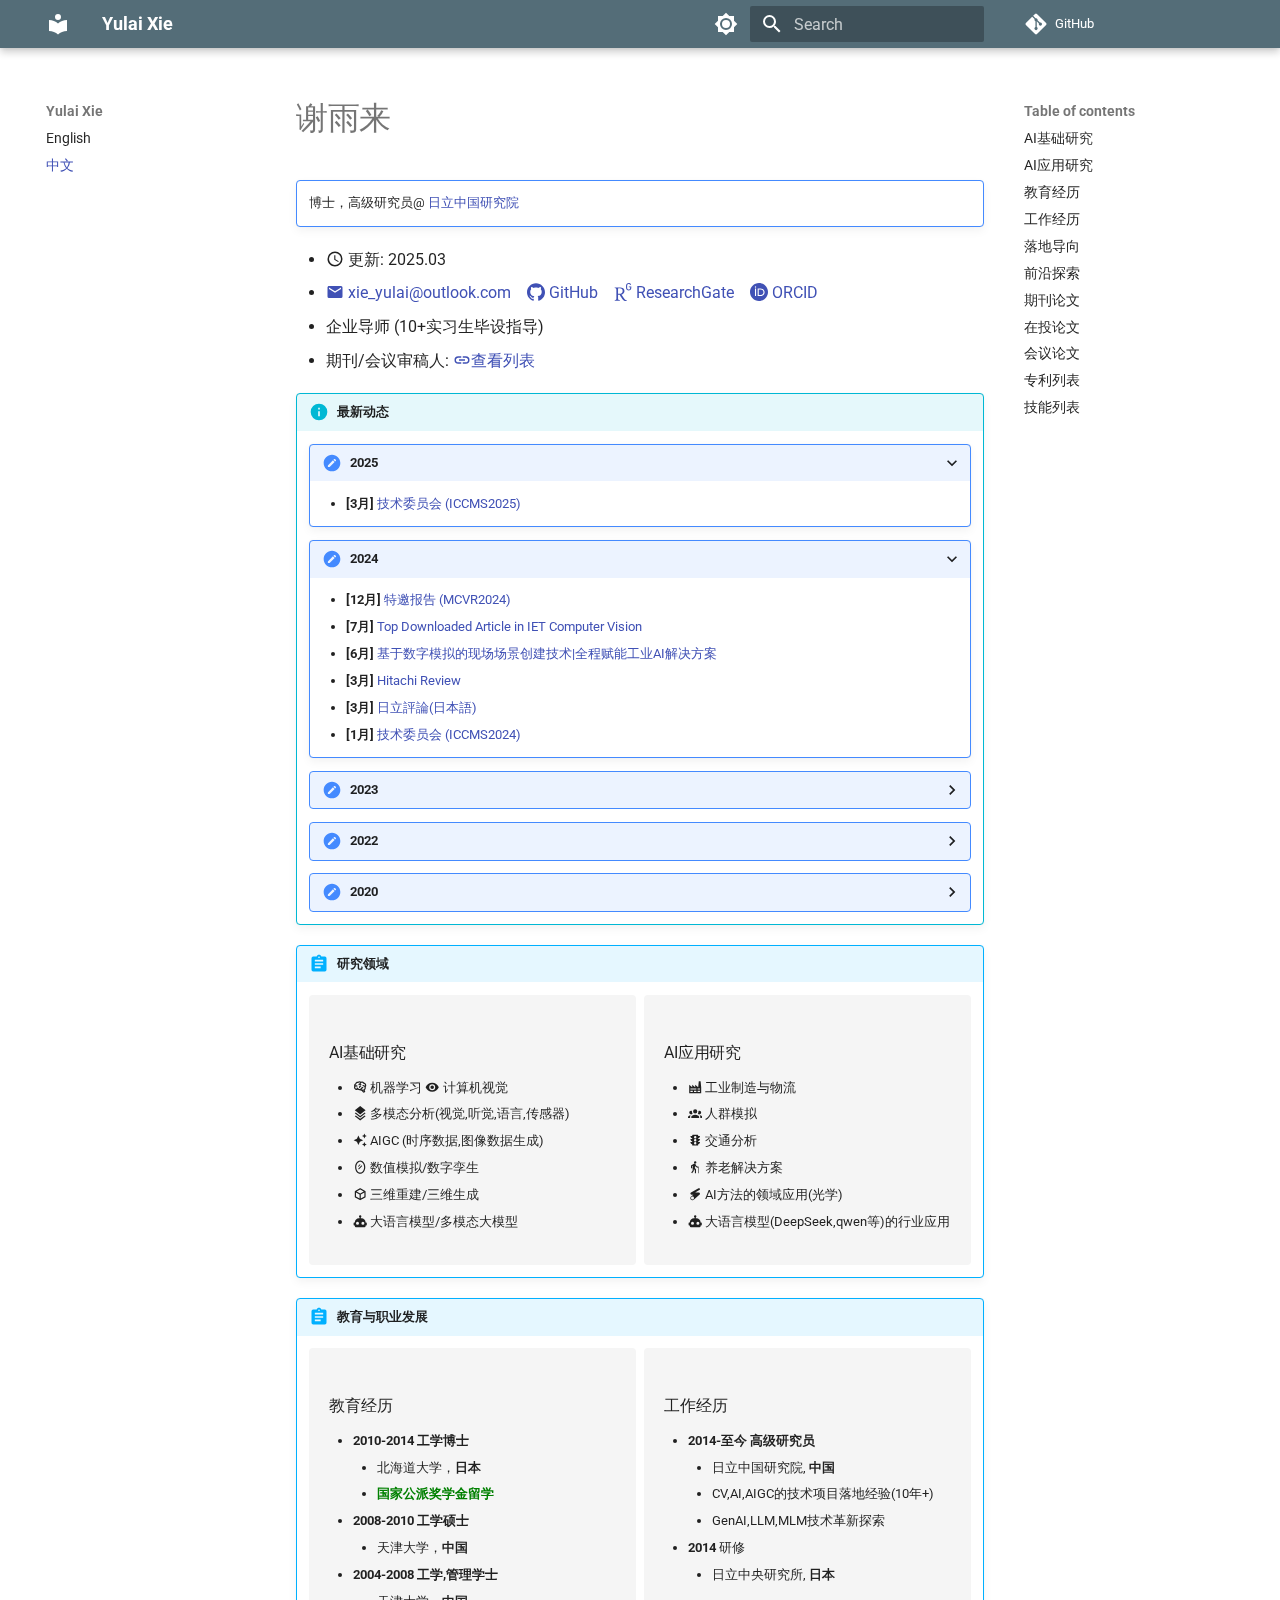
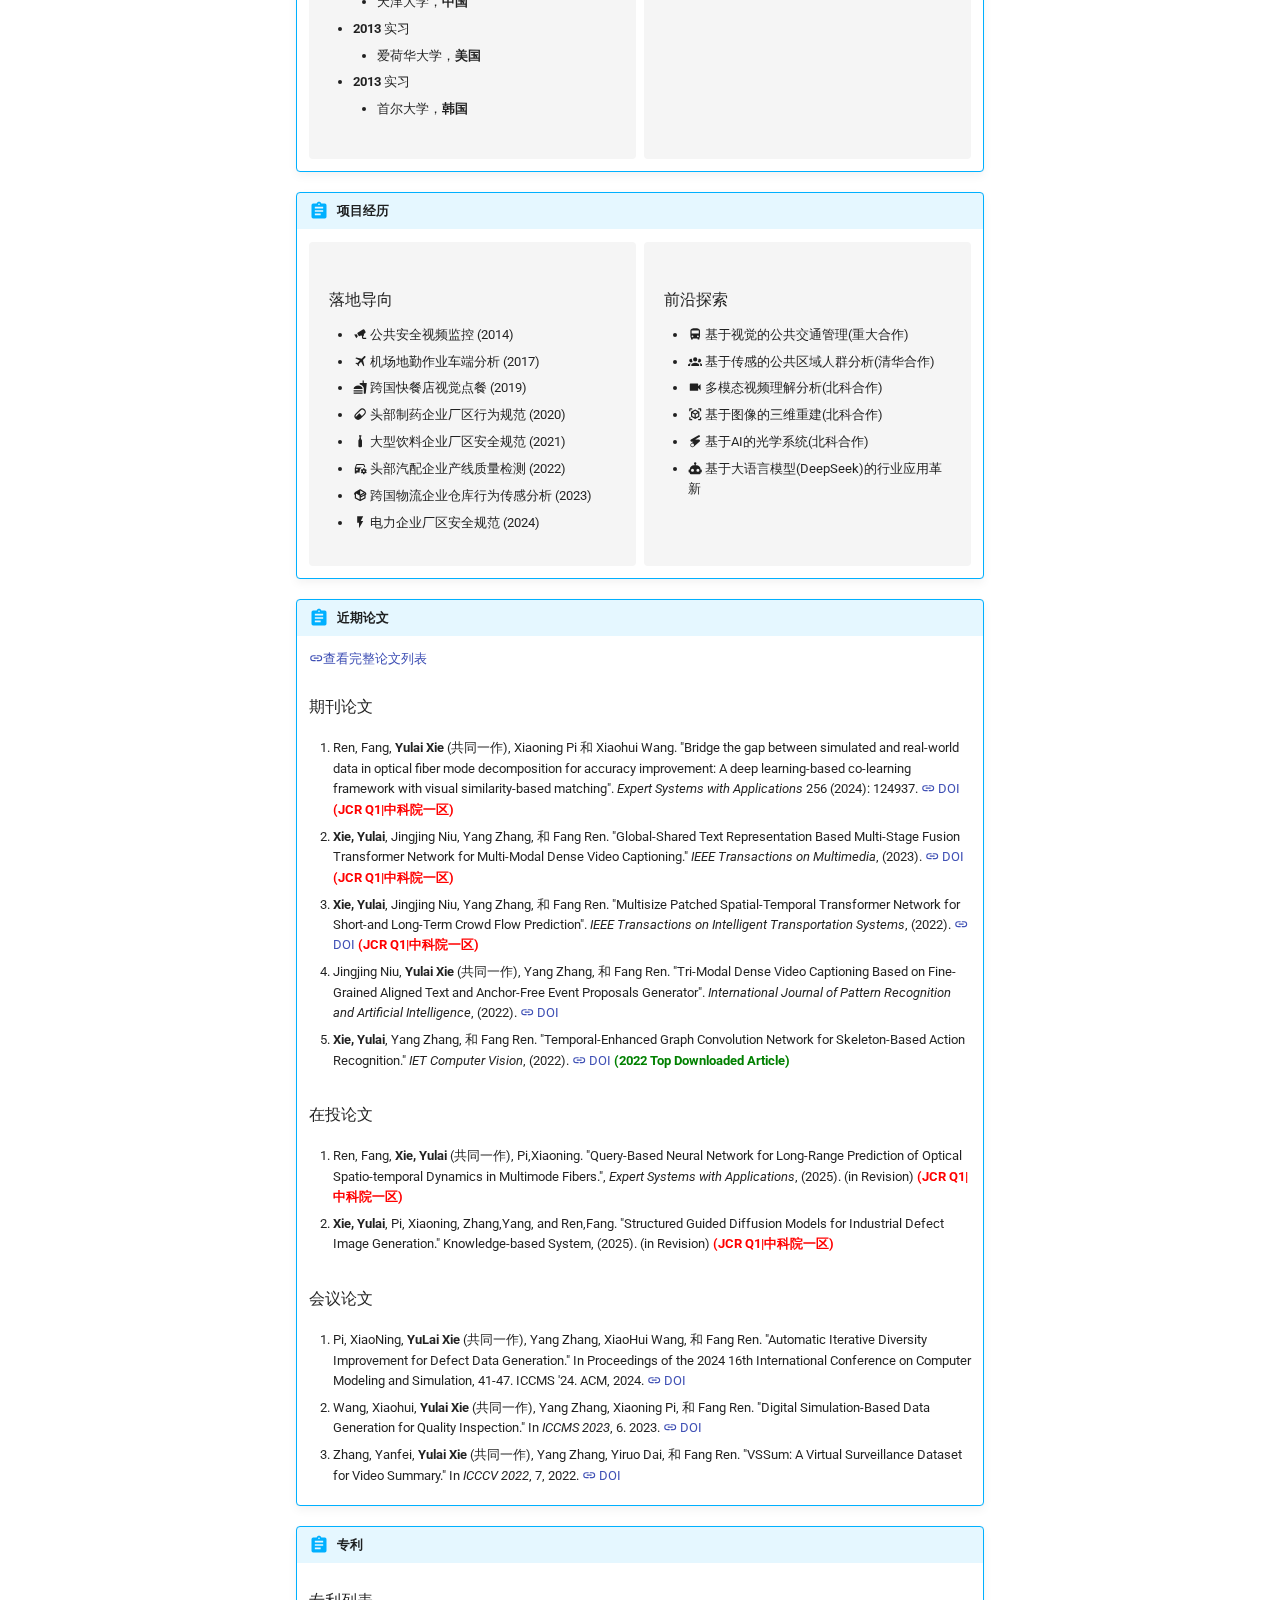
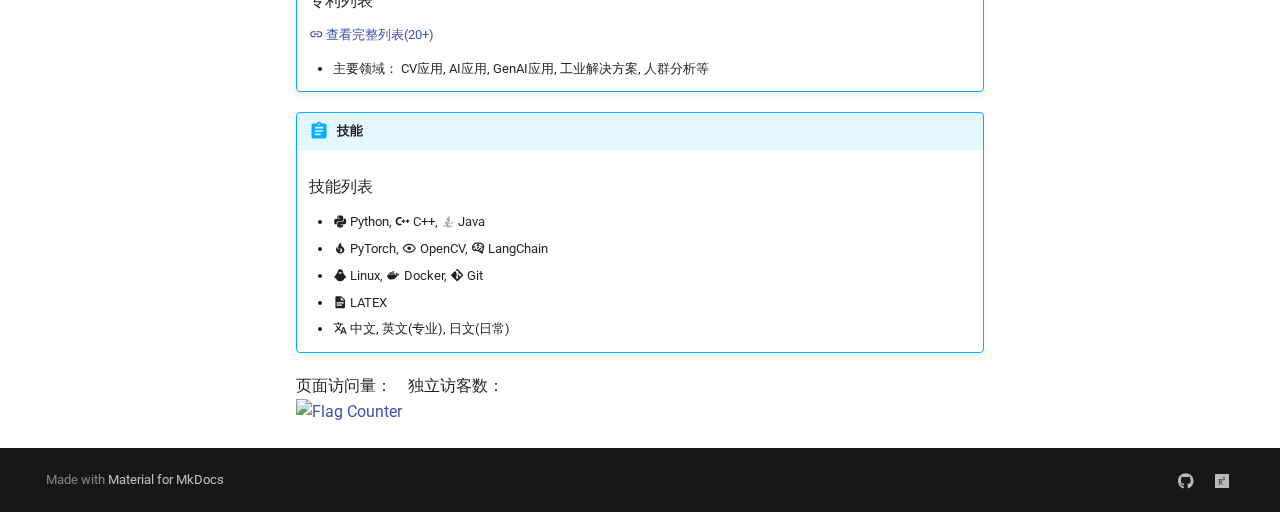
==== chinese/index.html @ e3be7464 "update" ====
<!doctype html>
<html lang="en" class="no-js">
  <head>
    
      <meta charset="utf-8">
      <meta name="viewport" content="width=device-width,initial-scale=1">
      
      
      
      
        <link rel="prev" href="..">
      
      
      
      <link rel="icon" href="../assets/images/favicon.png">
      <meta name="generator" content="mkdocs-1.6.1, mkdocs-material-9.6.7">
    
    
      
        <title>中文 - Yulai Xie</title>
      
    
    
      <link rel="stylesheet" href="../assets/stylesheets/main.8608ea7d.min.css">
      
        
        <link rel="stylesheet" href="../assets/stylesheets/palette.06af60db.min.css">
      
      


    
    
      
    
    
      
        
        
        <link rel="preconnect" href="https://fonts.gstatic.com" crossorigin>
        <link rel="stylesheet" href="https://fonts.googleapis.com/css?family=Roboto:300,300i,400,400i,700,700i%7CRoboto+Mono:400,400i,700,700i&display=fallback">
        <style>:root{--md-text-font:"Roboto";--md-code-font:"Roboto Mono"}</style>
      
    
    
      <link rel="stylesheet" href="../stylesheets/extra.css">
    
    <script>__md_scope=new URL("..",location),__md_hash=e=>[...e].reduce(((e,_)=>(e<<5)-e+_.charCodeAt(0)),0),__md_get=(e,_=localStorage,t=__md_scope)=>JSON.parse(_.getItem(t.pathname+"."+e)),__md_set=(e,_,t=localStorage,a=__md_scope)=>{try{t.setItem(a.pathname+"."+e,JSON.stringify(_))}catch(e){}}</script>
    
      
  


    
    
    
  </head>
  
  
    
    
      
    
    
    
    
    <body dir="ltr" data-md-color-scheme="slate" data-md-color-primary="blue-grey" data-md-color-accent="indigo">
  
    
    <input class="md-toggle" data-md-toggle="drawer" type="checkbox" id="__drawer" autocomplete="off">
    <input class="md-toggle" data-md-toggle="search" type="checkbox" id="__search" autocomplete="off">
    <label class="md-overlay" for="__drawer"></label>
    <div data-md-component="skip">
      
        
        <a href="#_1" class="md-skip">
          Skip to content
        </a>
      
    </div>
    <div data-md-component="announce">
      
    </div>
    
    
      

  

<header class="md-header md-header--shadow" data-md-component="header">
  <nav class="md-header__inner md-grid" aria-label="Header">
    <a href=".." title="Yulai Xie" class="md-header__button md-logo" aria-label="Yulai Xie" data-md-component="logo">
      
  
  <svg xmlns="http://www.w3.org/2000/svg" viewBox="0 0 24 24"><path d="M12 8a3 3 0 0 0 3-3 3 3 0 0 0-3-3 3 3 0 0 0-3 3 3 3 0 0 0 3 3m0 3.54C9.64 9.35 6.5 8 3 8v11c3.5 0 6.64 1.35 9 3.54 2.36-2.19 5.5-3.54 9-3.54V8c-3.5 0-6.64 1.35-9 3.54"/></svg>

    </a>
    <label class="md-header__button md-icon" for="__drawer">
      
      <svg xmlns="http://www.w3.org/2000/svg" viewBox="0 0 24 24"><path d="M3 6h18v2H3zm0 5h18v2H3zm0 5h18v2H3z"/></svg>
    </label>
    <div class="md-header__title" data-md-component="header-title">
      <div class="md-header__ellipsis">
        <div class="md-header__topic">
          <span class="md-ellipsis">
            Yulai Xie
          </span>
        </div>
        <div class="md-header__topic" data-md-component="header-topic">
          <span class="md-ellipsis">
            
              中文
            
          </span>
        </div>
      </div>
    </div>
    
      
        <form class="md-header__option" data-md-component="palette">
  
    
    
    
    <input class="md-option" data-md-color-media="(prefers-color-scheme: dark)" data-md-color-scheme="slate" data-md-color-primary="blue-grey" data-md-color-accent="indigo"  aria-label="Switch to light mode"  type="radio" name="__palette" id="__palette_0">
    
      <label class="md-header__button md-icon" title="Switch to light mode" for="__palette_1" hidden>
        <svg xmlns="http://www.w3.org/2000/svg" viewBox="0 0 24 24"><path d="M12 18c-.89 0-1.74-.2-2.5-.55C11.56 16.5 13 14.42 13 12s-1.44-4.5-3.5-5.45C10.26 6.2 11.11 6 12 6a6 6 0 0 1 6 6 6 6 0 0 1-6 6m8-9.31V4h-4.69L12 .69 8.69 4H4v4.69L.69 12 4 15.31V20h4.69L12 23.31 15.31 20H20v-4.69L23.31 12z"/></svg>
      </label>
    
  
    
    
    
    <input class="md-option" data-md-color-media="(prefers-color-scheme: light)" data-md-color-scheme="default" data-md-color-primary="blue-grey" data-md-color-accent="indigo"  aria-label="Switch to dark mode"  type="radio" name="__palette" id="__palette_1">
    
      <label class="md-header__button md-icon" title="Switch to dark mode" for="__palette_0" hidden>
        <svg xmlns="http://www.w3.org/2000/svg" viewBox="0 0 24 24"><path d="M12 8a4 4 0 0 0-4 4 4 4 0 0 0 4 4 4 4 0 0 0 4-4 4 4 0 0 0-4-4m0 10a6 6 0 0 1-6-6 6 6 0 0 1 6-6 6 6 0 0 1 6 6 6 6 0 0 1-6 6m8-9.31V4h-4.69L12 .69 8.69 4H4v4.69L.69 12 4 15.31V20h4.69L12 23.31 15.31 20H20v-4.69L23.31 12z"/></svg>
      </label>
    
  
</form>
      
    
    
      <script>var palette=__md_get("__palette");if(palette&&palette.color){if("(prefers-color-scheme)"===palette.color.media){var media=matchMedia("(prefers-color-scheme: light)"),input=document.querySelector(media.matches?"[data-md-color-media='(prefers-color-scheme: light)']":"[data-md-color-media='(prefers-color-scheme: dark)']");palette.color.media=input.getAttribute("data-md-color-media"),palette.color.scheme=input.getAttribute("data-md-color-scheme"),palette.color.primary=input.getAttribute("data-md-color-primary"),palette.color.accent=input.getAttribute("data-md-color-accent")}for(var[key,value]of Object.entries(palette.color))document.body.setAttribute("data-md-color-"+key,value)}</script>
    
    
    
      <label class="md-header__button md-icon" for="__search">
        
        <svg xmlns="http://www.w3.org/2000/svg" viewBox="0 0 24 24"><path d="M9.5 3A6.5 6.5 0 0 1 16 9.5c0 1.61-.59 3.09-1.56 4.23l.27.27h.79l5 5-1.5 1.5-5-5v-.79l-.27-.27A6.52 6.52 0 0 1 9.5 16 6.5 6.5 0 0 1 3 9.5 6.5 6.5 0 0 1 9.5 3m0 2C7 5 5 7 5 9.5S7 14 9.5 14 14 12 14 9.5 12 5 9.5 5"/></svg>
      </label>
      <div class="md-search" data-md-component="search" role="dialog">
  <label class="md-search__overlay" for="__search"></label>
  <div class="md-search__inner" role="search">
    <form class="md-search__form" name="search">
      <input type="text" class="md-search__input" name="query" aria-label="Search" placeholder="Search" autocapitalize="off" autocorrect="off" autocomplete="off" spellcheck="false" data-md-component="search-query" required>
      <label class="md-search__icon md-icon" for="__search">
        
        <svg xmlns="http://www.w3.org/2000/svg" viewBox="0 0 24 24"><path d="M9.5 3A6.5 6.5 0 0 1 16 9.5c0 1.61-.59 3.09-1.56 4.23l.27.27h.79l5 5-1.5 1.5-5-5v-.79l-.27-.27A6.52 6.52 0 0 1 9.5 16 6.5 6.5 0 0 1 3 9.5 6.5 6.5 0 0 1 9.5 3m0 2C7 5 5 7 5 9.5S7 14 9.5 14 14 12 14 9.5 12 5 9.5 5"/></svg>
        
        <svg xmlns="http://www.w3.org/2000/svg" viewBox="0 0 24 24"><path d="M20 11v2H8l5.5 5.5-1.42 1.42L4.16 12l7.92-7.92L13.5 5.5 8 11z"/></svg>
      </label>
      <nav class="md-search__options" aria-label="Search">
        
        <button type="reset" class="md-search__icon md-icon" title="Clear" aria-label="Clear" tabindex="-1">
          
          <svg xmlns="http://www.w3.org/2000/svg" viewBox="0 0 24 24"><path d="M19 6.41 17.59 5 12 10.59 6.41 5 5 6.41 10.59 12 5 17.59 6.41 19 12 13.41 17.59 19 19 17.59 13.41 12z"/></svg>
        </button>
      </nav>
      
        <div class="md-search__suggest" data-md-component="search-suggest"></div>
      
    </form>
    <div class="md-search__output">
      <div class="md-search__scrollwrap" tabindex="0" data-md-scrollfix>
        <div class="md-search-result" data-md-component="search-result">
          <div class="md-search-result__meta">
            Initializing search
          </div>
          <ol class="md-search-result__list" role="presentation"></ol>
        </div>
      </div>
    </div>
  </div>
</div>
    
    
      <div class="md-header__source">
        <a href="https://github.com/xieyulai" title="Go to repository" class="md-source" data-md-component="source">
  <div class="md-source__icon md-icon">
    
    <svg xmlns="http://www.w3.org/2000/svg" viewBox="0 0 448 512"><!--! Font Awesome Free 6.7.2 by @fontawesome - https://fontawesome.com License - https://fontawesome.com/license/free (Icons: CC BY 4.0, Fonts: SIL OFL 1.1, Code: MIT License) Copyright 2024 Fonticons, Inc.--><path d="M439.55 236.05 244 40.45a28.87 28.87 0 0 0-40.81 0l-40.66 40.63 51.52 51.52c27.06-9.14 52.68 16.77 43.39 43.68l49.66 49.66c34.23-11.8 61.18 31 35.47 56.69-26.49 26.49-70.21-2.87-56-37.34L240.22 199v121.85c25.3 12.54 22.26 41.85 9.08 55a34.34 34.34 0 0 1-48.55 0c-17.57-17.6-11.07-46.91 11.25-56v-123c-20.8-8.51-24.6-30.74-18.64-45L142.57 101 8.45 235.14a28.86 28.86 0 0 0 0 40.81l195.61 195.6a28.86 28.86 0 0 0 40.8 0l194.69-194.69a28.86 28.86 0 0 0 0-40.81"/></svg>
  </div>
  <div class="md-source__repository">
    GitHub
  </div>
</a>
      </div>
    
  </nav>
  
</header>
    
    <div class="md-container" data-md-component="container">
      
      
        
          
        
      
      <main class="md-main" data-md-component="main">
        <div class="md-main__inner md-grid">
          
            
              
              <div class="md-sidebar md-sidebar--primary" data-md-component="sidebar" data-md-type="navigation" >
                <div class="md-sidebar__scrollwrap">
                  <div class="md-sidebar__inner">
                    



<nav class="md-nav md-nav--primary" aria-label="Navigation" data-md-level="0">
  <label class="md-nav__title" for="__drawer">
    <a href=".." title="Yulai Xie" class="md-nav__button md-logo" aria-label="Yulai Xie" data-md-component="logo">
      
  
  <svg xmlns="http://www.w3.org/2000/svg" viewBox="0 0 24 24"><path d="M12 8a3 3 0 0 0 3-3 3 3 0 0 0-3-3 3 3 0 0 0-3 3 3 3 0 0 0 3 3m0 3.54C9.64 9.35 6.5 8 3 8v11c3.5 0 6.64 1.35 9 3.54 2.36-2.19 5.5-3.54 9-3.54V8c-3.5 0-6.64 1.35-9 3.54"/></svg>

    </a>
    Yulai Xie
  </label>
  
    <div class="md-nav__source">
      <a href="https://github.com/xieyulai" title="Go to repository" class="md-source" data-md-component="source">
  <div class="md-source__icon md-icon">
    
    <svg xmlns="http://www.w3.org/2000/svg" viewBox="0 0 448 512"><!--! Font Awesome Free 6.7.2 by @fontawesome - https://fontawesome.com License - https://fontawesome.com/license/free (Icons: CC BY 4.0, Fonts: SIL OFL 1.1, Code: MIT License) Copyright 2024 Fonticons, Inc.--><path d="M439.55 236.05 244 40.45a28.87 28.87 0 0 0-40.81 0l-40.66 40.63 51.52 51.52c27.06-9.14 52.68 16.77 43.39 43.68l49.66 49.66c34.23-11.8 61.18 31 35.47 56.69-26.49 26.49-70.21-2.87-56-37.34L240.22 199v121.85c25.3 12.54 22.26 41.85 9.08 55a34.34 34.34 0 0 1-48.55 0c-17.57-17.6-11.07-46.91 11.25-56v-123c-20.8-8.51-24.6-30.74-18.64-45L142.57 101 8.45 235.14a28.86 28.86 0 0 0 0 40.81l195.61 195.6a28.86 28.86 0 0 0 40.8 0l194.69-194.69a28.86 28.86 0 0 0 0-40.81"/></svg>
  </div>
  <div class="md-source__repository">
    GitHub
  </div>
</a>
    </div>
  
  <ul class="md-nav__list" data-md-scrollfix>
    
      
      
  
  
  
  
    <li class="md-nav__item">
      <a href=".." class="md-nav__link">
        
  
  <span class="md-ellipsis">
    English
    
  </span>
  

      </a>
    </li>
  

    
      
      
  
  
    
  
  
  
    <li class="md-nav__item md-nav__item--active">
      
      <input class="md-nav__toggle md-toggle" type="checkbox" id="__toc">
      
      
        
      
      
        <label class="md-nav__link md-nav__link--active" for="__toc">
          
  
  <span class="md-ellipsis">
    中文
    
  </span>
  

          <span class="md-nav__icon md-icon"></span>
        </label>
      
      <a href="./" class="md-nav__link md-nav__link--active">
        
  
  <span class="md-ellipsis">
    中文
    
  </span>
  

      </a>
      
        

<nav class="md-nav md-nav--secondary" aria-label="Table of contents">
  
  
  
    
  
  
    <label class="md-nav__title" for="__toc">
      <span class="md-nav__icon md-icon"></span>
      Table of contents
    </label>
    <ul class="md-nav__list" data-md-component="toc" data-md-scrollfix>
      
        <li class="md-nav__item">
  <a href="#ai" class="md-nav__link">
    <span class="md-ellipsis">
      AI基础研究
    </span>
  </a>
  
</li>
      
        <li class="md-nav__item">
  <a href="#ai_1" class="md-nav__link">
    <span class="md-ellipsis">
      AI应用研究
    </span>
  </a>
  
</li>
      
        <li class="md-nav__item">
  <a href="#_2" class="md-nav__link">
    <span class="md-ellipsis">
      教育经历
    </span>
  </a>
  
</li>
      
        <li class="md-nav__item">
  <a href="#_3" class="md-nav__link">
    <span class="md-ellipsis">
      工作经历
    </span>
  </a>
  
</li>
      
        <li class="md-nav__item">
  <a href="#_4" class="md-nav__link">
    <span class="md-ellipsis">
      落地导向
    </span>
  </a>
  
</li>
      
        <li class="md-nav__item">
  <a href="#_5" class="md-nav__link">
    <span class="md-ellipsis">
      前沿探索
    </span>
  </a>
  
</li>
      
        <li class="md-nav__item">
  <a href="#_6" class="md-nav__link">
    <span class="md-ellipsis">
      期刊论文
    </span>
  </a>
  
</li>
      
        <li class="md-nav__item">
  <a href="#_7" class="md-nav__link">
    <span class="md-ellipsis">
      在投论文
    </span>
  </a>
  
</li>
      
        <li class="md-nav__item">
  <a href="#_8" class="md-nav__link">
    <span class="md-ellipsis">
      会议论文
    </span>
  </a>
  
</li>
      
        <li class="md-nav__item">
  <a href="#_9" class="md-nav__link">
    <span class="md-ellipsis">
      专利列表
    </span>
  </a>
  
</li>
      
        <li class="md-nav__item">
  <a href="#_10" class="md-nav__link">
    <span class="md-ellipsis">
      技能列表
    </span>
  </a>
  
</li>
      
    </ul>
  
</nav>
      
    </li>
  

    
  </ul>
</nav>
                  </div>
                </div>
              </div>
            
            
              
              <div class="md-sidebar md-sidebar--secondary" data-md-component="sidebar" data-md-type="toc" >
                <div class="md-sidebar__scrollwrap">
                  <div class="md-sidebar__inner">
                    

<nav class="md-nav md-nav--secondary" aria-label="Table of contents">
  
  
  
    
  
  
    <label class="md-nav__title" for="__toc">
      <span class="md-nav__icon md-icon"></span>
      Table of contents
    </label>
    <ul class="md-nav__list" data-md-component="toc" data-md-scrollfix>
      
        <li class="md-nav__item">
  <a href="#ai" class="md-nav__link">
    <span class="md-ellipsis">
      AI基础研究
    </span>
  </a>
  
</li>
      
        <li class="md-nav__item">
  <a href="#ai_1" class="md-nav__link">
    <span class="md-ellipsis">
      AI应用研究
    </span>
  </a>
  
</li>
      
        <li class="md-nav__item">
  <a href="#_2" class="md-nav__link">
    <span class="md-ellipsis">
      教育经历
    </span>
  </a>
  
</li>
      
        <li class="md-nav__item">
  <a href="#_3" class="md-nav__link">
    <span class="md-ellipsis">
      工作经历
    </span>
  </a>
  
</li>
      
        <li class="md-nav__item">
  <a href="#_4" class="md-nav__link">
    <span class="md-ellipsis">
      落地导向
    </span>
  </a>
  
</li>
      
        <li class="md-nav__item">
  <a href="#_5" class="md-nav__link">
    <span class="md-ellipsis">
      前沿探索
    </span>
  </a>
  
</li>
      
        <li class="md-nav__item">
  <a href="#_6" class="md-nav__link">
    <span class="md-ellipsis">
      期刊论文
    </span>
  </a>
  
</li>
      
        <li class="md-nav__item">
  <a href="#_7" class="md-nav__link">
    <span class="md-ellipsis">
      在投论文
    </span>
  </a>
  
</li>
      
        <li class="md-nav__item">
  <a href="#_8" class="md-nav__link">
    <span class="md-ellipsis">
      会议论文
    </span>
  </a>
  
</li>
      
        <li class="md-nav__item">
  <a href="#_9" class="md-nav__link">
    <span class="md-ellipsis">
      专利列表
    </span>
  </a>
  
</li>
      
        <li class="md-nav__item">
  <a href="#_10" class="md-nav__link">
    <span class="md-ellipsis">
      技能列表
    </span>
  </a>
  
</li>
      
    </ul>
  
</nav>
                  </div>
                </div>
              </div>
            
          
          
            <div class="md-content" data-md-component="content">
              <article class="md-content__inner md-typeset">
                
                  


  
  


<h1 id="_1">谢雨来</h1>
<div class="admonition note">
<p>博士，高级研究员@ <a href="https://www.hitachi.com.cn/hcrd/about/china/index.html">日立中国研究院</a></p>
</div>
<ul>
<li><span class="twemoji"><svg xmlns="http://www.w3.org/2000/svg" viewBox="0 0 24 24"><path d="M12 20a8 8 0 0 0 8-8 8 8 0 0 0-8-8 8 8 0 0 0-8 8 8 8 0 0 0 8 8m0-18a10 10 0 0 1 10 10 10 10 0 0 1-10 10C6.47 22 2 17.5 2 12A10 10 0 0 1 12 2m.5 5v5.25l4.5 2.67-.75 1.23L11 13V7z"/></svg></span> 更新: 2025.03</li>
<li><a href="mailto:xie_yulai@outlook.com"><span class="twemoji"><svg xmlns="http://www.w3.org/2000/svg" viewBox="0 0 24 24"><path d="m20 8-8 5-8-5V6l8 5 8-5m0-2H4c-1.11 0-2 .89-2 2v12a2 2 0 0 0 2 2h16a2 2 0 0 0 2-2V6a2 2 0 0 0-2-2"/></svg></span> xie_yulai@outlook.com</a> &nbsp;&nbsp; <a href="https://github.com/xieyulai"><span class="twemoji"><svg xmlns="http://www.w3.org/2000/svg" viewBox="0 0 24 24"><path d="M12 .297c-6.63 0-12 5.373-12 12 0 5.303 3.438 9.8 8.205 11.385.6.113.82-.258.82-.577 0-.285-.01-1.04-.015-2.04-3.338.724-4.042-1.61-4.042-1.61C4.422 18.07 3.633 17.7 3.633 17.7c-1.087-.744.084-.729.084-.729 1.205.084 1.838 1.236 1.838 1.236 1.07 1.835 2.809 1.305 3.495.998.108-.776.417-1.305.76-1.605-2.665-.3-5.466-1.332-5.466-5.93 0-1.31.465-2.38 1.235-3.22-.135-.303-.54-1.523.105-3.176 0 0 1.005-.322 3.3 1.23.96-.267 1.98-.399 3-.405 1.02.006 2.04.138 3 .405 2.28-1.552 3.285-1.23 3.285-1.23.645 1.653.24 2.873.12 3.176.765.84 1.23 1.91 1.23 3.22 0 4.61-2.805 5.625-5.475 5.92.42.36.81 1.096.81 2.22 0 1.606-.015 2.896-.015 3.286 0 .315.21.69.825.57C20.565 22.092 24 17.592 24 12.297c0-6.627-5.373-12-12-12"/></svg></span> GitHub</a> &nbsp;&nbsp; <a href="https://www.researchgate.net/profile/Yulai-Xie-2"><span class="twemoji"><svg xmlns="http://www.w3.org/2000/svg" viewBox="0 0 24 24"><path d="M19.586 0q-1.226.001-2.073.565-.846.565-1.213 1.68a3 3 0 0 0-.112.437 8 8 0 0 0-.078.53 9 9 0 0 0-.05.727q-.014.423-.013 1.016a31.121 31.123 0 0 0 .014 1.017 9 9 0 0 0 .05.727 8 8 0 0 0 .077.53h-.005a3 3 0 0 0 .113.438q.368 1.114 1.214 1.68.847.564 2.075.564c.8 0 1.536-.213 2.105-.603.57-.39.94-.916 1.175-1.65.076-.235.135-.558.177-.93a11 11 0 0 0 .043-1.207v-.82q0-.142-.14-.142h-3.064q-.14 0-.14.141v.956q0 .14.14.14h1.666q.084.001.084.086c0 .36 0 .62-.036.865-.038.244-.1.447-.147.606-.108.385-.348.664-.638.876s-.738.35-1.227.35c-.545 0-.901-.15-1.21-.353-.306-.203-.517-.454-.67-.915a3.1 3.1 0 0 1-.147-.762 17.366 17.367 0 0 1-.034-.656q-.015-.39-.014-.939a26.401 26.403 0 0 1 .014-.938 16 16 0 0 1 .035-.656 3.2 3.2 0 0 1 .148-.76 1.9 1.9 0 0 1 .742-1.01c.344-.244.593-.352 1.137-.352.508 0 .815.096 1.144.303.33.207.528.492.764.925q.069.141.198.07l1.044-.43q.113-.072.042-.199a3.6 3.6 0 0 0-.466-.742 3 3 0 0 0-.679-.607 3.3 3.3 0 0 0-.903-.41A4 4 0 0 0 19.586 0M8.217 5.836c-1.69 0-3.036.086-4.297.086-1.146 0-2.291 0-3.007-.029v.831l1.088.2c.744.144 1.174.488 1.174 2.264v11.288c0 1.777-.43 2.12-1.174 2.263l-1.088.2v.832c.773-.029 2.12-.086 3.465-.086 1.29 0 2.951.057 3.667.086v-.831l-1.49-.2c-.773-.115-1.174-.487-1.174-2.264v-4.784c.688.057 1.29.057 2.206.057 1.748 3.123 3.41 5.472 4.355 6.56.86 1.032 2.177 1.691 3.839 1.691.487 0 1.003-.086 1.318-.23v-.744c-1.031 0-2.063-.716-2.808-1.518-1.26-1.376-2.95-3.582-4.355-6.074 2.32-.545 4.04-2.722 4.04-4.9 0-3.208-2.492-4.698-5.758-4.698zm-.515 1.29c2.406 0 3.839 1.26 3.839 3.552 0 2.263-1.547 3.782-4.097 3.782-.974 0-1.404-.03-2.063-.086v-7.19c.66-.059 1.547-.059 2.32-.059z"/></svg></span> ResearchGate</a> &nbsp;&nbsp; <a href="https://orcid.org/0000-0003-0764-6579"><span class="twemoji"><svg xmlns="http://www.w3.org/2000/svg" viewBox="0 0 24 24"><path d="M12 0C5.372 0 0 5.372 0 12s5.372 12 12 12 12-5.372 12-12S18.628 0 12 0M7.369 4.378c.525 0 .947.431.947.947s-.422.947-.947.947a.95.95 0 0 1-.947-.947c0-.525.422-.947.947-.947m-.722 3.038h1.444v10.041H6.647zm3.562 0h3.9c3.712 0 5.344 2.653 5.344 5.025 0 2.578-2.016 5.025-5.325 5.025h-3.919zm1.444 1.303v7.444h2.297c3.272 0 4.022-2.484 4.022-3.722 0-2.016-1.284-3.722-4.097-3.722z"/></svg></span> ORCID</a></li>
<li>企业导师 (10+实习生毕设指导)</li>
<li>期刊/会议审稿人: <a href="../reviewer/"><span class="twemoji"><svg xmlns="http://www.w3.org/2000/svg" viewBox="0 0 24 24"><path d="M3.9 12c0-1.71 1.39-3.1 3.1-3.1h4V7H7a5 5 0 0 0-5 5 5 5 0 0 0 5 5h4v-1.9H7c-1.71 0-3.1-1.39-3.1-3.1M8 13h8v-2H8zm9-6h-4v1.9h4c1.71 0 3.1 1.39 3.1 3.1s-1.39 3.1-3.1 3.1h-4V17h4a5 5 0 0 0 5-5 5 5 0 0 0-5-5"/></svg></span>查看列表</a></li>
</ul>
<div class="admonition info">
<p class="admonition-title">最新动态</p>
<details open="open">
<summary>2025</summary>
<ul>
<li><strong>[3月]</strong> <a href="https://www.iccms.org/committee.html">技术委员会 (ICCMS2025)</a></li>
</ul>
</details>
<details open="open">
<summary>2024</summary>
<ul>
<li><strong>[12月]</strong> <a href="https://www.mcvr.org/is.html">特邀报告 (MCVR2024)</a></li>
<li><strong>[7月]</strong> <a href="https://ietresearch.onlinelibrary.wiley.com/doi/full/10.1049/cvi2.12086">Top Downloaded Article in IET Computer Vision</a></li>
<li><strong>[6月]</strong> <a href="https://mp.weixin.qq.com/s?__biz=MzkxNzc1MzE0Mw==&amp;mid=2247490778&amp;idx=1&amp;sn=7ef570e479e0ff5e2353559f3e629fb8&amp;source=41#wechat_redirect">基于数字模拟的现场场景创建技术|全程赋能工业AI解决方案</a></li>
<li><strong>[3月]</strong> <a href="https://www.hitachihyoron.com/rev/papers/2024/02/03/index.html">Hitachi Review</a></li>
<li><strong>[3月]</strong> <a href="https://www.hitachihyoron.com/jp/papers/2024/03/03/index.html">日立評論(日本語)</a></li>
<li><strong>[1月]</strong> <a href="https://www.iccms.org/committee.html">技术委员会 (ICCMS2024)</a></li>
</ul>
</details>
<details>
<summary>2023</summary>
<ul>
<li><strong>[11月]</strong> <a href="https://mp.weixin.qq.com/s/AxxS6kgeQ714kMasYHgIWw">科技赋能产业创新、共筑健康美好未来</a></li>
<li><strong>[7月]</strong> <a href="https://mp.weixin.qq.com/s/fRVCyU3sFxLiyp3jr2jukQ">AI守护生命 智慧与安全同行</a></li>
<li><strong>[1月]</strong> <a href="https://www.iccms.org/2023.html">会议主席 (ICCSM2023)</a></li>
</ul>
</details>
<details>
<summary>2022</summary>
<ul>
<li><strong>[8月]</strong> <a href="https://www.hitachi.com.cn/hcrd/news/topics/2022/0822.html">日立中国研究院受邀演讲</a></li>
<li><strong>[7月]</strong> <a href="https://icccv.org/2022.html">特邀报告 (ICCCV2022)</a></li>
</ul>
</details>
<details>
<summary>2020</summary>
<ul>
<li><strong>[6月]</strong> <a href="https://www.hitachi.com.cn/hcrd/sc/aiblog/018/index.html">日立AI博客：自动客流估计</a></li>
</ul>
</details>
</div>
<div class="admonition abstract">
<p class="admonition-title">研究领域</p>
<p><div class="grid" markdown>
<div class="column" markdown></p>
<h3 id="ai">AI基础研究</h3>
<ul>
<li><span class="twemoji"><svg xmlns="http://www.w3.org/2000/svg" viewBox="0 0 24 24"><path d="M21.33 12.91c.09 1.55-.62 3.04-1.89 3.95l.77 1.49c.23.45.26.98.06 1.45-.19.47-.58.84-1.06 1l-.79.25a1.687 1.687 0 0 1-1.86-.55L14.44 18c-.89-.15-1.73-.53-2.44-1.1-.5.15-1 .23-1.5.23-.88 0-1.76-.27-2.5-.79-.53.16-1.07.23-1.62.22-.79.01-1.57-.15-2.3-.45a4.1 4.1 0 0 1-2.43-3.61c-.08-.72.04-1.45.35-2.11-.29-.75-.32-1.57-.07-2.33C2.3 7.11 3 6.32 3.87 5.82c.58-1.69 2.21-2.82 4-2.7 1.6-1.5 4.05-1.66 5.83-.37.42-.11.86-.17 1.3-.17 1.36-.03 2.65.57 3.5 1.64 2.04.53 3.5 2.35 3.58 4.47.05 1.11-.25 2.2-.86 3.13.07.36.11.72.11 1.09m-5-1.41c.57.07 1.02.5 1.02 1.07a1 1 0 0 1-1 1h-.63c-.32.9-.88 1.69-1.62 2.29.25.09.51.14.77.21 5.13-.07 4.53-3.2 4.53-3.25a2.59 2.59 0 0 0-2.69-2.49 1 1 0 0 1-1-1 1 1 0 0 1 1-1c1.23.03 2.41.49 3.33 1.3.05-.29.08-.59.08-.89-.06-1.24-.62-2.32-2.87-2.53-1.25-2.96-4.4-1.32-4.4-.4-.03.23.21.72.25.75a1 1 0 0 1 1 1c0 .55-.45 1-1 1-.53-.02-1.03-.22-1.43-.56-.48.31-1.03.5-1.6.56-.57.05-1.04-.35-1.07-.9a.97.97 0 0 1 .88-1.1c.16-.02.94-.14.94-.77 0-.66.25-1.29.68-1.79-.92-.25-1.91.08-2.91 1.29C6.75 5 6 5.25 5.45 7.2 4.5 7.67 4 8 3.78 9c1.08-.22 2.19-.13 3.22.25.5.19.78.75.59 1.29-.19.52-.77.78-1.29.59-.73-.32-1.55-.34-2.3-.06-.32.27-.32.83-.32 1.27 0 .74.37 1.43 1 1.83.53.27 1.12.41 1.71.4q-.225-.39-.39-.81a1.038 1.038 0 0 1 1.96-.68c.4 1.14 1.42 1.92 2.62 2.05 1.37-.07 2.59-.88 3.19-2.13.23-1.38 1.34-1.5 2.56-1.5m2 7.47-.62-1.3-.71.16 1 1.25zm-4.65-8.61a1 1 0 0 0-.91-1.03c-.71-.04-1.4.2-1.93.67-.57.58-.87 1.38-.84 2.19a1 1 0 0 0 1 1c.57 0 1-.45 1-1 0-.27.07-.54.23-.76.12-.1.27-.15.43-.15.55.03 1.02-.38 1.02-.92"/></svg></span> 机器学习  <span class="twemoji"><svg xmlns="http://www.w3.org/2000/svg" viewBox="0 0 24 24"><path d="M12 9a3 3 0 0 0-3 3 3 3 0 0 0 3 3 3 3 0 0 0 3-3 3 3 0 0 0-3-3m0 8a5 5 0 0 1-5-5 5 5 0 0 1 5-5 5 5 0 0 1 5 5 5 5 0 0 1-5 5m0-12.5C7 4.5 2.73 7.61 1 12c1.73 4.39 6 7.5 11 7.5s9.27-3.11 11-7.5c-1.73-4.39-6-7.5-11-7.5"/></svg></span> 计算机视觉</li>
<li><span class="twemoji"><svg xmlns="http://www.w3.org/2000/svg" viewBox="0 0 24 24"><path d="M12 0 3 7l1.63 1.27L12 14l7.36-5.73L21 7zm7.37 10.73L12 16.47l-7.38-5.73L3 12l9 7 9-7zm0 5L12 21.47l-7.38-5.73L3 17l9 7 9-7z"/></svg></span> 多模态分析(视觉,听觉,语言,传感器)</li>
<li><span class="twemoji"><svg xmlns="http://www.w3.org/2000/svg" viewBox="0 0 24 24"><path d="m19 1-1.26 2.75L15 5l2.74 1.26L19 9l1.25-2.74L23 5l-2.75-1.25M9 4 6.5 9.5 1 12l5.5 2.5L9 20l2.5-5.5L17 12l-5.5-2.5M19 15l-1.26 2.74L15 19l2.74 1.25L19 23l1.25-2.75L23 19l-2.75-1.26"/></svg></span> AIGC (时序数据,图像数据生成)</li>
<li><span class="twemoji"><svg xmlns="http://www.w3.org/2000/svg" viewBox="0 0 24 24"><path d="M12 1c4.69 0 8.5 4.93 8.5 11 0 6.08-3.81 11-8.5 11s-8.5-4.92-8.5-11C3.5 5.93 7.31 1 12 1m0 2c-3.59 0-6.5 4.03-6.5 9s2.91 9 6.5 9 6.5-4.03 6.5-9-2.91-9-6.5-9m-3.71 7.28 3.24-3.25 1.06 1.06-3.24 3.25zm.41 4.33 5.66-5.66L15.42 10l-5.66 5.67z"/></svg></span> 数值模拟/数字孪生 </li>
<li><span class="twemoji"><svg xmlns="http://www.w3.org/2000/svg" viewBox="0 0 24 24"><path d="M21 16.5c0 .38-.21.71-.53.88l-7.9 4.44c-.16.12-.36.18-.57.18s-.41-.06-.57-.18l-7.9-4.44A.99.99 0 0 1 3 16.5v-9c0-.38.21-.71.53-.88l7.9-4.44c.16-.12.36-.18.57-.18s.41.06.57.18l7.9 4.44c.32.17.53.5.53.88zM12 4.15 6.04 7.5 12 10.85l5.96-3.35zM5 15.91l6 3.38v-6.71L5 9.21zm14 0v-6.7l-6 3.37v6.71z"/></svg></span> 三维重建/三维生成</li>
<li><span class="twemoji"><svg xmlns="http://www.w3.org/2000/svg" viewBox="0 0 24 24"><path d="M12 2a2 2 0 0 1 2 2c0 .74-.4 1.39-1 1.73V7h1a7 7 0 0 1 7 7h1a1 1 0 0 1 1 1v3a1 1 0 0 1-1 1h-1v1a2 2 0 0 1-2 2H5a2 2 0 0 1-2-2v-1H2a1 1 0 0 1-1-1v-3a1 1 0 0 1 1-1h1a7 7 0 0 1 7-7h1V5.73c-.6-.34-1-.99-1-1.73a2 2 0 0 1 2-2M7.5 13A2.5 2.5 0 0 0 5 15.5 2.5 2.5 0 0 0 7.5 18a2.5 2.5 0 0 0 2.5-2.5A2.5 2.5 0 0 0 7.5 13m9 0a2.5 2.5 0 0 0-2.5 2.5 2.5 2.5 0 0 0 2.5 2.5 2.5 2.5 0 0 0 2.5-2.5 2.5 2.5 0 0 0-2.5-2.5"/></svg></span> 大语言模型/多模态大模型
</div>
<div class="column" markdown></li>
</ul>
<h3 id="ai_1">AI应用研究</h3>
<ul>
<li><span class="twemoji"><svg xmlns="http://www.w3.org/2000/svg" viewBox="0 0 24 24"><path d="M4 18v2h4v-2zm0-4v2h10v-2zm6 4v2h4v-2zm6-4v2h4v-2zm0 4v2h4v-2zM2 22V8l5 4V8l5 4V8l5 4 1-10h3l1 10v10z"/></svg></span> 工业制造与物流</li>
<li><span class="twemoji"><svg xmlns="http://www.w3.org/2000/svg" viewBox="0 0 24 24"><path d="M12 5.5A3.5 3.5 0 0 1 15.5 9a3.5 3.5 0 0 1-3.5 3.5A3.5 3.5 0 0 1 8.5 9 3.5 3.5 0 0 1 12 5.5M5 8c.56 0 1.08.15 1.53.42-.15 1.43.27 2.85 1.13 3.96C7.16 13.34 6.16 14 5 14a3 3 0 0 1-3-3 3 3 0 0 1 3-3m14 0a3 3 0 0 1 3 3 3 3 0 0 1-3 3c-1.16 0-2.16-.66-2.66-1.62a5.54 5.54 0 0 0 1.13-3.96c.45-.27.97-.42 1.53-.42M5.5 18.25c0-2.07 2.91-3.75 6.5-3.75s6.5 1.68 6.5 3.75V20h-13zM0 20v-1.5c0-1.39 1.89-2.56 4.45-2.9-.59.68-.95 1.62-.95 2.65V20zm24 0h-3.5v-1.75c0-1.03-.36-1.97-.95-2.65 2.56.34 4.45 1.51 4.45 2.9z"/></svg></span> 人群模拟</li>
<li><span class="twemoji"><svg xmlns="http://www.w3.org/2000/svg" viewBox="0 0 24 24"><path d="M12 9a2 2 0 0 1-2-2 2 2 0 0 1 2-2c1.11 0 2 .89 2 2a2 2 0 0 1-2 2m0 5a2 2 0 0 1-2-2 2 2 0 0 1 2-2c1.11 0 2 .89 2 2a2 2 0 0 1-2 2m0 5a2 2 0 0 1-2-2 2 2 0 0 1 2-2c1.11 0 2 .89 2 2a2 2 0 0 1-2 2m8-9h-3V8.86c1.72-.45 3-2 3-3.86h-3V4a1 1 0 0 0-1-1H8a1 1 0 0 0-1 1v1H4c0 1.86 1.28 3.41 3 3.86V10H4c0 1.86 1.28 3.41 3 3.86V15H4c0 1.86 1.28 3.41 3 3.86V20a1 1 0 0 0 1 1h8a1 1 0 0 0 1-1v-1.14c1.72-.45 3-2 3-3.86h-3v-1.14c1.72-.45 3-2 3-3.86"/></svg></span> 交通分析</li>
<li><span class="twemoji"><svg xmlns="http://www.w3.org/2000/svg" viewBox="0 0 24 24"><path d="M18 12.24V22h-.94v-9.76c0-.15-.06-.24-.13-.35a.42.42 0 0 0-.31-.13.46.46 0 0 0-.35.13c-.09.11-.13.21-.13.35v.92h-.91v-.66c-.7-.17-1.33-.46-1.88-.87s-1.01-.89-1.39-1.44l-.35 1.2c-.11.42-.11.85-.11 1.29v.65l1.85 2.61V22H11.5v-4.66L9.82 15l-.17 3.25L6.86 22l-1.48-1.13 2.39-3.23v-4.96c0-.53.05-1.05.14-1.57l.34-1.57-1.39.78v3.31H5v-4.4l5-2.83c.29-.14.59-.22.91-.22s.63.09.92.26c.32.18.56.44.74.79l.74 1.57c.29.58.73 1.07 1.33 1.46.59.39 1.25.59 1.98.59.38 0 .7.15.98.39.28.26.4.59.4 1M12 2a2 2 0 0 1 2 2c0 1.11-.89 2-2 2a2 2 0 1 1 0-4"/></svg></span> 养老解决方案</li>
<li><span class="twemoji"><svg xmlns="http://www.w3.org/2000/svg" viewBox="0 0 24 24"><path d="m9 13-4 3c-1 .88-1.14 2.12-1 3 .13 1 .91 2.22 2 2.68 1.57.67 3.09.22 4.04-.76L19 13c1.86-1.38 1-4-1-4h-6l7.46-4.39c.44-.32.62-.79.6-1.24C20 2.67 19.46 2 18.6 2h-.06c-.35 0-.68.11-.98.29L5 9c-.81.46-1.06 1.24-1 2 .05 1.03.74 2 2 2m-1 5.5a2.5 2.5 0 0 1 5 0 2.5 2.5 0 0 1-5 0"/></svg></span> AI方法的领域应用(光学)</li>
<li><span class="twemoji"><svg xmlns="http://www.w3.org/2000/svg" viewBox="0 0 24 24"><path d="M12 2a2 2 0 0 1 2 2c0 .74-.4 1.39-1 1.73V7h1a7 7 0 0 1 7 7h1a1 1 0 0 1 1 1v3a1 1 0 0 1-1 1h-1v1a2 2 0 0 1-2 2H5a2 2 0 0 1-2-2v-1H2a1 1 0 0 1-1-1v-3a1 1 0 0 1 1-1h1a7 7 0 0 1 7-7h1V5.73c-.6-.34-1-.99-1-1.73a2 2 0 0 1 2-2M7.5 13A2.5 2.5 0 0 0 5 15.5 2.5 2.5 0 0 0 7.5 18a2.5 2.5 0 0 0 2.5-2.5A2.5 2.5 0 0 0 7.5 13m9 0a2.5 2.5 0 0 0-2.5 2.5 2.5 2.5 0 0 0 2.5 2.5 2.5 2.5 0 0 0 2.5-2.5 2.5 2.5 0 0 0-2.5-2.5"/></svg></span> 大语言模型(DeepSeek,qwen等)的行业应用
</div>
</div></li>
</ul>
</div>
<div class="admonition abstract">
<p class="admonition-title">教育与职业发展</p>
<p><div class="grid" markdown>
<div class="column" markdown></p>
<h3 id="_2">教育经历</h3>
<ul>
<li><strong>2010-2014</strong> <strong>工学博士</strong><ul>
<li>北海道大学，<strong>日本</strong></li>
<li><span style="color:green; font-weight:bold;"> 国家公派奖学金留学</span></li>
</ul>
</li>
<li><strong>2008-2010</strong> <strong>工学硕士</strong><ul>
<li>天津大学，<strong>中国</strong></li>
</ul>
</li>
<li><strong>2004-2008</strong> <strong>工学,管理学士</strong><ul>
<li>天津大学，<strong>中国</strong></li>
</ul>
</li>
<li><strong>2013</strong> 实习<ul>
<li>爱荷华大学，<strong>美国</strong></li>
</ul>
</li>
<li><strong>2013</strong> 实习<ul>
<li>首尔大学，<strong>韩国</strong>
</div>
<div class="column" markdown></li>
</ul>
</li>
</ul>
<h3 id="_3">工作经历</h3>
<ul>
<li><strong>2014-至今</strong> <strong>高级研究员</strong><ul>
<li>日立中国研究院, <strong>中国</strong></li>
<li>CV,AI,AIGC的技术项目落地经验(10年+)</li>
<li>GenAI,LLM,MLM技术革新探索</li>
</ul>
</li>
<li><strong>2014</strong> 研修<ul>
<li>日立中央研究所, <strong>日本</strong>
</div>
</div></li>
</ul>
</li>
</ul>
</div>
<div class="admonition abstract">
<p class="admonition-title">项目经历</p>
<p><div class="grid" markdown>
<div class="column" markdown></p>
<h3 id="_4">落地导向</h3>
<ul>
<li><span class="twemoji"><svg xmlns="http://www.w3.org/2000/svg" viewBox="0 0 24 24"><path d="m6.03 12.03 2 3.47-2.53 3.18L2 12.62zM17 18v-2.71c.88-.39 1.5-1.26 1.5-2.29 0-.57-.2-1.1-.53-1.5l1.97-1.15c1.01-.59 1.36-1.88.77-2.89l-1.38-2.4a2.125 2.125 0 0 0-2.89-.78L8.31 9c-.95.53-1.28 1.75-.73 2.71l1.5 2.6c.55.95 1.78 1.28 2.73.73l1.88-1.08c.25.59.72 1.07 1.31 1.33V18c0 1.1.9 2 2 2h5v-2z"/></svg></span> 公共安全视频监控 (2014)</li>
<li><span class="twemoji"><svg xmlns="http://www.w3.org/2000/svg" viewBox="0 0 24 24"><path d="M20.56 3.91c.59.59.59 1.54 0 2.12l-3.89 3.89 2.12 9.19-1.41 1.42-3.88-7.43L9.6 17l.36 2.47-1.07 1.06-1.76-3.18-3.19-1.77L5 14.5l2.5.37L11.37 11 3.94 7.09l1.42-1.41 9.19 2.12 3.89-3.89c.56-.58 1.56-.58 2.12 0"/></svg></span> 机场地勤作业车端分析 (2017)</li>
<li><span class="twemoji"><svg xmlns="http://www.w3.org/2000/svg" viewBox="0 0 24 24"><path d="M18.06 23h1.66c.84 0 1.53-.65 1.63-1.47L23 5.05h-5V1h-1.97v4.05h-4.97l.3 2.34c1.71.47 3.31 1.32 4.27 2.26 1.44 1.42 2.43 2.89 2.43 5.29zM1 22v-1h15.03v1c0 .54-.45 1-1.03 1H2c-.55 0-1-.46-1-1m15.03-7C16.03 7 1 7 1 15zM1 17h15v2H1z"/></svg></span> 跨国快餐店视觉点餐 (2019)</li>
<li><span class="twemoji"><svg xmlns="http://www.w3.org/2000/svg" viewBox="0 0 24 24"><path d="m4.22 11.29 7.07-7.07a6.01 6.01 0 0 1 8.49 0c2.34 2.34 2.34 6.14 0 8.49l-7.07 7.07c-2.35 2.34-6.15 2.34-8.49 0a6.01 6.01 0 0 1 0-8.49m1.42 1.42a3.98 3.98 0 0 0-1.04 3.86l5.99-5.98 4.24 4.24 3.53-3.54a3.98 3.98 0 0 0 0-5.65 3.98 3.98 0 0 0-5.65 0z"/></svg></span> 头部制药企业厂区行为规范 (2020)</li>
<li><span class="twemoji"><svg xmlns="http://www.w3.org/2000/svg" viewBox="0 0 24 24"><path d="M15 11v9a2 2 0 0 1-2 2h-2a2 2 0 0 1-2-2v-9a2 2 0 0 1 .6-1.42C11.1 7.89 11 4 11 4h-1V2h4v2h-1s-.1 3.89 1.4 5.58A2 2 0 0 1 15 11"/></svg></span> 大型饮料企业厂区安全规范 (2021)</li>
<li><span class="twemoji"><svg xmlns="http://www.w3.org/2000/svg" viewBox="0 0 24 24"><path d="M6.5 5c-.66 0-1.22.42-1.42 1L3 12v8a1 1 0 0 0 1 1h1a1 1 0 0 0 1-1v-1h5.3a7 7 0 0 1-.3-2 7 7 0 0 1 3.41-6H5l1.5-4.5h11l1.18 3.53a7 7 0 0 1 1.79.43L18.92 6c-.2-.58-.76-1-1.42-1zM17 12a.26.26 0 0 0-.26.21l-.19 1.32c-.3.13-.59.29-.85.47l-1.24-.5c-.11 0-.24 0-.31.13l-1 1.73c-.06.11-.04.24.06.32l1.06.82a4.2 4.2 0 0 0 0 1l-1.06.82a.26.26 0 0 0-.06.32l1 1.73c.06.13.19.13.31.13l1.24-.5c.26.18.54.35.85.47l.19 1.32c.02.12.12.21.26.21h2c.11 0 .22-.09.24-.21l.19-1.32c.3-.13.57-.29.84-.47l1.23.5c.13 0 .26 0 .33-.13l1-1.73a.26.26 0 0 0-.06-.32l-1.07-.82c.02-.17.04-.33.04-.5s-.01-.33-.04-.5l1.06-.82a.26.26 0 0 0 .06-.32l-1-1.73c-.06-.13-.19-.13-.32-.13l-1.23.5c-.27-.18-.54-.35-.85-.47l-.19-1.32A.236.236 0 0 0 19 12zM6.5 13A1.5 1.5 0 0 1 8 14.5 1.5 1.5 0 0 1 6.5 16 1.5 1.5 0 0 1 5 14.5 1.5 1.5 0 0 1 6.5 13M18 15.5c.83 0 1.5.67 1.5 1.5s-.67 1.5-1.5 1.5c-.84 0-1.5-.67-1.5-1.5s.67-1.5 1.5-1.5"/></svg></span> 头部汽配企业产线质量检测 (2022)</li>
<li><span class="twemoji"><svg xmlns="http://www.w3.org/2000/svg" viewBox="0 0 24 24"><path d="M2 10.96a.985.985 0 0 1-.37-1.37L3.13 7c.11-.2.28-.34.47-.42l7.83-4.4c.16-.12.36-.18.57-.18s.41.06.57.18l7.9 4.44c.19.1.35.26.44.46l1.45 2.52c.28.48.11 1.09-.36 1.36l-1 .58v4.96c0 .38-.21.71-.53.88l-7.9 4.44c-.16.12-.36.18-.57.18s-.41-.06-.57-.18l-7.9-4.44A.99.99 0 0 1 3 16.5v-5.54c-.3.17-.68.18-1 0m10-6.81v6.7l5.96-3.35zM5 15.91l6 3.38v-6.71L5 9.21zm14 0v-3.22l-5 2.9c-.33.18-.7.17-1 .01v3.69zm-5.15-2.55 6.28-3.63-.58-1.01-6.28 3.63z"/></svg></span> 跨国物流企业仓库行为传感分析 (2023)</li>
<li><span class="twemoji"><svg xmlns="http://www.w3.org/2000/svg" viewBox="0 0 24 24"><path d="M7 2v11h3v9l7-12h-4l4-8z"/></svg></span> 电力企业厂区安全规范 (2024)
</div>
<div class="column" markdown></li>
</ul>
<h3 id="_5">前沿探索</h3>
<ul>
<li><span class="twemoji"><svg xmlns="http://www.w3.org/2000/svg" viewBox="0 0 24 24"><path d="M18 11H6V6h12m-1.5 11a1.5 1.5 0 0 1-1.5-1.5 1.5 1.5 0 0 1 1.5-1.5 1.5 1.5 0 0 1 1.5 1.5 1.5 1.5 0 0 1-1.5 1.5m-9 0A1.5 1.5 0 0 1 6 15.5 1.5 1.5 0 0 1 7.5 14 1.5 1.5 0 0 1 9 15.5 1.5 1.5 0 0 1 7.5 17M4 16c0 .88.39 1.67 1 2.22V20a1 1 0 0 0 1 1h1a1 1 0 0 0 1-1v-1h8v1a1 1 0 0 0 1 1h1a1 1 0 0 0 1-1v-1.78c.61-.55 1-1.34 1-2.22V6c0-3.5-3.58-4-8-4s-8 .5-8 4z"/></svg></span> 基于视觉的公共交通管理(重大合作)</li>
<li><span class="twemoji"><svg xmlns="http://www.w3.org/2000/svg" viewBox="0 0 24 24"><path d="M12 5.5A3.5 3.5 0 0 1 15.5 9a3.5 3.5 0 0 1-3.5 3.5A3.5 3.5 0 0 1 8.5 9 3.5 3.5 0 0 1 12 5.5M5 8c.56 0 1.08.15 1.53.42-.15 1.43.27 2.85 1.13 3.96C7.16 13.34 6.16 14 5 14a3 3 0 0 1-3-3 3 3 0 0 1 3-3m14 0a3 3 0 0 1 3 3 3 3 0 0 1-3 3c-1.16 0-2.16-.66-2.66-1.62a5.54 5.54 0 0 0 1.13-3.96c.45-.27.97-.42 1.53-.42M5.5 18.25c0-2.07 2.91-3.75 6.5-3.75s6.5 1.68 6.5 3.75V20h-13zM0 20v-1.5c0-1.39 1.89-2.56 4.45-2.9-.59.68-.95 1.62-.95 2.65V20zm24 0h-3.5v-1.75c0-1.03-.36-1.97-.95-2.65 2.56.34 4.45 1.51 4.45 2.9z"/></svg></span> 基于传感的公共区域人群分析(清华合作)</li>
<li><span class="twemoji"><svg xmlns="http://www.w3.org/2000/svg" viewBox="0 0 24 24"><path d="M17 10.5V7a1 1 0 0 0-1-1H4a1 1 0 0 0-1 1v10a1 1 0 0 0 1 1h12a1 1 0 0 0 1-1v-3.5l4 4v-11z"/></svg></span> 多模态视频理解分析(北科合作)</li>
<li><span class="twemoji"><svg xmlns="http://www.w3.org/2000/svg" viewBox="0 0 24 24"><path d="M17 22v-2h3v-3h2v3.5c0 .39-.16.74-.46 1.04s-.65.46-1.04.46zM7 22H3.5c-.39 0-.74-.16-1.04-.46S2 20.89 2 20.5V17h2v3h3zM17 2h3.5c.39 0 .74.16 1.04.46s.46.65.46 1.04V7h-2V4h-3zM7 2v2H4v3H2V3.5c0-.39.16-.74.46-1.04S3.11 2 3.5 2zm6 15.25 4-2.3v-4.59l-4 2.3zm-1-6.33 4-2.29-4-2.35-4 2.35zm-5 4.03 4 2.3v-4.59l-4-2.3zm11.23-7.36c.5.32.77.75.77 1.32v6.32c0 .57-.27 1-.77 1.32l-5.48 3.18q-.75.48-1.5 0l-5.48-3.18c-.5-.32-.77-.75-.77-1.32V8.91c0-.57.27-1 .77-1.32l5.48-3.18c.25-.13.5-.19.75-.19s.5.06.75.19z"/></svg></span> 基于图像的三维重建(北科合作)</li>
<li><span class="twemoji"><svg xmlns="http://www.w3.org/2000/svg" viewBox="0 0 24 24"><path d="m9 13-4 3c-1 .88-1.14 2.12-1 3 .13 1 .91 2.22 2 2.68 1.57.67 3.09.22 4.04-.76L19 13c1.86-1.38 1-4-1-4h-6l7.46-4.39c.44-.32.62-.79.6-1.24C20 2.67 19.46 2 18.6 2h-.06c-.35 0-.68.11-.98.29L5 9c-.81.46-1.06 1.24-1 2 .05 1.03.74 2 2 2m-1 5.5a2.5 2.5 0 0 1 5 0 2.5 2.5 0 0 1-5 0"/></svg></span> 基于AI的光学系统(北科合作)</li>
<li><span class="twemoji"><svg xmlns="http://www.w3.org/2000/svg" viewBox="0 0 24 24"><path d="M12 2a2 2 0 0 1 2 2c0 .74-.4 1.39-1 1.73V7h1a7 7 0 0 1 7 7h1a1 1 0 0 1 1 1v3a1 1 0 0 1-1 1h-1v1a2 2 0 0 1-2 2H5a2 2 0 0 1-2-2v-1H2a1 1 0 0 1-1-1v-3a1 1 0 0 1 1-1h1a7 7 0 0 1 7-7h1V5.73c-.6-.34-1-.99-1-1.73a2 2 0 0 1 2-2M7.5 13A2.5 2.5 0 0 0 5 15.5 2.5 2.5 0 0 0 7.5 18a2.5 2.5 0 0 0 2.5-2.5A2.5 2.5 0 0 0 7.5 13m9 0a2.5 2.5 0 0 0-2.5 2.5 2.5 2.5 0 0 0 2.5 2.5 2.5 2.5 0 0 0 2.5-2.5 2.5 2.5 0 0 0-2.5-2.5"/></svg></span> 基于大语言模型(DeepSeek)的行业应用革新
</div>
</div></li>
</ul>
</div>
<div class="admonition abstract">
<p class="admonition-title">近期论文</p>
<p><a href="../publications/"><span class="twemoji"><svg xmlns="http://www.w3.org/2000/svg" viewBox="0 0 24 24"><path d="M3.9 12c0-1.71 1.39-3.1 3.1-3.1h4V7H7a5 5 0 0 0-5 5 5 5 0 0 0 5 5h4v-1.9H7c-1.71 0-3.1-1.39-3.1-3.1M8 13h8v-2H8zm9-6h-4v1.9h4c1.71 0 3.1 1.39 3.1 3.1s-1.39 3.1-3.1 3.1h-4V17h4a5 5 0 0 0 5-5 5 5 0 0 0-5-5"/></svg></span>查看完整论文列表</a></p>
<h3 id="_6">期刊论文</h3>
<ol>
<li>
<p>Ren, Fang, <strong>Yulai Xie</strong> (共同一作), Xiaoning Pi 和 Xiaohui Wang. "Bridge the gap between simulated and real-world data in optical fiber mode decomposition for accuracy improvement: A deep learning-based co-learning framework with visual similarity-based matching". <em>Expert Systems with Applications</em> 256 (2024): 124937. <a href="https://doi.org/10.1016/j.eswa.2024.124937"><span class="twemoji"><svg xmlns="http://www.w3.org/2000/svg" viewBox="0 0 24 24"><path d="M3.9 12c0-1.71 1.39-3.1 3.1-3.1h4V7H7a5 5 0 0 0-5 5 5 5 0 0 0 5 5h4v-1.9H7c-1.71 0-3.1-1.39-3.1-3.1M8 13h8v-2H8zm9-6h-4v1.9h4c1.71 0 3.1 1.39 3.1 3.1s-1.39 3.1-3.1 3.1h-4V17h4a5 5 0 0 0 5-5 5 5 0 0 0-5-5"/></svg></span> DOI</a> <span style="color:red; font-weight:bold;"> (JCR Q1|中科院一区)</span></p>
</li>
<li>
<p><strong>Xie, Yulai</strong>, Jingjing Niu, Yang Zhang, 和 Fang Ren. "Global-Shared Text Representation Based Multi-Stage Fusion Transformer Network for Multi-Modal Dense Video Captioning." <em>IEEE Transactions on Multimedia</em>, (2023). <a href="https://doi.org/10.1109/TMM.2023.3307972"><span class="twemoji"><svg xmlns="http://www.w3.org/2000/svg" viewBox="0 0 24 24"><path d="M3.9 12c0-1.71 1.39-3.1 3.1-3.1h4V7H7a5 5 0 0 0-5 5 5 5 0 0 0 5 5h4v-1.9H7c-1.71 0-3.1-1.39-3.1-3.1M8 13h8v-2H8zm9-6h-4v1.9h4c1.71 0 3.1 1.39 3.1 3.1s-1.39 3.1-3.1 3.1h-4V17h4a5 5 0 0 0 5-5 5 5 0 0 0-5-5"/></svg></span> DOI</a><span style="color:red; font-weight:bold;"> (JCR Q1|中科院一区)</span></p>
</li>
<li>
<p><strong>Xie, Yulai</strong>, Jingjing Niu, Yang Zhang, 和 Fang Ren. "Multisize Patched Spatial-Temporal Transformer Network for Short-and Long-Term Crowd Flow Prediction". <em>IEEE Transactions on Intelligent Transportation Systems</em>, (2022). <a href="http://dx.doi.org/10.1109/TITS.2022.3186707"><span class="twemoji"><svg xmlns="http://www.w3.org/2000/svg" viewBox="0 0 24 24"><path d="M3.9 12c0-1.71 1.39-3.1 3.1-3.1h4V7H7a5 5 0 0 0-5 5 5 5 0 0 0 5 5h4v-1.9H7c-1.71 0-3.1-1.39-3.1-3.1M8 13h8v-2H8zm9-6h-4v1.9h4c1.71 0 3.1 1.39 3.1 3.1s-1.39 3.1-3.1 3.1h-4V17h4a5 5 0 0 0 5-5 5 5 0 0 0-5-5"/></svg></span> DOI</a><span style="color:red; font-weight:bold;"> (JCR Q1|中科院一区)</span></p>
</li>
<li>
<p>Jingjing Niu, <strong>Yulai Xie</strong> (共同一作), Yang Zhang, 和 Fang Ren. "Tri-Modal Dense Video Captioning Based on Fine-Grained Aligned Text and Anchor-Free Event Proposals Generator". <em>International Journal of Pattern Recognition and Artificial Intelligence</em>, (2022). <a href="https://doi.org/10.1142/S021800142255014X"><span class="twemoji"><svg xmlns="http://www.w3.org/2000/svg" viewBox="0 0 24 24"><path d="M3.9 12c0-1.71 1.39-3.1 3.1-3.1h4V7H7a5 5 0 0 0-5 5 5 5 0 0 0 5 5h4v-1.9H7c-1.71 0-3.1-1.39-3.1-3.1M8 13h8v-2H8zm9-6h-4v1.9h4c1.71 0 3.1 1.39 3.1 3.1s-1.39 3.1-3.1 3.1h-4V17h4a5 5 0 0 0 5-5 5 5 0 0 0-5-5"/></svg></span> DOI</a></p>
</li>
<li>
<p><strong>Xie, Yulai</strong>, Yang Zhang, 和 Fang Ren. "Temporal-Enhanced Graph Convolution Network for Skeleton-Based Action Recognition." <em>IET Computer Vision</em>, (2022). <a href="https://doi.org/10.1049/cvi2.12086"><span class="twemoji"><svg xmlns="http://www.w3.org/2000/svg" viewBox="0 0 24 24"><path d="M3.9 12c0-1.71 1.39-3.1 3.1-3.1h4V7H7a5 5 0 0 0-5 5 5 5 0 0 0 5 5h4v-1.9H7c-1.71 0-3.1-1.39-3.1-3.1M8 13h8v-2H8zm9-6h-4v1.9h4c1.71 0 3.1 1.39 3.1 3.1s-1.39 3.1-3.1 3.1h-4V17h4a5 5 0 0 0 5-5 5 5 0 0 0-5-5"/></svg></span> DOI</a> <span style="color:green; font-weight:bold;"> (2022 Top Downloaded Article)</span></p>
</li>
</ol>
<h3 id="_7">在投论文</h3>
<ol>
<li>
<p>Ren, Fang, <strong>Xie, Yulai</strong> (共同一作), Pi,Xiaoning. "Query-Based Neural Network for Long-Range Prediction of Optical Spatio-temporal Dynamics in Multimode Fibers.", <em>Expert Systems with Applications</em>, (2025). (in Revision)<span style="color:red; font-weight:bold;"> (JCR Q1|中科院一区)</span></p>
</li>
<li>
<p><strong>Xie, Yulai</strong>, Pi, Xiaoning, Zhang,Yang, and Ren,Fang. "Structured Guided Diffusion Models for Industrial Defect Image Generation." Knowledge-based System, (2025). (in Revision)<span style="color:red; font-weight:bold;"> (JCR Q1|中科院一区)</span></p>
</li>
</ol>
<h3 id="_8">会议论文</h3>
<ol>
<li>
<p>Pi, XiaoNing, <strong>YuLai Xie</strong> (共同一作), Yang Zhang, XiaoHui Wang, 和 Fang Ren. "Automatic Iterative Diversity Improvement for Defect Data Generation." In Proceedings of the 2024 16th International Conference on Computer Modeling and Simulation, 41-47. ICCMS '24. ACM, 2024. <a href="https://doi.org/10.1145/3686812.3686819"><span class="twemoji"><svg xmlns="http://www.w3.org/2000/svg" viewBox="0 0 24 24"><path d="M3.9 12c0-1.71 1.39-3.1 3.1-3.1h4V7H7a5 5 0 0 0-5 5 5 5 0 0 0 5 5h4v-1.9H7c-1.71 0-3.1-1.39-3.1-3.1M8 13h8v-2H8zm9-6h-4v1.9h4c1.71 0 3.1 1.39 3.1 3.1s-1.39 3.1-3.1 3.1h-4V17h4a5 5 0 0 0 5-5 5 5 0 0 0-5-5"/></svg></span> DOI</a></p>
</li>
<li>
<p>Wang, Xiaohui, <strong>Yulai Xie</strong> (共同一作), Yang Zhang, Xiaoning Pi, 和 Fang Ren. "Digital Simulation-Based Data Generation for Quality Inspection." In <em>ICCMS 2023</em>, 6. 2023. <a href="https://doi.org/10.1145/3608251.3608291"><span class="twemoji"><svg xmlns="http://www.w3.org/2000/svg" viewBox="0 0 24 24"><path d="M3.9 12c0-1.71 1.39-3.1 3.1-3.1h4V7H7a5 5 0 0 0-5 5 5 5 0 0 0 5 5h4v-1.9H7c-1.71 0-3.1-1.39-3.1-3.1M8 13h8v-2H8zm9-6h-4v1.9h4c1.71 0 3.1 1.39 3.1 3.1s-1.39 3.1-3.1 3.1h-4V17h4a5 5 0 0 0 5-5 5 5 0 0 0-5-5"/></svg></span> DOI</a></p>
</li>
<li>
<p>Zhang, Yanfei, <strong>Yulai Xie</strong> (共同一作), Yang Zhang, Yiruo Dai, 和 Fang Ren. "VSSum: A Virtual Surveillance Dataset for Video Summary." In <em>ICCCV 2022</em>, 7, 2022. <a href="https://doi.org/10.1145/3561613.3561631"><span class="twemoji"><svg xmlns="http://www.w3.org/2000/svg" viewBox="0 0 24 24"><path d="M3.9 12c0-1.71 1.39-3.1 3.1-3.1h4V7H7a5 5 0 0 0-5 5 5 5 0 0 0 5 5h4v-1.9H7c-1.71 0-3.1-1.39-3.1-3.1M8 13h8v-2H8zm9-6h-4v1.9h4c1.71 0 3.1 1.39 3.1 3.1s-1.39 3.1-3.1 3.1h-4V17h4a5 5 0 0 0 5-5 5 5 0 0 0-5-5"/></svg></span> DOI</a></p>
</li>
</ol>
</div>
<div class="admonition abstract">
<p class="admonition-title">专利</p>
<h3 id="_9">专利列表</h3>
<p><a href="https://www.patentguru.com/cn/inventor/%E8%B0%A2%E9%9B%A8%E6%9D%A5?q=asn=(%E6%97%A5%E7%AB%8B)&amp;inventor=%22%E8%B0%A2%E9%9B%A8%E6%9D%A5%22"><span class="twemoji"><svg xmlns="http://www.w3.org/2000/svg" viewBox="0 0 24 24"><path d="M3.9 12c0-1.71 1.39-3.1 3.1-3.1h4V7H7a5 5 0 0 0-5 5 5 5 0 0 0 5 5h4v-1.9H7c-1.71 0-3.1-1.39-3.1-3.1M8 13h8v-2H8zm9-6h-4v1.9h4c1.71 0 3.1 1.39 3.1 3.1s-1.39 3.1-3.1 3.1h-4V17h4a5 5 0 0 0 5-5 5 5 0 0 0-5-5"/></svg></span> 查看完整列表(20+)</a></p>
<ul>
<li>主要领域： CV应用, AI应用, GenAI应用, 工业解决方案, 人群分析等</li>
</ul>
</div>
<div class="admonition abstract">
<p class="admonition-title">技能</p>
<h3 id="_10">技能列表</h3>
<ul>
<li><span class="twemoji"><svg xmlns="http://www.w3.org/2000/svg" viewBox="0 0 24 24"><path d="M19.14 7.5A2.86 2.86 0 0 1 22 10.36v3.78A2.86 2.86 0 0 1 19.14 17H12c0 .39.32.96.71.96H17v1.68a2.86 2.86 0 0 1-2.86 2.86H9.86A2.86 2.86 0 0 1 7 19.64v-3.75a2.85 2.85 0 0 1 2.86-2.85h5.25a2.85 2.85 0 0 0 2.85-2.86V7.5zm-4.28 11.79c-.4 0-.72.3-.72.89s.32.71.72.71a.71.71 0 0 0 .71-.71c0-.59-.32-.89-.71-.89m-10-1.79A2.86 2.86 0 0 1 2 14.64v-3.78A2.86 2.86 0 0 1 4.86 8H12c0-.39-.32-.96-.71-.96H7V5.36A2.86 2.86 0 0 1 9.86 2.5h4.28A2.86 2.86 0 0 1 17 5.36v3.75a2.85 2.85 0 0 1-2.86 2.85H8.89a2.85 2.85 0 0 0-2.85 2.86v2.68zM9.14 5.71c.4 0 .72-.3.72-.89s-.32-.71-.72-.71c-.39 0-.71.12-.71.71s.32.89.71.89"/></svg></span> Python, <span class="twemoji"><svg xmlns="http://www.w3.org/2000/svg" viewBox="0 0 24 24"><path d="m10.5 15.97.41 2.44c-.26.14-.68.27-1.24.39-.57.13-1.24.2-2.01.2-2.21-.04-3.87-.7-4.98-1.96Q1 15.135 1 12.21c.05-2.31.72-4.08 2-5.32C4.32 5.64 5.96 5 7.94 5c.75 0 1.4.07 1.94.19s.94.25 1.2.4l-.58 2.49-1.06-.34c-.4-.1-.86-.15-1.39-.15-1.16-.01-2.12.36-2.87 1.1-.76.73-1.15 1.85-1.18 3.34 0 1.36.37 2.42 1.08 3.2.71.77 1.71 1.17 2.99 1.18l1.33-.12c.43-.08.79-.19 1.1-.32M11 11h2V9h2v2h2v2h-2v2h-2v-2h-2zm7 0h2V9h2v2h2v2h-2v2h-2v-2h-2z"/></svg></span> C++, <span class="twemoji"><svg xmlns="http://www.w3.org/2000/svg" viewBox="0 0 24 24"><path d="M16.5 6.08s-6.84 1.71-3.56 5.48c.97 1.11-.25 2.11-.25 2.11s2.45-1.25 1.31-2.85c-1.06-1.47-1.86-2.2 2.5-4.74m-4.47 1.2C16.08 4.08 14 2 14 2c.84 3.3-2.96 4.3-4.33 6.36-.94 1.4.46 2.91 2.33 4.64-.71-1.7-3.22-3.16.03-5.72M9.37 17.47c-3.08.86 1.88 2.63 5.79.96-.38-.15-.75-.33-1.1-.54-1.36.31-2.76.37-4.14.18-1.31-.16-.55-.6-.55-.6m5.32-1.68c-1.75.38-3.56.47-5.34.26-1.31-.13-.45-.77-.45-.77-3.4 1.13 1.88 2.4 6.6 1.02-.29-.11-.57-.3-.81-.51m3.42 3.3s.57.47-.61.83c-2.28.68-9.43.89-11.41.03-.71-.31.63-.74 1.05-.83.23-.06.46-.08.69-.08-.79-.54-5.13 1.1-2.19 1.56 7.97 1.3 14.54-.6 12.47-1.51m-2.74-4.86c.29-.19.6-.35.92-.49 0 0-1.51.26-3.02.4-1.6.16-3.21.18-4.81.06-2.35-.31 1.29-1.2 1.29-1.2-1.1 0-2.18.26-3.16.75-2.05 1 5.1 1.45 8.78.48m.9 2.42c-.02.04-.04.07-.08.1 5.01-1.31 3.17-4.64.77-3.81-.13.06-.24.14-.31.25.14-.05.28-.09.43-.12 1.2-.24 2.92 1.63-.81 3.58m.13 4.61c-3.01.52-6.09.56-9.12.14 0 0 .46.38 2.81.53 3.6.23 9.13-.13 9.26-1.83.03.01-.23.65-2.95 1.16"/></svg></span> Java</li>
<li><span class="twemoji"><svg xmlns="http://www.w3.org/2000/svg" viewBox="0 0 24 24"><path d="M17.66 11.2c-.23-.3-.51-.56-.77-.82-.67-.6-1.43-1.03-2.07-1.66C13.33 7.26 13 4.85 13.95 3c-.95.23-1.78.75-2.49 1.32-2.59 2.08-3.61 5.75-2.39 8.9.04.1.08.2.08.33 0 .22-.15.42-.35.5-.23.1-.47.04-.66-.12a.6.6 0 0 1-.14-.17c-1.13-1.43-1.31-3.48-.55-5.12C5.78 10 4.87 12.3 5 14.47c.06.5.12 1 .29 1.5.14.6.41 1.2.71 1.73 1.08 1.73 2.95 2.97 4.96 3.22 2.14.27 4.43-.12 6.07-1.6 1.83-1.66 2.47-4.32 1.53-6.6l-.13-.26c-.21-.46-.77-1.26-.77-1.26m-3.16 6.3c-.28.24-.74.5-1.1.6-1.12.4-2.24-.16-2.9-.82 1.19-.28 1.9-1.16 2.11-2.05.17-.8-.15-1.46-.28-2.23-.12-.74-.1-1.37.17-2.06.19.38.39.76.63 1.06.77 1 1.98 1.44 2.24 2.8.04.14.06.28.06.43.03.82-.33 1.72-.93 2.27"/></svg></span> PyTorch, <span class="twemoji"><svg xmlns="http://www.w3.org/2000/svg" viewBox="0 0 24 24"><path d="M12 9a3 3 0 0 1 3 3 3 3 0 0 1-3 3 3 3 0 0 1-3-3 3 3 0 0 1 3-3m0-4.5c5 0 9.27 3.11 11 7.5-1.73 4.39-6 7.5-11 7.5S2.73 16.39 1 12c1.73-4.39 6-7.5 11-7.5M3.18 12a9.821 9.821 0 0 0 17.64 0 9.821 9.821 0 0 0-17.64 0"/></svg></span> OpenCV, <span class="twemoji"><svg xmlns="http://www.w3.org/2000/svg" viewBox="0 0 24 24"><path d="M21.33 12.91c.09 1.55-.62 3.04-1.89 3.95l.77 1.49c.23.45.26.98.06 1.45-.19.47-.58.84-1.06 1l-.79.25a1.687 1.687 0 0 1-1.86-.55L14.44 18c-.89-.15-1.73-.53-2.44-1.1-.5.15-1 .23-1.5.23-.88 0-1.76-.27-2.5-.79-.53.16-1.07.23-1.62.22-.79.01-1.57-.15-2.3-.45a4.1 4.1 0 0 1-2.43-3.61c-.08-.72.04-1.45.35-2.11-.29-.75-.32-1.57-.07-2.33C2.3 7.11 3 6.32 3.87 5.82c.58-1.69 2.21-2.82 4-2.7 1.6-1.5 4.05-1.66 5.83-.37.42-.11.86-.17 1.3-.17 1.36-.03 2.65.57 3.5 1.64 2.04.53 3.5 2.35 3.58 4.47.05 1.11-.25 2.2-.86 3.13.07.36.11.72.11 1.09m-5-1.41c.57.07 1.02.5 1.02 1.07a1 1 0 0 1-1 1h-.63c-.32.9-.88 1.69-1.62 2.29.25.09.51.14.77.21 5.13-.07 4.53-3.2 4.53-3.25a2.59 2.59 0 0 0-2.69-2.49 1 1 0 0 1-1-1 1 1 0 0 1 1-1c1.23.03 2.41.49 3.33 1.3.05-.29.08-.59.08-.89-.06-1.24-.62-2.32-2.87-2.53-1.25-2.96-4.4-1.32-4.4-.4-.03.23.21.72.25.75a1 1 0 0 1 1 1c0 .55-.45 1-1 1-.53-.02-1.03-.22-1.43-.56-.48.31-1.03.5-1.6.56-.57.05-1.04-.35-1.07-.9a.97.97 0 0 1 .88-1.1c.16-.02.94-.14.94-.77 0-.66.25-1.29.68-1.79-.92-.25-1.91.08-2.91 1.29C6.75 5 6 5.25 5.45 7.2 4.5 7.67 4 8 3.78 9c1.08-.22 2.19-.13 3.22.25.5.19.78.75.59 1.29-.19.52-.77.78-1.29.59-.73-.32-1.55-.34-2.3-.06-.32.27-.32.83-.32 1.27 0 .74.37 1.43 1 1.83.53.27 1.12.41 1.71.4q-.225-.39-.39-.81a1.038 1.038 0 0 1 1.96-.68c.4 1.14 1.42 1.92 2.62 2.05 1.37-.07 2.59-.88 3.19-2.13.23-1.38 1.34-1.5 2.56-1.5m2 7.47-.62-1.3-.71.16 1 1.25zm-4.65-8.61a1 1 0 0 0-.91-1.03c-.71-.04-1.4.2-1.93.67-.57.58-.87 1.38-.84 2.19a1 1 0 0 0 1 1c.57 0 1-.45 1-1 0-.27.07-.54.23-.76.12-.1.27-.15.43-.15.55.03 1.02-.38 1.02-.92"/></svg></span> LangChain</li>
<li><span class="twemoji"><svg xmlns="http://www.w3.org/2000/svg" viewBox="0 0 24 24"><path d="M14.62 8.35c-.42.28-1.75 1.04-1.95 1.19-.39.31-.75.29-1.14-.01-.2-.16-1.53-.92-1.95-1.19-.48-.31-.45-.7.08-.92 1.64-.69 3.28-.64 4.91.03.49.21.51.6.05.9m7.22 7.28c-.93-2.09-2.2-3.99-3.84-5.66a4.3 4.3 0 0 1-1.06-1.88c-.1-.33-.17-.67-.24-1.01-.2-.88-.29-1.78-.7-2.61-.73-1.58-2-2.4-3.84-2.47-1.81.05-3.16.81-3.95 2.4-.21.43-.36.88-.46 1.34-.17.76-.32 1.55-.5 2.32-.15.65-.45 1.21-.96 1.71-1.61 1.57-2.9 3.37-3.88 5.35-.14.29-.28.58-.37.88-.19.66.29 1.12.99.96.44-.09.88-.18 1.3-.31.41-.15.57-.05.67.35.65 2.15 2.07 3.66 4.24 4.5 4.12 1.56 8.93-.66 9.97-4.58.07-.27.17-.37.47-.27.46.14.93.24 1.4.35.49.09.85-.16.92-.64.03-.26-.06-.49-.16-.73"/></svg></span> Linux, <span class="twemoji"><svg xmlns="http://www.w3.org/2000/svg" viewBox="0 0 24 24"><path d="M21.81 10.25c-.06-.04-.56-.43-1.64-.43-.28 0-.56.03-.84.08-.21-1.4-1.38-2.11-1.43-2.14l-.29-.17-.18.27c-.24.36-.43.77-.51 1.19-.2.8-.08 1.56.33 2.21-.49.28-1.29.35-1.46.35H2.62c-.34 0-.62.28-.62.63 0 1.15.18 2.3.58 3.38.45 1.19 1.13 2.07 2 2.61.98.6 2.59.94 4.42.94.79 0 1.61-.07 2.42-.22 1.12-.2 2.2-.59 3.19-1.16A8.3 8.3 0 0 0 16.78 16c1.05-1.17 1.67-2.5 2.12-3.65h.19c1.14 0 1.85-.46 2.24-.85.26-.24.45-.53.59-.87l.08-.24zm-17.96.99h1.76c.08 0 .16-.07.16-.16V9.5c0-.08-.07-.16-.16-.16H3.85c-.09 0-.16.07-.16.16v1.58c.01.09.07.16.16.16m2.43 0h1.76c.08 0 .16-.07.16-.16V9.5c0-.08-.07-.16-.16-.16H6.28c-.09 0-.16.07-.16.16v1.58c.01.09.07.16.16.16m2.47 0h1.75c.1 0 .17-.07.17-.16V9.5c0-.08-.06-.16-.17-.16H8.75c-.08 0-.15.07-.15.16v1.58c0 .09.06.16.15.16m2.44 0h1.77c.08 0 .15-.07.15-.16V9.5c0-.08-.06-.16-.15-.16h-1.77c-.08 0-.15.07-.15.16v1.58c0 .09.07.16.15.16M6.28 9h1.76c.08 0 .16-.09.16-.18V7.25c0-.09-.07-.16-.16-.16H6.28c-.09 0-.16.06-.16.16v1.57c.01.09.07.18.16.18m2.47 0h1.75c.1 0 .17-.09.17-.18V7.25c0-.09-.06-.16-.17-.16H8.75c-.08 0-.15.06-.15.16v1.57c0 .09.06.18.15.18m2.44 0h1.77c.08 0 .15-.09.15-.18V7.25c0-.09-.07-.16-.15-.16h-1.77c-.08 0-.15.06-.15.16v1.57c0 .09.07.18.15.18m0-2.28h1.77c.08 0 .15-.07.15-.16V5c0-.1-.07-.17-.15-.17h-1.77c-.08 0-.15.06-.15.17v1.56c0 .08.07.16.15.16m2.46 4.52h1.76c.09 0 .16-.07.16-.16V9.5c0-.08-.07-.16-.16-.16h-1.76c-.08 0-.15.07-.15.16v1.58c0 .09.07.16.15.16"/></svg></span> Docker, <span class="twemoji"><svg xmlns="http://www.w3.org/2000/svg" viewBox="0 0 24 24"><path d="M2.6 10.59 8.38 4.8l1.69 1.7c-.24.85.15 1.78.93 2.23v5.54c-.6.34-1 .99-1 1.73a2 2 0 0 0 2 2 2 2 0 0 0 2-2c0-.74-.4-1.39-1-1.73V9.41l2.07 2.09c-.07.15-.07.32-.07.5a2 2 0 0 0 2 2 2 2 0 0 0 2-2 2 2 0 0 0-2-2c-.18 0-.35 0-.5.07L13.93 7.5a1.98 1.98 0 0 0-1.15-2.34c-.43-.16-.88-.2-1.28-.09L9.8 3.38l.79-.78c.78-.79 2.04-.79 2.82 0l7.99 7.99c.79.78.79 2.04 0 2.82l-7.99 7.99c-.78.79-2.04.79-2.82 0L2.6 13.41c-.79-.78-.79-2.04 0-2.82"/></svg></span> Git</li>
<li><span class="twemoji"><svg xmlns="http://www.w3.org/2000/svg" viewBox="0 0 24 24"><path d="M13 9h5.5L13 3.5zM6 2h8l6 6v12a2 2 0 0 1-2 2H6a2 2 0 0 1-2-2V4c0-1.11.89-2 2-2m9 16v-2H6v2zm3-4v-2H6v2z"/></svg></span> LATEX</li>
<li><span class="twemoji"><svg xmlns="http://www.w3.org/2000/svg" viewBox="0 0 24 24"><path d="m12.87 15.07-2.54-2.51.03-.03A17.5 17.5 0 0 0 14.07 6H17V4h-7V2H8v2H1v2h11.17C11.5 7.92 10.44 9.75 9 11.35 8.07 10.32 7.3 9.19 6.69 8h-2c.73 1.63 1.73 3.17 2.98 4.56l-5.09 5.02L4 19l5-5 3.11 3.11zM18.5 10h-2L12 22h2l1.12-3h4.75L21 22h2zm-2.62 7 1.62-4.33L19.12 17z"/></svg></span> 中文, 英文(专业), 日文(日常)</li>
</ul>
</div>
<script async src="//busuanzi.ibruce.info/busuanzi/2.3/busuanzi.pure.mini.js"></script>
<div>
    <span id="busuanzi_container_site_pv">页面访问量：<span id="busuanzi_value_site_pv"></span></span> &nbsp;&nbsp;
    <span id="busuanzi_container_site_uv">独立访客数：<span id="busuanzi_value_site_uv"></span></span>
</div>

<div>
    <a href="https://info.flagcounter.com/h0Uj">
        <img src="https://s11.flagcounter.com/count2/h0Uj/bg_FFFFFF/txt_000000/border_CCCCCC/columns_8/maxflags_24/viewers_0/labels_1/pageviews_1/flags_0/percent_0/" alt="Flag Counter">
    </a>
</div>









  



  <form class="md-feedback" name="feedback" hidden>
    <fieldset>
      <legend class="md-feedback__title">
        Was this page helpful?
      </legend>
      <div class="md-feedback__inner">
        <div class="md-feedback__list">
          
            <button class="md-feedback__icon md-icon" type="submit" title="This page was helpful" data-md-value="1">
              <svg xmlns="http://www.w3.org/2000/svg" viewBox="0 0 24 24"><path d="M20 12a8 8 0 0 0-8-8 8 8 0 0 0-8 8 8 8 0 0 0 8 8 8 8 0 0 0 8-8m2 0a10 10 0 0 1-10 10A10 10 0 0 1 2 12 10 10 0 0 1 12 2a10 10 0 0 1 10 10M10 9.5c0 .8-.7 1.5-1.5 1.5S7 10.3 7 9.5 7.7 8 8.5 8s1.5.7 1.5 1.5m7 0c0 .8-.7 1.5-1.5 1.5S14 10.3 14 9.5 14.7 8 15.5 8s1.5.7 1.5 1.5m-5 7.73c-1.75 0-3.29-.73-4.19-1.81L9.23 14c.45.72 1.52 1.23 2.77 1.23s2.32-.51 2.77-1.23l1.42 1.42c-.9 1.08-2.44 1.81-4.19 1.81"/></svg>
            </button>
          
            <button class="md-feedback__icon md-icon" type="submit" title="This page could be improved" data-md-value="0">
              <svg xmlns="http://www.w3.org/2000/svg" viewBox="0 0 24 24"><path d="M20 12a8 8 0 0 0-8-8 8 8 0 0 0-8 8 8 8 0 0 0 8 8 8 8 0 0 0 8-8m2 0a10 10 0 0 1-10 10A10 10 0 0 1 2 12 10 10 0 0 1 12 2a10 10 0 0 1 10 10m-6.5-4c.8 0 1.5.7 1.5 1.5s-.7 1.5-1.5 1.5-1.5-.7-1.5-1.5.7-1.5 1.5-1.5M10 9.5c0 .8-.7 1.5-1.5 1.5S7 10.3 7 9.5 7.7 8 8.5 8s1.5.7 1.5 1.5m2 4.5c1.75 0 3.29.72 4.19 1.81l-1.42 1.42C14.32 16.5 13.25 16 12 16s-2.32.5-2.77 1.23l-1.42-1.42C8.71 14.72 10.25 14 12 14"/></svg>
            </button>
          
        </div>
        <div class="md-feedback__note">
          
            <div data-md-value="1" hidden>
              
              
                
              
              Thanks for your feedback!
            </div>
          
            <div data-md-value="0" hidden>
              
              
                
              
              Thanks for your feedback! Help us improve this page by using our <a href="..." target="_blank" rel="noopener">feedback form</a>.
            </div>
          
        </div>
      </div>
    </fieldset>
  </form>


                
              </article>
            </div>
          
          
<script>var target=document.getElementById(location.hash.slice(1));target&&target.name&&(target.checked=target.name.startsWith("__tabbed_"))</script>
        </div>
        
          <button type="button" class="md-top md-icon" data-md-component="top" hidden>
  
  <svg xmlns="http://www.w3.org/2000/svg" viewBox="0 0 24 24"><path d="M13 20h-2V8l-5.5 5.5-1.42-1.42L12 4.16l7.92 7.92-1.42 1.42L13 8z"/></svg>
  Back to top
</button>
        
      </main>
      
        <footer class="md-footer">
  
  <div class="md-footer-meta md-typeset">
    <div class="md-footer-meta__inner md-grid">
      <div class="md-copyright">
  
  
    Made with
    <a href="https://squidfunk.github.io/mkdocs-material/" target="_blank" rel="noopener">
      Material for MkDocs
    </a>
  
</div>
      
        <div class="md-social">
  
    
    
    
    
      
      
    
    <a href="https://github.com/xieyulai" target="_blank" rel="noopener" title="github.com" class="md-social__link">
      <svg xmlns="http://www.w3.org/2000/svg" viewBox="0 0 496 512"><!--! Font Awesome Free 6.7.2 by @fontawesome - https://fontawesome.com License - https://fontawesome.com/license/free (Icons: CC BY 4.0, Fonts: SIL OFL 1.1, Code: MIT License) Copyright 2024 Fonticons, Inc.--><path d="M165.9 397.4c0 2-2.3 3.6-5.2 3.6-3.3.3-5.6-1.3-5.6-3.6 0-2 2.3-3.6 5.2-3.6 3-.3 5.6 1.3 5.6 3.6m-31.1-4.5c-.7 2 1.3 4.3 4.3 4.9 2.6 1 5.6 0 6.2-2s-1.3-4.3-4.3-5.2c-2.6-.7-5.5.3-6.2 2.3m44.2-1.7c-2.9.7-4.9 2.6-4.6 4.9.3 2 2.9 3.3 5.9 2.6 2.9-.7 4.9-2.6 4.6-4.6-.3-1.9-3-3.2-5.9-2.9M244.8 8C106.1 8 0 113.3 0 252c0 110.9 69.8 205.8 169.5 239.2 12.8 2.3 17.3-5.6 17.3-12.1 0-6.2-.3-40.4-.3-61.4 0 0-70 15-84.7-29.8 0 0-11.4-29.1-27.8-36.6 0 0-22.9-15.7 1.6-15.4 0 0 24.9 2 38.6 25.8 21.9 38.6 58.6 27.5 72.9 20.9 2.3-16 8.8-27.1 16-33.7-55.9-6.2-112.3-14.3-112.3-110.5 0-27.5 7.6-41.3 23.6-58.9-2.6-6.5-11.1-33.3 2.6-67.9 20.9-6.5 69 27 69 27 20-5.6 41.5-8.5 62.8-8.5s42.8 2.9 62.8 8.5c0 0 48.1-33.6 69-27 13.7 34.7 5.2 61.4 2.6 67.9 16 17.7 25.8 31.5 25.8 58.9 0 96.5-58.9 104.2-114.8 110.5 9.2 7.9 17 22.9 17 46.4 0 33.7-.3 75.4-.3 83.6 0 6.5 4.6 14.4 17.3 12.1C428.2 457.8 496 362.9 496 252 496 113.3 383.5 8 244.8 8M97.2 352.9c-1.3 1-1 3.3.7 5.2 1.6 1.6 3.9 2.3 5.2 1 1.3-1 1-3.3-.7-5.2-1.6-1.6-3.9-2.3-5.2-1m-10.8-8.1c-.7 1.3.3 2.9 2.3 3.9 1.6 1 3.6.7 4.3-.7.7-1.3-.3-2.9-2.3-3.9-2-.6-3.6-.3-4.3.7m32.4 35.6c-1.6 1.3-1 4.3 1.3 6.2 2.3 2.3 5.2 2.6 6.5 1 1.3-1.3.7-4.3-1.3-6.2-2.2-2.3-5.2-2.6-6.5-1m-11.4-14.7c-1.6 1-1.6 3.6 0 5.9s4.3 3.3 5.6 2.3c1.6-1.3 1.6-3.9 0-6.2-1.4-2.3-4-3.3-5.6-2"/></svg>
    </a>
  
    
    
    
    
      
      
    
    <a href="https://www.researchgate.net/profile/Yulai-Xie-2" target="_blank" rel="noopener" title="www.researchgate.net" class="md-social__link">
      <svg xmlns="http://www.w3.org/2000/svg" viewBox="0 0 448 512"><!--! Font Awesome Free 6.7.2 by @fontawesome - https://fontawesome.com License - https://fontawesome.com/license/free (Icons: CC BY 4.0, Fonts: SIL OFL 1.1, Code: MIT License) Copyright 2024 Fonticons, Inc.--><path d="M0 32v448h448V32zm262.2 334.4c-6.6 3-33.2 6-50-14.2-9.2-10.6-25.3-33.3-42.2-63.6-8.9 0-14.7 0-21.4-.6v46.4c0 23.5 6 21.2 25.8 23.9v8.1c-6.9-.3-23.1-.8-35.6-.8-13.1 0-26.1.6-33.6.8v-8.1c15.5-2.9 22-1.3 22-23.9V225c0-22.6-6.4-21-22-23.9V193c25.8 1 53.1-.6 70.9-.6 31.7 0 55.9 14.4 55.9 45.6 0 21.1-16.7 42.2-39.2 47.5 13.6 24.2 30 45.6 42.2 58.9 7.2 7.8 17.2 14.7 27.2 14.7zm22.9-135c-23.3 0-32.2-15.7-32.2-32.2V167c0-12.2 8.8-30.4 34-30.4s30.4 17.9 30.4 17.9l-10.7 7.2s-5.5-12.5-19.7-12.5c-7.9 0-19.7 7.3-19.7 19.7v26.8c0 13.4 6.6 23.3 17.9 23.3 14.1 0 21.5-10.9 21.5-26.8h-17.9v-10.7h30.4c0 20.5 4.7 49.9-34 49.9m-116.5 44.7c-9.4 0-13.6-.3-20-.8v-69.7c6.4-.6 15-.6 22.5-.6 23.3 0 37.2 12.2 37.2 34.5 0 21.9-15 36.6-39.7 36.6"/></svg>
    </a>
  
</div>
      
    </div>
  </div>
</footer>
      
    </div>
    <div class="md-dialog" data-md-component="dialog">
      <div class="md-dialog__inner md-typeset"></div>
    </div>
    
    
    <script id="__config" type="application/json">{"base": "..", "features": ["navigation.instant", "navigation.tracking", "navigation.sections", "navigation.expand", "navigation.top", "search.suggest", "search.highlight"], "search": "../assets/javascripts/workers/search.f8cc74c7.min.js", "translations": {"clipboard.copied": "Copied to clipboard", "clipboard.copy": "Copy to clipboard", "search.result.more.one": "1 more on this page", "search.result.more.other": "# more on this page", "search.result.none": "No matching documents", "search.result.one": "1 matching document", "search.result.other": "# matching documents", "search.result.placeholder": "Type to start searching", "search.result.term.missing": "Missing", "select.version": "Select version"}}</script>
    
    
      <script src="../assets/javascripts/bundle.c8b220af.min.js"></script>
      
    
  </body>
</html>
---- assets/stylesheets/main.8608ea7d.min.css ----
@charset "UTF-8";html{-webkit-text-size-adjust:none;-moz-text-size-adjust:none;text-size-adjust:none;box-sizing:border-box}*,:after,:before{box-sizing:inherit}@media (prefers-reduced-motion){*,:after,:before{transition:none!important}}body{margin:0}a,button,input,label{-webkit-tap-highlight-color:transparent}a{color:inherit;text-decoration:none}hr{border:0;box-sizing:initial;display:block;height:.05rem;overflow:visible;padding:0}small{font-size:80%}sub,sup{line-height:1em}img{border-style:none}table{border-collapse:initial;border-spacing:0}td,th{font-weight:400;vertical-align:top}button{background:#0000;border:0;font-family:inherit;font-size:inherit;margin:0;padding:0}input{border:0;outline:none}:root{--md-primary-fg-color:#4051b5;--md-primary-fg-color--light:#5d6cc0;--md-primary-fg-color--dark:#303fa1;--md-primary-bg-color:#fff;--md-primary-bg-color--light:#ffffffb3;--md-accent-fg-color:#526cfe;--md-accent-fg-color--transparent:#526cfe1a;--md-accent-bg-color:#fff;--md-accent-bg-color--light:#ffffffb3}[data-md-color-scheme=default]{color-scheme:light}[data-md-color-scheme=default] img[src$="#gh-dark-mode-only"],[data-md-color-scheme=default] img[src$="#only-dark"]{display:none}:root,[data-md-color-scheme=default]{--md-hue:225deg;--md-default-fg-color:#000000de;--md-default-fg-color--light:#0000008a;--md-default-fg-color--lighter:#00000052;--md-default-fg-color--lightest:#00000012;--md-default-bg-color:#fff;--md-default-bg-color--light:#ffffffb3;--md-default-bg-color--lighter:#ffffff4d;--md-default-bg-color--lightest:#ffffff1f;--md-code-fg-color:#36464e;--md-code-bg-color:#f5f5f5;--md-code-hl-color:#4287ff;--md-code-hl-color--light:#4287ff1a;--md-code-hl-number-color:#d52a2a;--md-code-hl-special-color:#db1457;--md-code-hl-function-color:#a846b9;--md-code-hl-constant-color:#6e59d9;--md-code-hl-keyword-color:#3f6ec6;--md-code-hl-string-color:#1c7d4d;--md-code-hl-name-color:var(--md-code-fg-color);--md-code-hl-operator-color:var(--md-default-fg-color--light);--md-code-hl-punctuation-color:var(--md-default-fg-color--light);--md-code-hl-comment-color:var(--md-default-fg-color--light);--md-code-hl-generic-color:var(--md-default-fg-color--light);--md-code-hl-variable-color:var(--md-default-fg-color--light);--md-typeset-color:var(--md-default-fg-color);--md-typeset-a-color:var(--md-primary-fg-color);--md-typeset-del-color:#f5503d26;--md-typeset-ins-color:#0bd57026;--md-typeset-kbd-color:#fafafa;--md-typeset-kbd-accent-color:#fff;--md-typeset-kbd-border-color:#b8b8b8;--md-typeset-mark-color:#ffff0080;--md-typeset-table-color:#0000001f;--md-typeset-table-color--light:rgba(0,0,0,.035);--md-admonition-fg-color:var(--md-default-fg-color);--md-admonition-bg-color:var(--md-default-bg-color);--md-warning-fg-color:#000000de;--md-warning-bg-color:#ff9;--md-footer-fg-color:#fff;--md-footer-fg-color--light:#ffffffb3;--md-footer-fg-color--lighter:#ffffff73;--md-footer-bg-color:#000000de;--md-footer-bg-color--dark:#00000052;--md-shadow-z1:0 0.2rem 0.5rem #0000000d,0 0 0.05rem #0000001a;--md-shadow-z2:0 0.2rem 0.5rem #0000001a,0 0 0.05rem #00000040;--md-shadow-z3:0 0.2rem 0.5rem #0003,0 0 0.05rem #00000059}.md-icon svg{fill:currentcolor;display:block;height:1.2rem;width:1.2rem}body{-webkit-font-smoothing:antialiased;-moz-osx-font-smoothing:grayscale;--md-text-font-family:var(--md-text-font,_),-apple-system,BlinkMacSystemFont,Helvetica,Arial,sans-serif;--md-code-font-family:var(--md-code-font,_),SFMono-Regular,Consolas,Menlo,monospace}aside,body,input{font-feature-settings:"kern","liga";color:var(--md-typeset-color);font-family:var(--md-text-font-family)}code,kbd,pre{font-feature-settings:"kern";font-family:var(--md-code-font-family)}:root{--md-typeset-table-sort-icon:url('data:image/svg+xml;charset=utf-8,<svg xmlns="http://www.w3.org/2000/svg" viewBox="0 0 24 24"><path d="m18 21-4-4h3V7h-3l4-4 4 4h-3v10h3M2 19v-2h10v2M2 13v-2h7v2M2 7V5h4v2z"/></svg>');--md-typeset-table-sort-icon--asc:url('data:image/svg+xml;charset=utf-8,<svg xmlns="http://www.w3.org/2000/svg" viewBox="0 0 24 24"><path d="M19 17h3l-4 4-4-4h3V3h2M2 17h10v2H2M6 5v2H2V5m0 6h7v2H2z"/></svg>');--md-typeset-table-sort-icon--desc:url('data:image/svg+xml;charset=utf-8,<svg xmlns="http://www.w3.org/2000/svg" viewBox="0 0 24 24"><path d="M19 7h3l-4-4-4 4h3v14h2M2 17h10v2H2M6 5v2H2V5m0 6h7v2H2z"/></svg>')}.md-typeset{-webkit-print-color-adjust:exact;color-adjust:exact;font-size:.8rem;line-height:1.6;overflow-wrap:break-word}@media print{.md-typeset{font-size:.68rem}}.md-typeset blockquote,.md-typeset dl,.md-typeset figure,.md-typeset ol,.md-typeset pre,.md-typeset ul{margin-bottom:1em;margin-top:1em}.md-typeset h1{color:var(--md-default-fg-color--light);font-size:2em;line-height:1.3;margin:0 0 1.25em}.md-typeset h1,.md-typeset h2{font-weight:300;letter-spacing:-.01em}.md-typeset h2{font-size:1.5625em;line-height:1.4;margin:1.6em 0 .64em}.md-typeset h3{font-size:1.25em;font-weight:400;letter-spacing:-.01em;line-height:1.5;margin:1.6em 0 .8em}.md-typeset h2+h3{margin-top:.8em}.md-typeset h4{font-weight:700;letter-spacing:-.01em;margin:1em 0}.md-typeset h5,.md-typeset h6{color:var(--md-default-fg-color--light);font-size:.8em;font-weight:700;letter-spacing:-.01em;margin:1.25em 0}.md-typeset h5{text-transform:uppercase}.md-typeset h5 code{text-transform:none}.md-typeset hr{border-bottom:.05rem solid var(--md-default-fg-color--lightest);display:flow-root;margin:1.5em 0}.md-typeset a{color:var(--md-typeset-a-color);word-break:break-word}.md-typeset a,.md-typeset a:before{transition:color 125ms}.md-typeset a:focus,.md-typeset a:hover{color:var(--md-accent-fg-color)}.md-typeset a:focus code,.md-typeset a:hover code{background-color:var(--md-accent-fg-color--transparent)}.md-typeset a code{color:currentcolor;transition:background-color 125ms}.md-typeset a.focus-visible{outline-color:var(--md-accent-fg-color);outline-offset:.2rem}.md-typeset code,.md-typeset kbd,.md-typeset pre{color:var(--md-code-fg-color);direction:ltr;font-variant-ligatures:none}@media print{.md-typeset code,.md-typeset kbd,.md-typeset pre{white-space:pre-wrap}}.md-typeset code{background-color:var(--md-code-bg-color);border-radius:.1rem;-webkit-box-decoration-break:clone;box-decoration-break:clone;font-size:.85em;padding:0 .2941176471em;word-break:break-word}.md-typeset code:not(.focus-visible){-webkit-tap-highlight-color:transparent;outline:none}.md-typeset pre{display:flow-root;line-height:1.4;position:relative}.md-typeset pre>code{-webkit-box-decoration-break:slice;box-decoration-break:slice;box-shadow:none;display:block;margin:0;outline-color:var(--md-accent-fg-color);overflow:auto;padding:.7720588235em 1.1764705882em;scrollbar-color:var(--md-default-fg-color--lighter) #0000;scrollbar-width:thin;touch-action:auto;word-break:normal}.md-typeset pre>code:hover{scrollbar-color:var(--md-accent-fg-color) #0000}.md-typeset pre>code::-webkit-scrollbar{height:.2rem;width:.2rem}.md-typeset pre>code::-webkit-scrollbar-thumb{background-color:var(--md-default-fg-color--lighter)}.md-typeset pre>code::-webkit-scrollbar-thumb:hover{background-color:var(--md-accent-fg-color)}.md-typeset kbd{background-color:var(--md-typeset-kbd-color);border-radius:.1rem;box-shadow:0 .1rem 0 .05rem var(--md-typeset-kbd-border-color),0 .1rem 0 var(--md-typeset-kbd-border-color),0 -.1rem .2rem var(--md-typeset-kbd-accent-color) inset;color:var(--md-default-fg-color);display:inline-block;font-size:.75em;padding:0 .6666666667em;vertical-align:text-top;word-break:break-word}.md-typeset mark{background-color:var(--md-typeset-mark-color);-webkit-box-decoration-break:clone;box-decoration-break:clone;color:inherit;word-break:break-word}.md-typeset abbr{border-bottom:.05rem dotted var(--md-default-fg-color--light);cursor:help;text-decoration:none}.md-typeset small{opacity:.75}[dir=ltr] .md-typeset sub,[dir=ltr] .md-typeset sup{margin-left:.078125em}[dir=rtl] .md-typeset sub,[dir=rtl] .md-typeset sup{margin-right:.078125em}[dir=ltr] .md-typeset blockquote{padding-left:.6rem}[dir=rtl] .md-typeset blockquote{padding-right:.6rem}[dir=ltr] .md-typeset blockquote{border-left:.2rem solid var(--md-default-fg-color--lighter)}[dir=rtl] .md-typeset blockquote{border-right:.2rem solid var(--md-default-fg-color--lighter)}.md-typeset blockquote{color:var(--md-default-fg-color--light);margin-left:0;margin-right:0}.md-typeset ul{list-style-type:disc}.md-typeset ul[type]{list-style-type:revert-layer}[dir=ltr] .md-typeset ol,[dir=ltr] .md-typeset ul{margin-left:.625em}[dir=rtl] .md-typeset ol,[dir=rtl] .md-typeset ul{margin-right:.625em}.md-typeset ol,.md-typeset ul{padding:0}.md-typeset ol:not([hidden]),.md-typeset ul:not([hidden]){display:flow-root}.md-typeset ol ol,.md-typeset ul ol{list-style-type:lower-alpha}.md-typeset ol ol ol,.md-typeset ul ol ol{list-style-type:lower-roman}.md-typeset ol ol ol ol,.md-typeset ul ol ol ol{list-style-type:upper-alpha}.md-typeset ol ol ol ol ol,.md-typeset ul ol ol ol ol{list-style-type:upper-roman}.md-typeset ol[type],.md-typeset ul[type]{list-style-type:revert-layer}[dir=ltr] .md-typeset ol li,[dir=ltr] .md-typeset ul li{margin-left:1.25em}[dir=rtl] .md-typeset ol li,[dir=rtl] .md-typeset ul li{margin-right:1.25em}.md-typeset ol li,.md-typeset ul li{margin-bottom:.5em}.md-typeset ol li blockquote,.md-typeset ol li p,.md-typeset ul li blockquote,.md-typeset ul li p{margin:.5em 0}.md-typeset ol li:last-child,.md-typeset ul li:last-child{margin-bottom:0}[dir=ltr] .md-typeset ol li ol,[dir=ltr] .md-typeset ol li ul,[dir=ltr] .md-typeset ul li ol,[dir=ltr] .md-typeset ul li ul{margin-left:.625em}[dir=rtl] .md-typeset ol li ol,[dir=rtl] .md-typeset ol li ul,[dir=rtl] .md-typeset ul li ol,[dir=rtl] .md-typeset ul li ul{margin-right:.625em}.md-typeset ol li ol,.md-typeset ol li ul,.md-typeset ul li ol,.md-typeset ul li ul{margin-bottom:.5em;margin-top:.5em}[dir=ltr] .md-typeset dd{margin-left:1.875em}[dir=rtl] .md-typeset dd{margin-right:1.875em}.md-typeset dd{margin-bottom:1.5em;margin-top:1em}.md-typeset img,.md-typeset svg,.md-typeset video{height:auto;max-width:100%}.md-typeset img[align=left]{margin:1em 1em 1em 0}.md-typeset img[align=right]{margin:1em 0 1em 1em}.md-typeset img[align]:only-child{margin-top:0}.md-typeset figure{display:flow-root;margin:1em auto;max-width:100%;text-align:center;width:-moz-fit-content;width:fit-content}.md-typeset figure img{display:block;margin:0 auto}.md-typeset figcaption{font-style:italic;margin:1em auto;max-width:24rem}.md-typeset iframe{max-width:100%}.md-typeset table:not([class]){background-color:var(--md-default-bg-color);border:.05rem solid var(--md-typeset-table-color);border-radius:.1rem;display:inline-block;font-size:.64rem;max-width:100%;overflow:auto;touch-action:auto}@media print{.md-typeset table:not([class]){display:table}}.md-typeset table:not([class])+*{margin-top:1.5em}.md-typeset table:not([class]) td>:first-child,.md-typeset table:not([class]) th>:first-child{margin-top:0}.md-typeset table:not([class]) td>:last-child,.md-typeset table:not([class]) th>:last-child{margin-bottom:0}.md-typeset table:not([class]) td:not([align]),.md-typeset table:not([class]) th:not([align]){text-align:left}[dir=rtl] .md-typeset table:not([class]) td:not([align]),[dir=rtl] .md-typeset table:not([class]) th:not([align]){text-align:right}.md-typeset table:not([class]) th{font-weight:700;min-width:5rem;padding:.9375em 1.25em;vertical-align:top}.md-typeset table:not([class]) td{border-top:.05rem solid var(--md-typeset-table-color);padding:.9375em 1.25em;vertical-align:top}.md-typeset table:not([class]) tbody tr{transition:background-color 125ms}.md-typeset table:not([class]) tbody tr:hover{background-color:var(--md-typeset-table-color--light);box-shadow:0 .05rem 0 var(--md-default-bg-color) inset}.md-typeset table:not([class]) a{word-break:normal}.md-typeset table th[role=columnheader]{cursor:pointer}[dir=ltr] .md-typeset table th[role=columnheader]:after{margin-left:.5em}[dir=rtl] .md-typeset table th[role=columnheader]:after{margin-right:.5em}.md-typeset table th[role=columnheader]:after{content:"";display:inline-block;height:1.2em;-webkit-mask-image:var(--md-typeset-table-sort-icon);mask-image:var(--md-typeset-table-sort-icon);-webkit-mask-repeat:no-repeat;mask-repeat:no-repeat;-webkit-mask-size:contain;mask-size:contain;transition:background-color 125ms;vertical-align:text-bottom;width:1.2em}.md-typeset table th[role=columnheader]:hover:after{background-color:var(--md-default-fg-color--lighter)}.md-typeset table th[role=columnheader][aria-sort=ascending]:after{background-color:var(--md-default-fg-color--light);-webkit-mask-image:var(--md-typeset-table-sort-icon--asc);mask-image:var(--md-typeset-table-sort-icon--asc)}.md-typeset table th[role=columnheader][aria-sort=descending]:after{background-color:var(--md-default-fg-color--light);-webkit-mask-image:var(--md-typeset-table-sort-icon--desc);mask-image:var(--md-typeset-table-sort-icon--desc)}.md-typeset__scrollwrap{margin:1em -.8rem;overflow-x:auto;touch-action:auto}.md-typeset__table{display:inline-block;margin-bottom:.5em;padding:0 .8rem}@media print{.md-typeset__table{display:block}}html .md-typeset__table table{display:table;margin:0;overflow:hidden;width:100%}@media screen and (max-width:44.984375em){.md-content__inner>pre{margin:1em -.8rem}.md-content__inner>pre code{border-radius:0}}.md-typeset .md-author{border-radius:100%;display:block;flex-shrink:0;height:1.6rem;overflow:hidden;position:relative;transition:color 125ms,transform 125ms;width:1.6rem}.md-typeset .md-author img{display:block}.md-typeset .md-author--more{background:var(--md-default-fg-color--lightest);color:var(--md-default-fg-color--lighter);font-size:.6rem;font-weight:700;line-height:1.6rem;text-align:center}.md-typeset .md-author--long{height:2.4rem;width:2.4rem}.md-typeset a.md-author{transform:scale(1)}.md-typeset a.md-author img{border-radius:100%;filter:grayscale(100%) opacity(75%);transition:filter 125ms}.md-typeset a.md-author:focus,.md-typeset a.md-author:hover{transform:scale(1.1);z-index:1}.md-typeset a.md-author:focus img,.md-typeset a.md-author:hover img{filter:grayscale(0)}.md-banner{background-color:var(--md-footer-bg-color);color:var(--md-footer-fg-color);overflow:auto}@media print{.md-banner{display:none}}.md-banner--warning{background-color:var(--md-warning-bg-color);color:var(--md-warning-fg-color)}.md-banner__inner{font-size:.7rem;margin:.6rem auto;padding:0 .8rem}[dir=ltr] .md-banner__button{float:right}[dir=rtl] .md-banner__button{float:left}.md-banner__button{color:inherit;cursor:pointer;transition:opacity .25s}.no-js .md-banner__button{display:none}.md-banner__button:hover{opacity:.7}html{font-size:125%;height:100%;overflow-x:hidden}@media screen and (min-width:100em){html{font-size:137.5%}}@media screen and (min-width:125em){html{font-size:150%}}body{background-color:var(--md-default-bg-color);display:flex;flex-direction:column;font-size:.5rem;min-height:100%;position:relative;width:100%}@media print{body{display:block}}@media screen and (max-width:59.984375em){body[data-md-scrolllock]{position:fixed}}.md-grid{margin-left:auto;margin-right:auto;max-width:61rem}.md-container{display:flex;flex-direction:column;flex-grow:1}@media print{.md-container{display:block}}.md-main{flex-grow:1}.md-main__inner{display:flex;height:100%;margin-top:1.5rem}.md-ellipsis{overflow:hidden;text-overflow:ellipsis}.md-toggle{display:none}.md-option{height:0;opacity:0;position:absolute;width:0}.md-option:checked+label:not([hidden]){display:block}.md-option.focus-visible+label{outline-color:var(--md-accent-fg-color);outline-style:auto}.md-skip{background-color:var(--md-default-fg-color);border-radius:.1rem;color:var(--md-default-bg-color);font-size:.64rem;margin:.5rem;opacity:0;outline-color:var(--md-accent-fg-color);padding:.3rem .5rem;position:fixed;transform:translateY(.4rem);z-index:-1}.md-skip:focus{opacity:1;transform:translateY(0);transition:transform .25s cubic-bezier(.4,0,.2,1),opacity 175ms 75ms;z-index:10}@page{margin:25mm}:root{--md-clipboard-icon:url('data:image/svg+xml;charset=utf-8,<svg xmlns="http://www.w3.org/2000/svg" viewBox="0 0 24 24"><path d="M19 21H8V7h11m0-2H8a2 2 0 0 0-2 2v14a2 2 0 0 0 2 2h11a2 2 0 0 0 2-2V7a2 2 0 0 0-2-2m-3-4H4a2 2 0 0 0-2 2v14h2V3h12z"/></svg>')}.md-clipboard{border-radius:.1rem;color:var(--md-default-fg-color--lightest);cursor:pointer;height:1.5em;outline-color:var(--md-accent-fg-color);outline-offset:.1rem;position:absolute;right:.5em;top:.5em;transition:color .25s;width:1.5em;z-index:1}@media print{.md-clipboard{display:none}}.md-clipboard:not(.focus-visible){-webkit-tap-highlight-color:transparent;outline:none}:hover>.md-clipboard{color:var(--md-default-fg-color--light)}.md-clipboard:focus,.md-clipboard:hover{color:var(--md-accent-fg-color)}.md-clipboard:after{background-color:currentcolor;content:"";display:block;height:1.125em;margin:0 auto;-webkit-mask-image:var(--md-clipboard-icon);mask-image:var(--md-clipboard-icon);-webkit-mask-position:center;mask-position:center;-webkit-mask-repeat:no-repeat;mask-repeat:no-repeat;-webkit-mask-size:contain;mask-size:contain;width:1.125em}.md-clipboard--inline{cursor:pointer}.md-clipboard--inline code{transition:color .25s,background-color .25s}.md-clipboard--inline:focus code,.md-clipboard--inline:hover code{background-color:var(--md-accent-fg-color--transparent);color:var(--md-accent-fg-color)}.md-typeset .md-code__content{display:grid}@keyframes consent{0%{opacity:0;transform:translateY(100%)}to{opacity:1;transform:translateY(0)}}@keyframes overlay{0%{opacity:0}to{opacity:1}}.md-consent__overlay{animation:overlay .25s both;-webkit-backdrop-filter:blur(.1rem);backdrop-filter:blur(.1rem);background-color:#0000008a;height:100%;opacity:1;position:fixed;top:0;width:100%;z-index:5}.md-consent__inner{animation:consent .5s cubic-bezier(.1,.7,.1,1) both;background-color:var(--md-default-bg-color);border:0;border-radius:.1rem;bottom:0;box-shadow:0 0 .2rem #0000001a,0 .2rem .4rem #0003;max-height:100%;overflow:auto;padding:0;position:fixed;width:100%;z-index:5}.md-consent__form{padding:.8rem}.md-consent__settings{display:none;margin:1em 0}input:checked+.md-consent__settings{display:block}.md-consent__controls{margin-bottom:.8rem}.md-typeset .md-consent__controls .md-button{display:inline}@media screen and (max-width:44.984375em){.md-typeset .md-consent__controls .md-button{display:block;margin-top:.4rem;text-align:center;width:100%}}.md-consent label{cursor:pointer}.md-content{flex-grow:1;min-width:0}.md-content__inner{margin:0 .8rem 1.2rem;padding-top:.6rem}@media screen and (min-width:76.25em){[dir=ltr] .md-sidebar--primary:not([hidden])~.md-content>.md-content__inner{margin-left:1.2rem}[dir=ltr] .md-sidebar--secondary:not([hidden])~.md-content>.md-content__inner,[dir=rtl] .md-sidebar--primary:not([hidden])~.md-content>.md-content__inner{margin-right:1.2rem}[dir=rtl] .md-sidebar--secondary:not([hidden])~.md-content>.md-content__inner{margin-left:1.2rem}}.md-content__inner:before{content:"";display:block;height:.4rem}.md-content__inner>:last-child{margin-bottom:0}[dir=ltr] .md-content__button{float:right}[dir=rtl] .md-content__button{float:left}[dir=ltr] .md-content__button{margin-left:.4rem}[dir=rtl] .md-content__button{margin-right:.4rem}.md-content__button{margin:.4rem 0;padding:0}@media print{.md-content__button{display:none}}.md-typeset .md-content__button{color:var(--md-default-fg-color--lighter)}.md-content__button svg{display:inline;vertical-align:top}[dir=rtl] .md-content__button svg{transform:scaleX(-1)}[dir=ltr] .md-dialog{right:.8rem}[dir=rtl] .md-dialog{left:.8rem}.md-dialog{background-color:var(--md-default-fg-color);border-radius:.1rem;bottom:.8rem;box-shadow:var(--md-shadow-z3);min-width:11.1rem;opacity:0;padding:.4rem .6rem;pointer-events:none;position:fixed;transform:translateY(100%);transition:transform 0ms .4s,opacity .4s;z-index:4}@media print{.md-dialog{display:none}}.md-dialog--active{opacity:1;pointer-events:auto;transform:translateY(0);transition:transform .4s cubic-bezier(.075,.85,.175,1),opacity .4s}.md-dialog__inner{color:var(--md-default-bg-color);font-size:.7rem}.md-feedback{margin:2em 0 1em;text-align:center}.md-feedback fieldset{border:none;margin:0;padding:0}.md-feedback__title{font-weight:700;margin:1em auto}.md-feedback__inner{position:relative}.md-feedback__list{display:flex;flex-wrap:wrap;place-content:baseline center;position:relative}.md-feedback__list:hover .md-icon:not(:disabled){color:var(--md-default-fg-color--lighter)}:disabled .md-feedback__list{min-height:1.8rem}.md-feedback__icon{color:var(--md-default-fg-color--light);cursor:pointer;flex-shrink:0;margin:0 .1rem;transition:color 125ms}.md-feedback__icon:not(:disabled).md-icon:hover{color:var(--md-accent-fg-color)}.md-feedback__icon:disabled{color:var(--md-default-fg-color--lightest);pointer-events:none}.md-feedback__note{opacity:0;position:relative;transform:translateY(.4rem);transition:transform .4s cubic-bezier(.1,.7,.1,1),opacity .15s}.md-feedback__note>*{margin:0 auto;max-width:16rem}:disabled .md-feedback__note{opacity:1;transform:translateY(0)}@media print{.md-feedback{display:none}}.md-footer{background-color:var(--md-footer-bg-color);color:var(--md-footer-fg-color)}@media print{.md-footer{display:none}}.md-footer__inner{justify-content:space-between;overflow:auto;padding:.2rem}.md-footer__inner:not([hidden]){display:flex}.md-footer__link{align-items:end;display:flex;flex-grow:0.01;margin-bottom:.4rem;margin-top:1rem;max-width:100%;outline-color:var(--md-accent-fg-color);overflow:hidden;transition:opacity .25s}.md-footer__link:focus,.md-footer__link:hover{opacity:.7}[dir=rtl] .md-footer__link svg{transform:scaleX(-1)}@media screen and (max-width:44.984375em){.md-footer__link--prev{flex-shrink:0}.md-footer__link--prev .md-footer__title{display:none}}[dir=ltr] .md-footer__link--next{margin-left:auto}[dir=rtl] .md-footer__link--next{margin-right:auto}.md-footer__link--next{text-align:right}[dir=rtl] .md-footer__link--next{text-align:left}.md-footer__title{flex-grow:1;font-size:.9rem;margin-bottom:.7rem;max-width:calc(100% - 2.4rem);padding:0 1rem;white-space:nowrap}.md-footer__button{margin:.2rem;padding:.4rem}.md-footer__direction{font-size:.64rem;opacity:.7}.md-footer-meta{background-color:var(--md-footer-bg-color--dark)}.md-footer-meta__inner{display:flex;flex-wrap:wrap;justify-content:space-between;padding:.2rem}html .md-footer-meta.md-typeset a{color:var(--md-footer-fg-color--light)}html .md-footer-meta.md-typeset a:focus,html .md-footer-meta.md-typeset a:hover{color:var(--md-footer-fg-color)}.md-copyright{color:var(--md-footer-fg-color--lighter);font-size:.64rem;margin:auto .6rem;padding:.4rem 0;width:100%}@media screen and (min-width:45em){.md-copyright{width:auto}}.md-copyright__highlight{color:var(--md-footer-fg-color--light)}.md-social{display:inline-flex;gap:.2rem;margin:0 .4rem;padding:.2rem 0 .6rem}@media screen and (min-width:45em){.md-social{padding:.6rem 0}}.md-social__link{display:inline-block;height:1.6rem;text-align:center;width:1.6rem}.md-social__link:before{line-height:1.9}.md-social__link svg{fill:currentcolor;max-height:.8rem;vertical-align:-25%}.md-typeset .md-button{border:.1rem solid;border-radius:.1rem;color:var(--md-primary-fg-color);cursor:pointer;display:inline-block;font-weight:700;padding:.625em 2em;transition:color 125ms,background-color 125ms,border-color 125ms}.md-typeset .md-button--primary{background-color:var(--md-primary-fg-color);border-color:var(--md-primary-fg-color);color:var(--md-primary-bg-color)}.md-typeset .md-button:focus,.md-typeset .md-button:hover{background-color:var(--md-accent-fg-color);border-color:var(--md-accent-fg-color);color:var(--md-accent-bg-color)}[dir=ltr] .md-typeset .md-input{border-top-left-radius:.1rem}[dir=ltr] .md-typeset .md-input,[dir=rtl] .md-typeset .md-input{border-top-right-radius:.1rem}[dir=rtl] .md-typeset .md-input{border-top-left-radius:.1rem}.md-typeset .md-input{border-bottom:.1rem solid var(--md-default-fg-color--lighter);box-shadow:var(--md-shadow-z1);font-size:.8rem;height:1.8rem;padding:0 .6rem;transition:border .25s,box-shadow .25s}.md-typeset .md-input:focus,.md-typeset .md-input:hover{border-bottom-color:var(--md-accent-fg-color);box-shadow:var(--md-shadow-z2)}.md-typeset .md-input--stretch{width:100%}.md-header{background-color:var(--md-primary-fg-color);box-shadow:0 0 .2rem #0000,0 .2rem .4rem #0000;color:var(--md-primary-bg-color);display:block;left:0;position:sticky;right:0;top:0;z-index:4}@media print{.md-header{display:none}}.md-header[hidden]{transform:translateY(-100%);transition:transform .25s cubic-bezier(.8,0,.6,1),box-shadow .25s}.md-header--shadow{box-shadow:0 0 .2rem #0000001a,0 .2rem .4rem #0003;transition:transform .25s cubic-bezier(.1,.7,.1,1),box-shadow .25s}.md-header__inner{align-items:center;display:flex;padding:0 .2rem}.md-header__button{color:currentcolor;cursor:pointer;margin:.2rem;outline-color:var(--md-accent-fg-color);padding:.4rem;position:relative;transition:opacity .25s;vertical-align:middle;z-index:1}.md-header__button:hover{opacity:.7}.md-header__button:not([hidden]){display:inline-block}.md-header__button:not(.focus-visible){-webkit-tap-highlight-color:transparent;outline:none}.md-header__button.md-logo{margin:.2rem;padding:.4rem}@media screen and (max-width:76.234375em){.md-header__button.md-logo{display:none}}.md-header__button.md-logo img,.md-header__button.md-logo svg{fill:currentcolor;display:block;height:1.2rem;width:auto}@media screen and (min-width:60em){.md-header__button[for=__search]{display:none}}.no-js .md-header__button[for=__search]{display:none}[dir=rtl] .md-header__button[for=__search] svg{transform:scaleX(-1)}@media screen and (min-width:76.25em){.md-header__button[for=__drawer]{display:none}}.md-header__topic{display:flex;max-width:100%;position:absolute;transition:transform .4s cubic-bezier(.1,.7,.1,1),opacity .15s;white-space:nowrap}.md-header__topic+.md-header__topic{opacity:0;pointer-events:none;transform:translateX(1.25rem);transition:transform .4s cubic-bezier(1,.7,.1,.1),opacity .15s;z-index:-1}[dir=rtl] .md-header__topic+.md-header__topic{transform:translateX(-1.25rem)}.md-header__topic:first-child{font-weight:700}[dir=ltr] .md-header__title{margin-left:1rem;margin-right:.4rem}[dir=rtl] .md-header__title{margin-left:.4rem;margin-right:1rem}.md-header__title{flex-grow:1;font-size:.9rem;height:2.4rem;line-height:2.4rem}.md-header__title--active .md-header__topic{opacity:0;pointer-events:none;transform:translateX(-1.25rem);transition:transform .4s cubic-bezier(1,.7,.1,.1),opacity .15s;z-index:-1}[dir=rtl] .md-header__title--active .md-header__topic{transform:translateX(1.25rem)}.md-header__title--active .md-header__topic+.md-header__topic{opacity:1;pointer-events:auto;transform:translateX(0);transition:transform .4s cubic-bezier(.1,.7,.1,1),opacity .15s;z-index:0}.md-header__title>.md-header__ellipsis{height:100%;position:relative;width:100%}.md-header__option{display:flex;flex-shrink:0;max-width:100%;transition:max-width 0ms .25s,opacity .25s .25s;white-space:nowrap}[data-md-toggle=search]:checked~.md-header .md-header__option{max-width:0;opacity:0;transition:max-width 0ms,opacity 0ms}.md-header__option>input{bottom:0}.md-header__source{display:none}@media screen and (min-width:60em){[dir=ltr] .md-header__source{margin-left:1rem}[dir=rtl] .md-header__source{margin-right:1rem}.md-header__source{display:block;max-width:11.7rem;width:11.7rem}}@media screen and (min-width:76.25em){[dir=ltr] .md-header__source{margin-left:1.4rem}[dir=rtl] .md-header__source{margin-right:1.4rem}}.md-meta{color:var(--md-default-fg-color--light);font-size:.7rem;line-height:1.3}.md-meta__list{display:inline-flex;flex-wrap:wrap;list-style:none;margin:0;padding:0}.md-meta__item:not(:last-child):after{content:"·";margin-left:.2rem;margin-right:.2rem}.md-meta__link{color:var(--md-typeset-a-color)}.md-meta__link:focus,.md-meta__link:hover{color:var(--md-accent-fg-color)}.md-draft{background-color:#ff1744;border-radius:.125em;color:#fff;display:inline-block;font-weight:700;padding-left:.5714285714em;padding-right:.5714285714em}:root{--md-nav-icon--prev:url('data:image/svg+xml;charset=utf-8,<svg xmlns="http://www.w3.org/2000/svg" viewBox="0 0 24 24"><path d="M20 11v2H8l5.5 5.5-1.42 1.42L4.16 12l7.92-7.92L13.5 5.5 8 11z"/></svg>');--md-nav-icon--next:url('data:image/svg+xml;charset=utf-8,<svg xmlns="http://www.w3.org/2000/svg" viewBox="0 0 24 24"><path d="M8.59 16.58 13.17 12 8.59 7.41 10 6l6 6-6 6z"/></svg>');--md-toc-icon:url('data:image/svg+xml;charset=utf-8,<svg xmlns="http://www.w3.org/2000/svg" viewBox="0 0 24 24"><path d="M3 9h14V7H3zm0 4h14v-2H3zm0 4h14v-2H3zm16 0h2v-2h-2zm0-10v2h2V7zm0 6h2v-2h-2z"/></svg>')}.md-nav{font-size:.7rem;line-height:1.3}.md-nav__title{color:var(--md-default-fg-color--light);display:block;font-weight:700;overflow:hidden;padding:0 .6rem;text-overflow:ellipsis}.md-nav__title .md-nav__button{display:none}.md-nav__title .md-nav__button img{height:100%;width:auto}.md-nav__title .md-nav__button.md-logo img,.md-nav__title .md-nav__button.md-logo svg{fill:currentcolor;display:block;height:2.4rem;max-width:100%;object-fit:contain;width:auto}.md-nav__list{list-style:none;margin:0;padding:0}.md-nav__link{align-items:flex-start;display:flex;gap:.4rem;margin-top:.625em;scroll-snap-align:start;transition:color 125ms}.md-nav__link--passed{color:var(--md-default-fg-color--light)}.md-nav__item .md-nav__link--active,.md-nav__item .md-nav__link--active code{color:var(--md-typeset-a-color)}.md-nav__link .md-ellipsis{position:relative}[dir=ltr] .md-nav__link .md-icon:last-child{margin-left:auto}[dir=rtl] .md-nav__link .md-icon:last-child{margin-right:auto}.md-nav__link svg{fill:currentcolor;flex-shrink:0;height:1.3em;position:relative}.md-nav__link[for]:focus,.md-nav__link[for]:hover,.md-nav__link[href]:focus,.md-nav__link[href]:hover{color:var(--md-accent-fg-color);cursor:pointer}.md-nav__link.focus-visible{outline-color:var(--md-accent-fg-color);outline-offset:.2rem}.md-nav--primary .md-nav__link[for=__toc]{display:none}.md-nav--primary .md-nav__link[for=__toc] .md-icon:after{background-color:currentcolor;display:block;height:100%;-webkit-mask-image:var(--md-toc-icon);mask-image:var(--md-toc-icon);width:100%}.md-nav--primary .md-nav__link[for=__toc]~.md-nav{display:none}.md-nav__container>.md-nav__link{margin-top:0}.md-nav__container>.md-nav__link:first-child{flex-grow:1;min-width:0}.md-nav__icon{flex-shrink:0}.md-nav__source{display:none}@media screen and (max-width:76.234375em){.md-nav--primary,.md-nav--primary .md-nav{background-color:var(--md-default-bg-color);display:flex;flex-direction:column;height:100%;left:0;position:absolute;right:0;top:0;z-index:1}.md-nav--primary .md-nav__item,.md-nav--primary .md-nav__title{font-size:.8rem;line-height:1.5}.md-nav--primary .md-nav__title{background-color:var(--md-default-fg-color--lightest);color:var(--md-default-fg-color--light);cursor:pointer;height:5.6rem;line-height:2.4rem;padding:3rem .8rem .2rem;position:relative;white-space:nowrap}[dir=ltr] .md-nav--primary .md-nav__title .md-nav__icon{left:.4rem}[dir=rtl] .md-nav--primary .md-nav__title .md-nav__icon{right:.4rem}.md-nav--primary .md-nav__title .md-nav__icon{display:block;height:1.2rem;margin:.2rem;position:absolute;top:.4rem;width:1.2rem}.md-nav--primary .md-nav__title .md-nav__icon:after{background-color:currentcolor;content:"";display:block;height:100%;-webkit-mask-image:var(--md-nav-icon--prev);mask-image:var(--md-nav-icon--prev);-webkit-mask-position:center;mask-position:center;-webkit-mask-repeat:no-repeat;mask-repeat:no-repeat;-webkit-mask-size:contain;mask-size:contain;width:100%}.md-nav--primary .md-nav__title~.md-nav__list{background-color:var(--md-default-bg-color);box-shadow:0 .05rem 0 var(--md-default-fg-color--lightest) inset;overflow-y:auto;scroll-snap-type:y mandatory;touch-action:pan-y}.md-nav--primary .md-nav__title~.md-nav__list>:first-child{border-top:0}.md-nav--primary .md-nav__title[for=__drawer]{background-color:var(--md-primary-fg-color);color:var(--md-primary-bg-color);font-weight:700}.md-nav--primary .md-nav__title .md-logo{display:block;left:.2rem;margin:.2rem;padding:.4rem;position:absolute;right:.2rem;top:.2rem}.md-nav--primary .md-nav__list{flex:1}.md-nav--primary .md-nav__item{border-top:.05rem solid var(--md-default-fg-color--lightest)}.md-nav--primary .md-nav__item--active>.md-nav__link{color:var(--md-typeset-a-color)}.md-nav--primary .md-nav__item--active>.md-nav__link:focus,.md-nav--primary .md-nav__item--active>.md-nav__link:hover{color:var(--md-accent-fg-color)}.md-nav--primary .md-nav__link{margin-top:0;padding:.6rem .8rem}.md-nav--primary .md-nav__link svg{margin-top:.1em}.md-nav--primary .md-nav__link>.md-nav__link{padding:0}[dir=ltr] .md-nav--primary .md-nav__link .md-nav__icon{margin-right:-.2rem}[dir=rtl] .md-nav--primary .md-nav__link .md-nav__icon{margin-left:-.2rem}.md-nav--primary .md-nav__link .md-nav__icon{font-size:1.2rem;height:1.2rem;width:1.2rem}.md-nav--primary .md-nav__link .md-nav__icon:after{background-color:currentcolor;content:"";display:block;height:100%;-webkit-mask-image:var(--md-nav-icon--next);mask-image:var(--md-nav-icon--next);-webkit-mask-position:center;mask-position:center;-webkit-mask-repeat:no-repeat;mask-repeat:no-repeat;-webkit-mask-size:contain;mask-size:contain;width:100%}[dir=rtl] .md-nav--primary .md-nav__icon:after{transform:scale(-1)}.md-nav--primary .md-nav--secondary .md-nav{background-color:initial;position:static}[dir=ltr] .md-nav--primary .md-nav--secondary .md-nav .md-nav__link{padding-left:1.4rem}[dir=rtl] .md-nav--primary .md-nav--secondary .md-nav .md-nav__link{padding-right:1.4rem}[dir=ltr] .md-nav--primary .md-nav--secondary .md-nav .md-nav .md-nav__link{padding-left:2rem}[dir=rtl] .md-nav--primary .md-nav--secondary .md-nav .md-nav .md-nav__link{padding-right:2rem}[dir=ltr] .md-nav--primary .md-nav--secondary .md-nav .md-nav .md-nav .md-nav__link{padding-left:2.6rem}[dir=rtl] .md-nav--primary .md-nav--secondary .md-nav .md-nav .md-nav .md-nav__link{padding-right:2.6rem}[dir=ltr] .md-nav--primary .md-nav--secondary .md-nav .md-nav .md-nav .md-nav .md-nav__link{padding-left:3.2rem}[dir=rtl] .md-nav--primary .md-nav--secondary .md-nav .md-nav .md-nav .md-nav .md-nav__link{padding-right:3.2rem}.md-nav--secondary{background-color:initial}.md-nav__toggle~.md-nav{display:flex;opacity:0;transform:translateX(100%);transition:transform .25s cubic-bezier(.8,0,.6,1),opacity 125ms 50ms}[dir=rtl] .md-nav__toggle~.md-nav{transform:translateX(-100%)}.md-nav__toggle:checked~.md-nav{opacity:1;transform:translateX(0);transition:transform .25s cubic-bezier(.4,0,.2,1),opacity 125ms 125ms}.md-nav__toggle:checked~.md-nav>.md-nav__list{-webkit-backface-visibility:hidden;backface-visibility:hidden}}@media screen and (max-width:59.984375em){.md-nav--primary .md-nav__link[for=__toc]{display:flex}.md-nav--primary .md-nav__link[for=__toc] .md-icon:after{content:""}.md-nav--primary .md-nav__link[for=__toc]+.md-nav__link{display:none}.md-nav--primary .md-nav__link[for=__toc]~.md-nav{display:flex}.md-nav__source{background-color:var(--md-primary-fg-color--dark);color:var(--md-primary-bg-color);display:block;padding:0 .2rem}}@media screen and (min-width:60em) and (max-width:76.234375em){.md-nav--integrated .md-nav__link[for=__toc]{display:flex}.md-nav--integrated .md-nav__link[for=__toc] .md-icon:after{content:""}.md-nav--integrated .md-nav__link[for=__toc]+.md-nav__link{display:none}.md-nav--integrated .md-nav__link[for=__toc]~.md-nav{display:flex}}@media screen and (min-width:60em){.md-nav{margin-bottom:-.4rem}.md-nav--secondary .md-nav__title{background:var(--md-default-bg-color);box-shadow:0 0 .4rem .4rem var(--md-default-bg-color);position:sticky;top:0;z-index:1}.md-nav--secondary .md-nav__title[for=__toc]{scroll-snap-align:start}.md-nav--secondary .md-nav__title .md-nav__icon{display:none}[dir=ltr] .md-nav--secondary .md-nav__list{padding-left:.6rem}[dir=rtl] .md-nav--secondary .md-nav__list{padding-right:.6rem}.md-nav--secondary .md-nav__list{padding-bottom:.4rem}[dir=ltr] .md-nav--secondary .md-nav__item>.md-nav__link{margin-right:.4rem}[dir=rtl] .md-nav--secondary .md-nav__item>.md-nav__link{margin-left:.4rem}}@media screen and (min-width:76.25em){.md-nav{margin-bottom:-.4rem;transition:max-height .25s cubic-bezier(.86,0,.07,1)}.md-nav--primary .md-nav__title{background:var(--md-default-bg-color);box-shadow:0 0 .4rem .4rem var(--md-default-bg-color);position:sticky;top:0;z-index:1}.md-nav--primary .md-nav__title[for=__drawer]{scroll-snap-align:start}.md-nav--primary .md-nav__title .md-nav__icon{display:none}[dir=ltr] .md-nav--primary .md-nav__list{padding-left:.6rem}[dir=rtl] .md-nav--primary .md-nav__list{padding-right:.6rem}.md-nav--primary .md-nav__list{padding-bottom:.4rem}[dir=ltr] .md-nav--primary .md-nav__item>.md-nav__link{margin-right:.4rem}[dir=rtl] .md-nav--primary .md-nav__item>.md-nav__link{margin-left:.4rem}.md-nav__toggle~.md-nav{display:grid;grid-template-rows:minmax(.4rem,0fr);opacity:0;transition:grid-template-rows .25s cubic-bezier(.86,0,.07,1),opacity .25s,visibility 0ms .25s;visibility:collapse}.md-nav__toggle~.md-nav>.md-nav__list{overflow:hidden}.md-nav__toggle.md-toggle--indeterminate~.md-nav,.md-nav__toggle:checked~.md-nav{grid-template-rows:minmax(.4rem,1fr);opacity:1;transition:grid-template-rows .25s cubic-bezier(.86,0,.07,1),opacity .15s .1s,visibility 0ms;visibility:visible}.md-nav__toggle.md-toggle--indeterminate~.md-nav{transition:none}.md-nav__item--nested>.md-nav>.md-nav__title{display:none}.md-nav__item--section{display:block;margin:1.25em 0}.md-nav__item--section:last-child{margin-bottom:0}.md-nav__item--section>.md-nav__link{font-weight:700}.md-nav__item--section>.md-nav__link[for]{color:var(--md-default-fg-color--light)}.md-nav__item--section>.md-nav__link:not(.md-nav__container){pointer-events:none}.md-nav__item--section>.md-nav__link .md-icon,.md-nav__item--section>.md-nav__link>[for]{display:none}[dir=ltr] .md-nav__item--section>.md-nav{margin-left:-.6rem}[dir=rtl] .md-nav__item--section>.md-nav{margin-right:-.6rem}.md-nav__item--section>.md-nav{display:block;opacity:1;visibility:visible}.md-nav__item--section>.md-nav>.md-nav__list>.md-nav__item{padding:0}.md-nav__icon{border-radius:100%;height:.9rem;transition:background-color .25s;width:.9rem}.md-nav__icon:hover{background-color:var(--md-accent-fg-color--transparent)}.md-nav__icon:after{background-color:currentcolor;border-radius:100%;content:"";display:inline-block;height:100%;-webkit-mask-image:var(--md-nav-icon--next);mask-image:var(--md-nav-icon--next);-webkit-mask-position:center;mask-position:center;-webkit-mask-repeat:no-repeat;mask-repeat:no-repeat;-webkit-mask-size:contain;mask-size:contain;transition:transform .25s;vertical-align:-.1rem;width:100%}[dir=rtl] .md-nav__icon:after{transform:rotate(180deg)}.md-nav__item--nested .md-nav__toggle:checked~.md-nav__link .md-nav__icon:after,.md-nav__item--nested .md-toggle--indeterminate~.md-nav__link .md-nav__icon:after{transform:rotate(90deg)}.md-nav--lifted>.md-nav__list>.md-nav__item,.md-nav--lifted>.md-nav__title{display:none}.md-nav--lifted>.md-nav__list>.md-nav__item--active{display:block}.md-nav--lifted>.md-nav__list>.md-nav__item--active>.md-nav__link{background:var(--md-default-bg-color);box-shadow:0 0 .4rem .4rem var(--md-default-bg-color);margin-top:0;position:sticky;top:0;z-index:1}.md-nav--lifted>.md-nav__list>.md-nav__item--active>.md-nav__link:not(.md-nav__container){pointer-events:none}.md-nav--lifted>.md-nav__list>.md-nav__item--active.md-nav__item--section{margin:0}[dir=ltr] .md-nav--lifted>.md-nav__list>.md-nav__item>.md-nav:not(.md-nav--secondary){margin-left:-.6rem}[dir=rtl] .md-nav--lifted>.md-nav__list>.md-nav__item>.md-nav:not(.md-nav--secondary){margin-right:-.6rem}.md-nav--lifted>.md-nav__list>.md-nav__item>[for]{color:var(--md-default-fg-color--light)}.md-nav--lifted .md-nav[data-md-level="1"]{grid-template-rows:minmax(.4rem,1fr);opacity:1;visibility:visible}[dir=ltr] .md-nav--integrated>.md-nav__list>.md-nav__item--active .md-nav--secondary{border-left:.05rem solid var(--md-primary-fg-color)}[dir=rtl] .md-nav--integrated>.md-nav__list>.md-nav__item--active .md-nav--secondary{border-right:.05rem solid var(--md-primary-fg-color)}.md-nav--integrated>.md-nav__list>.md-nav__item--active .md-nav--secondary{display:block;margin-bottom:1.25em;opacity:1;visibility:visible}.md-nav--integrated>.md-nav__list>.md-nav__item--active .md-nav--secondary>.md-nav__list{overflow:visible;padding-bottom:0}.md-nav--integrated>.md-nav__list>.md-nav__item--active .md-nav--secondary>.md-nav__title{display:none}}.md-pagination{font-size:.8rem;font-weight:700;gap:.4rem}.md-pagination,.md-pagination>*{align-items:center;display:flex;justify-content:center}.md-pagination>*{border-radius:.2rem;height:1.8rem;min-width:1.8rem;text-align:center}.md-pagination__current{background-color:var(--md-default-fg-color--lightest);color:var(--md-default-fg-color--light)}.md-pagination__link{transition:color 125ms,background-color 125ms}.md-pagination__link:focus,.md-pagination__link:hover{background-color:var(--md-accent-fg-color--transparent);color:var(--md-accent-fg-color)}.md-pagination__link:focus svg,.md-pagination__link:hover svg{color:var(--md-accent-fg-color)}.md-pagination__link.focus-visible{outline-color:var(--md-accent-fg-color);outline-offset:.2rem}.md-pagination__link svg{fill:currentcolor;color:var(--md-default-fg-color--lighter);display:block;max-height:100%;width:1.2rem}.md-post__back{border-bottom:.05rem solid var(--md-default-fg-color--lightest);margin-bottom:1.2rem;padding-bottom:1.2rem}@media screen and (max-width:76.234375em){.md-post__back{display:none}}[dir=rtl] .md-post__back svg{transform:scaleX(-1)}.md-post__authors{display:flex;flex-direction:column;gap:.6rem;margin:0 .6rem 1.2rem}.md-post .md-post__meta a{transition:color 125ms}.md-post .md-post__meta a:focus,.md-post .md-post__meta a:hover{color:var(--md-accent-fg-color)}.md-post__title{color:var(--md-default-fg-color--light);font-weight:700}.md-post--excerpt{margin-bottom:3.2rem}.md-post--excerpt .md-post__header{align-items:center;display:flex;gap:.6rem;min-height:1.6rem}.md-post--excerpt .md-post__authors{align-items:center;display:inline-flex;flex-direction:row;gap:.2rem;margin:0;min-height:2.4rem}[dir=ltr] .md-post--excerpt .md-post__meta .md-meta__list{margin-right:.4rem}[dir=rtl] .md-post--excerpt .md-post__meta .md-meta__list{margin-left:.4rem}.md-post--excerpt .md-post__content>:first-child{--md-scroll-margin:6rem;margin-top:0}.md-post>.md-nav--secondary{margin:1em 0}.md-profile{align-items:center;display:flex;font-size:.7rem;gap:.6rem;line-height:1.4;width:100%}.md-profile__description{flex-grow:1}.md-content--post{display:flex}@media screen and (max-width:76.234375em){.md-content--post{flex-flow:column-reverse}}.md-content--post>.md-content__inner{flex-grow:1;min-width:0}@media screen and (min-width:76.25em){[dir=ltr] .md-content--post>.md-content__inner{margin-left:1.2rem}[dir=rtl] .md-content--post>.md-content__inner{margin-right:1.2rem}}@media screen and (max-width:76.234375em){.md-sidebar.md-sidebar--post{padding:0;position:static;width:100%}.md-sidebar.md-sidebar--post .md-sidebar__scrollwrap{overflow:visible}.md-sidebar.md-sidebar--post .md-sidebar__inner{padding:0}.md-sidebar.md-sidebar--post .md-post__meta{margin-left:.6rem;margin-right:.6rem}.md-sidebar.md-sidebar--post .md-nav__item{border:none;display:inline}.md-sidebar.md-sidebar--post .md-nav__list{display:inline-flex;flex-wrap:wrap;gap:.6rem;padding-bottom:.6rem;padding-top:.6rem}.md-sidebar.md-sidebar--post .md-nav__link{padding:0}.md-sidebar.md-sidebar--post .md-nav{height:auto;margin-bottom:0;position:static}}:root{--md-progress-value:0;--md-progress-delay:400ms}.md-progress{background:var(--md-primary-bg-color);height:.075rem;opacity:min(clamp(0,var(--md-progress-value),1),clamp(0,100 - var(--md-progress-value),1));position:fixed;top:0;transform:scaleX(calc(var(--md-progress-value)*1%));transform-origin:left;transition:transform .5s cubic-bezier(.19,1,.22,1),opacity .25s var(--md-progress-delay);width:100%;z-index:4}:root{--md-search-result-icon:url('data:image/svg+xml;charset=utf-8,<svg xmlns="http://www.w3.org/2000/svg" viewBox="0 0 24 24"><path d="M14 2H6a2 2 0 0 0-2 2v16a2 2 0 0 0 2 2h7c-.41-.25-.8-.56-1.14-.9-.33-.33-.61-.7-.86-1.1H6V4h7v5h5v1.18c.71.16 1.39.43 2 .82V8zm6.31 16.9c1.33-2.11.69-4.9-1.4-6.22-2.11-1.33-4.91-.68-6.22 1.4-1.34 2.11-.69 4.89 1.4 6.22 1.46.93 3.32.93 4.79.02L22 23.39 23.39 22zm-3.81.1a2.5 2.5 0 0 1-2.5-2.5 2.5 2.5 0 0 1 2.5-2.5 2.5 2.5 0 0 1 2.5 2.5 2.5 2.5 0 0 1-2.5 2.5"/></svg>')}.md-search{position:relative}@media screen and (min-width:60em){.md-search{padding:.2rem 0}}.no-js .md-search{display:none}.md-search__overlay{opacity:0;z-index:1}@media screen and (max-width:59.984375em){[dir=ltr] .md-search__overlay{left:-2.2rem}[dir=rtl] .md-search__overlay{right:-2.2rem}.md-search__overlay{background-color:var(--md-default-bg-color);border-radius:1rem;height:2rem;overflow:hidden;pointer-events:none;position:absolute;top:-1rem;transform-origin:center;transition:transform .3s .1s,opacity .2s .2s;width:2rem}[data-md-toggle=search]:checked~.md-header .md-search__overlay{opacity:1;transition:transform .4s,opacity .1s}}@media screen and (min-width:60em){[dir=ltr] .md-search__overlay{left:0}[dir=rtl] .md-search__overlay{right:0}.md-search__overlay{background-color:#0000008a;cursor:pointer;height:0;position:fixed;top:0;transition:width 0ms .25s,height 0ms .25s,opacity .25s;width:0}[data-md-toggle=search]:checked~.md-header .md-search__overlay{height:200vh;opacity:1;transition:width 0ms,height 0ms,opacity .25s;width:100%}}@media screen and (max-width:29.984375em){[data-md-toggle=search]:checked~.md-header .md-search__overlay{transform:scale(45)}}@media screen and (min-width:30em) and (max-width:44.984375em){[data-md-toggle=search]:checked~.md-header .md-search__overlay{transform:scale(60)}}@media screen and (min-width:45em) and (max-width:59.984375em){[data-md-toggle=search]:checked~.md-header .md-search__overlay{transform:scale(75)}}.md-search__inner{-webkit-backface-visibility:hidden;backface-visibility:hidden}@media screen and (max-width:59.984375em){[dir=ltr] .md-search__inner{left:0}[dir=rtl] .md-search__inner{right:0}.md-search__inner{height:0;opacity:0;overflow:hidden;position:fixed;top:0;transform:translateX(5%);transition:width 0ms .3s,height 0ms .3s,transform .15s cubic-bezier(.4,0,.2,1) .15s,opacity .15s .15s;width:0;z-index:2}[dir=rtl] .md-search__inner{transform:translateX(-5%)}[data-md-toggle=search]:checked~.md-header .md-search__inner{height:100%;opacity:1;transform:translateX(0);transition:width 0ms 0ms,height 0ms 0ms,transform .15s cubic-bezier(.1,.7,.1,1) .15s,opacity .15s .15s;width:100%}}@media screen and (min-width:60em){[dir=ltr] .md-search__inner{float:right}[dir=rtl] .md-search__inner{float:left}.md-search__inner{padding:.1rem 0;position:relative;transition:width .25s cubic-bezier(.1,.7,.1,1);width:11.7rem}}@media screen and (min-width:60em) and (max-width:76.234375em){[data-md-toggle=search]:checked~.md-header .md-search__inner{width:23.4rem}}@media screen and (min-width:76.25em){[data-md-toggle=search]:checked~.md-header .md-search__inner{width:34.4rem}}.md-search__form{background-color:var(--md-default-bg-color);box-shadow:0 0 .6rem #0000;height:2.4rem;position:relative;transition:color .25s,background-color .25s;z-index:2}@media screen and (min-width:60em){.md-search__form{background-color:#00000042;border-radius:.1rem;height:1.8rem}.md-search__form:hover{background-color:#ffffff1f}}[data-md-toggle=search]:checked~.md-header .md-search__form{background-color:var(--md-default-bg-color);border-radius:.1rem .1rem 0 0;box-shadow:0 0 .6rem #00000012;color:var(--md-default-fg-color)}[dir=ltr] .md-search__input{padding-left:3.6rem;padding-right:2.2rem}[dir=rtl] .md-search__input{padding-left:2.2rem;padding-right:3.6rem}.md-search__input{background:#0000;font-size:.9rem;height:100%;position:relative;text-overflow:ellipsis;width:100%;z-index:2}.md-search__input::placeholder{transition:color .25s}.md-search__input::placeholder,.md-search__input~.md-search__icon{color:var(--md-default-fg-color--light)}.md-search__input::-ms-clear{display:none}@media screen and (max-width:59.984375em){.md-search__input{font-size:.9rem;height:2.4rem;width:100%}}@media screen and (min-width:60em){[dir=ltr] .md-search__input{padding-left:2.2rem}[dir=rtl] .md-search__input{padding-right:2.2rem}.md-search__input{color:inherit;font-size:.8rem}.md-search__input::placeholder{color:var(--md-primary-bg-color--light)}.md-search__input+.md-search__icon{color:var(--md-primary-bg-color)}[data-md-toggle=search]:checked~.md-header .md-search__input{text-overflow:clip}[data-md-toggle=search]:checked~.md-header .md-search__input+.md-search__icon{color:var(--md-default-fg-color--light)}[data-md-toggle=search]:checked~.md-header .md-search__input::placeholder{color:#0000}}.md-search__icon{cursor:pointer;display:inline-block;height:1.2rem;transition:color .25s,opacity .25s;width:1.2rem}.md-search__icon:hover{opacity:.7}[dir=ltr] .md-search__icon[for=__search]{left:.5rem}[dir=rtl] .md-search__icon[for=__search]{right:.5rem}.md-search__icon[for=__search]{position:absolute;top:.3rem;z-index:2}[dir=rtl] .md-search__icon[for=__search] svg{transform:scaleX(-1)}@media screen and (max-width:59.984375em){[dir=ltr] .md-search__icon[for=__search]{left:.8rem}[dir=rtl] .md-search__icon[for=__search]{right:.8rem}.md-search__icon[for=__search]{top:.6rem}.md-search__icon[for=__search] svg:first-child{display:none}}@media screen and (min-width:60em){.md-search__icon[for=__search]{pointer-events:none}.md-search__icon[for=__search] svg:last-child{display:none}}[dir=ltr] .md-search__options{right:.5rem}[dir=rtl] .md-search__options{left:.5rem}.md-search__options{pointer-events:none;position:absolute;top:.3rem;z-index:2}@media screen and (max-width:59.984375em){[dir=ltr] .md-search__options{right:.8rem}[dir=rtl] .md-search__options{left:.8rem}.md-search__options{top:.6rem}}[dir=ltr] .md-search__options>.md-icon{margin-left:.2rem}[dir=rtl] .md-search__options>.md-icon{margin-right:.2rem}.md-search__options>.md-icon{color:var(--md-default-fg-color--light);opacity:0;transform:scale(.75);transition:transform .15s cubic-bezier(.1,.7,.1,1),opacity .15s}.md-search__options>.md-icon:not(.focus-visible){-webkit-tap-highlight-color:transparent;outline:none}[data-md-toggle=search]:checked~.md-header .md-search__input:valid~.md-search__options>.md-icon{opacity:1;pointer-events:auto;transform:scale(1)}[data-md-toggle=search]:checked~.md-header .md-search__input:valid~.md-search__options>.md-icon:hover{opacity:.7}[dir=ltr] .md-search__suggest{padding-left:3.6rem;padding-right:2.2rem}[dir=rtl] .md-search__suggest{padding-left:2.2rem;padding-right:3.6rem}.md-search__suggest{align-items:center;color:var(--md-default-fg-color--lighter);display:flex;font-size:.9rem;height:100%;opacity:0;position:absolute;top:0;transition:opacity 50ms;white-space:nowrap;width:100%}@media screen and (min-width:60em){[dir=ltr] .md-search__suggest{padding-left:2.2rem}[dir=rtl] .md-search__suggest{padding-right:2.2rem}.md-search__suggest{font-size:.8rem}}[data-md-toggle=search]:checked~.md-header .md-search__suggest{opacity:1;transition:opacity .3s .1s}[dir=ltr] .md-search__output{border-bottom-left-radius:.1rem}[dir=ltr] .md-search__output,[dir=rtl] .md-search__output{border-bottom-right-radius:.1rem}[dir=rtl] .md-search__output{border-bottom-left-radius:.1rem}.md-search__output{overflow:hidden;position:absolute;width:100%;z-index:1}@media screen and (max-width:59.984375em){.md-search__output{bottom:0;top:2.4rem}}@media screen and (min-width:60em){.md-search__output{opacity:0;top:1.9rem;transition:opacity .4s}[data-md-toggle=search]:checked~.md-header .md-search__output{box-shadow:var(--md-shadow-z3);opacity:1}}.md-search__scrollwrap{-webkit-backface-visibility:hidden;backface-visibility:hidden;background-color:var(--md-default-bg-color);height:100%;overflow-y:auto;touch-action:pan-y}@media (-webkit-max-device-pixel-ratio:1),(max-resolution:1dppx){.md-search__scrollwrap{transform:translateZ(0)}}@media screen and (min-width:60em) and (max-width:76.234375em){.md-search__scrollwrap{width:23.4rem}}@media screen and (min-width:76.25em){.md-search__scrollwrap{width:34.4rem}}@media screen and (min-width:60em){.md-search__scrollwrap{max-height:0;scrollbar-color:var(--md-default-fg-color--lighter) #0000;scrollbar-width:thin}[data-md-toggle=search]:checked~.md-header .md-search__scrollwrap{max-height:75vh}.md-search__scrollwrap:hover{scrollbar-color:var(--md-accent-fg-color) #0000}.md-search__scrollwrap::-webkit-scrollbar{height:.2rem;width:.2rem}.md-search__scrollwrap::-webkit-scrollbar-thumb{background-color:var(--md-default-fg-color--lighter)}.md-search__scrollwrap::-webkit-scrollbar-thumb:hover{background-color:var(--md-accent-fg-color)}}.md-search-result{color:var(--md-default-fg-color);word-break:break-word}.md-search-result__meta{background-color:var(--md-default-fg-color--lightest);color:var(--md-default-fg-color--light);font-size:.64rem;line-height:1.8rem;padding:0 .8rem;scroll-snap-align:start}@media screen and (min-width:60em){[dir=ltr] .md-search-result__meta{padding-left:2.2rem}[dir=rtl] .md-search-result__meta{padding-right:2.2rem}}.md-search-result__list{list-style:none;margin:0;padding:0;-webkit-user-select:none;user-select:none}.md-search-result__item{box-shadow:0 -.05rem var(--md-default-fg-color--lightest)}.md-search-result__item:first-child{box-shadow:none}.md-search-result__link{display:block;outline:none;scroll-snap-align:start;transition:background-color .25s}.md-search-result__link:focus,.md-search-result__link:hover{background-color:var(--md-accent-fg-color--transparent)}.md-search-result__link:last-child p:last-child{margin-bottom:.6rem}.md-search-result__more>summary{cursor:pointer;display:block;outline:none;position:sticky;scroll-snap-align:start;top:0;z-index:1}.md-search-result__more>summary::marker{display:none}.md-search-result__more>summary::-webkit-details-marker{display:none}.md-search-result__more>summary>div{color:var(--md-typeset-a-color);font-size:.64rem;padding:.75em .8rem;transition:color .25s,background-color .25s}@media screen and (min-width:60em){[dir=ltr] .md-search-result__more>summary>div{padding-left:2.2rem}[dir=rtl] .md-search-result__more>summary>div{padding-right:2.2rem}}.md-search-result__more>summary:focus>div,.md-search-result__more>summary:hover>div{background-color:var(--md-accent-fg-color--transparent);color:var(--md-accent-fg-color)}.md-search-result__more[open]>summary{background-color:var(--md-default-bg-color)}.md-search-result__article{overflow:hidden;padding:0 .8rem;position:relative}@media screen and (min-width:60em){[dir=ltr] .md-search-result__article{padding-left:2.2rem}[dir=rtl] .md-search-result__article{padding-right:2.2rem}}[dir=ltr] .md-search-result__icon{left:0}[dir=rtl] .md-search-result__icon{right:0}.md-search-result__icon{color:var(--md-default-fg-color--light);height:1.2rem;margin:.5rem;position:absolute;width:1.2rem}@media screen and (max-width:59.984375em){.md-search-result__icon{display:none}}.md-search-result__icon:after{background-color:currentcolor;content:"";display:inline-block;height:100%;-webkit-mask-image:var(--md-search-result-icon);mask-image:var(--md-search-result-icon);-webkit-mask-position:center;mask-position:center;-webkit-mask-repeat:no-repeat;mask-repeat:no-repeat;-webkit-mask-size:contain;mask-size:contain;width:100%}[dir=rtl] .md-search-result__icon:after{transform:scaleX(-1)}.md-search-result .md-typeset{color:var(--md-default-fg-color--light);font-size:.64rem;line-height:1.6}.md-search-result .md-typeset h1{color:var(--md-default-fg-color);font-size:.8rem;font-weight:400;line-height:1.4;margin:.55rem 0}.md-search-result .md-typeset h1 mark{text-decoration:none}.md-search-result .md-typeset h2{color:var(--md-default-fg-color);font-size:.64rem;font-weight:700;line-height:1.6;margin:.5em 0}.md-search-result .md-typeset h2 mark{text-decoration:none}.md-search-result__terms{color:var(--md-default-fg-color);display:block;font-size:.64rem;font-style:italic;margin:.5em 0}.md-search-result mark{background-color:initial;color:var(--md-accent-fg-color);text-decoration:underline}.md-select{position:relative;z-index:1}.md-select__inner{background-color:var(--md-default-bg-color);border-radius:.1rem;box-shadow:var(--md-shadow-z2);color:var(--md-default-fg-color);left:50%;margin-top:.2rem;max-height:0;opacity:0;position:absolute;top:calc(100% - .2rem);transform:translate3d(-50%,.3rem,0);transition:transform .25s 375ms,opacity .25s .25s,max-height 0ms .5s}.md-select:focus-within .md-select__inner,.md-select:hover .md-select__inner{max-height:10rem;opacity:1;transform:translate3d(-50%,0,0);transition:transform .25s cubic-bezier(.1,.7,.1,1),opacity .25s,max-height 0ms}.md-select__inner:after{border-bottom:.2rem solid #0000;border-bottom-color:var(--md-default-bg-color);border-left:.2rem solid #0000;border-right:.2rem solid #0000;border-top:0;content:"";height:0;left:50%;margin-left:-.2rem;margin-top:-.2rem;position:absolute;top:0;width:0}.md-select__list{border-radius:.1rem;font-size:.8rem;list-style-type:none;margin:0;max-height:inherit;overflow:auto;padding:0}.md-select__item{line-height:1.8rem}[dir=ltr] .md-select__link{padding-left:.6rem;padding-right:1.2rem}[dir=rtl] .md-select__link{padding-left:1.2rem;padding-right:.6rem}.md-select__link{cursor:pointer;display:block;outline:none;scroll-snap-align:start;transition:background-color .25s,color .25s;width:100%}.md-select__link:focus,.md-select__link:hover{color:var(--md-accent-fg-color)}.md-select__link:focus{background-color:var(--md-default-fg-color--lightest)}.md-sidebar{align-self:flex-start;flex-shrink:0;padding:1.2rem 0;position:sticky;top:2.4rem;width:12.1rem}@media print{.md-sidebar{display:none}}@media screen and (max-width:76.234375em){[dir=ltr] .md-sidebar--primary{left:-12.1rem}[dir=rtl] .md-sidebar--primary{right:-12.1rem}.md-sidebar--primary{background-color:var(--md-default-bg-color);display:block;height:100%;position:fixed;top:0;transform:translateX(0);transition:transform .25s cubic-bezier(.4,0,.2,1),box-shadow .25s;width:12.1rem;z-index:5}[data-md-toggle=drawer]:checked~.md-container .md-sidebar--primary{box-shadow:var(--md-shadow-z3);transform:translateX(12.1rem)}[dir=rtl] [data-md-toggle=drawer]:checked~.md-container .md-sidebar--primary{transform:translateX(-12.1rem)}.md-sidebar--primary .md-sidebar__scrollwrap{bottom:0;left:0;margin:0;overflow:hidden;position:absolute;right:0;scroll-snap-type:none;top:0}}@media screen and (min-width:76.25em){.md-sidebar{height:0}.no-js .md-sidebar{height:auto}.md-header--lifted~.md-container .md-sidebar{top:4.8rem}}.md-sidebar--secondary{display:none;order:2}@media screen and (min-width:60em){.md-sidebar--secondary{height:0}.no-js .md-sidebar--secondary{height:auto}.md-sidebar--secondary:not([hidden]){display:block}.md-sidebar--secondary .md-sidebar__scrollwrap{touch-action:pan-y}}.md-sidebar__scrollwrap{scrollbar-gutter:stable;-webkit-backface-visibility:hidden;backface-visibility:hidden;margin:0 .2rem;overflow-y:auto;scrollbar-color:var(--md-default-fg-color--lighter) #0000;scrollbar-width:thin}.md-sidebar__scrollwrap::-webkit-scrollbar{height:.2rem;width:.2rem}.md-sidebar__scrollwrap:focus-within,.md-sidebar__scrollwrap:hover{scrollbar-color:var(--md-accent-fg-color) #0000}.md-sidebar__scrollwrap:focus-within::-webkit-scrollbar-thumb,.md-sidebar__scrollwrap:hover::-webkit-scrollbar-thumb{background-color:var(--md-default-fg-color--lighter)}.md-sidebar__scrollwrap:focus-within::-webkit-scrollbar-thumb:hover,.md-sidebar__scrollwrap:hover::-webkit-scrollbar-thumb:hover{background-color:var(--md-accent-fg-color)}@supports selector(::-webkit-scrollbar){.md-sidebar__scrollwrap{scrollbar-gutter:auto}[dir=ltr] .md-sidebar__inner{padding-right:calc(100% - 11.5rem)}[dir=rtl] .md-sidebar__inner{padding-left:calc(100% - 11.5rem)}}@media screen and (max-width:76.234375em){.md-overlay{background-color:#0000008a;height:0;opacity:0;position:fixed;top:0;transition:width 0ms .25s,height 0ms .25s,opacity .25s;width:0;z-index:5}[data-md-toggle=drawer]:checked~.md-overlay{height:100%;opacity:1;transition:width 0ms,height 0ms,opacity .25s;width:100%}}@keyframes facts{0%{height:0}to{height:.65rem}}@keyframes fact{0%{opacity:0;transform:translateY(100%)}50%{opacity:0}to{opacity:1;transform:translateY(0)}}:root{--md-source-forks-icon:url('data:image/svg+xml;charset=utf-8,<svg xmlns="http://www.w3.org/2000/svg" viewBox="0 0 16 16"><path d="M5 5.372v.878c0 .414.336.75.75.75h4.5a.75.75 0 0 0 .75-.75v-.878a2.25 2.25 0 1 1 1.5 0v.878a2.25 2.25 0 0 1-2.25 2.25h-1.5v2.128a2.251 2.251 0 1 1-1.5 0V8.5h-1.5A2.25 2.25 0 0 1 3.5 6.25v-.878a2.25 2.25 0 1 1 1.5 0M5 3.25a.75.75 0 1 0-1.5 0 .75.75 0 0 0 1.5 0m6.75.75a.75.75 0 1 0 0-1.5.75.75 0 0 0 0 1.5m-3 8.75a.75.75 0 1 0-1.5 0 .75.75 0 0 0 1.5 0"/></svg>');--md-source-repositories-icon:url('data:image/svg+xml;charset=utf-8,<svg xmlns="http://www.w3.org/2000/svg" viewBox="0 0 16 16"><path d="M2 2.5A2.5 2.5 0 0 1 4.5 0h8.75a.75.75 0 0 1 .75.75v12.5a.75.75 0 0 1-.75.75h-2.5a.75.75 0 0 1 0-1.5h1.75v-2h-8a1 1 0 0 0-.714 1.7.75.75 0 1 1-1.072 1.05A2.5 2.5 0 0 1 2 11.5Zm10.5-1h-8a1 1 0 0 0-1 1v6.708A2.5 2.5 0 0 1 4.5 9h8ZM5 12.25a.25.25 0 0 1 .25-.25h3.5a.25.25 0 0 1 .25.25v3.25a.25.25 0 0 1-.4.2l-1.45-1.087a.25.25 0 0 0-.3 0L5.4 15.7a.25.25 0 0 1-.4-.2Z"/></svg>');--md-source-stars-icon:url('data:image/svg+xml;charset=utf-8,<svg xmlns="http://www.w3.org/2000/svg" viewBox="0 0 16 16"><path d="M8 .25a.75.75 0 0 1 .673.418l1.882 3.815 4.21.612a.75.75 0 0 1 .416 1.279l-3.046 2.97.719 4.192a.751.751 0 0 1-1.088.791L8 12.347l-3.766 1.98a.75.75 0 0 1-1.088-.79l.72-4.194L.818 6.374a.75.75 0 0 1 .416-1.28l4.21-.611L7.327.668A.75.75 0 0 1 8 .25m0 2.445L6.615 5.5a.75.75 0 0 1-.564.41l-3.097.45 2.24 2.184a.75.75 0 0 1 .216.664l-.528 3.084 2.769-1.456a.75.75 0 0 1 .698 0l2.77 1.456-.53-3.084a.75.75 0 0 1 .216-.664l2.24-2.183-3.096-.45a.75.75 0 0 1-.564-.41z"/></svg>');--md-source-version-icon:url('data:image/svg+xml;charset=utf-8,<svg xmlns="http://www.w3.org/2000/svg" viewBox="0 0 16 16"><path d="M1 7.775V2.75C1 1.784 1.784 1 2.75 1h5.025c.464 0 .91.184 1.238.513l6.25 6.25a1.75 1.75 0 0 1 0 2.474l-5.026 5.026a1.75 1.75 0 0 1-2.474 0l-6.25-6.25A1.75 1.75 0 0 1 1 7.775m1.5 0c0 .066.026.13.073.177l6.25 6.25a.25.25 0 0 0 .354 0l5.025-5.025a.25.25 0 0 0 0-.354l-6.25-6.25a.25.25 0 0 0-.177-.073H2.75a.25.25 0 0 0-.25.25ZM6 5a1 1 0 1 1 0 2 1 1 0 0 1 0-2"/></svg>')}.md-source{-webkit-backface-visibility:hidden;backface-visibility:hidden;display:block;font-size:.65rem;line-height:1.2;outline-color:var(--md-accent-fg-color);transition:opacity .25s;white-space:nowrap}.md-source:hover{opacity:.7}.md-source__icon{display:inline-block;height:2.4rem;vertical-align:middle;width:2rem}[dir=ltr] .md-source__icon svg{margin-left:.6rem}[dir=rtl] .md-source__icon svg{margin-right:.6rem}.md-source__icon svg{margin-top:.6rem}[dir=ltr] .md-source__icon+.md-source__repository{padding-left:2rem}[dir=rtl] .md-source__icon+.md-source__repository{padding-right:2rem}[dir=ltr] .md-source__icon+.md-source__repository{margin-left:-2rem}[dir=rtl] .md-source__icon+.md-source__repository{margin-right:-2rem}[dir=ltr] .md-source__repository{margin-left:.6rem}[dir=rtl] .md-source__repository{margin-right:.6rem}.md-source__repository{display:inline-block;max-width:calc(100% - 1.2rem);overflow:hidden;text-overflow:ellipsis;vertical-align:middle}.md-source__facts{display:flex;font-size:.55rem;gap:.4rem;list-style-type:none;margin:.1rem 0 0;opacity:.75;overflow:hidden;padding:0;width:100%}.md-source__repository--active .md-source__facts{animation:facts .25s ease-in}.md-source__fact{overflow:hidden;text-overflow:ellipsis}.md-source__repository--active .md-source__fact{animation:fact .4s ease-out}[dir=ltr] .md-source__fact:before{margin-right:.1rem}[dir=rtl] .md-source__fact:before{margin-left:.1rem}.md-source__fact:before{background-color:currentcolor;content:"";display:inline-block;height:.6rem;-webkit-mask-position:center;mask-position:center;-webkit-mask-repeat:no-repeat;mask-repeat:no-repeat;-webkit-mask-size:contain;mask-size:contain;vertical-align:text-top;width:.6rem}.md-source__fact:nth-child(1n+2){flex-shrink:0}.md-source__fact--version:before{-webkit-mask-image:var(--md-source-version-icon);mask-image:var(--md-source-version-icon)}.md-source__fact--stars:before{-webkit-mask-image:var(--md-source-stars-icon);mask-image:var(--md-source-stars-icon)}.md-source__fact--forks:before{-webkit-mask-image:var(--md-source-forks-icon);mask-image:var(--md-source-forks-icon)}.md-source__fact--repositories:before{-webkit-mask-image:var(--md-source-repositories-icon);mask-image:var(--md-source-repositories-icon)}.md-source-file{margin:1em 0}[dir=ltr] .md-source-file__fact{margin-right:.6rem}[dir=rtl] .md-source-file__fact{margin-left:.6rem}.md-source-file__fact{align-items:center;color:var(--md-default-fg-color--light);display:inline-flex;font-size:.68rem;gap:.3rem}.md-source-file__fact .md-icon{flex-shrink:0;margin-bottom:.05rem}[dir=ltr] .md-source-file__fact .md-author{float:left}[dir=rtl] .md-source-file__fact .md-author{float:right}.md-source-file__fact .md-author{margin-right:.2rem}.md-source-file__fact svg{width:.9rem}:root{--md-status:url('data:image/svg+xml;charset=utf-8,<svg xmlns="http://www.w3.org/2000/svg" viewBox="0 0 24 24"><path d="M11 9h2V7h-2m1 13c-4.41 0-8-3.59-8-8s3.59-8 8-8 8 3.59 8 8-3.59 8-8 8m0-18A10 10 0 0 0 2 12a10 10 0 0 0 10 10 10 10 0 0 0 10-10A10 10 0 0 0 12 2m-1 15h2v-6h-2z"/></svg>');--md-status--new:url('data:image/svg+xml;charset=utf-8,<svg xmlns="http://www.w3.org/2000/svg" viewBox="0 0 24 24"><path d="m23 12-2.44-2.78.34-3.68-3.61-.82-1.89-3.18L12 3 8.6 1.54 6.71 4.72l-3.61.81.34 3.68L1 12l2.44 2.78-.34 3.69 3.61.82 1.89 3.18L12 21l3.4 1.46 1.89-3.18 3.61-.82-.34-3.68zm-10 5h-2v-2h2zm0-4h-2V7h2z"/></svg>');--md-status--deprecated:url('data:image/svg+xml;charset=utf-8,<svg xmlns="http://www.w3.org/2000/svg" viewBox="0 0 24 24"><path d="M9 3v1H4v2h1v13a2 2 0 0 0 2 2h10a2 2 0 0 0 2-2V6h1V4h-5V3zm0 5h2v9H9zm4 0h2v9h-2z"/></svg>');--md-status--encrypted:url('data:image/svg+xml;charset=utf-8,<svg xmlns="http://www.w3.org/2000/svg" viewBox="0 0 24 24"><path d="M12 1 3 5v6c0 5.55 3.84 10.74 9 12 5.16-1.26 9-6.45 9-12V5zm0 6c1.4 0 2.8 1.1 2.8 2.5V11c.6 0 1.2.6 1.2 1.3v3.5c0 .6-.6 1.2-1.3 1.2H9.2c-.6 0-1.2-.6-1.2-1.3v-3.5c0-.6.6-1.2 1.2-1.2V9.5C9.2 8.1 10.6 7 12 7m0 1.2c-.8 0-1.5.5-1.5 1.3V11h3V9.5c0-.8-.7-1.3-1.5-1.3"/></svg>')}.md-status:after{background-color:var(--md-default-fg-color--light);content:"";display:inline-block;height:1.125em;-webkit-mask-image:var(--md-status);mask-image:var(--md-status);-webkit-mask-position:center;mask-position:center;-webkit-mask-repeat:no-repeat;mask-repeat:no-repeat;-webkit-mask-size:contain;mask-size:contain;vertical-align:text-bottom;width:1.125em}.md-status:hover:after{background-color:currentcolor}.md-status--new:after{-webkit-mask-image:var(--md-status--new);mask-image:var(--md-status--new)}.md-status--deprecated:after{-webkit-mask-image:var(--md-status--deprecated);mask-image:var(--md-status--deprecated)}.md-status--encrypted:after{-webkit-mask-image:var(--md-status--encrypted);mask-image:var(--md-status--encrypted)}.md-tabs{background-color:var(--md-primary-fg-color);color:var(--md-primary-bg-color);display:block;line-height:1.3;overflow:auto;width:100%;z-index:3}@media print{.md-tabs{display:none}}@media screen and (max-width:76.234375em){.md-tabs{display:none}}.md-tabs[hidden]{pointer-events:none}[dir=ltr] .md-tabs__list{margin-left:.2rem}[dir=rtl] .md-tabs__list{margin-right:.2rem}.md-tabs__list{contain:content;display:flex;list-style:none;margin:0;overflow:auto;padding:0;scrollbar-width:none;white-space:nowrap}.md-tabs__list::-webkit-scrollbar{display:none}.md-tabs__item{height:2.4rem;padding-left:.6rem;padding-right:.6rem}.md-tabs__item--active .md-tabs__link{color:inherit;opacity:1}.md-tabs__link{-webkit-backface-visibility:hidden;backface-visibility:hidden;display:flex;font-size:.7rem;margin-top:.8rem;opacity:.7;outline-color:var(--md-accent-fg-color);outline-offset:.2rem;transition:transform .4s cubic-bezier(.1,.7,.1,1),opacity .25s}.md-tabs__link:focus,.md-tabs__link:hover{color:inherit;opacity:1}[dir=ltr] .md-tabs__link svg{margin-right:.4rem}[dir=rtl] .md-tabs__link svg{margin-left:.4rem}.md-tabs__link svg{fill:currentcolor;height:1.3em}.md-tabs__item:nth-child(2) .md-tabs__link{transition-delay:20ms}.md-tabs__item:nth-child(3) .md-tabs__link{transition-delay:40ms}.md-tabs__item:nth-child(4) .md-tabs__link{transition-delay:60ms}.md-tabs__item:nth-child(5) .md-tabs__link{transition-delay:80ms}.md-tabs__item:nth-child(6) .md-tabs__link{transition-delay:.1s}.md-tabs__item:nth-child(7) .md-tabs__link{transition-delay:.12s}.md-tabs__item:nth-child(8) .md-tabs__link{transition-delay:.14s}.md-tabs__item:nth-child(9) .md-tabs__link{transition-delay:.16s}.md-tabs__item:nth-child(10) .md-tabs__link{transition-delay:.18s}.md-tabs__item:nth-child(11) .md-tabs__link{transition-delay:.2s}.md-tabs__item:nth-child(12) .md-tabs__link{transition-delay:.22s}.md-tabs__item:nth-child(13) .md-tabs__link{transition-delay:.24s}.md-tabs__item:nth-child(14) .md-tabs__link{transition-delay:.26s}.md-tabs__item:nth-child(15) .md-tabs__link{transition-delay:.28s}.md-tabs__item:nth-child(16) .md-tabs__link{transition-delay:.3s}.md-tabs[hidden] .md-tabs__link{opacity:0;transform:translateY(50%);transition:transform 0ms .1s,opacity .1s}:root{--md-tag-icon:url('data:image/svg+xml;charset=utf-8,<svg xmlns="http://www.w3.org/2000/svg" viewBox="0 0 24 24"><path d="m5.41 21 .71-4h-4l.35-2h4l1.06-6h-4l.35-2h4l.71-4h2l-.71 4h6l.71-4h2l-.71 4h4l-.35 2h-4l-1.06 6h4l-.35 2h-4l-.71 4h-2l.71-4h-6l-.71 4zM9.53 9l-1.06 6h6l1.06-6z"/></svg>')}.md-typeset .md-tags:not([hidden]){display:inline-flex;flex-wrap:wrap;gap:.5em;margin-bottom:.75em;margin-top:-.125em}.md-typeset .md-tag{align-items:center;background:var(--md-default-fg-color--lightest);border-radius:2.4rem;display:inline-flex;font-size:.64rem;font-size:min(.8em,.64rem);font-weight:700;gap:.5em;letter-spacing:normal;line-height:1.6;padding:.3125em .78125em}.md-typeset .md-tag[href]{-webkit-tap-highlight-color:transparent;color:inherit;outline:none;transition:color 125ms,background-color 125ms}.md-typeset .md-tag[href]:focus,.md-typeset .md-tag[href]:hover{background-color:var(--md-accent-fg-color);color:var(--md-accent-bg-color)}[id]>.md-typeset .md-tag{vertical-align:text-top}.md-typeset .md-tag-icon:before{background-color:var(--md-default-fg-color--lighter);content:"";display:inline-block;height:1.2em;-webkit-mask-image:var(--md-tag-icon);mask-image:var(--md-tag-icon);-webkit-mask-position:center;mask-position:center;-webkit-mask-repeat:no-repeat;mask-repeat:no-repeat;-webkit-mask-size:contain;mask-size:contain;transition:background-color 125ms;vertical-align:text-bottom;width:1.2em}.md-typeset .md-tag-icon[href]:focus:before,.md-typeset .md-tag-icon[href]:hover:before{background-color:var(--md-accent-bg-color)}@keyframes pulse{0%{transform:scale(.95)}75%{transform:scale(1)}to{transform:scale(.95)}}:root{--md-annotation-bg-icon:url('data:image/svg+xml;charset=utf-8,<svg xmlns="http://www.w3.org/2000/svg" viewBox="0 0 24 24"><path d="M12 2A10 10 0 0 0 2 12a10 10 0 0 0 10 10 10 10 0 0 0 10-10A10 10 0 0 0 12 2"/></svg>');--md-annotation-icon:url('data:image/svg+xml;charset=utf-8,<svg xmlns="http://www.w3.org/2000/svg" viewBox="0 0 24 24"><path d="M17 13h-4v4h-2v-4H7v-2h4V7h2v4h4m-5-9A10 10 0 0 0 2 12a10 10 0 0 0 10 10 10 10 0 0 0 10-10A10 10 0 0 0 12 2"/></svg>')}.md-tooltip{-webkit-backface-visibility:hidden;backface-visibility:hidden;background-color:var(--md-default-bg-color);border-radius:.1rem;box-shadow:var(--md-shadow-z2);color:var(--md-default-fg-color);font-family:var(--md-text-font-family);left:clamp(var(--md-tooltip-0,0rem) + .8rem,var(--md-tooltip-x),100vw + var(--md-tooltip-0,0rem) + .8rem - var(--md-tooltip-width) - 2 * .8rem);max-width:calc(100vw - 1.6rem);opacity:0;position:absolute;top:var(--md-tooltip-y);transform:translateY(-.4rem);transition:transform 0ms .25s,opacity .25s,z-index .25s;width:var(--md-tooltip-width);z-index:0}.md-tooltip--active{opacity:1;transform:translateY(0);transition:transform .25s cubic-bezier(.1,.7,.1,1),opacity .25s,z-index 0ms;z-index:2}.md-tooltip--inline{font-weight:700;-webkit-user-select:none;user-select:none;width:auto}.md-tooltip--inline:not(.md-tooltip--active){transform:translateY(.2rem) scale(.9)}.md-tooltip--inline .md-tooltip__inner{font-size:.5rem;padding:.2rem .4rem}[hidden]+.md-tooltip--inline{display:none}.focus-visible>.md-tooltip,.md-tooltip:target{outline:var(--md-accent-fg-color) auto}.md-tooltip__inner{font-size:.64rem;padding:.8rem}.md-tooltip__inner.md-typeset>:first-child{margin-top:0}.md-tooltip__inner.md-typeset>:last-child{margin-bottom:0}.md-annotation{font-style:normal;font-weight:400;outline:none;text-align:initial;vertical-align:text-bottom;white-space:normal}[dir=rtl] .md-annotation{direction:rtl}code .md-annotation{font-family:var(--md-code-font-family);font-size:inherit}.md-annotation:not([hidden]){display:inline-block;line-height:1.25}.md-annotation__index{border-radius:.01px;cursor:pointer;display:inline-block;margin-left:.4ch;margin-right:.4ch;outline:none;overflow:hidden;position:relative;-webkit-user-select:none;user-select:none;vertical-align:text-top;z-index:0}.md-annotation .md-annotation__index{transition:z-index .25s}@media screen{.md-annotation__index{width:2.2ch}[data-md-visible]>.md-annotation__index{animation:pulse 2s infinite}.md-annotation__index:before{background:var(--md-default-bg-color);-webkit-mask-image:var(--md-annotation-bg-icon);mask-image:var(--md-annotation-bg-icon)}.md-annotation__index:after,.md-annotation__index:before{content:"";height:2.2ch;-webkit-mask-position:center;mask-position:center;-webkit-mask-repeat:no-repeat;mask-repeat:no-repeat;-webkit-mask-size:contain;mask-size:contain;position:absolute;top:-.1ch;width:2.2ch;z-index:-1}.md-annotation__index:after{background-color:var(--md-default-fg-color--lighter);-webkit-mask-image:var(--md-annotation-icon);mask-image:var(--md-annotation-icon);transform:scale(1.0001);transition:background-color .25s,transform .25s}.md-tooltip--active+.md-annotation__index:after{transform:rotate(45deg)}.md-tooltip--active+.md-annotation__index:after,:hover>.md-annotation__index:after{background-color:var(--md-accent-fg-color)}}.md-tooltip--active+.md-annotation__index{animation-play-state:paused;transition-duration:0ms;z-index:2}.md-annotation__index [data-md-annotation-id]{display:inline-block}@media print{.md-annotation__index [data-md-annotation-id]{background:var(--md-default-fg-color--lighter);border-radius:2ch;color:var(--md-default-bg-color);font-weight:700;padding:0 .6ch;white-space:nowrap}.md-annotation__index [data-md-annotation-id]:after{content:attr(data-md-annotation-id)}}.md-typeset .md-annotation-list{counter-reset:xxx;list-style:none}.md-typeset .md-annotation-list li{position:relative}[dir=ltr] .md-typeset .md-annotation-list li:before{left:-2.125em}[dir=rtl] .md-typeset .md-annotation-list li:before{right:-2.125em}.md-typeset .md-annotation-list li:before{background:var(--md-default-fg-color--lighter);border-radius:2ch;color:var(--md-default-bg-color);content:counter(xxx);counter-increment:xxx;font-size:.8875em;font-weight:700;height:2ch;line-height:1.25;min-width:2ch;padding:0 .6ch;position:absolute;text-align:center;top:.25em}:root{--md-tooltip-width:20rem;--md-tooltip-tail:0.3rem}.md-tooltip2{-webkit-backface-visibility:hidden;backface-visibility:hidden;color:var(--md-default-fg-color);font-family:var(--md-text-font-family);opacity:0;pointer-events:none;position:absolute;top:calc(var(--md-tooltip-host-y) + var(--md-tooltip-y));transform:translateY(-.4rem);transform-origin:calc(var(--md-tooltip-host-x) + var(--md-tooltip-x)) 0;transition:transform 0ms .25s,opacity .25s,z-index .25s;width:100%;z-index:0}.md-tooltip2:before{border-left:var(--md-tooltip-tail) solid #0000;border-right:var(--md-tooltip-tail) solid #0000;content:"";display:block;left:clamp(1.5 * .8rem,var(--md-tooltip-host-x) + var(--md-tooltip-x) - var(--md-tooltip-tail),100vw - 2 * var(--md-tooltip-tail) - 1.5 * .8rem);position:absolute;z-index:1}.md-tooltip2--top:before{border-top:var(--md-tooltip-tail) solid var(--md-default-bg-color);bottom:calc(var(--md-tooltip-tail)*-1 + .025rem);filter:drop-shadow(0 1px 0 hsla(0,0%,0%,.05))}.md-tooltip2--bottom:before{border-bottom:var(--md-tooltip-tail) solid var(--md-default-bg-color);filter:drop-shadow(0 -1px 0 hsla(0,0%,0%,.05));top:calc(var(--md-tooltip-tail)*-1 + .025rem)}.md-tooltip2--active{opacity:1;transform:translateY(0);transition:transform .4s cubic-bezier(0,1,.5,1),opacity .25s,z-index 0ms;z-index:2}.md-tooltip2__inner{scrollbar-gutter:stable;background-color:var(--md-default-bg-color);border-radius:.1rem;box-shadow:var(--md-shadow-z2);left:clamp(.8rem,var(--md-tooltip-host-x) - .8rem,100vw - var(--md-tooltip-width) - .8rem);max-height:40vh;max-width:calc(100vw - 1.6rem);position:relative;scrollbar-width:thin}.md-tooltip2__inner::-webkit-scrollbar{height:.2rem;width:.2rem}.md-tooltip2__inner::-webkit-scrollbar-thumb{background-color:var(--md-default-fg-color--lighter)}.md-tooltip2__inner::-webkit-scrollbar-thumb:hover{background-color:var(--md-accent-fg-color)}[role=tooltip]>.md-tooltip2__inner{font-size:.5rem;font-weight:700;left:clamp(.8rem,var(--md-tooltip-host-x) + var(--md-tooltip-x) - var(--md-tooltip-width)/2,100vw - var(--md-tooltip-width) - .8rem);max-width:min(100vw - 2 * .8rem,400px);padding:.2rem .4rem;-webkit-user-select:none;user-select:none;width:-moz-fit-content;width:fit-content}.md-tooltip2__inner.md-typeset>:first-child{margin-top:0}.md-tooltip2__inner.md-typeset>:last-child{margin-bottom:0}[dir=ltr] .md-top{margin-left:50%}[dir=rtl] .md-top{margin-right:50%}.md-top{background-color:var(--md-default-bg-color);border-radius:1.6rem;box-shadow:var(--md-shadow-z2);color:var(--md-default-fg-color--light);cursor:pointer;display:block;font-size:.7rem;outline:none;padding:.4rem .8rem;position:fixed;top:3.2rem;transform:translate(-50%);transition:color 125ms,background-color 125ms,transform 125ms cubic-bezier(.4,0,.2,1),opacity 125ms;z-index:2}@media print{.md-top{display:none}}[dir=rtl] .md-top{transform:translate(50%)}.md-top[hidden]{opacity:0;pointer-events:none;transform:translate(-50%,.2rem);transition-duration:0ms}[dir=rtl] .md-top[hidden]{transform:translate(50%,.2rem)}.md-top:focus,.md-top:hover{background-color:var(--md-accent-fg-color);color:var(--md-accent-bg-color)}.md-top svg{display:inline-block;vertical-align:-.5em}@keyframes hoverfix{0%{pointer-events:none}}:root{--md-version-icon:url('data:image/svg+xml;charset=utf-8,<svg xmlns="http://www.w3.org/2000/svg" viewBox="0 0 320 512"><!--! Font Awesome Free 6.7.2 by @fontawesome - https://fontawesome.com License - https://fontawesome.com/license/free (Icons: CC BY 4.0, Fonts: SIL OFL 1.1, Code: MIT License) Copyright 2024 Fonticons, Inc.--><path d="M137.4 374.6c12.5 12.5 32.8 12.5 45.3 0l128-128c9.2-9.2 11.9-22.9 6.9-34.9S301 191.9 288 191.9L32 192c-12.9 0-24.6 7.8-29.6 19.8s-2.2 25.7 6.9 34.9l128 128z"/></svg>')}.md-version{flex-shrink:0;font-size:.8rem;height:2.4rem}[dir=ltr] .md-version__current{margin-left:1.4rem;margin-right:.4rem}[dir=rtl] .md-version__current{margin-left:.4rem;margin-right:1.4rem}.md-version__current{color:inherit;cursor:pointer;outline:none;position:relative;top:.05rem}[dir=ltr] .md-version__current:after{margin-left:.4rem}[dir=rtl] .md-version__current:after{margin-right:.4rem}.md-version__current:after{background-color:currentcolor;content:"";display:inline-block;height:.6rem;-webkit-mask-image:var(--md-version-icon);mask-image:var(--md-version-icon);-webkit-mask-position:center;mask-position:center;-webkit-mask-repeat:no-repeat;mask-repeat:no-repeat;-webkit-mask-size:contain;mask-size:contain;width:.4rem}.md-version__alias{margin-left:.3rem;opacity:.7}.md-version__list{background-color:var(--md-default-bg-color);border-radius:.1rem;box-shadow:var(--md-shadow-z2);color:var(--md-default-fg-color);list-style-type:none;margin:.2rem .8rem;max-height:0;opacity:0;overflow:auto;padding:0;position:absolute;scroll-snap-type:y mandatory;top:.15rem;transition:max-height 0ms .5s,opacity .25s .25s;z-index:3}.md-version:focus-within .md-version__list,.md-version:hover .md-version__list{max-height:10rem;opacity:1;transition:max-height 0ms,opacity .25s}@media (hover:none),(pointer:coarse){.md-version:hover .md-version__list{animation:hoverfix .25s forwards}.md-version:focus-within .md-version__list{animation:none}}.md-version__item{line-height:1.8rem}[dir=ltr] .md-version__link{padding-left:.6rem;padding-right:1.2rem}[dir=rtl] .md-version__link{padding-left:1.2rem;padding-right:.6rem}.md-version__link{cursor:pointer;display:block;outline:none;scroll-snap-align:start;transition:color .25s,background-color .25s;white-space:nowrap;width:100%}.md-version__link:focus,.md-version__link:hover{color:var(--md-accent-fg-color)}.md-version__link:focus{background-color:var(--md-default-fg-color--lightest)}:root{--md-admonition-icon--note:url('data:image/svg+xml;charset=utf-8,<svg xmlns="http://www.w3.org/2000/svg" viewBox="0 0 24 24"><path d="M12 2C6.47 2 2 6.47 2 12s4.47 10 10 10 10-4.47 10-10S17.53 2 12 2m3.1 5.07c.14 0 .28.05.4.16l1.27 1.27c.23.22.23.57 0 .78l-1 1-2.05-2.05 1-1c.1-.11.24-.16.38-.16m-1.97 1.74 2.06 2.06-6.06 6.06H7.07v-2.06z"/></svg>');--md-admonition-icon--abstract:url('data:image/svg+xml;charset=utf-8,<svg xmlns="http://www.w3.org/2000/svg" viewBox="0 0 24 24"><path d="M17 9H7V7h10m0 6H7v-2h10m-3 6H7v-2h7M12 3a1 1 0 0 1 1 1 1 1 0 0 1-1 1 1 1 0 0 1-1-1 1 1 0 0 1 1-1m7 0h-4.18C14.4 1.84 13.3 1 12 1s-2.4.84-2.82 2H5a2 2 0 0 0-2 2v14a2 2 0 0 0 2 2h14a2 2 0 0 0 2-2V5a2 2 0 0 0-2-2"/></svg>');--md-admonition-icon--info:url('data:image/svg+xml;charset=utf-8,<svg xmlns="http://www.w3.org/2000/svg" viewBox="0 0 24 24"><path d="M13 9h-2V7h2m0 10h-2v-6h2m-1-9A10 10 0 0 0 2 12a10 10 0 0 0 10 10 10 10 0 0 0 10-10A10 10 0 0 0 12 2"/></svg>');--md-admonition-icon--tip:url('data:image/svg+xml;charset=utf-8,<svg xmlns="http://www.w3.org/2000/svg" viewBox="0 0 24 24"><path d="M17.66 11.2c-.23-.3-.51-.56-.77-.82-.67-.6-1.43-1.03-2.07-1.66C13.33 7.26 13 4.85 13.95 3c-.95.23-1.78.75-2.49 1.32-2.59 2.08-3.61 5.75-2.39 8.9.04.1.08.2.08.33 0 .22-.15.42-.35.5-.23.1-.47.04-.66-.12a.6.6 0 0 1-.14-.17c-1.13-1.43-1.31-3.48-.55-5.12C5.78 10 4.87 12.3 5 14.47c.06.5.12 1 .29 1.5.14.6.41 1.2.71 1.73 1.08 1.73 2.95 2.97 4.96 3.22 2.14.27 4.43-.12 6.07-1.6 1.83-1.66 2.47-4.32 1.53-6.6l-.13-.26c-.21-.46-.77-1.26-.77-1.26m-3.16 6.3c-.28.24-.74.5-1.1.6-1.12.4-2.24-.16-2.9-.82 1.19-.28 1.9-1.16 2.11-2.05.17-.8-.15-1.46-.28-2.23-.12-.74-.1-1.37.17-2.06.19.38.39.76.63 1.06.77 1 1.98 1.44 2.24 2.8.04.14.06.28.06.43.03.82-.33 1.72-.93 2.27"/></svg>');--md-admonition-icon--success:url('data:image/svg+xml;charset=utf-8,<svg xmlns="http://www.w3.org/2000/svg" viewBox="0 0 24 24"><path d="M21 7 9 19l-5.5-5.5 1.41-1.41L9 16.17 19.59 5.59z"/></svg>');--md-admonition-icon--question:url('data:image/svg+xml;charset=utf-8,<svg xmlns="http://www.w3.org/2000/svg" viewBox="0 0 24 24"><path d="m15.07 11.25-.9.92C13.45 12.89 13 13.5 13 15h-2v-.5c0-1.11.45-2.11 1.17-2.83l1.24-1.26c.37-.36.59-.86.59-1.41a2 2 0 0 0-2-2 2 2 0 0 0-2 2H8a4 4 0 0 1 4-4 4 4 0 0 1 4 4 3.2 3.2 0 0 1-.93 2.25M13 19h-2v-2h2M12 2A10 10 0 0 0 2 12a10 10 0 0 0 10 10 10 10 0 0 0 10-10c0-5.53-4.5-10-10-10"/></svg>');--md-admonition-icon--warning:url('data:image/svg+xml;charset=utf-8,<svg xmlns="http://www.w3.org/2000/svg" viewBox="0 0 24 24"><path d="M13 14h-2V9h2m0 9h-2v-2h2M1 21h22L12 2z"/></svg>');--md-admonition-icon--failure:url('data:image/svg+xml;charset=utf-8,<svg xmlns="http://www.w3.org/2000/svg" viewBox="0 0 24 24"><path d="M19 6.41 17.59 5 12 10.59 6.41 5 5 6.41 10.59 12 5 17.59 6.41 19 12 13.41 17.59 19 19 17.59 13.41 12z"/></svg>');--md-admonition-icon--danger:url('data:image/svg+xml;charset=utf-8,<svg xmlns="http://www.w3.org/2000/svg" viewBox="0 0 24 24"><path d="m11.5 20 4.86-9.73H13V4l-5 9.73h3.5zM12 2c2.75 0 5.1 1 7.05 2.95S22 9.25 22 12s-1 5.1-2.95 7.05S14.75 22 12 22s-5.1-1-7.05-2.95S2 14.75 2 12s1-5.1 2.95-7.05S9.25 2 12 2"/></svg>');--md-admonition-icon--bug:url('data:image/svg+xml;charset=utf-8,<svg xmlns="http://www.w3.org/2000/svg" viewBox="0 0 24 24"><path d="M11 13h2v1h-2zm10-8v6c0 5.5-3.8 10.7-9 12-5.2-1.3-9-6.5-9-12V5l9-4zm-4 5h-2.2c-.2-.6-.6-1.1-1.1-1.5l1.2-1.2-.7-.7L12.8 8H12c-.2 0-.5 0-.7.1L9.9 6.6l-.8.8 1.2 1.2c-.5.3-.9.8-1.1 1.4H7v1h2v1H7v1h2v1H7v1h2.2c.4 1.2 1.5 2 2.8 2s2.4-.8 2.8-2H17v-1h-2v-1h2v-1h-2v-1h2zm-6 2h2v-1h-2z"/></svg>');--md-admonition-icon--example:url('data:image/svg+xml;charset=utf-8,<svg xmlns="http://www.w3.org/2000/svg" viewBox="0 0 24 24"><path d="M7 2v2h1v14a4 4 0 0 0 4 4 4 4 0 0 0 4-4V4h1V2zm4 14c-.6 0-1-.4-1-1s.4-1 1-1 1 .4 1 1-.4 1-1 1m2-4c-.6 0-1-.4-1-1s.4-1 1-1 1 .4 1 1-.4 1-1 1m1-5h-4V4h4z"/></svg>');--md-admonition-icon--quote:url('data:image/svg+xml;charset=utf-8,<svg xmlns="http://www.w3.org/2000/svg" viewBox="0 0 24 24"><path d="M14 17h3l2-4V7h-6v6h3M6 17h3l2-4V7H5v6h3z"/></svg>')}.md-typeset .admonition,.md-typeset details{background-color:var(--md-admonition-bg-color);border:.075rem solid #448aff;border-radius:.2rem;box-shadow:var(--md-shadow-z1);color:var(--md-admonition-fg-color);display:flow-root;font-size:.64rem;margin:1.5625em 0;padding:0 .6rem;page-break-inside:avoid;transition:box-shadow 125ms}@media print{.md-typeset .admonition,.md-typeset details{box-shadow:none}}.md-typeset .admonition:focus-within,.md-typeset details:focus-within{box-shadow:0 0 0 .2rem #448aff1a}.md-typeset .admonition>*,.md-typeset details>*{box-sizing:border-box}.md-typeset .admonition .admonition,.md-typeset .admonition details,.md-typeset details .admonition,.md-typeset details details{margin-bottom:1em;margin-top:1em}.md-typeset .admonition .md-typeset__scrollwrap,.md-typeset details .md-typeset__scrollwrap{margin:1em -.6rem}.md-typeset .admonition .md-typeset__table,.md-typeset details .md-typeset__table{padding:0 .6rem}.md-typeset .admonition>.tabbed-set:only-child,.md-typeset details>.tabbed-set:only-child{margin-top:0}html .md-typeset .admonition>:last-child,html .md-typeset details>:last-child{margin-bottom:.6rem}[dir=ltr] .md-typeset .admonition-title,[dir=ltr] .md-typeset summary{padding-left:2rem;padding-right:.6rem}[dir=rtl] .md-typeset .admonition-title,[dir=rtl] .md-typeset summary{padding-left:.6rem;padding-right:2rem}[dir=ltr] .md-typeset .admonition-title,[dir=ltr] .md-typeset summary{border-left-width:.2rem}[dir=rtl] .md-typeset .admonition-title,[dir=rtl] .md-typeset summary{border-right-width:.2rem}[dir=ltr] .md-typeset .admonition-title,[dir=ltr] .md-typeset summary{border-top-left-radius:.1rem}[dir=ltr] .md-typeset .admonition-title,[dir=ltr] .md-typeset summary,[dir=rtl] .md-typeset .admonition-title,[dir=rtl] .md-typeset summary{border-top-right-radius:.1rem}[dir=rtl] .md-typeset .admonition-title,[dir=rtl] .md-typeset summary{border-top-left-radius:.1rem}.md-typeset .admonition-title,.md-typeset summary{background-color:#448aff1a;border:none;font-weight:700;margin:0 -.6rem;padding-bottom:.4rem;padding-top:.4rem;position:relative}html .md-typeset .admonition-title:last-child,html .md-typeset summary:last-child{margin-bottom:0}[dir=ltr] .md-typeset .admonition-title:before,[dir=ltr] .md-typeset summary:before{left:.6rem}[dir=rtl] .md-typeset .admonition-title:before,[dir=rtl] .md-typeset summary:before{right:.6rem}.md-typeset .admonition-title:before,.md-typeset summary:before{background-color:#448aff;content:"";height:1rem;-webkit-mask-image:var(--md-admonition-icon--note);mask-image:var(--md-admonition-icon--note);-webkit-mask-position:center;mask-position:center;-webkit-mask-repeat:no-repeat;mask-repeat:no-repeat;-webkit-mask-size:contain;mask-size:contain;position:absolute;top:.625em;width:1rem}.md-typeset .admonition-title code,.md-typeset summary code{box-shadow:0 0 0 .05rem var(--md-default-fg-color--lightest)}.md-typeset .admonition.note,.md-typeset details.note{border-color:#448aff}.md-typeset .admonition.note:focus-within,.md-typeset details.note:focus-within{box-shadow:0 0 0 .2rem #448aff1a}.md-typeset .note>.admonition-title,.md-typeset .note>summary{background-color:#448aff1a}.md-typeset .note>.admonition-title:before,.md-typeset .note>summary:before{background-color:#448aff;-webkit-mask-image:var(--md-admonition-icon--note);mask-image:var(--md-admonition-icon--note)}.md-typeset .note>.admonition-title:after,.md-typeset .note>summary:after{color:#448aff}.md-typeset .admonition.abstract,.md-typeset details.abstract{border-color:#00b0ff}.md-typeset .admonition.abstract:focus-within,.md-typeset details.abstract:focus-within{box-shadow:0 0 0 .2rem #00b0ff1a}.md-typeset .abstract>.admonition-title,.md-typeset .abstract>summary{background-color:#00b0ff1a}.md-typeset .abstract>.admonition-title:before,.md-typeset .abstract>summary:before{background-color:#00b0ff;-webkit-mask-image:var(--md-admonition-icon--abstract);mask-image:var(--md-admonition-icon--abstract)}.md-typeset .abstract>.admonition-title:after,.md-typeset .abstract>summary:after{color:#00b0ff}.md-typeset .admonition.info,.md-typeset details.info{border-color:#00b8d4}.md-typeset .admonition.info:focus-within,.md-typeset details.info:focus-within{box-shadow:0 0 0 .2rem #00b8d41a}.md-typeset .info>.admonition-title,.md-typeset .info>summary{background-color:#00b8d41a}.md-typeset .info>.admonition-title:before,.md-typeset .info>summary:before{background-color:#00b8d4;-webkit-mask-image:var(--md-admonition-icon--info);mask-image:var(--md-admonition-icon--info)}.md-typeset .info>.admonition-title:after,.md-typeset .info>summary:after{color:#00b8d4}.md-typeset .admonition.tip,.md-typeset details.tip{border-color:#00bfa5}.md-typeset .admonition.tip:focus-within,.md-typeset details.tip:focus-within{box-shadow:0 0 0 .2rem #00bfa51a}.md-typeset .tip>.admonition-title,.md-typeset .tip>summary{background-color:#00bfa51a}.md-typeset .tip>.admonition-title:before,.md-typeset .tip>summary:before{background-color:#00bfa5;-webkit-mask-image:var(--md-admonition-icon--tip);mask-image:var(--md-admonition-icon--tip)}.md-typeset .tip>.admonition-title:after,.md-typeset .tip>summary:after{color:#00bfa5}.md-typeset .admonition.success,.md-typeset details.success{border-color:#00c853}.md-typeset .admonition.success:focus-within,.md-typeset details.success:focus-within{box-shadow:0 0 0 .2rem #00c8531a}.md-typeset .success>.admonition-title,.md-typeset .success>summary{background-color:#00c8531a}.md-typeset .success>.admonition-title:before,.md-typeset .success>summary:before{background-color:#00c853;-webkit-mask-image:var(--md-admonition-icon--success);mask-image:var(--md-admonition-icon--success)}.md-typeset .success>.admonition-title:after,.md-typeset .success>summary:after{color:#00c853}.md-typeset .admonition.question,.md-typeset details.question{border-color:#64dd17}.md-typeset .admonition.question:focus-within,.md-typeset details.question:focus-within{box-shadow:0 0 0 .2rem #64dd171a}.md-typeset .question>.admonition-title,.md-typeset .question>summary{background-color:#64dd171a}.md-typeset .question>.admonition-title:before,.md-typeset .question>summary:before{background-color:#64dd17;-webkit-mask-image:var(--md-admonition-icon--question);mask-image:var(--md-admonition-icon--question)}.md-typeset .question>.admonition-title:after,.md-typeset .question>summary:after{color:#64dd17}.md-typeset .admonition.warning,.md-typeset details.warning{border-color:#ff9100}.md-typeset .admonition.warning:focus-within,.md-typeset details.warning:focus-within{box-shadow:0 0 0 .2rem #ff91001a}.md-typeset .warning>.admonition-title,.md-typeset .warning>summary{background-color:#ff91001a}.md-typeset .warning>.admonition-title:before,.md-typeset .warning>summary:before{background-color:#ff9100;-webkit-mask-image:var(--md-admonition-icon--warning);mask-image:var(--md-admonition-icon--warning)}.md-typeset .warning>.admonition-title:after,.md-typeset .warning>summary:after{color:#ff9100}.md-typeset .admonition.failure,.md-typeset details.failure{border-color:#ff5252}.md-typeset .admonition.failure:focus-within,.md-typeset details.failure:focus-within{box-shadow:0 0 0 .2rem #ff52521a}.md-typeset .failure>.admonition-title,.md-typeset .failure>summary{background-color:#ff52521a}.md-typeset .failure>.admonition-title:before,.md-typeset .failure>summary:before{background-color:#ff5252;-webkit-mask-image:var(--md-admonition-icon--failure);mask-image:var(--md-admonition-icon--failure)}.md-typeset .failure>.admonition-title:after,.md-typeset .failure>summary:after{color:#ff5252}.md-typeset .admonition.danger,.md-typeset details.danger{border-color:#ff1744}.md-typeset .admonition.danger:focus-within,.md-typeset details.danger:focus-within{box-shadow:0 0 0 .2rem #ff17441a}.md-typeset .danger>.admonition-title,.md-typeset .danger>summary{background-color:#ff17441a}.md-typeset .danger>.admonition-title:before,.md-typeset .danger>summary:before{background-color:#ff1744;-webkit-mask-image:var(--md-admonition-icon--danger);mask-image:var(--md-admonition-icon--danger)}.md-typeset .danger>.admonition-title:after,.md-typeset .danger>summary:after{color:#ff1744}.md-typeset .admonition.bug,.md-typeset details.bug{border-color:#f50057}.md-typeset .admonition.bug:focus-within,.md-typeset details.bug:focus-within{box-shadow:0 0 0 .2rem #f500571a}.md-typeset .bug>.admonition-title,.md-typeset .bug>summary{background-color:#f500571a}.md-typeset .bug>.admonition-title:before,.md-typeset .bug>summary:before{background-color:#f50057;-webkit-mask-image:var(--md-admonition-icon--bug);mask-image:var(--md-admonition-icon--bug)}.md-typeset .bug>.admonition-title:after,.md-typeset .bug>summary:after{color:#f50057}.md-typeset .admonition.example,.md-typeset details.example{border-color:#7c4dff}.md-typeset .admonition.example:focus-within,.md-typeset details.example:focus-within{box-shadow:0 0 0 .2rem #7c4dff1a}.md-typeset .example>.admonition-title,.md-typeset .example>summary{background-color:#7c4dff1a}.md-typeset .example>.admonition-title:before,.md-typeset .example>summary:before{background-color:#7c4dff;-webkit-mask-image:var(--md-admonition-icon--example);mask-image:var(--md-admonition-icon--example)}.md-typeset .example>.admonition-title:after,.md-typeset .example>summary:after{color:#7c4dff}.md-typeset .admonition.quote,.md-typeset details.quote{border-color:#9e9e9e}.md-typeset .admonition.quote:focus-within,.md-typeset details.quote:focus-within{box-shadow:0 0 0 .2rem #9e9e9e1a}.md-typeset .quote>.admonition-title,.md-typeset .quote>summary{background-color:#9e9e9e1a}.md-typeset .quote>.admonition-title:before,.md-typeset .quote>summary:before{background-color:#9e9e9e;-webkit-mask-image:var(--md-admonition-icon--quote);mask-image:var(--md-admonition-icon--quote)}.md-typeset .quote>.admonition-title:after,.md-typeset .quote>summary:after{color:#9e9e9e}:root{--md-footnotes-icon:url('data:image/svg+xml;charset=utf-8,<svg xmlns="http://www.w3.org/2000/svg" viewBox="0 0 24 24"><path d="M19 7v4H5.83l3.58-3.59L8 6l-6 6 6 6 1.41-1.42L5.83 13H21V7z"/></svg>')}.md-typeset .footnote{color:var(--md-default-fg-color--light);font-size:.64rem}[dir=ltr] .md-typeset .footnote>ol{margin-left:0}[dir=rtl] .md-typeset .footnote>ol{margin-right:0}.md-typeset .footnote>ol>li{transition:color 125ms}.md-typeset .footnote>ol>li:target{color:var(--md-default-fg-color)}.md-typeset .footnote>ol>li:focus-within .footnote-backref{opacity:1;transform:translateX(0);transition:none}.md-typeset .footnote>ol>li:hover .footnote-backref,.md-typeset .footnote>ol>li:target .footnote-backref{opacity:1;transform:translateX(0)}.md-typeset .footnote>ol>li>:first-child{margin-top:0}.md-typeset .footnote-ref{font-size:.75em;font-weight:700}html .md-typeset .footnote-ref{outline-offset:.1rem}.md-typeset [id^="fnref:"]:target>.footnote-ref{outline:auto}.md-typeset .footnote-backref{color:var(--md-typeset-a-color);display:inline-block;font-size:0;opacity:0;transform:translateX(.25rem);transition:color .25s,transform .25s .25s,opacity 125ms .25s;vertical-align:text-bottom}@media print{.md-typeset .footnote-backref{color:var(--md-typeset-a-color);opacity:1;transform:translateX(0)}}[dir=rtl] .md-typeset .footnote-backref{transform:translateX(-.25rem)}.md-typeset .footnote-backref:hover{color:var(--md-accent-fg-color)}.md-typeset .footnote-backref:before{background-color:currentcolor;content:"";display:inline-block;height:.8rem;-webkit-mask-image:var(--md-footnotes-icon);mask-image:var(--md-footnotes-icon);-webkit-mask-position:center;mask-position:center;-webkit-mask-repeat:no-repeat;mask-repeat:no-repeat;-webkit-mask-size:contain;mask-size:contain;width:.8rem}[dir=rtl] .md-typeset .footnote-backref:before svg{transform:scaleX(-1)}[dir=ltr] .md-typeset .headerlink{margin-left:.5rem}[dir=rtl] .md-typeset .headerlink{margin-right:.5rem}.md-typeset .headerlink{color:var(--md-default-fg-color--lighter);display:inline-block;opacity:0;transition:color .25s,opacity 125ms}@media print{.md-typeset .headerlink{display:none}}.md-typeset .headerlink:focus,.md-typeset :hover>.headerlink,.md-typeset :target>.headerlink{opacity:1;transition:color .25s,opacity 125ms}.md-typeset .headerlink:focus,.md-typeset .headerlink:hover,.md-typeset :target>.headerlink{color:var(--md-accent-fg-color)}.md-typeset :target{--md-scroll-margin:3.6rem;--md-scroll-offset:0rem;scroll-margin-top:calc(var(--md-scroll-margin) - var(--md-scroll-offset))}@media screen and (min-width:76.25em){.md-header--lifted~.md-container .md-typeset :target{--md-scroll-margin:6rem}}.md-typeset h1:target,.md-typeset h2:target,.md-typeset h3:target{--md-scroll-offset:0.2rem}.md-typeset h4:target{--md-scroll-offset:0.15rem}.md-typeset div.arithmatex{overflow:auto}@media screen and (max-width:44.984375em){.md-typeset div.arithmatex{margin:0 -.8rem}.md-typeset div.arithmatex>*{width:min-content}}.md-typeset div.arithmatex>*{margin-left:auto!important;margin-right:auto!important;padding:0 .8rem;touch-action:auto}.md-typeset div.arithmatex>* mjx-container{margin:0!important}.md-typeset div.arithmatex mjx-assistive-mml{height:0}.md-typeset del.critic{background-color:var(--md-typeset-del-color)}.md-typeset del.critic,.md-typeset ins.critic{-webkit-box-decoration-break:clone;box-decoration-break:clone}.md-typeset ins.critic{background-color:var(--md-typeset-ins-color)}.md-typeset .critic.comment{-webkit-box-decoration-break:clone;box-decoration-break:clone;color:var(--md-code-hl-comment-color)}.md-typeset .critic.comment:before{content:"/* "}.md-typeset .critic.comment:after{content:" */"}.md-typeset .critic.block{box-shadow:none;display:block;margin:1em 0;overflow:auto;padding-left:.8rem;padding-right:.8rem}.md-typeset .critic.block>:first-child{margin-top:.5em}.md-typeset .critic.block>:last-child{margin-bottom:.5em}:root{--md-details-icon:url('data:image/svg+xml;charset=utf-8,<svg xmlns="http://www.w3.org/2000/svg" viewBox="0 0 24 24"><path d="M8.59 16.58 13.17 12 8.59 7.41 10 6l6 6-6 6z"/></svg>')}.md-typeset details{display:flow-root;overflow:visible;padding-top:0}.md-typeset details[open]>summary:after{transform:rotate(90deg)}.md-typeset details:not([open]){box-shadow:none;padding-bottom:0}.md-typeset details:not([open])>summary{border-radius:.1rem}[dir=ltr] .md-typeset summary{padding-right:1.8rem}[dir=rtl] .md-typeset summary{padding-left:1.8rem}[dir=ltr] .md-typeset summary{border-top-left-radius:.1rem}[dir=ltr] .md-typeset summary,[dir=rtl] .md-typeset summary{border-top-right-radius:.1rem}[dir=rtl] .md-typeset summary{border-top-left-radius:.1rem}.md-typeset summary{cursor:pointer;display:block;min-height:1rem;overflow:hidden}.md-typeset summary.focus-visible{outline-color:var(--md-accent-fg-color);outline-offset:.2rem}.md-typeset summary:not(.focus-visible){-webkit-tap-highlight-color:transparent;outline:none}[dir=ltr] .md-typeset summary:after{right:.4rem}[dir=rtl] .md-typeset summary:after{left:.4rem}.md-typeset summary:after{background-color:currentcolor;content:"";height:1rem;-webkit-mask-image:var(--md-details-icon);mask-image:var(--md-details-icon);-webkit-mask-position:center;mask-position:center;-webkit-mask-repeat:no-repeat;mask-repeat:no-repeat;-webkit-mask-size:contain;mask-size:contain;position:absolute;top:.625em;transform:rotate(0deg);transition:transform .25s;width:1rem}[dir=rtl] .md-typeset summary:after{transform:rotate(180deg)}.md-typeset summary::marker{display:none}.md-typeset summary::-webkit-details-marker{display:none}.md-typeset .emojione,.md-typeset .gemoji,.md-typeset .twemoji{--md-icon-size:1.125em;display:inline-flex;height:var(--md-icon-size);vertical-align:text-top}.md-typeset .emojione svg,.md-typeset .gemoji svg,.md-typeset .twemoji svg{fill:currentcolor;max-height:100%;width:var(--md-icon-size)}.md-typeset .lg,.md-typeset .xl,.md-typeset .xxl,.md-typeset .xxxl{vertical-align:text-bottom}.md-typeset .middle{vertical-align:middle}.md-typeset .lg{--md-icon-size:1.5em}.md-typeset .xl{--md-icon-size:2.25em}.md-typeset .xxl{--md-icon-size:3em}.md-typeset .xxxl{--md-icon-size:4em}.highlight .o,.highlight .ow{color:var(--md-code-hl-operator-color)}.highlight .p{color:var(--md-code-hl-punctuation-color)}.highlight .cpf,.highlight .l,.highlight .s,.highlight .s1,.highlight .s2,.highlight .sb,.highlight .sc,.highlight .si,.highlight .ss{color:var(--md-code-hl-string-color)}.highlight .cp,.highlight .se,.highlight .sh,.highlight .sr,.highlight .sx{color:var(--md-code-hl-special-color)}.highlight .il,.highlight .m,.highlight .mb,.highlight .mf,.highlight .mh,.highlight .mi,.highlight .mo{color:var(--md-code-hl-number-color)}.highlight .k,.highlight .kd,.highlight .kn,.highlight .kp,.highlight .kr,.highlight .kt{color:var(--md-code-hl-keyword-color)}.highlight .kc,.highlight .n{color:var(--md-code-hl-name-color)}.highlight .bp,.highlight .nb,.highlight .no{color:var(--md-code-hl-constant-color)}.highlight .nc,.highlight .ne,.highlight .nf,.highlight .nn{color:var(--md-code-hl-function-color)}.highlight .nd,.highlight .ni,.highlight .nl,.highlight .nt{color:var(--md-code-hl-keyword-color)}.highlight .c,.highlight .c1,.highlight .ch,.highlight .cm,.highlight .cs,.highlight .sd{color:var(--md-code-hl-comment-color)}.highlight .na,.highlight .nv,.highlight .vc,.highlight .vg,.highlight .vi{color:var(--md-code-hl-variable-color)}.highlight .ge,.highlight .gh,.highlight .go,.highlight .gp,.highlight .gr,.highlight .gs,.highlight .gt,.highlight .gu{color:var(--md-code-hl-generic-color)}.highlight .gd,.highlight .gi{border-radius:.1rem;margin:0 -.125em;padding:0 .125em}.highlight .gd{background-color:var(--md-typeset-del-color)}.highlight .gi{background-color:var(--md-typeset-ins-color)}.highlight .hll{background-color:var(--md-code-hl-color--light);box-shadow:2px 0 0 0 var(--md-code-hl-color) inset;display:block;margin:0 -1.1764705882em;padding:0 1.1764705882em}.highlight span.filename{background-color:var(--md-code-bg-color);border-bottom:.05rem solid var(--md-default-fg-color--lightest);border-top-left-radius:.1rem;border-top-right-radius:.1rem;display:flow-root;font-size:.85em;font-weight:700;margin-top:1em;padding:.6617647059em 1.1764705882em;position:relative}.highlight span.filename+pre{margin-top:0}.highlight span.filename+pre>code{border-top-left-radius:0;border-top-right-radius:0}.highlight [data-linenos]:before{background-color:var(--md-code-bg-color);box-shadow:-.05rem 0 var(--md-default-fg-color--lightest) inset;color:var(--md-default-fg-color--light);content:attr(data-linenos);float:left;left:-1.1764705882em;margin-left:-1.1764705882em;margin-right:1.1764705882em;padding-left:1.1764705882em;position:sticky;-webkit-user-select:none;user-select:none;z-index:3}.highlight code a[id]{position:absolute;visibility:hidden}.highlight code[data-md-copying]{display:initial}.highlight code[data-md-copying] .hll{display:contents}.highlight code[data-md-copying] .md-annotation{display:none}.highlighttable{display:flow-root}.highlighttable tbody,.highlighttable td{display:block;padding:0}.highlighttable tr{display:flex}.highlighttable pre{margin:0}.highlighttable th.filename{flex-grow:1;padding:0;text-align:left}.highlighttable th.filename span.filename{margin-top:0}.highlighttable .linenos{background-color:var(--md-code-bg-color);border-bottom-left-radius:.1rem;border-top-left-radius:.1rem;font-size:.85em;padding:.7720588235em 0 .7720588235em 1.1764705882em;-webkit-user-select:none;user-select:none}.highlighttable .linenodiv{box-shadow:-.05rem 0 var(--md-default-fg-color--lightest) inset;padding-right:.5882352941em}.highlighttable .linenodiv pre{color:var(--md-default-fg-color--light);text-align:right}.highlighttable .code{flex:1;min-width:0}.linenodiv a{color:inherit}.md-typeset .highlighttable{direction:ltr;margin:1em 0}.md-typeset .highlighttable>tbody>tr>.code>div>pre>code{border-bottom-left-radius:0;border-top-left-radius:0}.md-typeset .highlight+.result{border:.05rem solid var(--md-code-bg-color);border-bottom-left-radius:.1rem;border-bottom-right-radius:.1rem;border-top-width:.1rem;margin-top:-1.125em;overflow:visible;padding:0 1em}.md-typeset .highlight+.result:after{clear:both;content:"";display:block}@media screen and (max-width:44.984375em){.md-content__inner>.highlight{margin:1em -.8rem}.md-content__inner>.highlight>.filename,.md-content__inner>.highlight>.highlighttable>tbody>tr>.code>div>pre>code,.md-content__inner>.highlight>.highlighttable>tbody>tr>.filename span.filename,.md-content__inner>.highlight>.highlighttable>tbody>tr>.linenos,.md-content__inner>.highlight>pre>code{border-radius:0}.md-content__inner>.highlight+.result{border-left-width:0;border-radius:0;border-right-width:0;margin-left:-.8rem;margin-right:-.8rem}}.md-typeset .keys kbd:after,.md-typeset .keys kbd:before{-moz-osx-font-smoothing:initial;-webkit-font-smoothing:initial;color:inherit;margin:0;position:relative}.md-typeset .keys span{color:var(--md-default-fg-color--light);padding:0 .2em}.md-typeset .keys .key-alt:before,.md-typeset .keys .key-left-alt:before,.md-typeset .keys .key-right-alt:before{content:"⎇";padding-right:.4em}.md-typeset .keys .key-command:before,.md-typeset .keys .key-left-command:before,.md-typeset .keys .key-right-command:before{content:"⌘";padding-right:.4em}.md-typeset .keys .key-control:before,.md-typeset .keys .key-left-control:before,.md-typeset .keys .key-right-control:before{content:"⌃";padding-right:.4em}.md-typeset .keys .key-left-meta:before,.md-typeset .keys .key-meta:before,.md-typeset .keys .key-right-meta:before{content:"◆";padding-right:.4em}.md-typeset .keys .key-left-option:before,.md-typeset .keys .key-option:before,.md-typeset .keys .key-right-option:before{content:"⌥";padding-right:.4em}.md-typeset .keys .key-left-shift:before,.md-typeset .keys .key-right-shift:before,.md-typeset .keys .key-shift:before{content:"⇧";padding-right:.4em}.md-typeset .keys .key-left-super:before,.md-typeset .keys .key-right-super:before,.md-typeset .keys .key-super:before{content:"❖";padding-right:.4em}.md-typeset .keys .key-left-windows:before,.md-typeset .keys .key-right-windows:before,.md-typeset .keys .key-windows:before{content:"⊞";padding-right:.4em}.md-typeset .keys .key-arrow-down:before{content:"↓";padding-right:.4em}.md-typeset .keys .key-arrow-left:before{content:"←";padding-right:.4em}.md-typeset .keys .key-arrow-right:before{content:"→";padding-right:.4em}.md-typeset .keys .key-arrow-up:before{content:"↑";padding-right:.4em}.md-typeset .keys .key-backspace:before{content:"⌫";padding-right:.4em}.md-typeset .keys .key-backtab:before{content:"⇤";padding-right:.4em}.md-typeset .keys .key-caps-lock:before{content:"⇪";padding-right:.4em}.md-typeset .keys .key-clear:before{content:"⌧";padding-right:.4em}.md-typeset .keys .key-context-menu:before{content:"☰";padding-right:.4em}.md-typeset .keys .key-delete:before{content:"⌦";padding-right:.4em}.md-typeset .keys .key-eject:before{content:"⏏";padding-right:.4em}.md-typeset .keys .key-end:before{content:"⤓";padding-right:.4em}.md-typeset .keys .key-escape:before{content:"⎋";padding-right:.4em}.md-typeset .keys .key-home:before{content:"⤒";padding-right:.4em}.md-typeset .keys .key-insert:before{content:"⎀";padding-right:.4em}.md-typeset .keys .key-page-down:before{content:"⇟";padding-right:.4em}.md-typeset .keys .key-page-up:before{content:"⇞";padding-right:.4em}.md-typeset .keys .key-print-screen:before{content:"⎙";padding-right:.4em}.md-typeset .keys .key-tab:after{content:"⇥";padding-left:.4em}.md-typeset .keys .key-num-enter:after{content:"⌤";padding-left:.4em}.md-typeset .keys .key-enter:after{content:"⏎";padding-left:.4em}:root{--md-tabbed-icon--prev:url('data:image/svg+xml;charset=utf-8,<svg xmlns="http://www.w3.org/2000/svg" viewBox="0 0 24 24"><path d="M15.41 16.58 10.83 12l4.58-4.59L14 6l-6 6 6 6z"/></svg>');--md-tabbed-icon--next:url('data:image/svg+xml;charset=utf-8,<svg xmlns="http://www.w3.org/2000/svg" viewBox="0 0 24 24"><path d="M8.59 16.58 13.17 12 8.59 7.41 10 6l6 6-6 6z"/></svg>')}.md-typeset .tabbed-set{border-radius:.1rem;display:flex;flex-flow:column wrap;margin:1em 0;position:relative}.md-typeset .tabbed-set>input{height:0;opacity:0;position:absolute;width:0}.md-typeset .tabbed-set>input:target{--md-scroll-offset:0.625em}.md-typeset .tabbed-set>input.focus-visible~.tabbed-labels:before{background-color:var(--md-accent-fg-color)}.md-typeset .tabbed-labels{-ms-overflow-style:none;box-shadow:0 -.05rem var(--md-default-fg-color--lightest) inset;display:flex;max-width:100%;overflow:auto;scrollbar-width:none}@media print{.md-typeset .tabbed-labels{display:contents}}@media screen{.js .md-typeset .tabbed-labels{position:relative}.js .md-typeset .tabbed-labels:before{background:var(--md-default-fg-color);bottom:0;content:"";display:block;height:2px;left:0;position:absolute;transform:translateX(var(--md-indicator-x));transition:width 225ms,background-color .25s,transform .25s;transition-timing-function:cubic-bezier(.4,0,.2,1);width:var(--md-indicator-width)}}.md-typeset .tabbed-labels::-webkit-scrollbar{display:none}.md-typeset .tabbed-labels>label{border-bottom:.1rem solid #0000;border-radius:.1rem .1rem 0 0;color:var(--md-default-fg-color--light);cursor:pointer;flex-shrink:0;font-size:.64rem;font-weight:700;padding:.78125em 1.25em .625em;scroll-margin-inline-start:1rem;transition:background-color .25s,color .25s;white-space:nowrap;width:auto}@media print{.md-typeset .tabbed-labels>label:first-child{order:1}.md-typeset .tabbed-labels>label:nth-child(2){order:2}.md-typeset .tabbed-labels>label:nth-child(3){order:3}.md-typeset .tabbed-labels>label:nth-child(4){order:4}.md-typeset .tabbed-labels>label:nth-child(5){order:5}.md-typeset .tabbed-labels>label:nth-child(6){order:6}.md-typeset .tabbed-labels>label:nth-child(7){order:7}.md-typeset .tabbed-labels>label:nth-child(8){order:8}.md-typeset .tabbed-labels>label:nth-child(9){order:9}.md-typeset .tabbed-labels>label:nth-child(10){order:10}.md-typeset .tabbed-labels>label:nth-child(11){order:11}.md-typeset .tabbed-labels>label:nth-child(12){order:12}.md-typeset .tabbed-labels>label:nth-child(13){order:13}.md-typeset .tabbed-labels>label:nth-child(14){order:14}.md-typeset .tabbed-labels>label:nth-child(15){order:15}.md-typeset .tabbed-labels>label:nth-child(16){order:16}.md-typeset .tabbed-labels>label:nth-child(17){order:17}.md-typeset .tabbed-labels>label:nth-child(18){order:18}.md-typeset .tabbed-labels>label:nth-child(19){order:19}.md-typeset .tabbed-labels>label:nth-child(20){order:20}}.md-typeset .tabbed-labels>label:hover{color:var(--md-default-fg-color)}.md-typeset .tabbed-labels>label>[href]:first-child{color:inherit}.md-typeset .tabbed-labels--linked>label{padding:0}.md-typeset .tabbed-labels--linked>label>a{display:block;padding:.78125em 1.25em .625em}.md-typeset .tabbed-content{width:100%}@media print{.md-typeset .tabbed-content{display:contents}}.md-typeset .tabbed-block{display:none}@media print{.md-typeset .tabbed-block{display:block}.md-typeset .tabbed-block:first-child{order:1}.md-typeset .tabbed-block:nth-child(2){order:2}.md-typeset .tabbed-block:nth-child(3){order:3}.md-typeset .tabbed-block:nth-child(4){order:4}.md-typeset .tabbed-block:nth-child(5){order:5}.md-typeset .tabbed-block:nth-child(6){order:6}.md-typeset .tabbed-block:nth-child(7){order:7}.md-typeset .tabbed-block:nth-child(8){order:8}.md-typeset .tabbed-block:nth-child(9){order:9}.md-typeset .tabbed-block:nth-child(10){order:10}.md-typeset .tabbed-block:nth-child(11){order:11}.md-typeset .tabbed-block:nth-child(12){order:12}.md-typeset .tabbed-block:nth-child(13){order:13}.md-typeset .tabbed-block:nth-child(14){order:14}.md-typeset .tabbed-block:nth-child(15){order:15}.md-typeset .tabbed-block:nth-child(16){order:16}.md-typeset .tabbed-block:nth-child(17){order:17}.md-typeset .tabbed-block:nth-child(18){order:18}.md-typeset .tabbed-block:nth-child(19){order:19}.md-typeset .tabbed-block:nth-child(20){order:20}}.md-typeset .tabbed-block>.highlight:first-child>pre,.md-typeset .tabbed-block>pre:first-child{margin:0}.md-typeset .tabbed-block>.highlight:first-child>pre>code,.md-typeset .tabbed-block>pre:first-child>code{border-top-left-radius:0;border-top-right-radius:0}.md-typeset .tabbed-block>.highlight:first-child>.filename{border-top-left-radius:0;border-top-right-radius:0;margin:0}.md-typeset .tabbed-block>.highlight:first-child>.highlighttable{margin:0}.md-typeset .tabbed-block>.highlight:first-child>.highlighttable>tbody>tr>.filename span.filename,.md-typeset .tabbed-block>.highlight:first-child>.highlighttable>tbody>tr>.linenos{border-top-left-radius:0;border-top-right-radius:0;margin:0}.md-typeset .tabbed-block>.highlight:first-child>.highlighttable>tbody>tr>.code>div>pre>code{border-top-left-radius:0;border-top-right-radius:0}.md-typeset .tabbed-block>.highlight:first-child+.result{margin-top:-.125em}.md-typeset .tabbed-block>.tabbed-set{margin:0}.md-typeset .tabbed-button{align-self:center;border-radius:100%;color:var(--md-default-fg-color--light);cursor:pointer;display:block;height:.9rem;margin-top:.1rem;pointer-events:auto;transition:background-color .25s;width:.9rem}.md-typeset .tabbed-button:hover{background-color:var(--md-accent-fg-color--transparent);color:var(--md-accent-fg-color)}.md-typeset .tabbed-button:after{background-color:currentcolor;content:"";display:block;height:100%;-webkit-mask-image:var(--md-tabbed-icon--prev);mask-image:var(--md-tabbed-icon--prev);-webkit-mask-position:center;mask-position:center;-webkit-mask-repeat:no-repeat;mask-repeat:no-repeat;-webkit-mask-size:contain;mask-size:contain;transition:background-color .25s,transform .25s;width:100%}.md-typeset .tabbed-control{background:linear-gradient(to right,var(--md-default-bg-color) 60%,#0000);display:flex;height:1.9rem;justify-content:start;pointer-events:none;position:absolute;transition:opacity 125ms;width:1.2rem}[dir=rtl] .md-typeset .tabbed-control{transform:rotate(180deg)}.md-typeset .tabbed-control[hidden]{opacity:0}.md-typeset .tabbed-control--next{background:linear-gradient(to left,var(--md-default-bg-color) 60%,#0000);justify-content:end;right:0}.md-typeset .tabbed-control--next .tabbed-button:after{-webkit-mask-image:var(--md-tabbed-icon--next);mask-image:var(--md-tabbed-icon--next)}@media screen and (max-width:44.984375em){[dir=ltr] .md-content__inner>.tabbed-set .tabbed-labels{padding-left:.8rem}[dir=rtl] .md-content__inner>.tabbed-set .tabbed-labels{padding-right:.8rem}.md-content__inner>.tabbed-set .tabbed-labels{margin:0 -.8rem;max-width:100vw;scroll-padding-inline-start:.8rem}[dir=ltr] .md-content__inner>.tabbed-set .tabbed-labels:after{padding-right:.8rem}[dir=rtl] .md-content__inner>.tabbed-set .tabbed-labels:after{padding-left:.8rem}.md-content__inner>.tabbed-set .tabbed-labels:after{content:""}[dir=ltr] .md-content__inner>.tabbed-set .tabbed-labels~.tabbed-control--prev{padding-left:.8rem}[dir=rtl] .md-content__inner>.tabbed-set .tabbed-labels~.tabbed-control--prev{padding-right:.8rem}[dir=ltr] .md-content__inner>.tabbed-set .tabbed-labels~.tabbed-control--prev{margin-left:-.8rem}[dir=rtl] .md-content__inner>.tabbed-set .tabbed-labels~.tabbed-control--prev{margin-right:-.8rem}.md-content__inner>.tabbed-set .tabbed-labels~.tabbed-control--prev{width:2rem}[dir=ltr] .md-content__inner>.tabbed-set .tabbed-labels~.tabbed-control--next{padding-right:.8rem}[dir=rtl] .md-content__inner>.tabbed-set .tabbed-labels~.tabbed-control--next{padding-left:.8rem}[dir=ltr] .md-content__inner>.tabbed-set .tabbed-labels~.tabbed-control--next{margin-right:-.8rem}[dir=rtl] .md-content__inner>.tabbed-set .tabbed-labels~.tabbed-control--next{margin-left:-.8rem}.md-content__inner>.tabbed-set .tabbed-labels~.tabbed-control--next{width:2rem}}@media screen{.md-typeset .tabbed-set>input:first-child:checked~.tabbed-labels>:first-child,.md-typeset .tabbed-set>input:nth-child(10):checked~.tabbed-labels>:nth-child(10),.md-typeset .tabbed-set>input:nth-child(11):checked~.tabbed-labels>:nth-child(11),.md-typeset .tabbed-set>input:nth-child(12):checked~.tabbed-labels>:nth-child(12),.md-typeset .tabbed-set>input:nth-child(13):checked~.tabbed-labels>:nth-child(13),.md-typeset .tabbed-set>input:nth-child(14):checked~.tabbed-labels>:nth-child(14),.md-typeset .tabbed-set>input:nth-child(15):checked~.tabbed-labels>:nth-child(15),.md-typeset .tabbed-set>input:nth-child(16):checked~.tabbed-labels>:nth-child(16),.md-typeset .tabbed-set>input:nth-child(17):checked~.tabbed-labels>:nth-child(17),.md-typeset .tabbed-set>input:nth-child(18):checked~.tabbed-labels>:nth-child(18),.md-typeset .tabbed-set>input:nth-child(19):checked~.tabbed-labels>:nth-child(19),.md-typeset .tabbed-set>input:nth-child(2):checked~.tabbed-labels>:nth-child(2),.md-typeset .tabbed-set>input:nth-child(20):checked~.tabbed-labels>:nth-child(20),.md-typeset .tabbed-set>input:nth-child(3):checked~.tabbed-labels>:nth-child(3),.md-typeset .tabbed-set>input:nth-child(4):checked~.tabbed-labels>:nth-child(4),.md-typeset .tabbed-set>input:nth-child(5):checked~.tabbed-labels>:nth-child(5),.md-typeset .tabbed-set>input:nth-child(6):checked~.tabbed-labels>:nth-child(6),.md-typeset .tabbed-set>input:nth-child(7):checked~.tabbed-labels>:nth-child(7),.md-typeset .tabbed-set>input:nth-child(8):checked~.tabbed-labels>:nth-child(8),.md-typeset .tabbed-set>input:nth-child(9):checked~.tabbed-labels>:nth-child(9){color:var(--md-default-fg-color)}.md-typeset .no-js .tabbed-set>input:first-child:checked~.tabbed-labels>:first-child,.md-typeset .no-js .tabbed-set>input:nth-child(10):checked~.tabbed-labels>:nth-child(10),.md-typeset .no-js .tabbed-set>input:nth-child(11):checked~.tabbed-labels>:nth-child(11),.md-typeset .no-js .tabbed-set>input:nth-child(12):checked~.tabbed-labels>:nth-child(12),.md-typeset .no-js .tabbed-set>input:nth-child(13):checked~.tabbed-labels>:nth-child(13),.md-typeset .no-js .tabbed-set>input:nth-child(14):checked~.tabbed-labels>:nth-child(14),.md-typeset .no-js .tabbed-set>input:nth-child(15):checked~.tabbed-labels>:nth-child(15),.md-typeset .no-js .tabbed-set>input:nth-child(16):checked~.tabbed-labels>:nth-child(16),.md-typeset .no-js .tabbed-set>input:nth-child(17):checked~.tabbed-labels>:nth-child(17),.md-typeset .no-js .tabbed-set>input:nth-child(18):checked~.tabbed-labels>:nth-child(18),.md-typeset .no-js .tabbed-set>input:nth-child(19):checked~.tabbed-labels>:nth-child(19),.md-typeset .no-js .tabbed-set>input:nth-child(2):checked~.tabbed-labels>:nth-child(2),.md-typeset .no-js .tabbed-set>input:nth-child(20):checked~.tabbed-labels>:nth-child(20),.md-typeset .no-js .tabbed-set>input:nth-child(3):checked~.tabbed-labels>:nth-child(3),.md-typeset .no-js .tabbed-set>input:nth-child(4):checked~.tabbed-labels>:nth-child(4),.md-typeset .no-js .tabbed-set>input:nth-child(5):checked~.tabbed-labels>:nth-child(5),.md-typeset .no-js .tabbed-set>input:nth-child(6):checked~.tabbed-labels>:nth-child(6),.md-typeset .no-js .tabbed-set>input:nth-child(7):checked~.tabbed-labels>:nth-child(7),.md-typeset .no-js .tabbed-set>input:nth-child(8):checked~.tabbed-labels>:nth-child(8),.md-typeset .no-js .tabbed-set>input:nth-child(9):checked~.tabbed-labels>:nth-child(9),.no-js .md-typeset .tabbed-set>input:first-child:checked~.tabbed-labels>:first-child,.no-js .md-typeset .tabbed-set>input:nth-child(10):checked~.tabbed-labels>:nth-child(10),.no-js .md-typeset .tabbed-set>input:nth-child(11):checked~.tabbed-labels>:nth-child(11),.no-js .md-typeset .tabbed-set>input:nth-child(12):checked~.tabbed-labels>:nth-child(12),.no-js .md-typeset .tabbed-set>input:nth-child(13):checked~.tabbed-labels>:nth-child(13),.no-js .md-typeset .tabbed-set>input:nth-child(14):checked~.tabbed-labels>:nth-child(14),.no-js .md-typeset .tabbed-set>input:nth-child(15):checked~.tabbed-labels>:nth-child(15),.no-js .md-typeset .tabbed-set>input:nth-child(16):checked~.tabbed-labels>:nth-child(16),.no-js .md-typeset .tabbed-set>input:nth-child(17):checked~.tabbed-labels>:nth-child(17),.no-js .md-typeset .tabbed-set>input:nth-child(18):checked~.tabbed-labels>:nth-child(18),.no-js .md-typeset .tabbed-set>input:nth-child(19):checked~.tabbed-labels>:nth-child(19),.no-js .md-typeset .tabbed-set>input:nth-child(2):checked~.tabbed-labels>:nth-child(2),.no-js .md-typeset .tabbed-set>input:nth-child(20):checked~.tabbed-labels>:nth-child(20),.no-js .md-typeset .tabbed-set>input:nth-child(3):checked~.tabbed-labels>:nth-child(3),.no-js .md-typeset .tabbed-set>input:nth-child(4):checked~.tabbed-labels>:nth-child(4),.no-js .md-typeset .tabbed-set>input:nth-child(5):checked~.tabbed-labels>:nth-child(5),.no-js .md-typeset .tabbed-set>input:nth-child(6):checked~.tabbed-labels>:nth-child(6),.no-js .md-typeset .tabbed-set>input:nth-child(7):checked~.tabbed-labels>:nth-child(7),.no-js .md-typeset .tabbed-set>input:nth-child(8):checked~.tabbed-labels>:nth-child(8),.no-js .md-typeset .tabbed-set>input:nth-child(9):checked~.tabbed-labels>:nth-child(9){border-color:var(--md-default-fg-color)}}.md-typeset .tabbed-set>input:first-child.focus-visible~.tabbed-labels>:first-child,.md-typeset .tabbed-set>input:nth-child(10).focus-visible~.tabbed-labels>:nth-child(10),.md-typeset .tabbed-set>input:nth-child(11).focus-visible~.tabbed-labels>:nth-child(11),.md-typeset .tabbed-set>input:nth-child(12).focus-visible~.tabbed-labels>:nth-child(12),.md-typeset .tabbed-set>input:nth-child(13).focus-visible~.tabbed-labels>:nth-child(13),.md-typeset .tabbed-set>input:nth-child(14).focus-visible~.tabbed-labels>:nth-child(14),.md-typeset .tabbed-set>input:nth-child(15).focus-visible~.tabbed-labels>:nth-child(15),.md-typeset .tabbed-set>input:nth-child(16).focus-visible~.tabbed-labels>:nth-child(16),.md-typeset .tabbed-set>input:nth-child(17).focus-visible~.tabbed-labels>:nth-child(17),.md-typeset .tabbed-set>input:nth-child(18).focus-visible~.tabbed-labels>:nth-child(18),.md-typeset .tabbed-set>input:nth-child(19).focus-visible~.tabbed-labels>:nth-child(19),.md-typeset .tabbed-set>input:nth-child(2).focus-visible~.tabbed-labels>:nth-child(2),.md-typeset .tabbed-set>input:nth-child(20).focus-visible~.tabbed-labels>:nth-child(20),.md-typeset .tabbed-set>input:nth-child(3).focus-visible~.tabbed-labels>:nth-child(3),.md-typeset .tabbed-set>input:nth-child(4).focus-visible~.tabbed-labels>:nth-child(4),.md-typeset .tabbed-set>input:nth-child(5).focus-visible~.tabbed-labels>:nth-child(5),.md-typeset .tabbed-set>input:nth-child(6).focus-visible~.tabbed-labels>:nth-child(6),.md-typeset .tabbed-set>input:nth-child(7).focus-visible~.tabbed-labels>:nth-child(7),.md-typeset .tabbed-set>input:nth-child(8).focus-visible~.tabbed-labels>:nth-child(8),.md-typeset .tabbed-set>input:nth-child(9).focus-visible~.tabbed-labels>:nth-child(9){color:var(--md-accent-fg-color)}.md-typeset .tabbed-set>input:first-child:checked~.tabbed-content>:first-child,.md-typeset .tabbed-set>input:nth-child(10):checked~.tabbed-content>:nth-child(10),.md-typeset .tabbed-set>input:nth-child(11):checked~.tabbed-content>:nth-child(11),.md-typeset .tabbed-set>input:nth-child(12):checked~.tabbed-content>:nth-child(12),.md-typeset .tabbed-set>input:nth-child(13):checked~.tabbed-content>:nth-child(13),.md-typeset .tabbed-set>input:nth-child(14):checked~.tabbed-content>:nth-child(14),.md-typeset .tabbed-set>input:nth-child(15):checked~.tabbed-content>:nth-child(15),.md-typeset .tabbed-set>input:nth-child(16):checked~.tabbed-content>:nth-child(16),.md-typeset .tabbed-set>input:nth-child(17):checked~.tabbed-content>:nth-child(17),.md-typeset .tabbed-set>input:nth-child(18):checked~.tabbed-content>:nth-child(18),.md-typeset .tabbed-set>input:nth-child(19):checked~.tabbed-content>:nth-child(19),.md-typeset .tabbed-set>input:nth-child(2):checked~.tabbed-content>:nth-child(2),.md-typeset .tabbed-set>input:nth-child(20):checked~.tabbed-content>:nth-child(20),.md-typeset .tabbed-set>input:nth-child(3):checked~.tabbed-content>:nth-child(3),.md-typeset .tabbed-set>input:nth-child(4):checked~.tabbed-content>:nth-child(4),.md-typeset .tabbed-set>input:nth-child(5):checked~.tabbed-content>:nth-child(5),.md-typeset .tabbed-set>input:nth-child(6):checked~.tabbed-content>:nth-child(6),.md-typeset .tabbed-set>input:nth-child(7):checked~.tabbed-content>:nth-child(7),.md-typeset .tabbed-set>input:nth-child(8):checked~.tabbed-content>:nth-child(8),.md-typeset .tabbed-set>input:nth-child(9):checked~.tabbed-content>:nth-child(9){display:block}:root{--md-tasklist-icon:url('data:image/svg+xml;charset=utf-8,<svg xmlns="http://www.w3.org/2000/svg" viewBox="0 0 24 24"><path d="M1 12C1 5.925 5.925 1 12 1s11 4.925 11 11-4.925 11-11 11S1 18.075 1 12m16.28-2.72a.75.75 0 0 0-.018-1.042.75.75 0 0 0-1.042-.018l-5.97 5.97-2.47-2.47a.75.75 0 0 0-1.042.018.75.75 0 0 0-.018 1.042l3 3a.75.75 0 0 0 1.06 0Z"/></svg>');--md-tasklist-icon--checked:url('data:image/svg+xml;charset=utf-8,<svg xmlns="http://www.w3.org/2000/svg" viewBox="0 0 24 24"><path d="M1 12C1 5.925 5.925 1 12 1s11 4.925 11 11-4.925 11-11 11S1 18.075 1 12m16.28-2.72a.75.75 0 0 0-.018-1.042.75.75 0 0 0-1.042-.018l-5.97 5.97-2.47-2.47a.75.75 0 0 0-1.042.018.75.75 0 0 0-.018 1.042l3 3a.75.75 0 0 0 1.06 0Z"/></svg>')}.md-typeset .task-list-item{list-style-type:none;position:relative}[dir=ltr] .md-typeset .task-list-item [type=checkbox]{left:-2em}[dir=rtl] .md-typeset .task-list-item [type=checkbox]{right:-2em}.md-typeset .task-list-item [type=checkbox]{position:absolute;top:.45em}.md-typeset .task-list-control [type=checkbox]{opacity:0;z-index:-1}[dir=ltr] .md-typeset .task-list-indicator:before{left:-1.5em}[dir=rtl] .md-typeset .task-list-indicator:before{right:-1.5em}.md-typeset .task-list-indicator:before{background-color:var(--md-default-fg-color--lightest);content:"";height:1.25em;-webkit-mask-image:var(--md-tasklist-icon);mask-image:var(--md-tasklist-icon);-webkit-mask-position:center;mask-position:center;-webkit-mask-repeat:no-repeat;mask-repeat:no-repeat;-webkit-mask-size:contain;mask-size:contain;position:absolute;top:.15em;width:1.25em}.md-typeset [type=checkbox]:checked+.task-list-indicator:before{background-color:#00e676;-webkit-mask-image:var(--md-tasklist-icon--checked);mask-image:var(--md-tasklist-icon--checked)}@media print{.giscus,[id=__comments]{display:none}}:root>*{--md-mermaid-font-family:var(--md-text-font-family),sans-serif;--md-mermaid-edge-color:var(--md-code-fg-color);--md-mermaid-node-bg-color:var(--md-accent-fg-color--transparent);--md-mermaid-node-fg-color:var(--md-accent-fg-color);--md-mermaid-label-bg-color:var(--md-default-bg-color);--md-mermaid-label-fg-color:var(--md-code-fg-color);--md-mermaid-sequence-actor-bg-color:var(--md-mermaid-label-bg-color);--md-mermaid-sequence-actor-fg-color:var(--md-mermaid-label-fg-color);--md-mermaid-sequence-actor-border-color:var(--md-mermaid-node-fg-color);--md-mermaid-sequence-actor-line-color:var(--md-default-fg-color--lighter);--md-mermaid-sequence-actorman-bg-color:var(--md-mermaid-label-bg-color);--md-mermaid-sequence-actorman-line-color:var(--md-mermaid-node-fg-color);--md-mermaid-sequence-box-bg-color:var(--md-mermaid-node-bg-color);--md-mermaid-sequence-box-fg-color:var(--md-mermaid-edge-color);--md-mermaid-sequence-label-bg-color:var(--md-mermaid-node-bg-color);--md-mermaid-sequence-label-fg-color:var(--md-mermaid-node-fg-color);--md-mermaid-sequence-loop-bg-color:var(--md-mermaid-node-bg-color);--md-mermaid-sequence-loop-fg-color:var(--md-mermaid-edge-color);--md-mermaid-sequence-loop-border-color:var(--md-mermaid-node-fg-color);--md-mermaid-sequence-message-fg-color:var(--md-mermaid-edge-color);--md-mermaid-sequence-message-line-color:var(--md-mermaid-edge-color);--md-mermaid-sequence-note-bg-color:var(--md-mermaid-label-bg-color);--md-mermaid-sequence-note-fg-color:var(--md-mermaid-edge-color);--md-mermaid-sequence-note-border-color:var(--md-mermaid-label-fg-color);--md-mermaid-sequence-number-bg-color:var(--md-mermaid-node-fg-color);--md-mermaid-sequence-number-fg-color:var(--md-accent-bg-color)}.mermaid{line-height:normal;margin:1em 0}.md-typeset .grid{grid-gap:.4rem;display:grid;grid-template-columns:repeat(auto-fit,minmax(min(100%,16rem),1fr));margin:1em 0}.md-typeset .grid.cards>ol,.md-typeset .grid.cards>ul{display:contents}.md-typeset .grid.cards>ol>li,.md-typeset .grid.cards>ul>li,.md-typeset .grid>.card{border:.05rem solid var(--md-default-fg-color--lightest);border-radius:.1rem;display:block;margin:0;padding:.8rem;transition:border .25s,box-shadow .25s}.md-typeset .grid.cards>ol>li:focus-within,.md-typeset .grid.cards>ol>li:hover,.md-typeset .grid.cards>ul>li:focus-within,.md-typeset .grid.cards>ul>li:hover,.md-typeset .grid>.card:focus-within,.md-typeset .grid>.card:hover{border-color:#0000;box-shadow:var(--md-shadow-z2)}.md-typeset .grid.cards>ol>li>hr,.md-typeset .grid.cards>ul>li>hr,.md-typeset .grid>.card>hr{margin-bottom:1em;margin-top:1em}.md-typeset .grid.cards>ol>li>:first-child,.md-typeset .grid.cards>ul>li>:first-child,.md-typeset .grid>.card>:first-child{margin-top:0}.md-typeset .grid.cards>ol>li>:last-child,.md-typeset .grid.cards>ul>li>:last-child,.md-typeset .grid>.card>:last-child{margin-bottom:0}.md-typeset .grid>*,.md-typeset .grid>.admonition,.md-typeset .grid>.highlight>*,.md-typeset .grid>.highlighttable,.md-typeset .grid>.md-typeset details,.md-typeset .grid>details,.md-typeset .grid>pre{margin-bottom:0;margin-top:0}.md-typeset .grid>.highlight>pre:only-child,.md-typeset .grid>.highlight>pre>code,.md-typeset .grid>.highlighttable,.md-typeset .grid>.highlighttable>tbody,.md-typeset .grid>.highlighttable>tbody>tr,.md-typeset .grid>.highlighttable>tbody>tr>.code,.md-typeset .grid>.highlighttable>tbody>tr>.code>.highlight,.md-typeset .grid>.highlighttable>tbody>tr>.code>.highlight>pre,.md-typeset .grid>.highlighttable>tbody>tr>.code>.highlight>pre>code{height:100%}.md-typeset .grid>.tabbed-set{margin-bottom:0;margin-top:0}@media screen and (min-width:45em){[dir=ltr] .md-typeset .inline{float:left}[dir=rtl] .md-typeset .inline{float:right}[dir=ltr] .md-typeset .inline{margin-right:.8rem}[dir=rtl] .md-typeset .inline{margin-left:.8rem}.md-typeset .inline{margin-bottom:.8rem;margin-top:0;width:11.7rem}[dir=ltr] .md-typeset .inline.end{float:right}[dir=rtl] .md-typeset .inline.end{float:left}[dir=ltr] .md-typeset .inline.end{margin-left:.8rem;margin-right:0}[dir=rtl] .md-typeset .inline.end{margin-left:0;margin-right:.8rem}}
---- assets/stylesheets/palette.06af60db.min.css ----
@media screen{[data-md-color-scheme=slate]{--md-default-fg-color:hsla(var(--md-hue),15%,90%,0.82);--md-default-fg-color--light:hsla(var(--md-hue),15%,90%,0.56);--md-default-fg-color--lighter:hsla(var(--md-hue),15%,90%,0.32);--md-default-fg-color--lightest:hsla(var(--md-hue),15%,90%,0.12);--md-default-bg-color:hsla(var(--md-hue),15%,14%,1);--md-default-bg-color--light:hsla(var(--md-hue),15%,14%,0.54);--md-default-bg-color--lighter:hsla(var(--md-hue),15%,14%,0.26);--md-default-bg-color--lightest:hsla(var(--md-hue),15%,14%,0.07);--md-code-fg-color:hsla(var(--md-hue),18%,86%,0.82);--md-code-bg-color:hsla(var(--md-hue),15%,18%,1);--md-code-hl-color:#2977ff;--md-code-hl-color--light:#2977ff1a;--md-code-hl-number-color:#e6695b;--md-code-hl-special-color:#f06090;--md-code-hl-function-color:#c973d9;--md-code-hl-constant-color:#9383e2;--md-code-hl-keyword-color:#6791e0;--md-code-hl-string-color:#2fb170;--md-code-hl-name-color:var(--md-code-fg-color);--md-code-hl-operator-color:var(--md-default-fg-color--light);--md-code-hl-punctuation-color:var(--md-default-fg-color--light);--md-code-hl-comment-color:var(--md-default-fg-color--light);--md-code-hl-generic-color:var(--md-default-fg-color--light);--md-code-hl-variable-color:var(--md-default-fg-color--light);--md-typeset-color:var(--md-default-fg-color);--md-typeset-a-color:var(--md-primary-fg-color);--md-typeset-kbd-color:hsla(var(--md-hue),15%,90%,0.12);--md-typeset-kbd-accent-color:hsla(var(--md-hue),15%,90%,0.2);--md-typeset-kbd-border-color:hsla(var(--md-hue),15%,14%,1);--md-typeset-mark-color:#4287ff4d;--md-typeset-table-color:hsla(var(--md-hue),15%,95%,0.12);--md-typeset-table-color--light:hsla(var(--md-hue),15%,95%,0.035);--md-admonition-fg-color:var(--md-default-fg-color);--md-admonition-bg-color:var(--md-default-bg-color);--md-footer-bg-color:hsla(var(--md-hue),15%,10%,0.87);--md-footer-bg-color--dark:hsla(var(--md-hue),15%,8%,1);--md-shadow-z1:0 0.2rem 0.5rem #0000000d,0 0 0.05rem #0000001a;--md-shadow-z2:0 0.2rem 0.5rem #00000040,0 0 0.05rem #00000040;--md-shadow-z3:0 0.2rem 0.5rem #0006,0 0 0.05rem #00000059;color-scheme:dark}[data-md-color-scheme=slate] img[src$="#gh-light-mode-only"],[data-md-color-scheme=slate] img[src$="#only-light"]{display:none}[data-md-color-scheme=slate][data-md-color-primary=pink]{--md-typeset-a-color:#ed5487}[data-md-color-scheme=slate][data-md-color-primary=purple]{--md-typeset-a-color:#c46fd3}[data-md-color-scheme=slate][data-md-color-primary=deep-purple]{--md-typeset-a-color:#a47bea}[data-md-color-scheme=slate][data-md-color-primary=indigo]{--md-typeset-a-color:#5488e8}[data-md-color-scheme=slate][data-md-color-primary=teal]{--md-typeset-a-color:#00ccb8}[data-md-color-scheme=slate][data-md-color-primary=green]{--md-typeset-a-color:#71c174}[data-md-color-scheme=slate][data-md-color-primary=deep-orange]{--md-typeset-a-color:#ff764d}[data-md-color-scheme=slate][data-md-color-primary=brown]{--md-typeset-a-color:#c1775c}[data-md-color-scheme=slate][data-md-color-primary=black],[data-md-color-scheme=slate][data-md-color-primary=blue-grey],[data-md-color-scheme=slate][data-md-color-primary=grey],[data-md-color-scheme=slate][data-md-color-primary=white]{--md-typeset-a-color:#5e8bde}[data-md-color-switching] *,[data-md-color-switching] :after,[data-md-color-switching] :before{transition-duration:0ms!important}}[data-md-color-accent=red]{--md-accent-fg-color:#ff1947;--md-accent-fg-color--transparent:#ff19471a;--md-accent-bg-color:#fff;--md-accent-bg-color--light:#ffffffb3}[data-md-color-accent=pink]{--md-accent-fg-color:#f50056;--md-accent-fg-color--transparent:#f500561a;--md-accent-bg-color:#fff;--md-accent-bg-color--light:#ffffffb3}[data-md-color-accent=purple]{--md-accent-fg-color:#df41fb;--md-accent-fg-color--transparent:#df41fb1a;--md-accent-bg-color:#fff;--md-accent-bg-color--light:#ffffffb3}[data-md-color-accent=deep-purple]{--md-accent-fg-color:#7c4dff;--md-accent-fg-color--transparent:#7c4dff1a;--md-accent-bg-color:#fff;--md-accent-bg-color--light:#ffffffb3}[data-md-color-accent=indigo]{--md-accent-fg-color:#526cfe;--md-accent-fg-color--transparent:#526cfe1a;--md-accent-bg-color:#fff;--md-accent-bg-color--light:#ffffffb3}[data-md-color-accent=blue]{--md-accent-fg-color:#4287ff;--md-accent-fg-color--transparent:#4287ff1a;--md-accent-bg-color:#fff;--md-accent-bg-color--light:#ffffffb3}[data-md-color-accent=light-blue]{--md-accent-fg-color:#0091eb;--md-accent-fg-color--transparent:#0091eb1a;--md-accent-bg-color:#fff;--md-accent-bg-color--light:#ffffffb3}[data-md-color-accent=cyan]{--md-accent-fg-color:#00bad6;--md-accent-fg-color--transparent:#00bad61a;--md-accent-bg-color:#fff;--md-accent-bg-color--light:#ffffffb3}[data-md-color-accent=teal]{--md-accent-fg-color:#00bda4;--md-accent-fg-color--transparent:#00bda41a;--md-accent-bg-color:#fff;--md-accent-bg-color--light:#ffffffb3}[data-md-color-accent=green]{--md-accent-fg-color:#00c753;--md-accent-fg-color--transparent:#00c7531a;--md-accent-bg-color:#fff;--md-accent-bg-color--light:#ffffffb3}[data-md-color-accent=light-green]{--md-accent-fg-color:#63de17;--md-accent-fg-color--transparent:#63de171a;--md-accent-bg-color:#fff;--md-accent-bg-color--light:#ffffffb3}[data-md-color-accent=lime]{--md-accent-fg-color:#b0eb00;--md-accent-fg-color--transparent:#b0eb001a;--md-accent-bg-color:#000000de;--md-accent-bg-color--light:#0000008a}[data-md-color-accent=yellow]{--md-accent-fg-color:#ffd500;--md-accent-fg-color--transparent:#ffd5001a;--md-accent-bg-color:#000000de;--md-accent-bg-color--light:#0000008a}[data-md-color-accent=amber]{--md-accent-fg-color:#fa0;--md-accent-fg-color--transparent:#ffaa001a;--md-accent-bg-color:#000000de;--md-accent-bg-color--light:#0000008a}[data-md-color-accent=orange]{--md-accent-fg-color:#ff9100;--md-accent-fg-color--transparent:#ff91001a;--md-accent-bg-color:#000000de;--md-accent-bg-color--light:#0000008a}[data-md-color-accent=deep-orange]{--md-accent-fg-color:#ff6e42;--md-accent-fg-color--transparent:#ff6e421a;--md-accent-bg-color:#fff;--md-accent-bg-color--light:#ffffffb3}[data-md-color-primary=red]{--md-primary-fg-color:#ef5552;--md-primary-fg-color--light:#e57171;--md-primary-fg-color--dark:#e53734;--md-primary-bg-color:#fff;--md-primary-bg-color--light:#ffffffb3}[data-md-color-primary=pink]{--md-primary-fg-color:#e92063;--md-primary-fg-color--light:#ec417a;--md-primary-fg-color--dark:#c3185d;--md-primary-bg-color:#fff;--md-primary-bg-color--light:#ffffffb3}[data-md-color-primary=purple]{--md-primary-fg-color:#ab47bd;--md-primary-fg-color--light:#bb69c9;--md-primary-fg-color--dark:#8c24a8;--md-primary-bg-color:#fff;--md-primary-bg-color--light:#ffffffb3}[data-md-color-primary=deep-purple]{--md-primary-fg-color:#7e56c2;--md-primary-fg-color--light:#9574cd;--md-primary-fg-color--dark:#673ab6;--md-primary-bg-color:#fff;--md-primary-bg-color--light:#ffffffb3}[data-md-color-primary=indigo]{--md-primary-fg-color:#4051b5;--md-primary-fg-color--light:#5d6cc0;--md-primary-fg-color--dark:#303fa1;--md-primary-bg-color:#fff;--md-primary-bg-color--light:#ffffffb3}[data-md-color-primary=blue]{--md-primary-fg-color:#2094f3;--md-primary-fg-color--light:#42a5f5;--md-primary-fg-color--dark:#1975d2;--md-primary-bg-color:#fff;--md-primary-bg-color--light:#ffffffb3}[data-md-color-primary=light-blue]{--md-primary-fg-color:#02a6f2;--md-primary-fg-color--light:#28b5f6;--md-primary-fg-color--dark:#0287cf;--md-primary-bg-color:#fff;--md-primary-bg-color--light:#ffffffb3}[data-md-color-primary=cyan]{--md-primary-fg-color:#00bdd6;--md-primary-fg-color--light:#25c5da;--md-primary-fg-color--dark:#0097a8;--md-primary-bg-color:#fff;--md-primary-bg-color--light:#ffffffb3}[data-md-color-primary=teal]{--md-primary-fg-color:#009485;--md-primary-fg-color--light:#26a699;--md-primary-fg-color--dark:#007a6c;--md-primary-bg-color:#fff;--md-primary-bg-color--light:#ffffffb3}[data-md-color-primary=green]{--md-primary-fg-color:#4cae4f;--md-primary-fg-color--light:#68bb6c;--md-primary-fg-color--dark:#398e3d;--md-primary-bg-color:#fff;--md-primary-bg-color--light:#ffffffb3}[data-md-color-primary=light-green]{--md-primary-fg-color:#8bc34b;--md-primary-fg-color--light:#9ccc66;--md-primary-fg-color--dark:#689f38;--md-primary-bg-color:#fff;--md-primary-bg-color--light:#ffffffb3}[data-md-color-primary=lime]{--md-primary-fg-color:#cbdc38;--md-primary-fg-color--light:#d3e156;--md-primary-fg-color--dark:#b0b52c;--md-primary-bg-color:#000000de;--md-primary-bg-color--light:#0000008a}[data-md-color-primary=yellow]{--md-primary-fg-color:#ffec3d;--md-primary-fg-color--light:#ffee57;--md-primary-fg-color--dark:#fbc02d;--md-primary-bg-color:#000000de;--md-primary-bg-color--light:#0000008a}[data-md-color-primary=amber]{--md-primary-fg-color:#ffc105;--md-primary-fg-color--light:#ffc929;--md-primary-fg-color--dark:#ffa200;--md-primary-bg-color:#000000de;--md-primary-bg-color--light:#0000008a}[data-md-color-primary=orange]{--md-primary-fg-color:#ffa724;--md-primary-fg-color--light:#ffa724;--md-primary-fg-color--dark:#fa8900;--md-primary-bg-color:#000000de;--md-primary-bg-color--light:#0000008a}[data-md-color-primary=deep-orange]{--md-primary-fg-color:#ff6e42;--md-primary-fg-color--light:#ff8a66;--md-primary-fg-color--dark:#f4511f;--md-primary-bg-color:#fff;--md-primary-bg-color--light:#ffffffb3}[data-md-color-primary=brown]{--md-primary-fg-color:#795649;--md-primary-fg-color--light:#8d6e62;--md-primary-fg-color--dark:#5d4037;--md-primary-bg-color:#fff;--md-primary-bg-color--light:#ffffffb3}[data-md-color-primary=grey]{--md-primary-fg-color:#757575;--md-primary-fg-color--light:#9e9e9e;--md-primary-fg-color--dark:#616161;--md-primary-bg-color:#fff;--md-primary-bg-color--light:#ffffffb3;--md-typeset-a-color:#4051b5}[data-md-color-primary=blue-grey]{--md-primary-fg-color:#546d78;--md-primary-fg-color--light:#607c8a;--md-primary-fg-color--dark:#455a63;--md-primary-bg-color:#fff;--md-primary-bg-color--light:#ffffffb3;--md-typeset-a-color:#4051b5}[data-md-color-primary=light-green]:not([data-md-color-scheme=slate]){--md-typeset-a-color:#72ad2e}[data-md-color-primary=lime]:not([data-md-color-scheme=slate]){--md-typeset-a-color:#8b990a}[data-md-color-primary=yellow]:not([data-md-color-scheme=slate]){--md-typeset-a-color:#b8a500}[data-md-color-primary=amber]:not([data-md-color-scheme=slate]){--md-typeset-a-color:#d19d00}[data-md-color-primary=orange]:not([data-md-color-scheme=slate]){--md-typeset-a-color:#e68a00}[data-md-color-primary=white]{--md-primary-fg-color:hsla(var(--md-hue),0%,100%,1);--md-primary-fg-color--light:hsla(var(--md-hue),0%,100%,0.7);--md-primary-fg-color--dark:hsla(var(--md-hue),0%,0%,0.07);--md-primary-bg-color:hsla(var(--md-hue),0%,0%,0.87);--md-primary-bg-color--light:hsla(var(--md-hue),0%,0%,0.54);--md-typeset-a-color:#4051b5}[data-md-color-primary=white] .md-button{color:var(--md-typeset-a-color)}[data-md-color-primary=white] .md-button--primary{background-color:var(--md-typeset-a-color);border-color:var(--md-typeset-a-color);color:hsla(var(--md-hue),0%,100%,1)}@media screen and (min-width:60em){[data-md-color-primary=white] .md-search__form{background-color:hsla(var(--md-hue),0%,0%,.07)}[data-md-color-primary=white] .md-search__form:hover{background-color:hsla(var(--md-hue),0%,0%,.32)}[data-md-color-primary=white] .md-search__input+.md-search__icon{color:hsla(var(--md-hue),0%,0%,.87)}}@media screen and (min-width:76.25em){[data-md-color-primary=white] .md-tabs{border-bottom:.05rem solid #00000012}}[data-md-color-primary=black]{--md-primary-fg-color:hsla(var(--md-hue),15%,9%,1);--md-primary-fg-color--light:hsla(var(--md-hue),15%,9%,0.54);--md-primary-fg-color--dark:hsla(var(--md-hue),15%,9%,1);--md-primary-bg-color:hsla(var(--md-hue),15%,100%,1);--md-primary-bg-color--light:hsla(var(--md-hue),15%,100%,0.7);--md-typeset-a-color:#4051b5}[data-md-color-primary=black] .md-button{color:var(--md-typeset-a-color)}[data-md-color-primary=black] .md-button--primary{background-color:var(--md-typeset-a-color);border-color:var(--md-typeset-a-color);color:hsla(var(--md-hue),0%,100%,1)}[data-md-color-primary=black] .md-header{background-color:hsla(var(--md-hue),15%,9%,1)}@media screen and (max-width:59.984375em){[data-md-color-primary=black] .md-nav__source{background-color:hsla(var(--md-hue),15%,11%,.87)}}@media screen and (max-width:76.234375em){html [data-md-color-primary=black] .md-nav--primary .md-nav__title[for=__drawer]{background-color:hsla(var(--md-hue),15%,9%,1)}}@media screen and (min-width:76.25em){[data-md-color-primary=black] .md-tabs{background-color:hsla(var(--md-hue),15%,9%,1)}}
---- stylesheets/extra.css ----
.grid {
    display: grid;
    grid-template-columns: repeat(2, 1fr);
    gap: 1rem;
    margin: 1rem 0;
}

.column {
    padding: 1rem;
    background-color: var(--md-code-bg-color);
    border-radius: 4px;
}

.md-typeset .timeline ul {
    border-left: 2px solid var(--md-primary-fg-color);
    padding-left: 1.5rem;
    margin-left: 1rem;
}

.md-typeset .timeline li {
    list-style: none;
    position: relative;
    margin-bottom: 1.5rem;
}

.md-typeset .timeline li:before {
    content: '';
    position: absolute;
    left: -2rem;
    top: 0.25rem;
    width: 0.8rem;
    height: 0.8rem;
    background: var(--md-primary-fg-color);
    border-radius: 50%;
}

.md-typeset .timeline strong {
    color: var(--md-primary-fg-color);
}

.social-links {
    display: flex;
    flex-wrap: wrap;
    gap: 1.5rem;
    margin-top: -0.5rem;
}

.social-links div {
    display: inline-flex;
    align-items: center;
    gap: 0.3rem;
}

.social-links div svg {
    width: 1.2em;
    height: 1.2em;
}
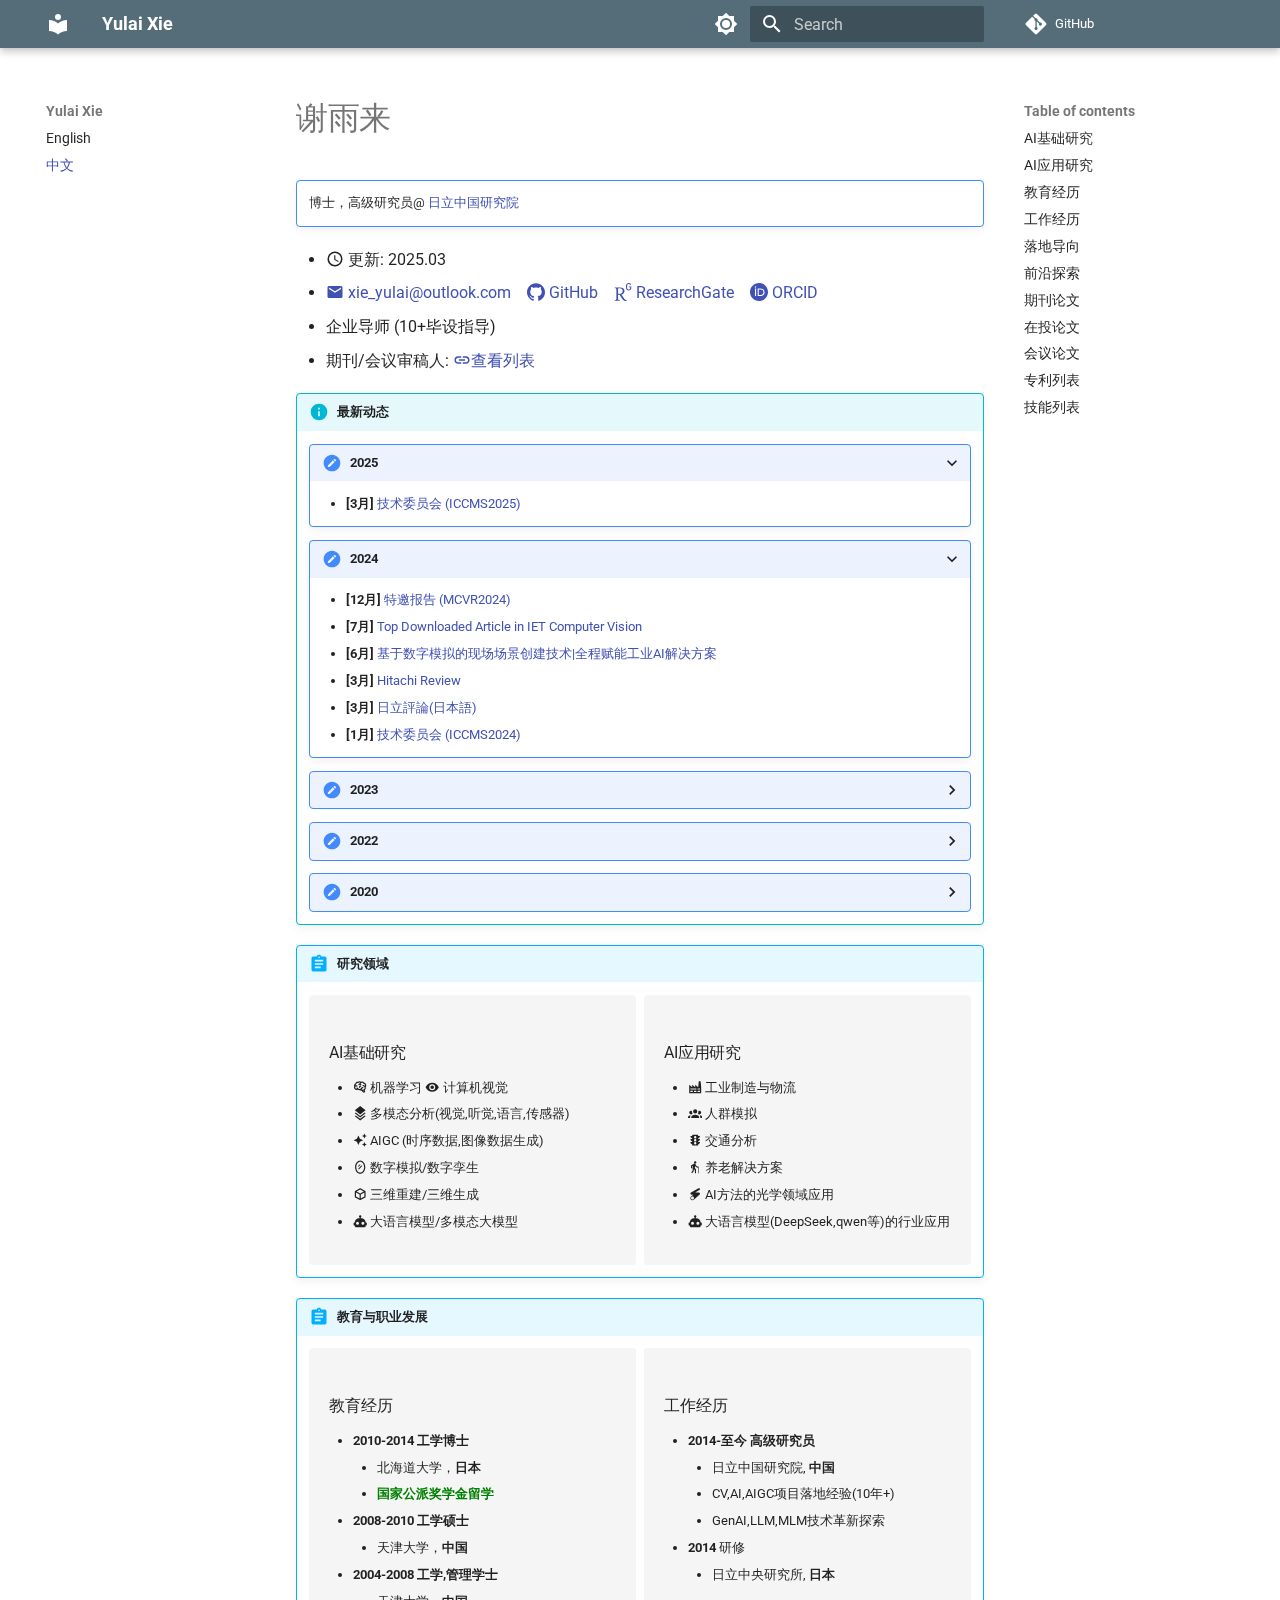
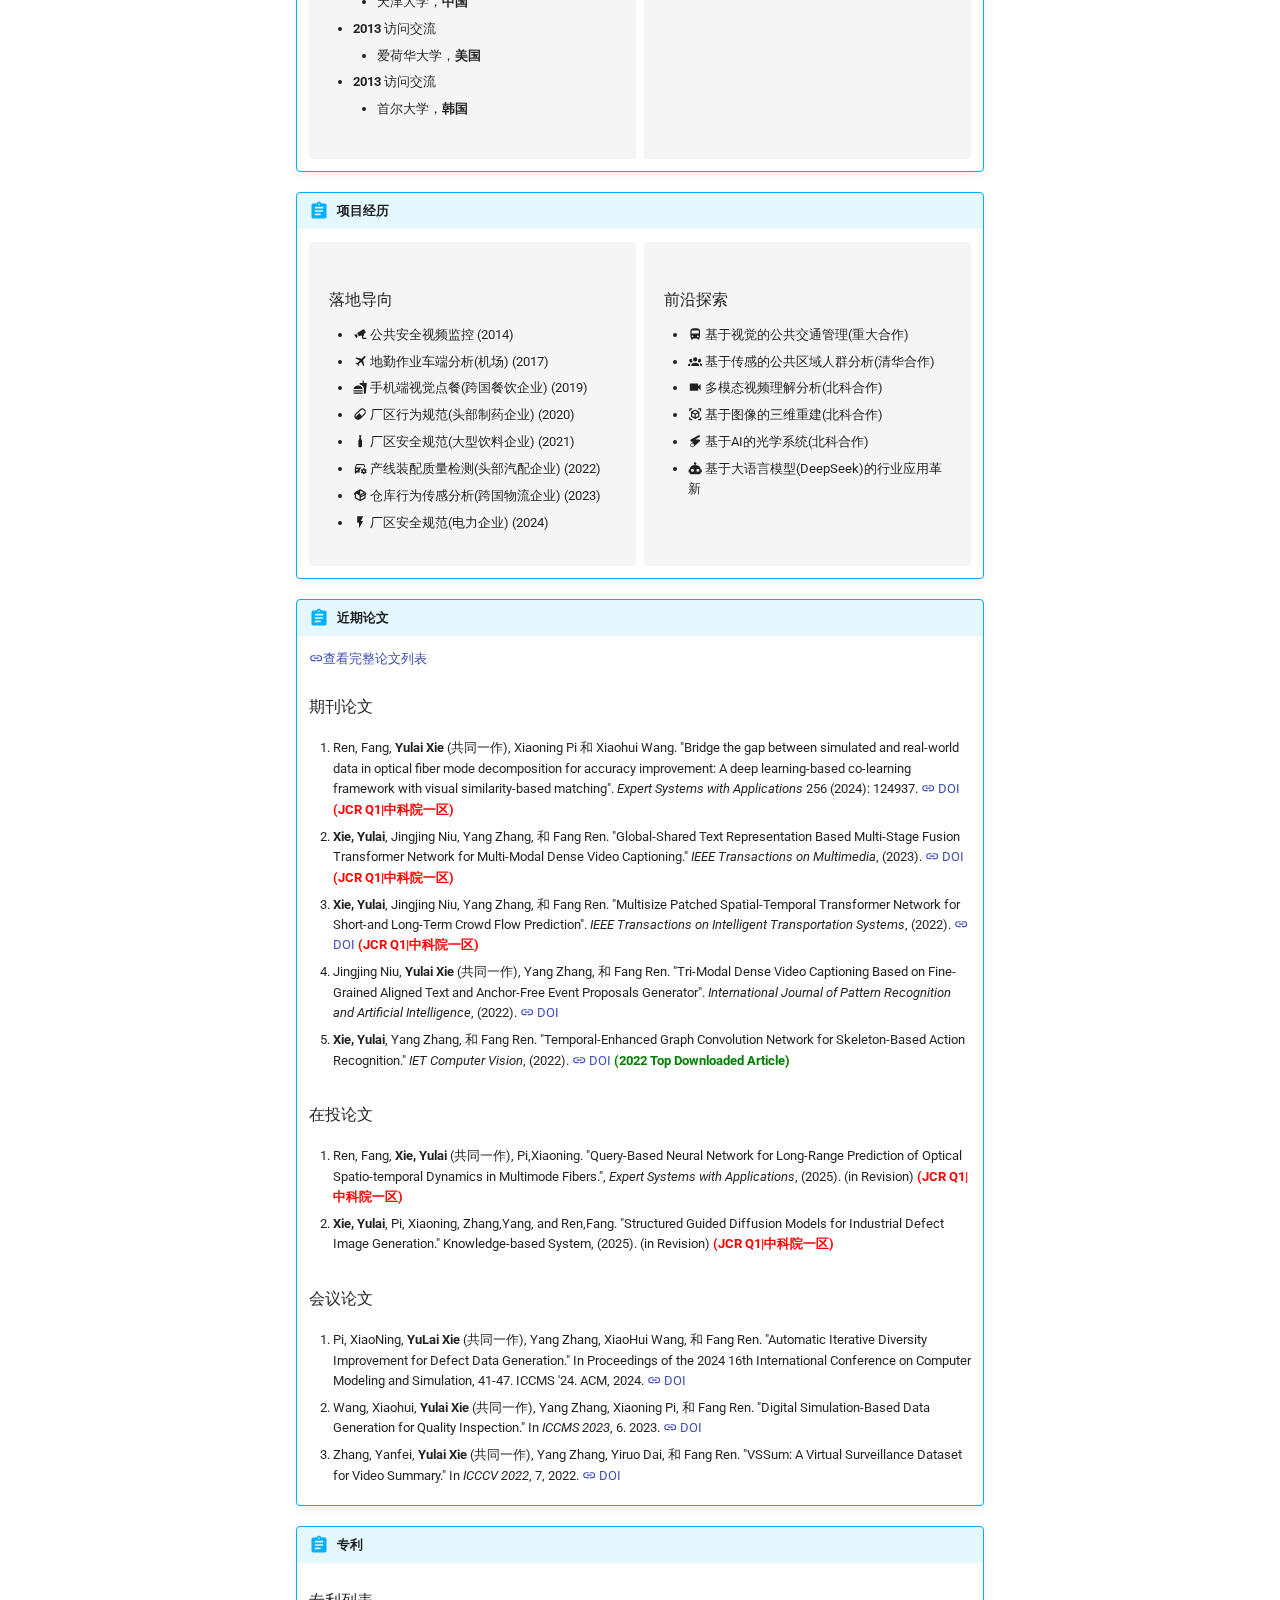
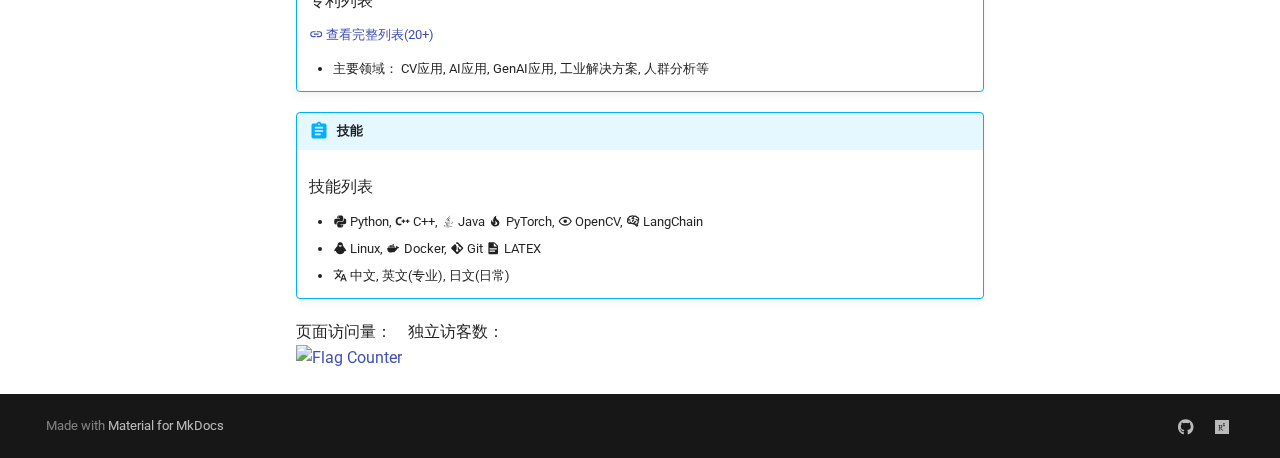
==== commit 24341635: "update" ====
--- a/chinese/index.html
+++ b/chinese/index.html
@@ -581,7 +581,7 @@
 <ul>
 <li><span class="twemoji"><svg xmlns="http://www.w3.org/2000/svg" viewBox="0 0 24 24"><path d="M12 20a8 8 0 0 0 8-8 8 8 0 0 0-8-8 8 8 0 0 0-8 8 8 8 0 0 0 8 8m0-18a10 10 0 0 1 10 10 10 10 0 0 1-10 10C6.47 22 2 17.5 2 12A10 10 0 0 1 12 2m.5 5v5.25l4.5 2.67-.75 1.23L11 13V7z"/></svg></span> 更新: 2025.03</li>
 <li><a href="mailto:xie_yulai@outlook.com"><span class="twemoji"><svg xmlns="http://www.w3.org/2000/svg" viewBox="0 0 24 24"><path d="m20 8-8 5-8-5V6l8 5 8-5m0-2H4c-1.11 0-2 .89-2 2v12a2 2 0 0 0 2 2h16a2 2 0 0 0 2-2V6a2 2 0 0 0-2-2"/></svg></span> xie_yulai@outlook.com</a> &nbsp;&nbsp; <a href="https://github.com/xieyulai"><span class="twemoji"><svg xmlns="http://www.w3.org/2000/svg" viewBox="0 0 24 24"><path d="M12 .297c-6.63 0-12 5.373-12 12 0 5.303 3.438 9.8 8.205 11.385.6.113.82-.258.82-.577 0-.285-.01-1.04-.015-2.04-3.338.724-4.042-1.61-4.042-1.61C4.422 18.07 3.633 17.7 3.633 17.7c-1.087-.744.084-.729.084-.729 1.205.084 1.838 1.236 1.838 1.236 1.07 1.835 2.809 1.305 3.495.998.108-.776.417-1.305.76-1.605-2.665-.3-5.466-1.332-5.466-5.93 0-1.31.465-2.38 1.235-3.22-.135-.303-.54-1.523.105-3.176 0 0 1.005-.322 3.3 1.23.96-.267 1.98-.399 3-.405 1.02.006 2.04.138 3 .405 2.28-1.552 3.285-1.23 3.285-1.23.645 1.653.24 2.873.12 3.176.765.84 1.23 1.91 1.23 3.22 0 4.61-2.805 5.625-5.475 5.92.42.36.81 1.096.81 2.22 0 1.606-.015 2.896-.015 3.286 0 .315.21.69.825.57C20.565 22.092 24 17.592 24 12.297c0-6.627-5.373-12-12-12"/></svg></span> GitHub</a> &nbsp;&nbsp; <a href="https://www.researchgate.net/profile/Yulai-Xie-2"><span class="twemoji"><svg xmlns="http://www.w3.org/2000/svg" viewBox="0 0 24 24"><path d="M19.586 0q-1.226.001-2.073.565-.846.565-1.213 1.68a3 3 0 0 0-.112.437 8 8 0 0 0-.078.53 9 9 0 0 0-.05.727q-.014.423-.013 1.016a31.121 31.123 0 0 0 .014 1.017 9 9 0 0 0 .05.727 8 8 0 0 0 .077.53h-.005a3 3 0 0 0 .113.438q.368 1.114 1.214 1.68.847.564 2.075.564c.8 0 1.536-.213 2.105-.603.57-.39.94-.916 1.175-1.65.076-.235.135-.558.177-.93a11 11 0 0 0 .043-1.207v-.82q0-.142-.14-.142h-3.064q-.14 0-.14.141v.956q0 .14.14.14h1.666q.084.001.084.086c0 .36 0 .62-.036.865-.038.244-.1.447-.147.606-.108.385-.348.664-.638.876s-.738.35-1.227.35c-.545 0-.901-.15-1.21-.353-.306-.203-.517-.454-.67-.915a3.1 3.1 0 0 1-.147-.762 17.366 17.367 0 0 1-.034-.656q-.015-.39-.014-.939a26.401 26.403 0 0 1 .014-.938 16 16 0 0 1 .035-.656 3.2 3.2 0 0 1 .148-.76 1.9 1.9 0 0 1 .742-1.01c.344-.244.593-.352 1.137-.352.508 0 .815.096 1.144.303.33.207.528.492.764.925q.069.141.198.07l1.044-.43q.113-.072.042-.199a3.6 3.6 0 0 0-.466-.742 3 3 0 0 0-.679-.607 3.3 3.3 0 0 0-.903-.41A4 4 0 0 0 19.586 0M8.217 5.836c-1.69 0-3.036.086-4.297.086-1.146 0-2.291 0-3.007-.029v.831l1.088.2c.744.144 1.174.488 1.174 2.264v11.288c0 1.777-.43 2.12-1.174 2.263l-1.088.2v.832c.773-.029 2.12-.086 3.465-.086 1.29 0 2.951.057 3.667.086v-.831l-1.49-.2c-.773-.115-1.174-.487-1.174-2.264v-4.784c.688.057 1.29.057 2.206.057 1.748 3.123 3.41 5.472 4.355 6.56.86 1.032 2.177 1.691 3.839 1.691.487 0 1.003-.086 1.318-.23v-.744c-1.031 0-2.063-.716-2.808-1.518-1.26-1.376-2.95-3.582-4.355-6.074 2.32-.545 4.04-2.722 4.04-4.9 0-3.208-2.492-4.698-5.758-4.698zm-.515 1.29c2.406 0 3.839 1.26 3.839 3.552 0 2.263-1.547 3.782-4.097 3.782-.974 0-1.404-.03-2.063-.086v-7.19c.66-.059 1.547-.059 2.32-.059z"/></svg></span> ResearchGate</a> &nbsp;&nbsp; <a href="https://orcid.org/0000-0003-0764-6579"><span class="twemoji"><svg xmlns="http://www.w3.org/2000/svg" viewBox="0 0 24 24"><path d="M12 0C5.372 0 0 5.372 0 12s5.372 12 12 12 12-5.372 12-12S18.628 0 12 0M7.369 4.378c.525 0 .947.431.947.947s-.422.947-.947.947a.95.95 0 0 1-.947-.947c0-.525.422-.947.947-.947m-.722 3.038h1.444v10.041H6.647zm3.562 0h3.9c3.712 0 5.344 2.653 5.344 5.025 0 2.578-2.016 5.025-5.325 5.025h-3.919zm1.444 1.303v7.444h2.297c3.272 0 4.022-2.484 4.022-3.722 0-2.016-1.284-3.722-4.097-3.722z"/></svg></span> ORCID</a></li>
-<li>企业导师 (10+实习生毕设指导)</li>
+<li>企业导师 (10+毕设指导)</li>
 <li>期刊/会议审稿人: <a href="../reviewer/"><span class="twemoji"><svg xmlns="http://www.w3.org/2000/svg" viewBox="0 0 24 24"><path d="M3.9 12c0-1.71 1.39-3.1 3.1-3.1h4V7H7a5 5 0 0 0-5 5 5 5 0 0 0 5 5h4v-1.9H7c-1.71 0-3.1-1.39-3.1-3.1M8 13h8v-2H8zm9-6h-4v1.9h4c1.71 0 3.1 1.39 3.1 3.1s-1.39 3.1-3.1 3.1h-4V17h4a5 5 0 0 0 5-5 5 5 0 0 0-5-5"/></svg></span>查看列表</a></li>
 </ul>
 <div class="admonition info">
@@ -634,7 +634,7 @@
 <li><span class="twemoji"><svg xmlns="http://www.w3.org/2000/svg" viewBox="0 0 24 24"><path d="M21.33 12.91c.09 1.55-.62 3.04-1.89 3.95l.77 1.49c.23.45.26.98.06 1.45-.19.47-.58.84-1.06 1l-.79.25a1.687 1.687 0 0 1-1.86-.55L14.44 18c-.89-.15-1.73-.53-2.44-1.1-.5.15-1 .23-1.5.23-.88 0-1.76-.27-2.5-.79-.53.16-1.07.23-1.62.22-.79.01-1.57-.15-2.3-.45a4.1 4.1 0 0 1-2.43-3.61c-.08-.72.04-1.45.35-2.11-.29-.75-.32-1.57-.07-2.33C2.3 7.11 3 6.32 3.87 5.82c.58-1.69 2.21-2.82 4-2.7 1.6-1.5 4.05-1.66 5.83-.37.42-.11.86-.17 1.3-.17 1.36-.03 2.65.57 3.5 1.64 2.04.53 3.5 2.35 3.58 4.47.05 1.11-.25 2.2-.86 3.13.07.36.11.72.11 1.09m-5-1.41c.57.07 1.02.5 1.02 1.07a1 1 0 0 1-1 1h-.63c-.32.9-.88 1.69-1.62 2.29.25.09.51.14.77.21 5.13-.07 4.53-3.2 4.53-3.25a2.59 2.59 0 0 0-2.69-2.49 1 1 0 0 1-1-1 1 1 0 0 1 1-1c1.23.03 2.41.49 3.33 1.3.05-.29.08-.59.08-.89-.06-1.24-.62-2.32-2.87-2.53-1.25-2.96-4.4-1.32-4.4-.4-.03.23.21.72.25.75a1 1 0 0 1 1 1c0 .55-.45 1-1 1-.53-.02-1.03-.22-1.43-.56-.48.31-1.03.5-1.6.56-.57.05-1.04-.35-1.07-.9a.97.97 0 0 1 .88-1.1c.16-.02.94-.14.94-.77 0-.66.25-1.29.68-1.79-.92-.25-1.91.08-2.91 1.29C6.75 5 6 5.25 5.45 7.2 4.5 7.67 4 8 3.78 9c1.08-.22 2.19-.13 3.22.25.5.19.78.75.59 1.29-.19.52-.77.78-1.29.59-.73-.32-1.55-.34-2.3-.06-.32.27-.32.83-.32 1.27 0 .74.37 1.43 1 1.83.53.27 1.12.41 1.71.4q-.225-.39-.39-.81a1.038 1.038 0 0 1 1.96-.68c.4 1.14 1.42 1.92 2.62 2.05 1.37-.07 2.59-.88 3.19-2.13.23-1.38 1.34-1.5 2.56-1.5m2 7.47-.62-1.3-.71.16 1 1.25zm-4.65-8.61a1 1 0 0 0-.91-1.03c-.71-.04-1.4.2-1.93.67-.57.58-.87 1.38-.84 2.19a1 1 0 0 0 1 1c.57 0 1-.45 1-1 0-.27.07-.54.23-.76.12-.1.27-.15.43-.15.55.03 1.02-.38 1.02-.92"/></svg></span> 机器学习  <span class="twemoji"><svg xmlns="http://www.w3.org/2000/svg" viewBox="0 0 24 24"><path d="M12 9a3 3 0 0 0-3 3 3 3 0 0 0 3 3 3 3 0 0 0 3-3 3 3 0 0 0-3-3m0 8a5 5 0 0 1-5-5 5 5 0 0 1 5-5 5 5 0 0 1 5 5 5 5 0 0 1-5 5m0-12.5C7 4.5 2.73 7.61 1 12c1.73 4.39 6 7.5 11 7.5s9.27-3.11 11-7.5c-1.73-4.39-6-7.5-11-7.5"/></svg></span> 计算机视觉</li>
 <li><span class="twemoji"><svg xmlns="http://www.w3.org/2000/svg" viewBox="0 0 24 24"><path d="M12 0 3 7l1.63 1.27L12 14l7.36-5.73L21 7zm7.37 10.73L12 16.47l-7.38-5.73L3 12l9 7 9-7zm0 5L12 21.47l-7.38-5.73L3 17l9 7 9-7z"/></svg></span> 多模态分析(视觉,听觉,语言,传感器)</li>
 <li><span class="twemoji"><svg xmlns="http://www.w3.org/2000/svg" viewBox="0 0 24 24"><path d="m19 1-1.26 2.75L15 5l2.74 1.26L19 9l1.25-2.74L23 5l-2.75-1.25M9 4 6.5 9.5 1 12l5.5 2.5L9 20l2.5-5.5L17 12l-5.5-2.5M19 15l-1.26 2.74L15 19l2.74 1.25L19 23l1.25-2.75L23 19l-2.75-1.26"/></svg></span> AIGC (时序数据,图像数据生成)</li>
-<li><span class="twemoji"><svg xmlns="http://www.w3.org/2000/svg" viewBox="0 0 24 24"><path d="M12 1c4.69 0 8.5 4.93 8.5 11 0 6.08-3.81 11-8.5 11s-8.5-4.92-8.5-11C3.5 5.93 7.31 1 12 1m0 2c-3.59 0-6.5 4.03-6.5 9s2.91 9 6.5 9 6.5-4.03 6.5-9-2.91-9-6.5-9m-3.71 7.28 3.24-3.25 1.06 1.06-3.24 3.25zm.41 4.33 5.66-5.66L15.42 10l-5.66 5.67z"/></svg></span> 数值模拟/数字孪生 </li>
+<li><span class="twemoji"><svg xmlns="http://www.w3.org/2000/svg" viewBox="0 0 24 24"><path d="M12 1c4.69 0 8.5 4.93 8.5 11 0 6.08-3.81 11-8.5 11s-8.5-4.92-8.5-11C3.5 5.93 7.31 1 12 1m0 2c-3.59 0-6.5 4.03-6.5 9s2.91 9 6.5 9 6.5-4.03 6.5-9-2.91-9-6.5-9m-3.71 7.28 3.24-3.25 1.06 1.06-3.24 3.25zm.41 4.33 5.66-5.66L15.42 10l-5.66 5.67z"/></svg></span> 数字模拟/数字孪生 </li>
 <li><span class="twemoji"><svg xmlns="http://www.w3.org/2000/svg" viewBox="0 0 24 24"><path d="M21 16.5c0 .38-.21.71-.53.88l-7.9 4.44c-.16.12-.36.18-.57.18s-.41-.06-.57-.18l-7.9-4.44A.99.99 0 0 1 3 16.5v-9c0-.38.21-.71.53-.88l7.9-4.44c.16-.12.36-.18.57-.18s.41.06.57.18l7.9 4.44c.32.17.53.5.53.88zM12 4.15 6.04 7.5 12 10.85l5.96-3.35zM5 15.91l6 3.38v-6.71L5 9.21zm14 0v-6.7l-6 3.37v6.71z"/></svg></span> 三维重建/三维生成</li>
 <li><span class="twemoji"><svg xmlns="http://www.w3.org/2000/svg" viewBox="0 0 24 24"><path d="M12 2a2 2 0 0 1 2 2c0 .74-.4 1.39-1 1.73V7h1a7 7 0 0 1 7 7h1a1 1 0 0 1 1 1v3a1 1 0 0 1-1 1h-1v1a2 2 0 0 1-2 2H5a2 2 0 0 1-2-2v-1H2a1 1 0 0 1-1-1v-3a1 1 0 0 1 1-1h1a7 7 0 0 1 7-7h1V5.73c-.6-.34-1-.99-1-1.73a2 2 0 0 1 2-2M7.5 13A2.5 2.5 0 0 0 5 15.5 2.5 2.5 0 0 0 7.5 18a2.5 2.5 0 0 0 2.5-2.5A2.5 2.5 0 0 0 7.5 13m9 0a2.5 2.5 0 0 0-2.5 2.5 2.5 2.5 0 0 0 2.5 2.5 2.5 2.5 0 0 0 2.5-2.5 2.5 2.5 0 0 0-2.5-2.5"/></svg></span> 大语言模型/多模态大模型
 </div>
@@ -646,7 +646,7 @@
 <li><span class="twemoji"><svg xmlns="http://www.w3.org/2000/svg" viewBox="0 0 24 24"><path d="M12 5.5A3.5 3.5 0 0 1 15.5 9a3.5 3.5 0 0 1-3.5 3.5A3.5 3.5 0 0 1 8.5 9 3.5 3.5 0 0 1 12 5.5M5 8c.56 0 1.08.15 1.53.42-.15 1.43.27 2.85 1.13 3.96C7.16 13.34 6.16 14 5 14a3 3 0 0 1-3-3 3 3 0 0 1 3-3m14 0a3 3 0 0 1 3 3 3 3 0 0 1-3 3c-1.16 0-2.16-.66-2.66-1.62a5.54 5.54 0 0 0 1.13-3.96c.45-.27.97-.42 1.53-.42M5.5 18.25c0-2.07 2.91-3.75 6.5-3.75s6.5 1.68 6.5 3.75V20h-13zM0 20v-1.5c0-1.39 1.89-2.56 4.45-2.9-.59.68-.95 1.62-.95 2.65V20zm24 0h-3.5v-1.75c0-1.03-.36-1.97-.95-2.65 2.56.34 4.45 1.51 4.45 2.9z"/></svg></span> 人群模拟</li>
 <li><span class="twemoji"><svg xmlns="http://www.w3.org/2000/svg" viewBox="0 0 24 24"><path d="M12 9a2 2 0 0 1-2-2 2 2 0 0 1 2-2c1.11 0 2 .89 2 2a2 2 0 0 1-2 2m0 5a2 2 0 0 1-2-2 2 2 0 0 1 2-2c1.11 0 2 .89 2 2a2 2 0 0 1-2 2m0 5a2 2 0 0 1-2-2 2 2 0 0 1 2-2c1.11 0 2 .89 2 2a2 2 0 0 1-2 2m8-9h-3V8.86c1.72-.45 3-2 3-3.86h-3V4a1 1 0 0 0-1-1H8a1 1 0 0 0-1 1v1H4c0 1.86 1.28 3.41 3 3.86V10H4c0 1.86 1.28 3.41 3 3.86V15H4c0 1.86 1.28 3.41 3 3.86V20a1 1 0 0 0 1 1h8a1 1 0 0 0 1-1v-1.14c1.72-.45 3-2 3-3.86h-3v-1.14c1.72-.45 3-2 3-3.86"/></svg></span> 交通分析</li>
 <li><span class="twemoji"><svg xmlns="http://www.w3.org/2000/svg" viewBox="0 0 24 24"><path d="M18 12.24V22h-.94v-9.76c0-.15-.06-.24-.13-.35a.42.42 0 0 0-.31-.13.46.46 0 0 0-.35.13c-.09.11-.13.21-.13.35v.92h-.91v-.66c-.7-.17-1.33-.46-1.88-.87s-1.01-.89-1.39-1.44l-.35 1.2c-.11.42-.11.85-.11 1.29v.65l1.85 2.61V22H11.5v-4.66L9.82 15l-.17 3.25L6.86 22l-1.48-1.13 2.39-3.23v-4.96c0-.53.05-1.05.14-1.57l.34-1.57-1.39.78v3.31H5v-4.4l5-2.83c.29-.14.59-.22.91-.22s.63.09.92.26c.32.18.56.44.74.79l.74 1.57c.29.58.73 1.07 1.33 1.46.59.39 1.25.59 1.98.59.38 0 .7.15.98.39.28.26.4.59.4 1M12 2a2 2 0 0 1 2 2c0 1.11-.89 2-2 2a2 2 0 1 1 0-4"/></svg></span> 养老解决方案</li>
-<li><span class="twemoji"><svg xmlns="http://www.w3.org/2000/svg" viewBox="0 0 24 24"><path d="m9 13-4 3c-1 .88-1.14 2.12-1 3 .13 1 .91 2.22 2 2.68 1.57.67 3.09.22 4.04-.76L19 13c1.86-1.38 1-4-1-4h-6l7.46-4.39c.44-.32.62-.79.6-1.24C20 2.67 19.46 2 18.6 2h-.06c-.35 0-.68.11-.98.29L5 9c-.81.46-1.06 1.24-1 2 .05 1.03.74 2 2 2m-1 5.5a2.5 2.5 0 0 1 5 0 2.5 2.5 0 0 1-5 0"/></svg></span> AI方法的领域应用(光学)</li>
+<li><span class="twemoji"><svg xmlns="http://www.w3.org/2000/svg" viewBox="0 0 24 24"><path d="m9 13-4 3c-1 .88-1.14 2.12-1 3 .13 1 .91 2.22 2 2.68 1.57.67 3.09.22 4.04-.76L19 13c1.86-1.38 1-4-1-4h-6l7.46-4.39c.44-.32.62-.79.6-1.24C20 2.67 19.46 2 18.6 2h-.06c-.35 0-.68.11-.98.29L5 9c-.81.46-1.06 1.24-1 2 .05 1.03.74 2 2 2m-1 5.5a2.5 2.5 0 0 1 5 0 2.5 2.5 0 0 1-5 0"/></svg></span> AI方法的光学领域应用</li>
 <li><span class="twemoji"><svg xmlns="http://www.w3.org/2000/svg" viewBox="0 0 24 24"><path d="M12 2a2 2 0 0 1 2 2c0 .74-.4 1.39-1 1.73V7h1a7 7 0 0 1 7 7h1a1 1 0 0 1 1 1v3a1 1 0 0 1-1 1h-1v1a2 2 0 0 1-2 2H5a2 2 0 0 1-2-2v-1H2a1 1 0 0 1-1-1v-3a1 1 0 0 1 1-1h1a7 7 0 0 1 7-7h1V5.73c-.6-.34-1-.99-1-1.73a2 2 0 0 1 2-2M7.5 13A2.5 2.5 0 0 0 5 15.5 2.5 2.5 0 0 0 7.5 18a2.5 2.5 0 0 0 2.5-2.5A2.5 2.5 0 0 0 7.5 13m9 0a2.5 2.5 0 0 0-2.5 2.5 2.5 2.5 0 0 0 2.5 2.5 2.5 2.5 0 0 0 2.5-2.5 2.5 2.5 0 0 0-2.5-2.5"/></svg></span> 大语言模型(DeepSeek,qwen等)的行业应用
 </div>
 </div></li>
@@ -671,11 +671,11 @@
 <li>天津大学，<strong>中国</strong></li>
 </ul>
 </li>
-<li><strong>2013</strong> 实习<ul>
+<li><strong>2013</strong> 访问交流<ul>
 <li>爱荷华大学，<strong>美国</strong></li>
 </ul>
 </li>
-<li><strong>2013</strong> 实习<ul>
+<li><strong>2013</strong> 访问交流<ul>
 <li>首尔大学，<strong>韩国</strong>
 </div>
 <div class="column" markdown></li>
@@ -686,7 +686,7 @@
 <ul>
 <li><strong>2014-至今</strong> <strong>高级研究员</strong><ul>
 <li>日立中国研究院, <strong>中国</strong></li>
-<li>CV,AI,AIGC的技术项目落地经验(10年+)</li>
+<li>CV,AI,AIGC项目落地经验(10年+)</li>
 <li>GenAI,LLM,MLM技术革新探索</li>
 </ul>
 </li>
@@ -705,13 +705,13 @@
 <h3 id="_4">落地导向</h3>
 <ul>
 <li><span class="twemoji"><svg xmlns="http://www.w3.org/2000/svg" viewBox="0 0 24 24"><path d="m6.03 12.03 2 3.47-2.53 3.18L2 12.62zM17 18v-2.71c.88-.39 1.5-1.26 1.5-2.29 0-.57-.2-1.1-.53-1.5l1.97-1.15c1.01-.59 1.36-1.88.77-2.89l-1.38-2.4a2.125 2.125 0 0 0-2.89-.78L8.31 9c-.95.53-1.28 1.75-.73 2.71l1.5 2.6c.55.95 1.78 1.28 2.73.73l1.88-1.08c.25.59.72 1.07 1.31 1.33V18c0 1.1.9 2 2 2h5v-2z"/></svg></span> 公共安全视频监控 (2014)</li>
-<li><span class="twemoji"><svg xmlns="http://www.w3.org/2000/svg" viewBox="0 0 24 24"><path d="M20.56 3.91c.59.59.59 1.54 0 2.12l-3.89 3.89 2.12 9.19-1.41 1.42-3.88-7.43L9.6 17l.36 2.47-1.07 1.06-1.76-3.18-3.19-1.77L5 14.5l2.5.37L11.37 11 3.94 7.09l1.42-1.41 9.19 2.12 3.89-3.89c.56-.58 1.56-.58 2.12 0"/></svg></span> 机场地勤作业车端分析 (2017)</li>
-<li><span class="twemoji"><svg xmlns="http://www.w3.org/2000/svg" viewBox="0 0 24 24"><path d="M18.06 23h1.66c.84 0 1.53-.65 1.63-1.47L23 5.05h-5V1h-1.97v4.05h-4.97l.3 2.34c1.71.47 3.31 1.32 4.27 2.26 1.44 1.42 2.43 2.89 2.43 5.29zM1 22v-1h15.03v1c0 .54-.45 1-1.03 1H2c-.55 0-1-.46-1-1m15.03-7C16.03 7 1 7 1 15zM1 17h15v2H1z"/></svg></span> 跨国快餐店视觉点餐 (2019)</li>
-<li><span class="twemoji"><svg xmlns="http://www.w3.org/2000/svg" viewBox="0 0 24 24"><path d="m4.22 11.29 7.07-7.07a6.01 6.01 0 0 1 8.49 0c2.34 2.34 2.34 6.14 0 8.49l-7.07 7.07c-2.35 2.34-6.15 2.34-8.49 0a6.01 6.01 0 0 1 0-8.49m1.42 1.42a3.98 3.98 0 0 0-1.04 3.86l5.99-5.98 4.24 4.24 3.53-3.54a3.98 3.98 0 0 0 0-5.65 3.98 3.98 0 0 0-5.65 0z"/></svg></span> 头部制药企业厂区行为规范 (2020)</li>
-<li><span class="twemoji"><svg xmlns="http://www.w3.org/2000/svg" viewBox="0 0 24 24"><path d="M15 11v9a2 2 0 0 1-2 2h-2a2 2 0 0 1-2-2v-9a2 2 0 0 1 .6-1.42C11.1 7.89 11 4 11 4h-1V2h4v2h-1s-.1 3.89 1.4 5.58A2 2 0 0 1 15 11"/></svg></span> 大型饮料企业厂区安全规范 (2021)</li>
-<li><span class="twemoji"><svg xmlns="http://www.w3.org/2000/svg" viewBox="0 0 24 24"><path d="M6.5 5c-.66 0-1.22.42-1.42 1L3 12v8a1 1 0 0 0 1 1h1a1 1 0 0 0 1-1v-1h5.3a7 7 0 0 1-.3-2 7 7 0 0 1 3.41-6H5l1.5-4.5h11l1.18 3.53a7 7 0 0 1 1.79.43L18.92 6c-.2-.58-.76-1-1.42-1zM17 12a.26.26 0 0 0-.26.21l-.19 1.32c-.3.13-.59.29-.85.47l-1.24-.5c-.11 0-.24 0-.31.13l-1 1.73c-.06.11-.04.24.06.32l1.06.82a4.2 4.2 0 0 0 0 1l-1.06.82a.26.26 0 0 0-.06.32l1 1.73c.06.13.19.13.31.13l1.24-.5c.26.18.54.35.85.47l.19 1.32c.02.12.12.21.26.21h2c.11 0 .22-.09.24-.21l.19-1.32c.3-.13.57-.29.84-.47l1.23.5c.13 0 .26 0 .33-.13l1-1.73a.26.26 0 0 0-.06-.32l-1.07-.82c.02-.17.04-.33.04-.5s-.01-.33-.04-.5l1.06-.82a.26.26 0 0 0 .06-.32l-1-1.73c-.06-.13-.19-.13-.32-.13l-1.23.5c-.27-.18-.54-.35-.85-.47l-.19-1.32A.236.236 0 0 0 19 12zM6.5 13A1.5 1.5 0 0 1 8 14.5 1.5 1.5 0 0 1 6.5 16 1.5 1.5 0 0 1 5 14.5 1.5 1.5 0 0 1 6.5 13M18 15.5c.83 0 1.5.67 1.5 1.5s-.67 1.5-1.5 1.5c-.84 0-1.5-.67-1.5-1.5s.67-1.5 1.5-1.5"/></svg></span> 头部汽配企业产线质量检测 (2022)</li>
-<li><span class="twemoji"><svg xmlns="http://www.w3.org/2000/svg" viewBox="0 0 24 24"><path d="M2 10.96a.985.985 0 0 1-.37-1.37L3.13 7c.11-.2.28-.34.47-.42l7.83-4.4c.16-.12.36-.18.57-.18s.41.06.57.18l7.9 4.44c.19.1.35.26.44.46l1.45 2.52c.28.48.11 1.09-.36 1.36l-1 .58v4.96c0 .38-.21.71-.53.88l-7.9 4.44c-.16.12-.36.18-.57.18s-.41-.06-.57-.18l-7.9-4.44A.99.99 0 0 1 3 16.5v-5.54c-.3.17-.68.18-1 0m10-6.81v6.7l5.96-3.35zM5 15.91l6 3.38v-6.71L5 9.21zm14 0v-3.22l-5 2.9c-.33.18-.7.17-1 .01v3.69zm-5.15-2.55 6.28-3.63-.58-1.01-6.28 3.63z"/></svg></span> 跨国物流企业仓库行为传感分析 (2023)</li>
-<li><span class="twemoji"><svg xmlns="http://www.w3.org/2000/svg" viewBox="0 0 24 24"><path d="M7 2v11h3v9l7-12h-4l4-8z"/></svg></span> 电力企业厂区安全规范 (2024)
+<li><span class="twemoji"><svg xmlns="http://www.w3.org/2000/svg" viewBox="0 0 24 24"><path d="M20.56 3.91c.59.59.59 1.54 0 2.12l-3.89 3.89 2.12 9.19-1.41 1.42-3.88-7.43L9.6 17l.36 2.47-1.07 1.06-1.76-3.18-3.19-1.77L5 14.5l2.5.37L11.37 11 3.94 7.09l1.42-1.41 9.19 2.12 3.89-3.89c.56-.58 1.56-.58 2.12 0"/></svg></span> 地勤作业车端分析(机场) (2017)</li>
+<li><span class="twemoji"><svg xmlns="http://www.w3.org/2000/svg" viewBox="0 0 24 24"><path d="M18.06 23h1.66c.84 0 1.53-.65 1.63-1.47L23 5.05h-5V1h-1.97v4.05h-4.97l.3 2.34c1.71.47 3.31 1.32 4.27 2.26 1.44 1.42 2.43 2.89 2.43 5.29zM1 22v-1h15.03v1c0 .54-.45 1-1.03 1H2c-.55 0-1-.46-1-1m15.03-7C16.03 7 1 7 1 15zM1 17h15v2H1z"/></svg></span> 手机端视觉点餐(跨国餐饮企业) (2019)</li>
+<li><span class="twemoji"><svg xmlns="http://www.w3.org/2000/svg" viewBox="0 0 24 24"><path d="m4.22 11.29 7.07-7.07a6.01 6.01 0 0 1 8.49 0c2.34 2.34 2.34 6.14 0 8.49l-7.07 7.07c-2.35 2.34-6.15 2.34-8.49 0a6.01 6.01 0 0 1 0-8.49m1.42 1.42a3.98 3.98 0 0 0-1.04 3.86l5.99-5.98 4.24 4.24 3.53-3.54a3.98 3.98 0 0 0 0-5.65 3.98 3.98 0 0 0-5.65 0z"/></svg></span> 厂区行为规范(头部制药企业) (2020)</li>
+<li><span class="twemoji"><svg xmlns="http://www.w3.org/2000/svg" viewBox="0 0 24 24"><path d="M15 11v9a2 2 0 0 1-2 2h-2a2 2 0 0 1-2-2v-9a2 2 0 0 1 .6-1.42C11.1 7.89 11 4 11 4h-1V2h4v2h-1s-.1 3.89 1.4 5.58A2 2 0 0 1 15 11"/></svg></span> 厂区安全规范(大型饮料企业) (2021)</li>
+<li><span class="twemoji"><svg xmlns="http://www.w3.org/2000/svg" viewBox="0 0 24 24"><path d="M6.5 5c-.66 0-1.22.42-1.42 1L3 12v8a1 1 0 0 0 1 1h1a1 1 0 0 0 1-1v-1h5.3a7 7 0 0 1-.3-2 7 7 0 0 1 3.41-6H5l1.5-4.5h11l1.18 3.53a7 7 0 0 1 1.79.43L18.92 6c-.2-.58-.76-1-1.42-1zM17 12a.26.26 0 0 0-.26.21l-.19 1.32c-.3.13-.59.29-.85.47l-1.24-.5c-.11 0-.24 0-.31.13l-1 1.73c-.06.11-.04.24.06.32l1.06.82a4.2 4.2 0 0 0 0 1l-1.06.82a.26.26 0 0 0-.06.32l1 1.73c.06.13.19.13.31.13l1.24-.5c.26.18.54.35.85.47l.19 1.32c.02.12.12.21.26.21h2c.11 0 .22-.09.24-.21l.19-1.32c.3-.13.57-.29.84-.47l1.23.5c.13 0 .26 0 .33-.13l1-1.73a.26.26 0 0 0-.06-.32l-1.07-.82c.02-.17.04-.33.04-.5s-.01-.33-.04-.5l1.06-.82a.26.26 0 0 0 .06-.32l-1-1.73c-.06-.13-.19-.13-.32-.13l-1.23.5c-.27-.18-.54-.35-.85-.47l-.19-1.32A.236.236 0 0 0 19 12zM6.5 13A1.5 1.5 0 0 1 8 14.5 1.5 1.5 0 0 1 6.5 16 1.5 1.5 0 0 1 5 14.5 1.5 1.5 0 0 1 6.5 13M18 15.5c.83 0 1.5.67 1.5 1.5s-.67 1.5-1.5 1.5c-.84 0-1.5-.67-1.5-1.5s.67-1.5 1.5-1.5"/></svg></span> 产线装配质量检测(头部汽配企业) (2022)</li>
+<li><span class="twemoji"><svg xmlns="http://www.w3.org/2000/svg" viewBox="0 0 24 24"><path d="M2 10.96a.985.985 0 0 1-.37-1.37L3.13 7c.11-.2.28-.34.47-.42l7.83-4.4c.16-.12.36-.18.57-.18s.41.06.57.18l7.9 4.44c.19.1.35.26.44.46l1.45 2.52c.28.48.11 1.09-.36 1.36l-1 .58v4.96c0 .38-.21.71-.53.88l-7.9 4.44c-.16.12-.36.18-.57.18s-.41-.06-.57-.18l-7.9-4.44A.99.99 0 0 1 3 16.5v-5.54c-.3.17-.68.18-1 0m10-6.81v6.7l5.96-3.35zM5 15.91l6 3.38v-6.71L5 9.21zm14 0v-3.22l-5 2.9c-.33.18-.7.17-1 .01v3.69zm-5.15-2.55 6.28-3.63-.58-1.01-6.28 3.63z"/></svg></span> 仓库行为传感分析(跨国物流企业) (2023)</li>
+<li><span class="twemoji"><svg xmlns="http://www.w3.org/2000/svg" viewBox="0 0 24 24"><path d="M7 2v11h3v9l7-12h-4l4-8z"/></svg></span> 厂区安全规范(电力企业) (2024)
 </div>
 <div class="column" markdown></li>
 </ul>
@@ -782,10 +782,8 @@
 <p class="admonition-title">技能</p>
 <h3 id="_10">技能列表</h3>
 <ul>
-<li><span class="twemoji"><svg xmlns="http://www.w3.org/2000/svg" viewBox="0 0 24 24"><path d="M19.14 7.5A2.86 2.86 0 0 1 22 10.36v3.78A2.86 2.86 0 0 1 19.14 17H12c0 .39.32.96.71.96H17v1.68a2.86 2.86 0 0 1-2.86 2.86H9.86A2.86 2.86 0 0 1 7 19.64v-3.75a2.85 2.85 0 0 1 2.86-2.85h5.25a2.85 2.85 0 0 0 2.85-2.86V7.5zm-4.28 11.79c-.4 0-.72.3-.72.89s.32.71.72.71a.71.71 0 0 0 .71-.71c0-.59-.32-.89-.71-.89m-10-1.79A2.86 2.86 0 0 1 2 14.64v-3.78A2.86 2.86 0 0 1 4.86 8H12c0-.39-.32-.96-.71-.96H7V5.36A2.86 2.86 0 0 1 9.86 2.5h4.28A2.86 2.86 0 0 1 17 5.36v3.75a2.85 2.85 0 0 1-2.86 2.85H8.89a2.85 2.85 0 0 0-2.85 2.86v2.68zM9.14 5.71c.4 0 .72-.3.72-.89s-.32-.71-.72-.71c-.39 0-.71.12-.71.71s.32.89.71.89"/></svg></span> Python, <span class="twemoji"><svg xmlns="http://www.w3.org/2000/svg" viewBox="0 0 24 24"><path d="m10.5 15.97.41 2.44c-.26.14-.68.27-1.24.39-.57.13-1.24.2-2.01.2-2.21-.04-3.87-.7-4.98-1.96Q1 15.135 1 12.21c.05-2.31.72-4.08 2-5.32C4.32 5.64 5.96 5 7.94 5c.75 0 1.4.07 1.94.19s.94.25 1.2.4l-.58 2.49-1.06-.34c-.4-.1-.86-.15-1.39-.15-1.16-.01-2.12.36-2.87 1.1-.76.73-1.15 1.85-1.18 3.34 0 1.36.37 2.42 1.08 3.2.71.77 1.71 1.17 2.99 1.18l1.33-.12c.43-.08.79-.19 1.1-.32M11 11h2V9h2v2h2v2h-2v2h-2v-2h-2zm7 0h2V9h2v2h2v2h-2v2h-2v-2h-2z"/></svg></span> C++, <span class="twemoji"><svg xmlns="http://www.w3.org/2000/svg" viewBox="0 0 24 24"><path d="M16.5 6.08s-6.84 1.71-3.56 5.48c.97 1.11-.25 2.11-.25 2.11s2.45-1.25 1.31-2.85c-1.06-1.47-1.86-2.2 2.5-4.74m-4.47 1.2C16.08 4.08 14 2 14 2c.84 3.3-2.96 4.3-4.33 6.36-.94 1.4.46 2.91 2.33 4.64-.71-1.7-3.22-3.16.03-5.72M9.37 17.47c-3.08.86 1.88 2.63 5.79.96-.38-.15-.75-.33-1.1-.54-1.36.31-2.76.37-4.14.18-1.31-.16-.55-.6-.55-.6m5.32-1.68c-1.75.38-3.56.47-5.34.26-1.31-.13-.45-.77-.45-.77-3.4 1.13 1.88 2.4 6.6 1.02-.29-.11-.57-.3-.81-.51m3.42 3.3s.57.47-.61.83c-2.28.68-9.43.89-11.41.03-.71-.31.63-.74 1.05-.83.23-.06.46-.08.69-.08-.79-.54-5.13 1.1-2.19 1.56 7.97 1.3 14.54-.6 12.47-1.51m-2.74-4.86c.29-.19.6-.35.92-.49 0 0-1.51.26-3.02.4-1.6.16-3.21.18-4.81.06-2.35-.31 1.29-1.2 1.29-1.2-1.1 0-2.18.26-3.16.75-2.05 1 5.1 1.45 8.78.48m.9 2.42c-.02.04-.04.07-.08.1 5.01-1.31 3.17-4.64.77-3.81-.13.06-.24.14-.31.25.14-.05.28-.09.43-.12 1.2-.24 2.92 1.63-.81 3.58m.13 4.61c-3.01.52-6.09.56-9.12.14 0 0 .46.38 2.81.53 3.6.23 9.13-.13 9.26-1.83.03.01-.23.65-2.95 1.16"/></svg></span> Java</li>
-<li><span class="twemoji"><svg xmlns="http://www.w3.org/2000/svg" viewBox="0 0 24 24"><path d="M17.66 11.2c-.23-.3-.51-.56-.77-.82-.67-.6-1.43-1.03-2.07-1.66C13.33 7.26 13 4.85 13.95 3c-.95.23-1.78.75-2.49 1.32-2.59 2.08-3.61 5.75-2.39 8.9.04.1.08.2.08.33 0 .22-.15.42-.35.5-.23.1-.47.04-.66-.12a.6.6 0 0 1-.14-.17c-1.13-1.43-1.31-3.48-.55-5.12C5.78 10 4.87 12.3 5 14.47c.06.5.12 1 .29 1.5.14.6.41 1.2.71 1.73 1.08 1.73 2.95 2.97 4.96 3.22 2.14.27 4.43-.12 6.07-1.6 1.83-1.66 2.47-4.32 1.53-6.6l-.13-.26c-.21-.46-.77-1.26-.77-1.26m-3.16 6.3c-.28.24-.74.5-1.1.6-1.12.4-2.24-.16-2.9-.82 1.19-.28 1.9-1.16 2.11-2.05.17-.8-.15-1.46-.28-2.23-.12-.74-.1-1.37.17-2.06.19.38.39.76.63 1.06.77 1 1.98 1.44 2.24 2.8.04.14.06.28.06.43.03.82-.33 1.72-.93 2.27"/></svg></span> PyTorch, <span class="twemoji"><svg xmlns="http://www.w3.org/2000/svg" viewBox="0 0 24 24"><path d="M12 9a3 3 0 0 1 3 3 3 3 0 0 1-3 3 3 3 0 0 1-3-3 3 3 0 0 1 3-3m0-4.5c5 0 9.27 3.11 11 7.5-1.73 4.39-6 7.5-11 7.5S2.73 16.39 1 12c1.73-4.39 6-7.5 11-7.5M3.18 12a9.821 9.821 0 0 0 17.64 0 9.821 9.821 0 0 0-17.64 0"/></svg></span> OpenCV, <span class="twemoji"><svg xmlns="http://www.w3.org/2000/svg" viewBox="0 0 24 24"><path d="M21.33 12.91c.09 1.55-.62 3.04-1.89 3.95l.77 1.49c.23.45.26.98.06 1.45-.19.47-.58.84-1.06 1l-.79.25a1.687 1.687 0 0 1-1.86-.55L14.44 18c-.89-.15-1.73-.53-2.44-1.1-.5.15-1 .23-1.5.23-.88 0-1.76-.27-2.5-.79-.53.16-1.07.23-1.62.22-.79.01-1.57-.15-2.3-.45a4.1 4.1 0 0 1-2.43-3.61c-.08-.72.04-1.45.35-2.11-.29-.75-.32-1.57-.07-2.33C2.3 7.11 3 6.32 3.87 5.82c.58-1.69 2.21-2.82 4-2.7 1.6-1.5 4.05-1.66 5.83-.37.42-.11.86-.17 1.3-.17 1.36-.03 2.65.57 3.5 1.64 2.04.53 3.5 2.35 3.58 4.47.05 1.11-.25 2.2-.86 3.13.07.36.11.72.11 1.09m-5-1.41c.57.07 1.02.5 1.02 1.07a1 1 0 0 1-1 1h-.63c-.32.9-.88 1.69-1.62 2.29.25.09.51.14.77.21 5.13-.07 4.53-3.2 4.53-3.25a2.59 2.59 0 0 0-2.69-2.49 1 1 0 0 1-1-1 1 1 0 0 1 1-1c1.23.03 2.41.49 3.33 1.3.05-.29.08-.59.08-.89-.06-1.24-.62-2.32-2.87-2.53-1.25-2.96-4.4-1.32-4.4-.4-.03.23.21.72.25.75a1 1 0 0 1 1 1c0 .55-.45 1-1 1-.53-.02-1.03-.22-1.43-.56-.48.31-1.03.5-1.6.56-.57.05-1.04-.35-1.07-.9a.97.97 0 0 1 .88-1.1c.16-.02.94-.14.94-.77 0-.66.25-1.29.68-1.79-.92-.25-1.91.08-2.91 1.29C6.75 5 6 5.25 5.45 7.2 4.5 7.67 4 8 3.78 9c1.08-.22 2.19-.13 3.22.25.5.19.78.75.59 1.29-.19.52-.77.78-1.29.59-.73-.32-1.55-.34-2.3-.06-.32.27-.32.83-.32 1.27 0 .74.37 1.43 1 1.83.53.27 1.12.41 1.71.4q-.225-.39-.39-.81a1.038 1.038 0 0 1 1.96-.68c.4 1.14 1.42 1.92 2.62 2.05 1.37-.07 2.59-.88 3.19-2.13.23-1.38 1.34-1.5 2.56-1.5m2 7.47-.62-1.3-.71.16 1 1.25zm-4.65-8.61a1 1 0 0 0-.91-1.03c-.71-.04-1.4.2-1.93.67-.57.58-.87 1.38-.84 2.19a1 1 0 0 0 1 1c.57 0 1-.45 1-1 0-.27.07-.54.23-.76.12-.1.27-.15.43-.15.55.03 1.02-.38 1.02-.92"/></svg></span> LangChain</li>
-<li><span class="twemoji"><svg xmlns="http://www.w3.org/2000/svg" viewBox="0 0 24 24"><path d="M14.62 8.35c-.42.28-1.75 1.04-1.95 1.19-.39.31-.75.29-1.14-.01-.2-.16-1.53-.92-1.95-1.19-.48-.31-.45-.7.08-.92 1.64-.69 3.28-.64 4.91.03.49.21.51.6.05.9m7.22 7.28c-.93-2.09-2.2-3.99-3.84-5.66a4.3 4.3 0 0 1-1.06-1.88c-.1-.33-.17-.67-.24-1.01-.2-.88-.29-1.78-.7-2.61-.73-1.58-2-2.4-3.84-2.47-1.81.05-3.16.81-3.95 2.4-.21.43-.36.88-.46 1.34-.17.76-.32 1.55-.5 2.32-.15.65-.45 1.21-.96 1.71-1.61 1.57-2.9 3.37-3.88 5.35-.14.29-.28.58-.37.88-.19.66.29 1.12.99.96.44-.09.88-.18 1.3-.31.41-.15.57-.05.67.35.65 2.15 2.07 3.66 4.24 4.5 4.12 1.56 8.93-.66 9.97-4.58.07-.27.17-.37.47-.27.46.14.93.24 1.4.35.49.09.85-.16.92-.64.03-.26-.06-.49-.16-.73"/></svg></span> Linux, <span class="twemoji"><svg xmlns="http://www.w3.org/2000/svg" viewBox="0 0 24 24"><path d="M21.81 10.25c-.06-.04-.56-.43-1.64-.43-.28 0-.56.03-.84.08-.21-1.4-1.38-2.11-1.43-2.14l-.29-.17-.18.27c-.24.36-.43.77-.51 1.19-.2.8-.08 1.56.33 2.21-.49.28-1.29.35-1.46.35H2.62c-.34 0-.62.28-.62.63 0 1.15.18 2.3.58 3.38.45 1.19 1.13 2.07 2 2.61.98.6 2.59.94 4.42.94.79 0 1.61-.07 2.42-.22 1.12-.2 2.2-.59 3.19-1.16A8.3 8.3 0 0 0 16.78 16c1.05-1.17 1.67-2.5 2.12-3.65h.19c1.14 0 1.85-.46 2.24-.85.26-.24.45-.53.59-.87l.08-.24zm-17.96.99h1.76c.08 0 .16-.07.16-.16V9.5c0-.08-.07-.16-.16-.16H3.85c-.09 0-.16.07-.16.16v1.58c.01.09.07.16.16.16m2.43 0h1.76c.08 0 .16-.07.16-.16V9.5c0-.08-.07-.16-.16-.16H6.28c-.09 0-.16.07-.16.16v1.58c.01.09.07.16.16.16m2.47 0h1.75c.1 0 .17-.07.17-.16V9.5c0-.08-.06-.16-.17-.16H8.75c-.08 0-.15.07-.15.16v1.58c0 .09.06.16.15.16m2.44 0h1.77c.08 0 .15-.07.15-.16V9.5c0-.08-.06-.16-.15-.16h-1.77c-.08 0-.15.07-.15.16v1.58c0 .09.07.16.15.16M6.28 9h1.76c.08 0 .16-.09.16-.18V7.25c0-.09-.07-.16-.16-.16H6.28c-.09 0-.16.06-.16.16v1.57c.01.09.07.18.16.18m2.47 0h1.75c.1 0 .17-.09.17-.18V7.25c0-.09-.06-.16-.17-.16H8.75c-.08 0-.15.06-.15.16v1.57c0 .09.06.18.15.18m2.44 0h1.77c.08 0 .15-.09.15-.18V7.25c0-.09-.07-.16-.15-.16h-1.77c-.08 0-.15.06-.15.16v1.57c0 .09.07.18.15.18m0-2.28h1.77c.08 0 .15-.07.15-.16V5c0-.1-.07-.17-.15-.17h-1.77c-.08 0-.15.06-.15.17v1.56c0 .08.07.16.15.16m2.46 4.52h1.76c.09 0 .16-.07.16-.16V9.5c0-.08-.07-.16-.16-.16h-1.76c-.08 0-.15.07-.15.16v1.58c0 .09.07.16.15.16"/></svg></span> Docker, <span class="twemoji"><svg xmlns="http://www.w3.org/2000/svg" viewBox="0 0 24 24"><path d="M2.6 10.59 8.38 4.8l1.69 1.7c-.24.85.15 1.78.93 2.23v5.54c-.6.34-1 .99-1 1.73a2 2 0 0 0 2 2 2 2 0 0 0 2-2c0-.74-.4-1.39-1-1.73V9.41l2.07 2.09c-.07.15-.07.32-.07.5a2 2 0 0 0 2 2 2 2 0 0 0 2-2 2 2 0 0 0-2-2c-.18 0-.35 0-.5.07L13.93 7.5a1.98 1.98 0 0 0-1.15-2.34c-.43-.16-.88-.2-1.28-.09L9.8 3.38l.79-.78c.78-.79 2.04-.79 2.82 0l7.99 7.99c.79.78.79 2.04 0 2.82l-7.99 7.99c-.78.79-2.04.79-2.82 0L2.6 13.41c-.79-.78-.79-2.04 0-2.82"/></svg></span> Git</li>
-<li><span class="twemoji"><svg xmlns="http://www.w3.org/2000/svg" viewBox="0 0 24 24"><path d="M13 9h5.5L13 3.5zM6 2h8l6 6v12a2 2 0 0 1-2 2H6a2 2 0 0 1-2-2V4c0-1.11.89-2 2-2m9 16v-2H6v2zm3-4v-2H6v2z"/></svg></span> LATEX</li>
+<li><span class="twemoji"><svg xmlns="http://www.w3.org/2000/svg" viewBox="0 0 24 24"><path d="M19.14 7.5A2.86 2.86 0 0 1 22 10.36v3.78A2.86 2.86 0 0 1 19.14 17H12c0 .39.32.96.71.96H17v1.68a2.86 2.86 0 0 1-2.86 2.86H9.86A2.86 2.86 0 0 1 7 19.64v-3.75a2.85 2.85 0 0 1 2.86-2.85h5.25a2.85 2.85 0 0 0 2.85-2.86V7.5zm-4.28 11.79c-.4 0-.72.3-.72.89s.32.71.72.71a.71.71 0 0 0 .71-.71c0-.59-.32-.89-.71-.89m-10-1.79A2.86 2.86 0 0 1 2 14.64v-3.78A2.86 2.86 0 0 1 4.86 8H12c0-.39-.32-.96-.71-.96H7V5.36A2.86 2.86 0 0 1 9.86 2.5h4.28A2.86 2.86 0 0 1 17 5.36v3.75a2.85 2.85 0 0 1-2.86 2.85H8.89a2.85 2.85 0 0 0-2.85 2.86v2.68zM9.14 5.71c.4 0 .72-.3.72-.89s-.32-.71-.72-.71c-.39 0-.71.12-.71.71s.32.89.71.89"/></svg></span> Python, <span class="twemoji"><svg xmlns="http://www.w3.org/2000/svg" viewBox="0 0 24 24"><path d="m10.5 15.97.41 2.44c-.26.14-.68.27-1.24.39-.57.13-1.24.2-2.01.2-2.21-.04-3.87-.7-4.98-1.96Q1 15.135 1 12.21c.05-2.31.72-4.08 2-5.32C4.32 5.64 5.96 5 7.94 5c.75 0 1.4.07 1.94.19s.94.25 1.2.4l-.58 2.49-1.06-.34c-.4-.1-.86-.15-1.39-.15-1.16-.01-2.12.36-2.87 1.1-.76.73-1.15 1.85-1.18 3.34 0 1.36.37 2.42 1.08 3.2.71.77 1.71 1.17 2.99 1.18l1.33-.12c.43-.08.79-.19 1.1-.32M11 11h2V9h2v2h2v2h-2v2h-2v-2h-2zm7 0h2V9h2v2h2v2h-2v2h-2v-2h-2z"/></svg></span> C++, <span class="twemoji"><svg xmlns="http://www.w3.org/2000/svg" viewBox="0 0 24 24"><path d="M16.5 6.08s-6.84 1.71-3.56 5.48c.97 1.11-.25 2.11-.25 2.11s2.45-1.25 1.31-2.85c-1.06-1.47-1.86-2.2 2.5-4.74m-4.47 1.2C16.08 4.08 14 2 14 2c.84 3.3-2.96 4.3-4.33 6.36-.94 1.4.46 2.91 2.33 4.64-.71-1.7-3.22-3.16.03-5.72M9.37 17.47c-3.08.86 1.88 2.63 5.79.96-.38-.15-.75-.33-1.1-.54-1.36.31-2.76.37-4.14.18-1.31-.16-.55-.6-.55-.6m5.32-1.68c-1.75.38-3.56.47-5.34.26-1.31-.13-.45-.77-.45-.77-3.4 1.13 1.88 2.4 6.6 1.02-.29-.11-.57-.3-.81-.51m3.42 3.3s.57.47-.61.83c-2.28.68-9.43.89-11.41.03-.71-.31.63-.74 1.05-.83.23-.06.46-.08.69-.08-.79-.54-5.13 1.1-2.19 1.56 7.97 1.3 14.54-.6 12.47-1.51m-2.74-4.86c.29-.19.6-.35.92-.49 0 0-1.51.26-3.02.4-1.6.16-3.21.18-4.81.06-2.35-.31 1.29-1.2 1.29-1.2-1.1 0-2.18.26-3.16.75-2.05 1 5.1 1.45 8.78.48m.9 2.42c-.02.04-.04.07-.08.1 5.01-1.31 3.17-4.64.77-3.81-.13.06-.24.14-.31.25.14-.05.28-.09.43-.12 1.2-.24 2.92 1.63-.81 3.58m.13 4.61c-3.01.52-6.09.56-9.12.14 0 0 .46.38 2.81.53 3.6.23 9.13-.13 9.26-1.83.03.01-.23.65-2.95 1.16"/></svg></span> Java  <span class="twemoji"><svg xmlns="http://www.w3.org/2000/svg" viewBox="0 0 24 24"><path d="M17.66 11.2c-.23-.3-.51-.56-.77-.82-.67-.6-1.43-1.03-2.07-1.66C13.33 7.26 13 4.85 13.95 3c-.95.23-1.78.75-2.49 1.32-2.59 2.08-3.61 5.75-2.39 8.9.04.1.08.2.08.33 0 .22-.15.42-.35.5-.23.1-.47.04-.66-.12a.6.6 0 0 1-.14-.17c-1.13-1.43-1.31-3.48-.55-5.12C5.78 10 4.87 12.3 5 14.47c.06.5.12 1 .29 1.5.14.6.41 1.2.71 1.73 1.08 1.73 2.95 2.97 4.96 3.22 2.14.27 4.43-.12 6.07-1.6 1.83-1.66 2.47-4.32 1.53-6.6l-.13-.26c-.21-.46-.77-1.26-.77-1.26m-3.16 6.3c-.28.24-.74.5-1.1.6-1.12.4-2.24-.16-2.9-.82 1.19-.28 1.9-1.16 2.11-2.05.17-.8-.15-1.46-.28-2.23-.12-.74-.1-1.37.17-2.06.19.38.39.76.63 1.06.77 1 1.98 1.44 2.24 2.8.04.14.06.28.06.43.03.82-.33 1.72-.93 2.27"/></svg></span> PyTorch, <span class="twemoji"><svg xmlns="http://www.w3.org/2000/svg" viewBox="0 0 24 24"><path d="M12 9a3 3 0 0 1 3 3 3 3 0 0 1-3 3 3 3 0 0 1-3-3 3 3 0 0 1 3-3m0-4.5c5 0 9.27 3.11 11 7.5-1.73 4.39-6 7.5-11 7.5S2.73 16.39 1 12c1.73-4.39 6-7.5 11-7.5M3.18 12a9.821 9.821 0 0 0 17.64 0 9.821 9.821 0 0 0-17.64 0"/></svg></span> OpenCV, <span class="twemoji"><svg xmlns="http://www.w3.org/2000/svg" viewBox="0 0 24 24"><path d="M21.33 12.91c.09 1.55-.62 3.04-1.89 3.95l.77 1.49c.23.45.26.98.06 1.45-.19.47-.58.84-1.06 1l-.79.25a1.687 1.687 0 0 1-1.86-.55L14.44 18c-.89-.15-1.73-.53-2.44-1.1-.5.15-1 .23-1.5.23-.88 0-1.76-.27-2.5-.79-.53.16-1.07.23-1.62.22-.79.01-1.57-.15-2.3-.45a4.1 4.1 0 0 1-2.43-3.61c-.08-.72.04-1.45.35-2.11-.29-.75-.32-1.57-.07-2.33C2.3 7.11 3 6.32 3.87 5.82c.58-1.69 2.21-2.82 4-2.7 1.6-1.5 4.05-1.66 5.83-.37.42-.11.86-.17 1.3-.17 1.36-.03 2.65.57 3.5 1.64 2.04.53 3.5 2.35 3.58 4.47.05 1.11-.25 2.2-.86 3.13.07.36.11.72.11 1.09m-5-1.41c.57.07 1.02.5 1.02 1.07a1 1 0 0 1-1 1h-.63c-.32.9-.88 1.69-1.62 2.29.25.09.51.14.77.21 5.13-.07 4.53-3.2 4.53-3.25a2.59 2.59 0 0 0-2.69-2.49 1 1 0 0 1-1-1 1 1 0 0 1 1-1c1.23.03 2.41.49 3.33 1.3.05-.29.08-.59.08-.89-.06-1.24-.62-2.32-2.87-2.53-1.25-2.96-4.4-1.32-4.4-.4-.03.23.21.72.25.75a1 1 0 0 1 1 1c0 .55-.45 1-1 1-.53-.02-1.03-.22-1.43-.56-.48.31-1.03.5-1.6.56-.57.05-1.04-.35-1.07-.9a.97.97 0 0 1 .88-1.1c.16-.02.94-.14.94-.77 0-.66.25-1.29.68-1.79-.92-.25-1.91.08-2.91 1.29C6.75 5 6 5.25 5.45 7.2 4.5 7.67 4 8 3.78 9c1.08-.22 2.19-.13 3.22.25.5.19.78.75.59 1.29-.19.52-.77.78-1.29.59-.73-.32-1.55-.34-2.3-.06-.32.27-.32.83-.32 1.27 0 .74.37 1.43 1 1.83.53.27 1.12.41 1.71.4q-.225-.39-.39-.81a1.038 1.038 0 0 1 1.96-.68c.4 1.14 1.42 1.92 2.62 2.05 1.37-.07 2.59-.88 3.19-2.13.23-1.38 1.34-1.5 2.56-1.5m2 7.47-.62-1.3-.71.16 1 1.25zm-4.65-8.61a1 1 0 0 0-.91-1.03c-.71-.04-1.4.2-1.93.67-.57.58-.87 1.38-.84 2.19a1 1 0 0 0 1 1c.57 0 1-.45 1-1 0-.27.07-.54.23-.76.12-.1.27-.15.43-.15.55.03 1.02-.38 1.02-.92"/></svg></span> LangChain</li>
+<li><span class="twemoji"><svg xmlns="http://www.w3.org/2000/svg" viewBox="0 0 24 24"><path d="M14.62 8.35c-.42.28-1.75 1.04-1.95 1.19-.39.31-.75.29-1.14-.01-.2-.16-1.53-.92-1.95-1.19-.48-.31-.45-.7.08-.92 1.64-.69 3.28-.64 4.91.03.49.21.51.6.05.9m7.22 7.28c-.93-2.09-2.2-3.99-3.84-5.66a4.3 4.3 0 0 1-1.06-1.88c-.1-.33-.17-.67-.24-1.01-.2-.88-.29-1.78-.7-2.61-.73-1.58-2-2.4-3.84-2.47-1.81.05-3.16.81-3.95 2.4-.21.43-.36.88-.46 1.34-.17.76-.32 1.55-.5 2.32-.15.65-.45 1.21-.96 1.71-1.61 1.57-2.9 3.37-3.88 5.35-.14.29-.28.58-.37.88-.19.66.29 1.12.99.96.44-.09.88-.18 1.3-.31.41-.15.57-.05.67.35.65 2.15 2.07 3.66 4.24 4.5 4.12 1.56 8.93-.66 9.97-4.58.07-.27.17-.37.47-.27.46.14.93.24 1.4.35.49.09.85-.16.92-.64.03-.26-.06-.49-.16-.73"/></svg></span> Linux, <span class="twemoji"><svg xmlns="http://www.w3.org/2000/svg" viewBox="0 0 24 24"><path d="M21.81 10.25c-.06-.04-.56-.43-1.64-.43-.28 0-.56.03-.84.08-.21-1.4-1.38-2.11-1.43-2.14l-.29-.17-.18.27c-.24.36-.43.77-.51 1.19-.2.8-.08 1.56.33 2.21-.49.28-1.29.35-1.46.35H2.62c-.34 0-.62.28-.62.63 0 1.15.18 2.3.58 3.38.45 1.19 1.13 2.07 2 2.61.98.6 2.59.94 4.42.94.79 0 1.61-.07 2.42-.22 1.12-.2 2.2-.59 3.19-1.16A8.3 8.3 0 0 0 16.78 16c1.05-1.17 1.67-2.5 2.12-3.65h.19c1.14 0 1.85-.46 2.24-.85.26-.24.45-.53.59-.87l.08-.24zm-17.96.99h1.76c.08 0 .16-.07.16-.16V9.5c0-.08-.07-.16-.16-.16H3.85c-.09 0-.16.07-.16.16v1.58c.01.09.07.16.16.16m2.43 0h1.76c.08 0 .16-.07.16-.16V9.5c0-.08-.07-.16-.16-.16H6.28c-.09 0-.16.07-.16.16v1.58c.01.09.07.16.16.16m2.47 0h1.75c.1 0 .17-.07.17-.16V9.5c0-.08-.06-.16-.17-.16H8.75c-.08 0-.15.07-.15.16v1.58c0 .09.06.16.15.16m2.44 0h1.77c.08 0 .15-.07.15-.16V9.5c0-.08-.06-.16-.15-.16h-1.77c-.08 0-.15.07-.15.16v1.58c0 .09.07.16.15.16M6.28 9h1.76c.08 0 .16-.09.16-.18V7.25c0-.09-.07-.16-.16-.16H6.28c-.09 0-.16.06-.16.16v1.57c.01.09.07.18.16.18m2.47 0h1.75c.1 0 .17-.09.17-.18V7.25c0-.09-.06-.16-.17-.16H8.75c-.08 0-.15.06-.15.16v1.57c0 .09.06.18.15.18m2.44 0h1.77c.08 0 .15-.09.15-.18V7.25c0-.09-.07-.16-.15-.16h-1.77c-.08 0-.15.06-.15.16v1.57c0 .09.07.18.15.18m0-2.28h1.77c.08 0 .15-.07.15-.16V5c0-.1-.07-.17-.15-.17h-1.77c-.08 0-.15.06-.15.17v1.56c0 .08.07.16.15.16m2.46 4.52h1.76c.09 0 .16-.07.16-.16V9.5c0-.08-.07-.16-.16-.16h-1.76c-.08 0-.15.07-.15.16v1.58c0 .09.07.16.15.16"/></svg></span> Docker, <span class="twemoji"><svg xmlns="http://www.w3.org/2000/svg" viewBox="0 0 24 24"><path d="M2.6 10.59 8.38 4.8l1.69 1.7c-.24.85.15 1.78.93 2.23v5.54c-.6.34-1 .99-1 1.73a2 2 0 0 0 2 2 2 2 0 0 0 2-2c0-.74-.4-1.39-1-1.73V9.41l2.07 2.09c-.07.15-.07.32-.07.5a2 2 0 0 0 2 2 2 2 0 0 0 2-2 2 2 0 0 0-2-2c-.18 0-.35 0-.5.07L13.93 7.5a1.98 1.98 0 0 0-1.15-2.34c-.43-.16-.88-.2-1.28-.09L9.8 3.38l.79-.78c.78-.79 2.04-.79 2.82 0l7.99 7.99c.79.78.79 2.04 0 2.82l-7.99 7.99c-.78.79-2.04.79-2.82 0L2.6 13.41c-.79-.78-.79-2.04 0-2.82"/></svg></span> Git  <span class="twemoji"><svg xmlns="http://www.w3.org/2000/svg" viewBox="0 0 24 24"><path d="M13 9h5.5L13 3.5zM6 2h8l6 6v12a2 2 0 0 1-2 2H6a2 2 0 0 1-2-2V4c0-1.11.89-2 2-2m9 16v-2H6v2zm3-4v-2H6v2z"/></svg></span> LATEX</li>
 <li><span class="twemoji"><svg xmlns="http://www.w3.org/2000/svg" viewBox="0 0 24 24"><path d="m12.87 15.07-2.54-2.51.03-.03A17.5 17.5 0 0 0 14.07 6H17V4h-7V2H8v2H1v2h11.17C11.5 7.92 10.44 9.75 9 11.35 8.07 10.32 7.3 9.19 6.69 8h-2c.73 1.63 1.73 3.17 2.98 4.56l-5.09 5.02L4 19l5-5 3.11 3.11zM18.5 10h-2L12 22h2l1.12-3h4.75L21 22h2zm-2.62 7 1.62-4.33L19.12 17z"/></svg></span> 中文, 英文(专业), 日文(日常)</li>
 </ul>
 </div>
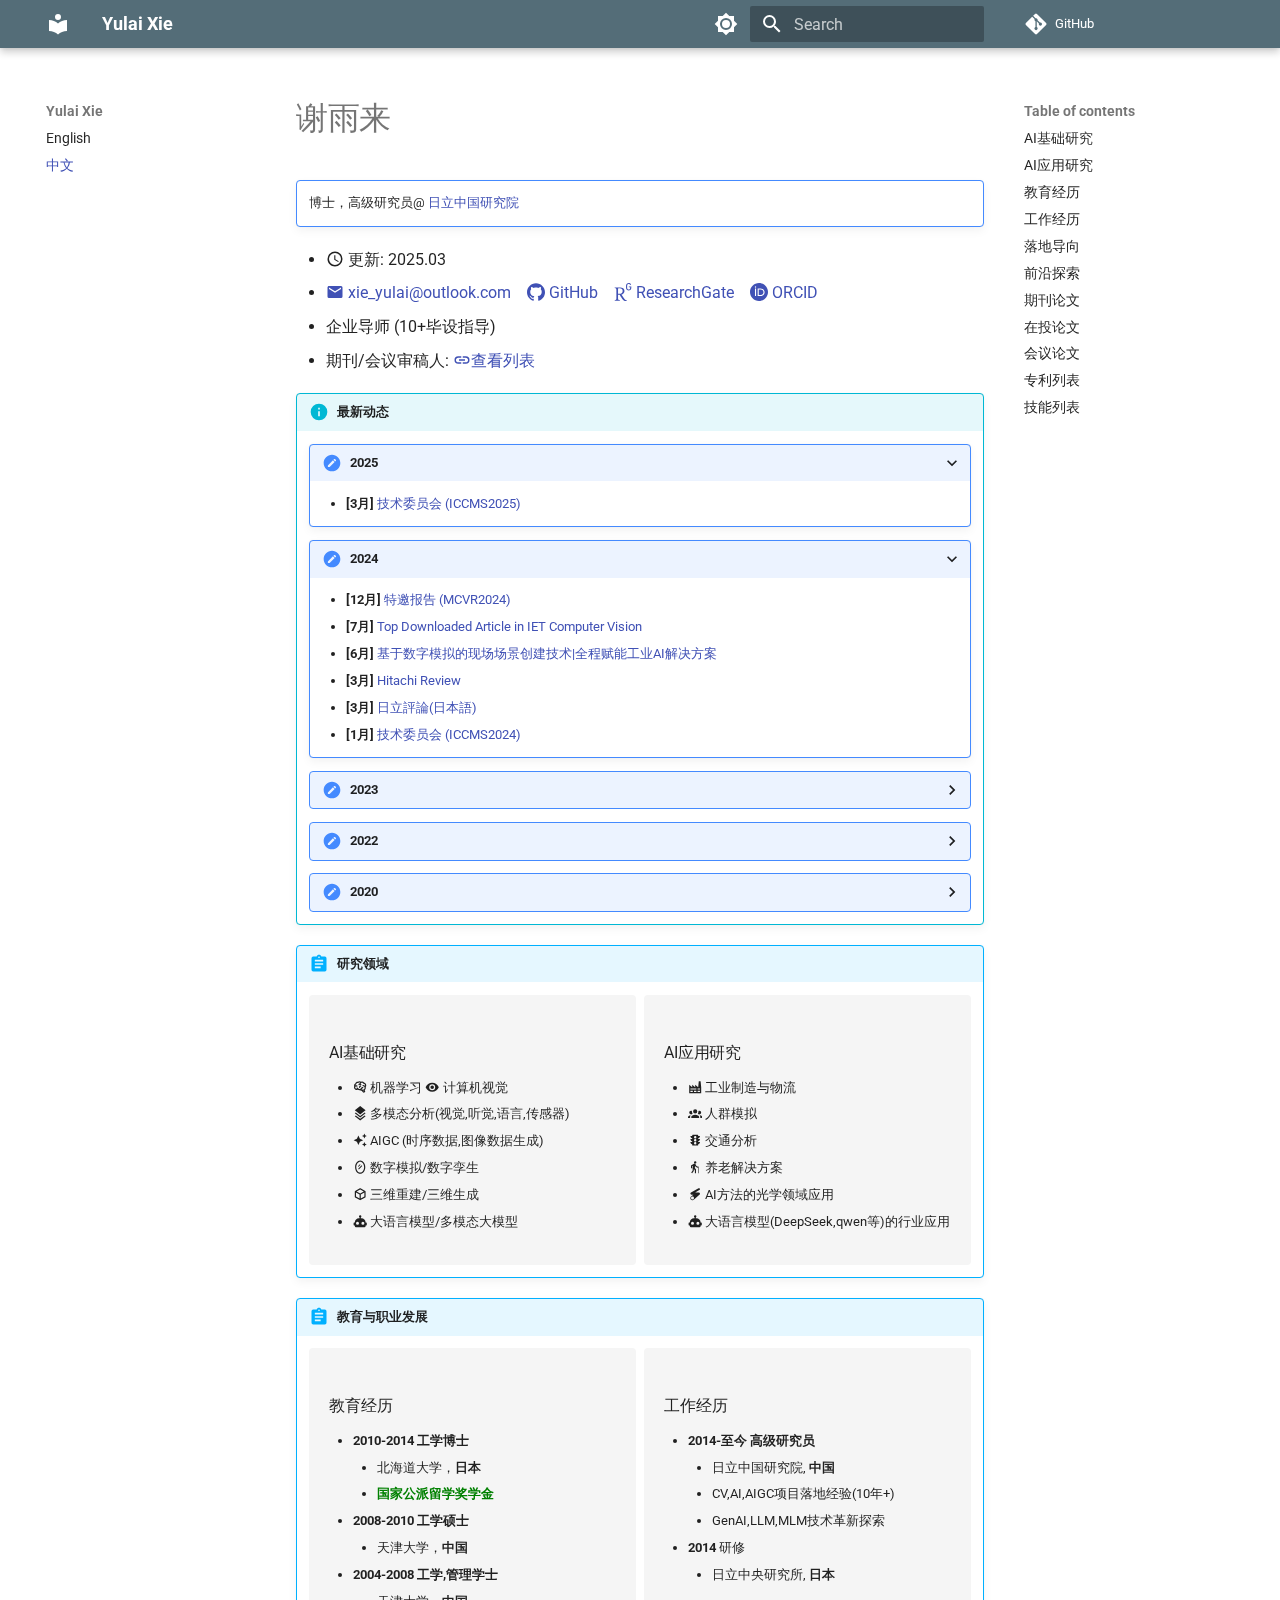
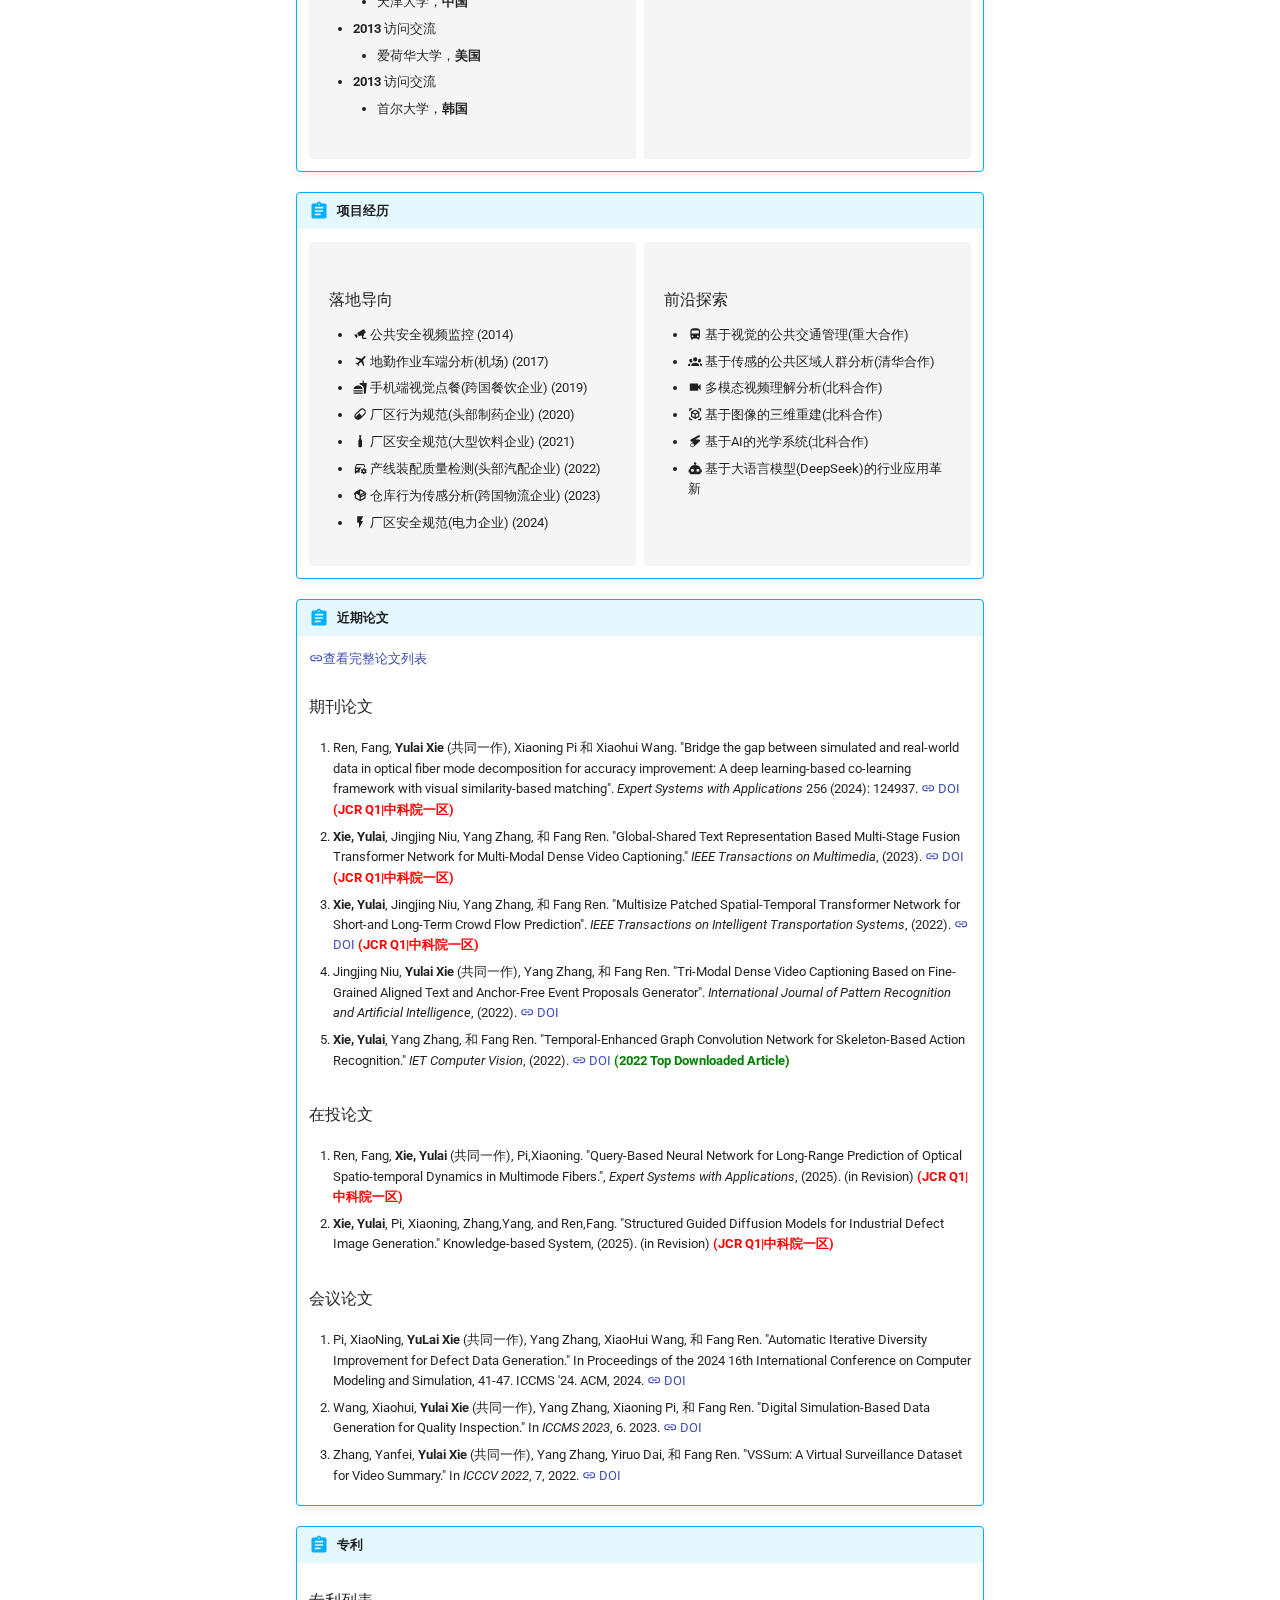
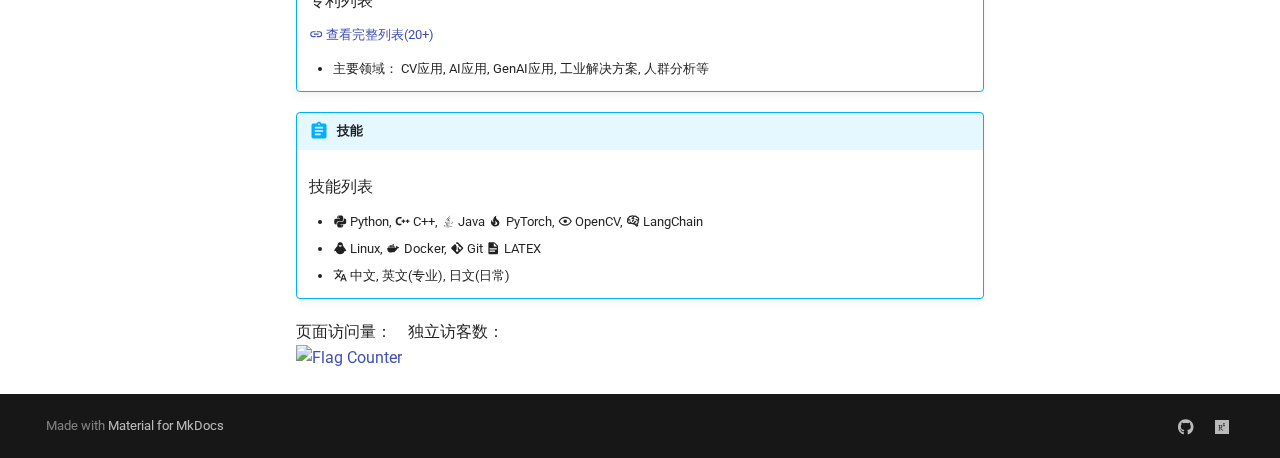
==== commit 6e614b89: "update" ====
--- a/chinese/index.html
+++ b/chinese/index.html
@@ -660,7 +660,7 @@
 <ul>
 <li><strong>2010-2014</strong> <strong>工学博士</strong><ul>
 <li>北海道大学，<strong>日本</strong></li>
-<li><span style="color:green; font-weight:bold;"> 国家公派奖学金留学</span></li>
+<li><span style="color:green; font-weight:bold;"> 国家公派留学奖学金</span></li>
 </ul>
 </li>
 <li><strong>2008-2010</strong> <strong>工学硕士</strong><ul>
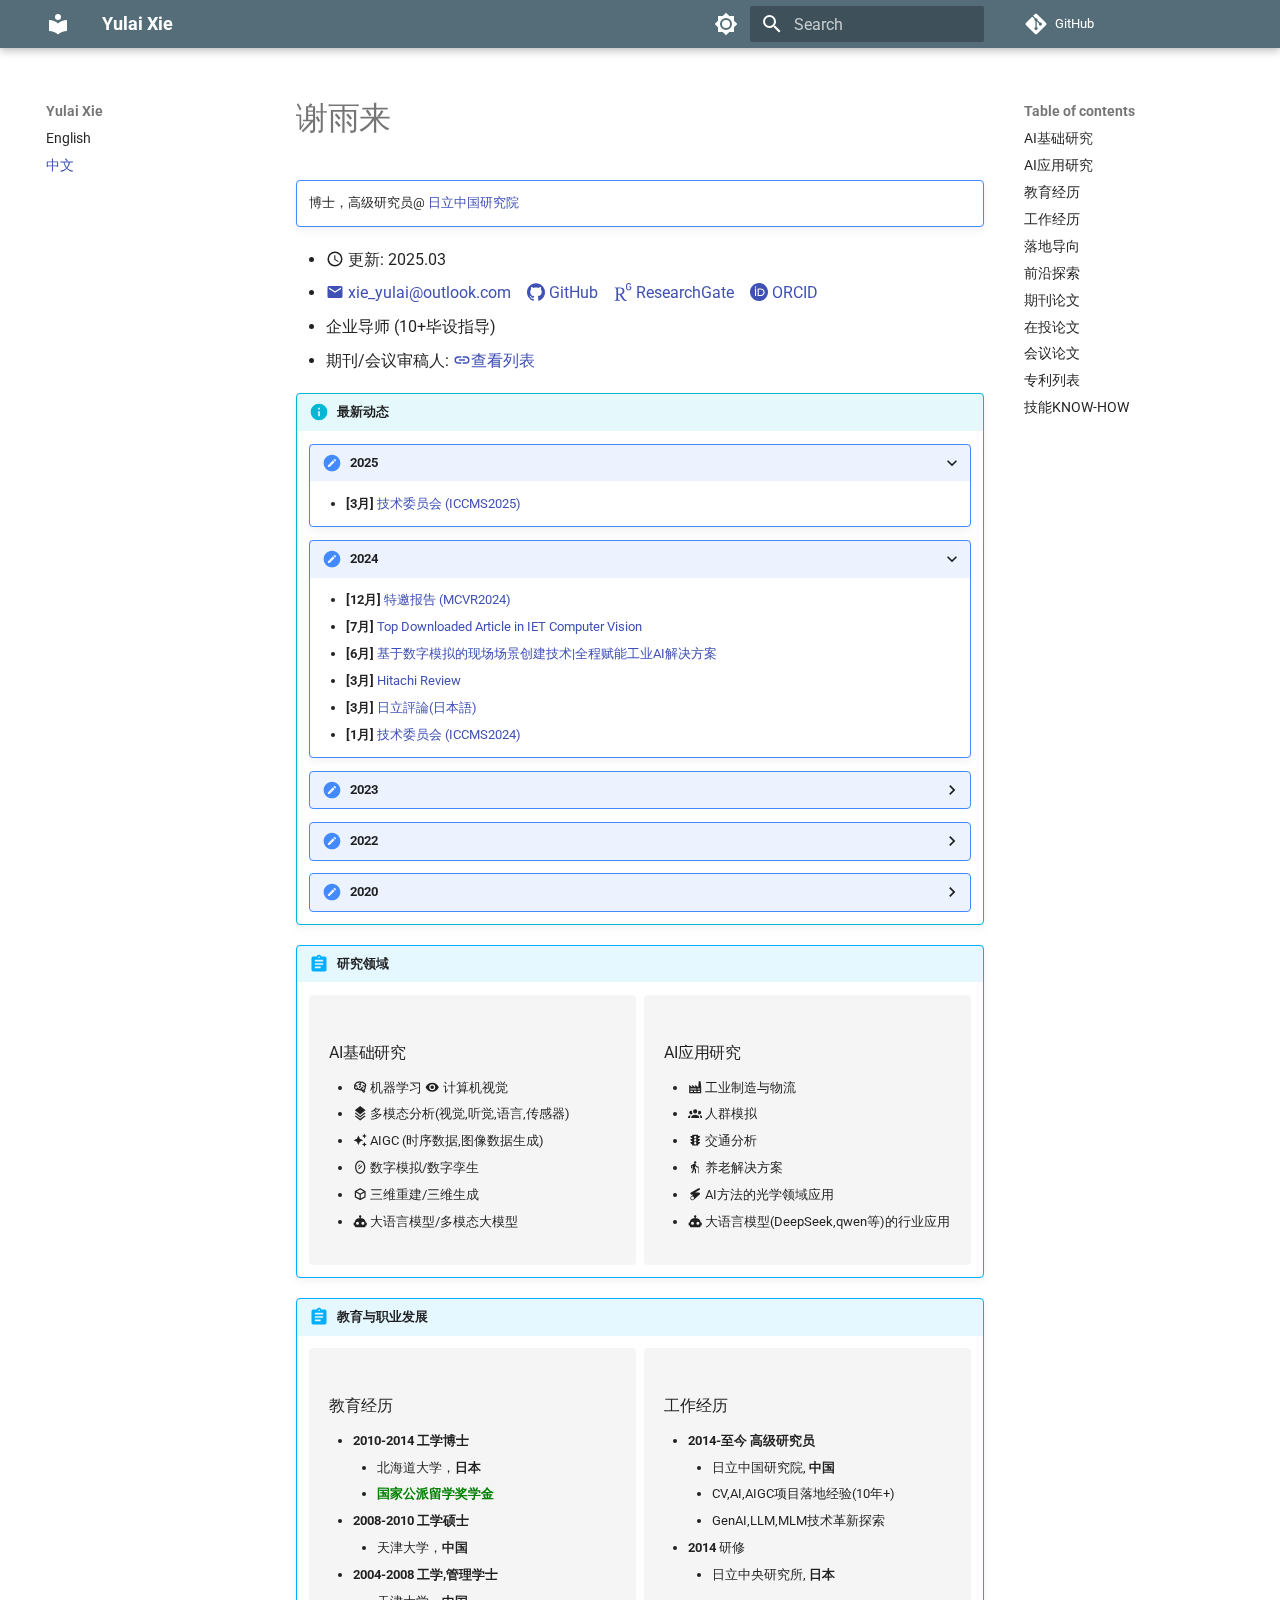
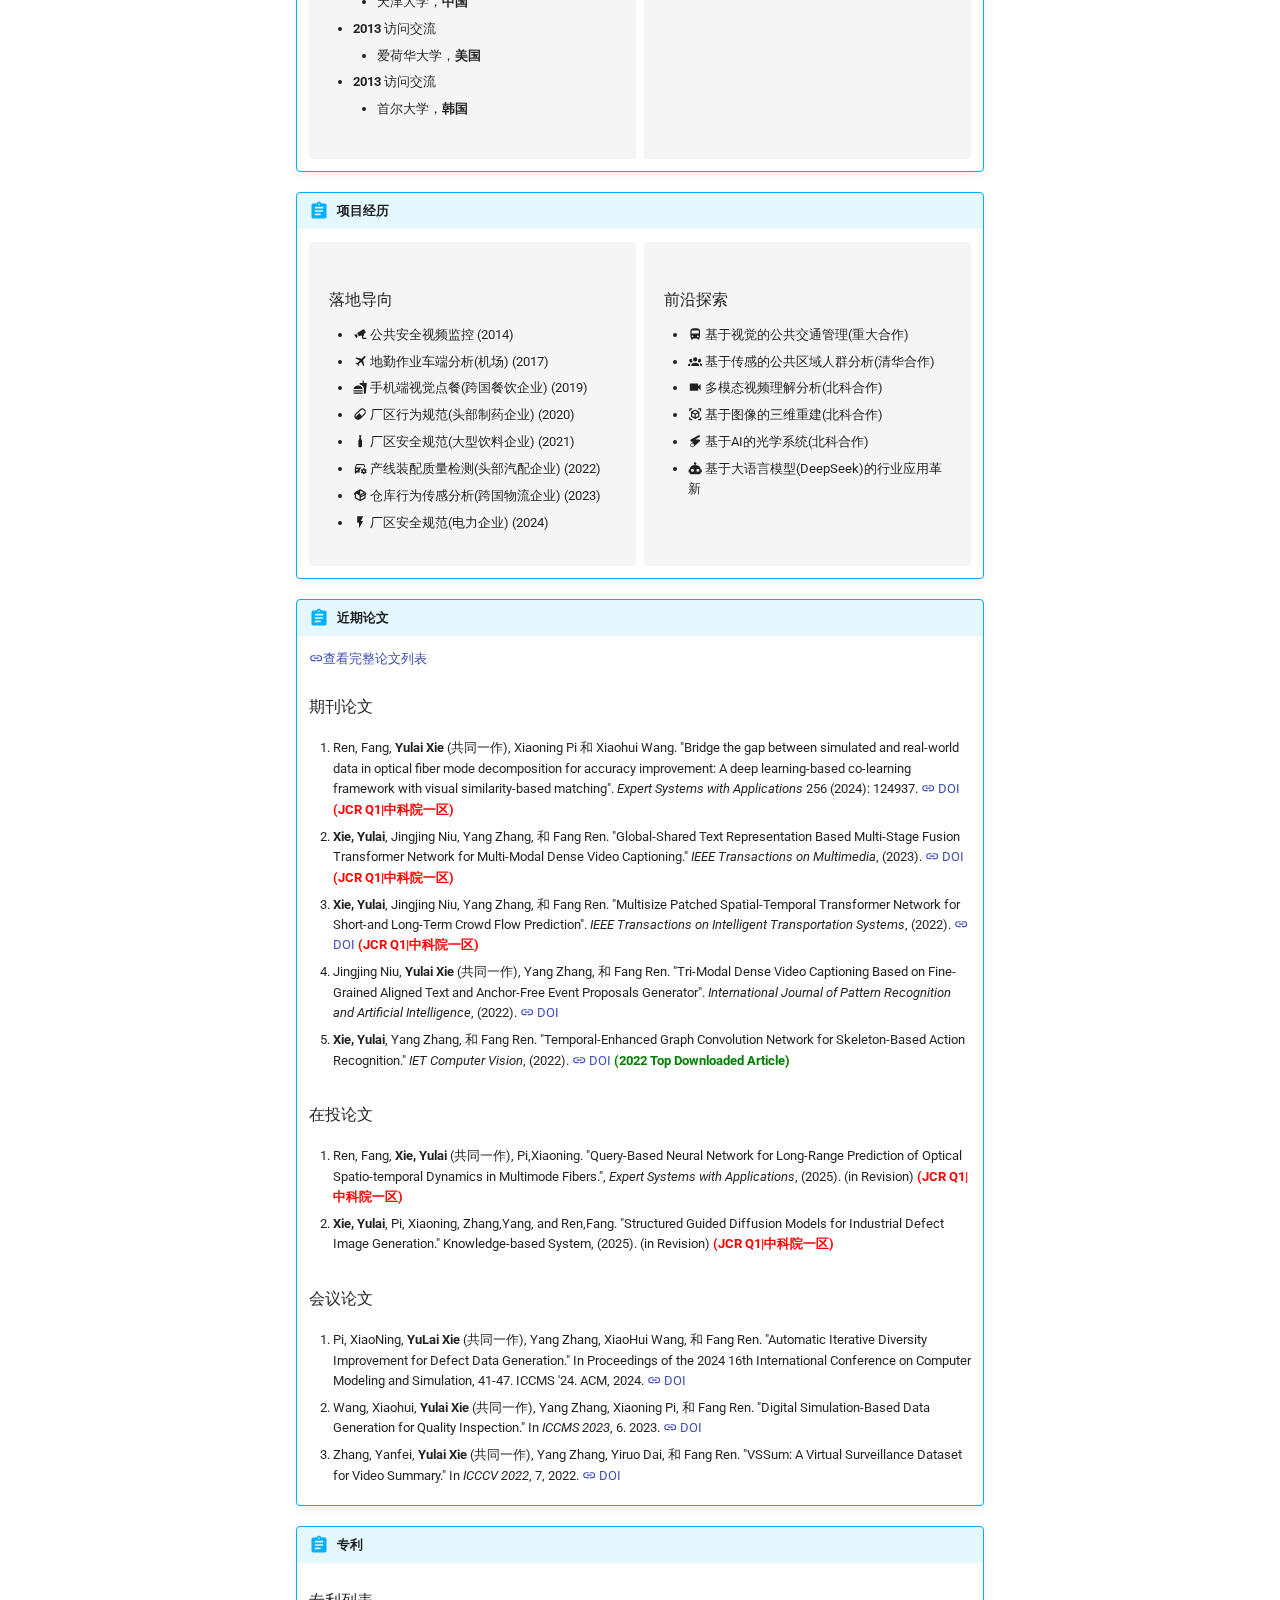
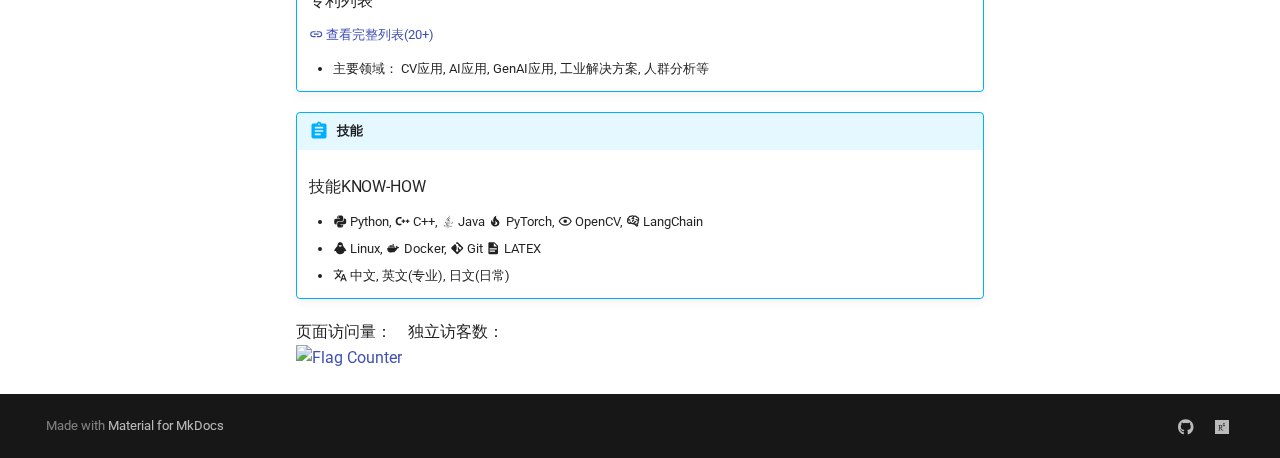
==== commit 77eddda3: "update" ====
--- a/chinese/index.html
+++ b/chinese/index.html
@@ -414,9 +414,9 @@
 </li>
       
         <li class="md-nav__item">
-  <a href="#_10" class="md-nav__link">
-    <span class="md-ellipsis">
-      技能列表
+  <a href="#know-how" class="md-nav__link">
+    <span class="md-ellipsis">
+      技能KNOW-HOW
     </span>
   </a>
   
@@ -547,9 +547,9 @@
 </li>
       
         <li class="md-nav__item">
-  <a href="#_10" class="md-nav__link">
-    <span class="md-ellipsis">
-      技能列表
+  <a href="#know-how" class="md-nav__link">
+    <span class="md-ellipsis">
+      技能KNOW-HOW
     </span>
   </a>
   
@@ -780,7 +780,7 @@
 </div>
 <div class="admonition abstract">
 <p class="admonition-title">技能</p>
-<h3 id="_10">技能列表</h3>
+<h3 id="know-how">技能KNOW-HOW</h3>
 <ul>
 <li><span class="twemoji"><svg xmlns="http://www.w3.org/2000/svg" viewBox="0 0 24 24"><path d="M19.14 7.5A2.86 2.86 0 0 1 22 10.36v3.78A2.86 2.86 0 0 1 19.14 17H12c0 .39.32.96.71.96H17v1.68a2.86 2.86 0 0 1-2.86 2.86H9.86A2.86 2.86 0 0 1 7 19.64v-3.75a2.85 2.85 0 0 1 2.86-2.85h5.25a2.85 2.85 0 0 0 2.85-2.86V7.5zm-4.28 11.79c-.4 0-.72.3-.72.89s.32.71.72.71a.71.71 0 0 0 .71-.71c0-.59-.32-.89-.71-.89m-10-1.79A2.86 2.86 0 0 1 2 14.64v-3.78A2.86 2.86 0 0 1 4.86 8H12c0-.39-.32-.96-.71-.96H7V5.36A2.86 2.86 0 0 1 9.86 2.5h4.28A2.86 2.86 0 0 1 17 5.36v3.75a2.85 2.85 0 0 1-2.86 2.85H8.89a2.85 2.85 0 0 0-2.85 2.86v2.68zM9.14 5.71c.4 0 .72-.3.72-.89s-.32-.71-.72-.71c-.39 0-.71.12-.71.71s.32.89.71.89"/></svg></span> Python, <span class="twemoji"><svg xmlns="http://www.w3.org/2000/svg" viewBox="0 0 24 24"><path d="m10.5 15.97.41 2.44c-.26.14-.68.27-1.24.39-.57.13-1.24.2-2.01.2-2.21-.04-3.87-.7-4.98-1.96Q1 15.135 1 12.21c.05-2.31.72-4.08 2-5.32C4.32 5.64 5.96 5 7.94 5c.75 0 1.4.07 1.94.19s.94.25 1.2.4l-.58 2.49-1.06-.34c-.4-.1-.86-.15-1.39-.15-1.16-.01-2.12.36-2.87 1.1-.76.73-1.15 1.85-1.18 3.34 0 1.36.37 2.42 1.08 3.2.71.77 1.71 1.17 2.99 1.18l1.33-.12c.43-.08.79-.19 1.1-.32M11 11h2V9h2v2h2v2h-2v2h-2v-2h-2zm7 0h2V9h2v2h2v2h-2v2h-2v-2h-2z"/></svg></span> C++, <span class="twemoji"><svg xmlns="http://www.w3.org/2000/svg" viewBox="0 0 24 24"><path d="M16.5 6.08s-6.84 1.71-3.56 5.48c.97 1.11-.25 2.11-.25 2.11s2.45-1.25 1.31-2.85c-1.06-1.47-1.86-2.2 2.5-4.74m-4.47 1.2C16.08 4.08 14 2 14 2c.84 3.3-2.96 4.3-4.33 6.36-.94 1.4.46 2.91 2.33 4.64-.71-1.7-3.22-3.16.03-5.72M9.37 17.47c-3.08.86 1.88 2.63 5.79.96-.38-.15-.75-.33-1.1-.54-1.36.31-2.76.37-4.14.18-1.31-.16-.55-.6-.55-.6m5.32-1.68c-1.75.38-3.56.47-5.34.26-1.31-.13-.45-.77-.45-.77-3.4 1.13 1.88 2.4 6.6 1.02-.29-.11-.57-.3-.81-.51m3.42 3.3s.57.47-.61.83c-2.28.68-9.43.89-11.41.03-.71-.31.63-.74 1.05-.83.23-.06.46-.08.69-.08-.79-.54-5.13 1.1-2.19 1.56 7.97 1.3 14.54-.6 12.47-1.51m-2.74-4.86c.29-.19.6-.35.92-.49 0 0-1.51.26-3.02.4-1.6.16-3.21.18-4.81.06-2.35-.31 1.29-1.2 1.29-1.2-1.1 0-2.18.26-3.16.75-2.05 1 5.1 1.45 8.78.48m.9 2.42c-.02.04-.04.07-.08.1 5.01-1.31 3.17-4.64.77-3.81-.13.06-.24.14-.31.25.14-.05.28-.09.43-.12 1.2-.24 2.92 1.63-.81 3.58m.13 4.61c-3.01.52-6.09.56-9.12.14 0 0 .46.38 2.81.53 3.6.23 9.13-.13 9.26-1.83.03.01-.23.65-2.95 1.16"/></svg></span> Java  <span class="twemoji"><svg xmlns="http://www.w3.org/2000/svg" viewBox="0 0 24 24"><path d="M17.66 11.2c-.23-.3-.51-.56-.77-.82-.67-.6-1.43-1.03-2.07-1.66C13.33 7.26 13 4.85 13.95 3c-.95.23-1.78.75-2.49 1.32-2.59 2.08-3.61 5.75-2.39 8.9.04.1.08.2.08.33 0 .22-.15.42-.35.5-.23.1-.47.04-.66-.12a.6.6 0 0 1-.14-.17c-1.13-1.43-1.31-3.48-.55-5.12C5.78 10 4.87 12.3 5 14.47c.06.5.12 1 .29 1.5.14.6.41 1.2.71 1.73 1.08 1.73 2.95 2.97 4.96 3.22 2.14.27 4.43-.12 6.07-1.6 1.83-1.66 2.47-4.32 1.53-6.6l-.13-.26c-.21-.46-.77-1.26-.77-1.26m-3.16 6.3c-.28.24-.74.5-1.1.6-1.12.4-2.24-.16-2.9-.82 1.19-.28 1.9-1.16 2.11-2.05.17-.8-.15-1.46-.28-2.23-.12-.74-.1-1.37.17-2.06.19.38.39.76.63 1.06.77 1 1.98 1.44 2.24 2.8.04.14.06.28.06.43.03.82-.33 1.72-.93 2.27"/></svg></span> PyTorch, <span class="twemoji"><svg xmlns="http://www.w3.org/2000/svg" viewBox="0 0 24 24"><path d="M12 9a3 3 0 0 1 3 3 3 3 0 0 1-3 3 3 3 0 0 1-3-3 3 3 0 0 1 3-3m0-4.5c5 0 9.27 3.11 11 7.5-1.73 4.39-6 7.5-11 7.5S2.73 16.39 1 12c1.73-4.39 6-7.5 11-7.5M3.18 12a9.821 9.821 0 0 0 17.64 0 9.821 9.821 0 0 0-17.64 0"/></svg></span> OpenCV, <span class="twemoji"><svg xmlns="http://www.w3.org/2000/svg" viewBox="0 0 24 24"><path d="M21.33 12.91c.09 1.55-.62 3.04-1.89 3.95l.77 1.49c.23.45.26.98.06 1.45-.19.47-.58.84-1.06 1l-.79.25a1.687 1.687 0 0 1-1.86-.55L14.44 18c-.89-.15-1.73-.53-2.44-1.1-.5.15-1 .23-1.5.23-.88 0-1.76-.27-2.5-.79-.53.16-1.07.23-1.62.22-.79.01-1.57-.15-2.3-.45a4.1 4.1 0 0 1-2.43-3.61c-.08-.72.04-1.45.35-2.11-.29-.75-.32-1.57-.07-2.33C2.3 7.11 3 6.32 3.87 5.82c.58-1.69 2.21-2.82 4-2.7 1.6-1.5 4.05-1.66 5.83-.37.42-.11.86-.17 1.3-.17 1.36-.03 2.65.57 3.5 1.64 2.04.53 3.5 2.35 3.58 4.47.05 1.11-.25 2.2-.86 3.13.07.36.11.72.11 1.09m-5-1.41c.57.07 1.02.5 1.02 1.07a1 1 0 0 1-1 1h-.63c-.32.9-.88 1.69-1.62 2.29.25.09.51.14.77.21 5.13-.07 4.53-3.2 4.53-3.25a2.59 2.59 0 0 0-2.69-2.49 1 1 0 0 1-1-1 1 1 0 0 1 1-1c1.23.03 2.41.49 3.33 1.3.05-.29.08-.59.08-.89-.06-1.24-.62-2.32-2.87-2.53-1.25-2.96-4.4-1.32-4.4-.4-.03.23.21.72.25.75a1 1 0 0 1 1 1c0 .55-.45 1-1 1-.53-.02-1.03-.22-1.43-.56-.48.31-1.03.5-1.6.56-.57.05-1.04-.35-1.07-.9a.97.97 0 0 1 .88-1.1c.16-.02.94-.14.94-.77 0-.66.25-1.29.68-1.79-.92-.25-1.91.08-2.91 1.29C6.75 5 6 5.25 5.45 7.2 4.5 7.67 4 8 3.78 9c1.08-.22 2.19-.13 3.22.25.5.19.78.75.59 1.29-.19.52-.77.78-1.29.59-.73-.32-1.55-.34-2.3-.06-.32.27-.32.83-.32 1.27 0 .74.37 1.43 1 1.83.53.27 1.12.41 1.71.4q-.225-.39-.39-.81a1.038 1.038 0 0 1 1.96-.68c.4 1.14 1.42 1.92 2.62 2.05 1.37-.07 2.59-.88 3.19-2.13.23-1.38 1.34-1.5 2.56-1.5m2 7.47-.62-1.3-.71.16 1 1.25zm-4.65-8.61a1 1 0 0 0-.91-1.03c-.71-.04-1.4.2-1.93.67-.57.58-.87 1.38-.84 2.19a1 1 0 0 0 1 1c.57 0 1-.45 1-1 0-.27.07-.54.23-.76.12-.1.27-.15.43-.15.55.03 1.02-.38 1.02-.92"/></svg></span> LangChain</li>
 <li><span class="twemoji"><svg xmlns="http://www.w3.org/2000/svg" viewBox="0 0 24 24"><path d="M14.62 8.35c-.42.28-1.75 1.04-1.95 1.19-.39.31-.75.29-1.14-.01-.2-.16-1.53-.92-1.95-1.19-.48-.31-.45-.7.08-.92 1.64-.69 3.28-.64 4.91.03.49.21.51.6.05.9m7.22 7.28c-.93-2.09-2.2-3.99-3.84-5.66a4.3 4.3 0 0 1-1.06-1.88c-.1-.33-.17-.67-.24-1.01-.2-.88-.29-1.78-.7-2.61-.73-1.58-2-2.4-3.84-2.47-1.81.05-3.16.81-3.95 2.4-.21.43-.36.88-.46 1.34-.17.76-.32 1.55-.5 2.32-.15.65-.45 1.21-.96 1.71-1.61 1.57-2.9 3.37-3.88 5.35-.14.29-.28.58-.37.88-.19.66.29 1.12.99.96.44-.09.88-.18 1.3-.31.41-.15.57-.05.67.35.65 2.15 2.07 3.66 4.24 4.5 4.12 1.56 8.93-.66 9.97-4.58.07-.27.17-.37.47-.27.46.14.93.24 1.4.35.49.09.85-.16.92-.64.03-.26-.06-.49-.16-.73"/></svg></span> Linux, <span class="twemoji"><svg xmlns="http://www.w3.org/2000/svg" viewBox="0 0 24 24"><path d="M21.81 10.25c-.06-.04-.56-.43-1.64-.43-.28 0-.56.03-.84.08-.21-1.4-1.38-2.11-1.43-2.14l-.29-.17-.18.27c-.24.36-.43.77-.51 1.19-.2.8-.08 1.56.33 2.21-.49.28-1.29.35-1.46.35H2.62c-.34 0-.62.28-.62.63 0 1.15.18 2.3.58 3.38.45 1.19 1.13 2.07 2 2.61.98.6 2.59.94 4.42.94.79 0 1.61-.07 2.42-.22 1.12-.2 2.2-.59 3.19-1.16A8.3 8.3 0 0 0 16.78 16c1.05-1.17 1.67-2.5 2.12-3.65h.19c1.14 0 1.85-.46 2.24-.85.26-.24.45-.53.59-.87l.08-.24zm-17.96.99h1.76c.08 0 .16-.07.16-.16V9.5c0-.08-.07-.16-.16-.16H3.85c-.09 0-.16.07-.16.16v1.58c.01.09.07.16.16.16m2.43 0h1.76c.08 0 .16-.07.16-.16V9.5c0-.08-.07-.16-.16-.16H6.28c-.09 0-.16.07-.16.16v1.58c.01.09.07.16.16.16m2.47 0h1.75c.1 0 .17-.07.17-.16V9.5c0-.08-.06-.16-.17-.16H8.75c-.08 0-.15.07-.15.16v1.58c0 .09.06.16.15.16m2.44 0h1.77c.08 0 .15-.07.15-.16V9.5c0-.08-.06-.16-.15-.16h-1.77c-.08 0-.15.07-.15.16v1.58c0 .09.07.16.15.16M6.28 9h1.76c.08 0 .16-.09.16-.18V7.25c0-.09-.07-.16-.16-.16H6.28c-.09 0-.16.06-.16.16v1.57c.01.09.07.18.16.18m2.47 0h1.75c.1 0 .17-.09.17-.18V7.25c0-.09-.06-.16-.17-.16H8.75c-.08 0-.15.06-.15.16v1.57c0 .09.06.18.15.18m2.44 0h1.77c.08 0 .15-.09.15-.18V7.25c0-.09-.07-.16-.15-.16h-1.77c-.08 0-.15.06-.15.16v1.57c0 .09.07.18.15.18m0-2.28h1.77c.08 0 .15-.07.15-.16V5c0-.1-.07-.17-.15-.17h-1.77c-.08 0-.15.06-.15.17v1.56c0 .08.07.16.15.16m2.46 4.52h1.76c.09 0 .16-.07.16-.16V9.5c0-.08-.07-.16-.16-.16h-1.76c-.08 0-.15.07-.15.16v1.58c0 .09.07.16.15.16"/></svg></span> Docker, <span class="twemoji"><svg xmlns="http://www.w3.org/2000/svg" viewBox="0 0 24 24"><path d="M2.6 10.59 8.38 4.8l1.69 1.7c-.24.85.15 1.78.93 2.23v5.54c-.6.34-1 .99-1 1.73a2 2 0 0 0 2 2 2 2 0 0 0 2-2c0-.74-.4-1.39-1-1.73V9.41l2.07 2.09c-.07.15-.07.32-.07.5a2 2 0 0 0 2 2 2 2 0 0 0 2-2 2 2 0 0 0-2-2c-.18 0-.35 0-.5.07L13.93 7.5a1.98 1.98 0 0 0-1.15-2.34c-.43-.16-.88-.2-1.28-.09L9.8 3.38l.79-.78c.78-.79 2.04-.79 2.82 0l7.99 7.99c.79.78.79 2.04 0 2.82l-7.99 7.99c-.78.79-2.04.79-2.82 0L2.6 13.41c-.79-.78-.79-2.04 0-2.82"/></svg></span> Git  <span class="twemoji"><svg xmlns="http://www.w3.org/2000/svg" viewBox="0 0 24 24"><path d="M13 9h5.5L13 3.5zM6 2h8l6 6v12a2 2 0 0 1-2 2H6a2 2 0 0 1-2-2V4c0-1.11.89-2 2-2m9 16v-2H6v2zm3-4v-2H6v2z"/></svg></span> LATEX</li>
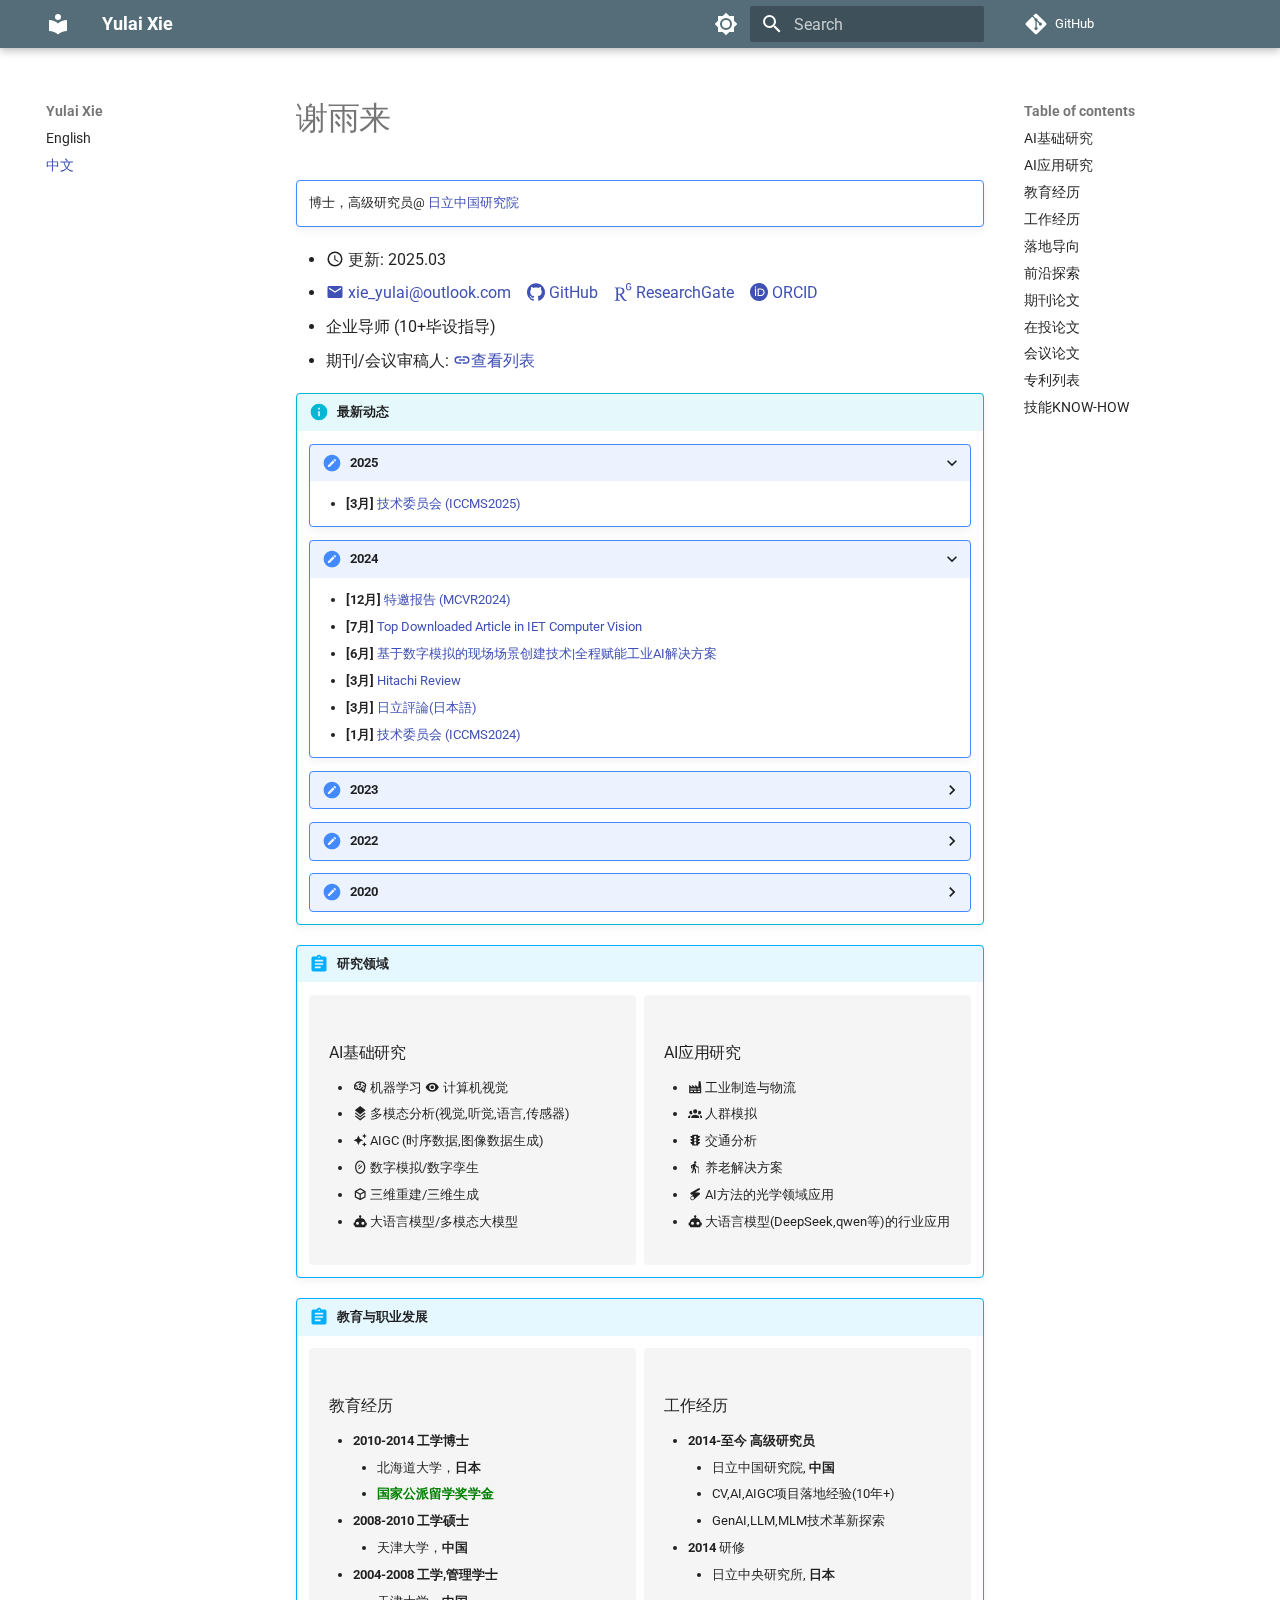
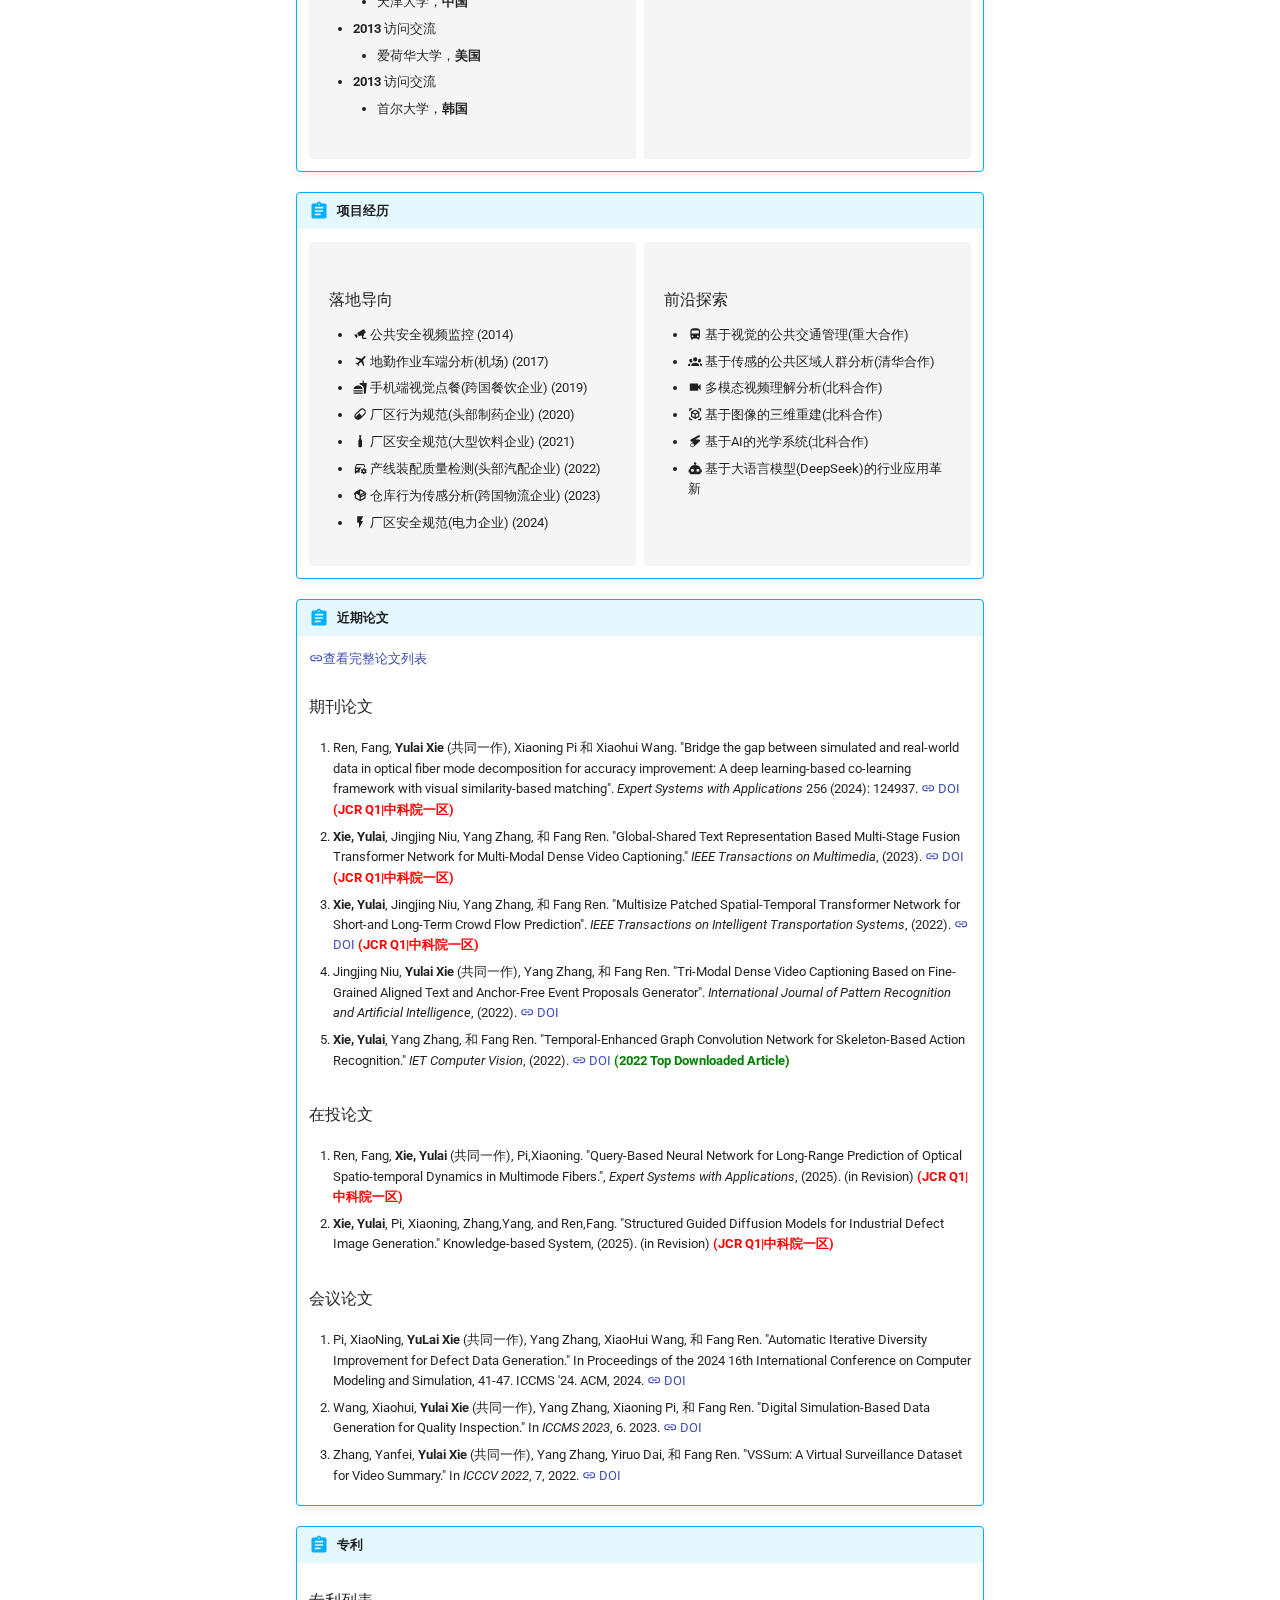
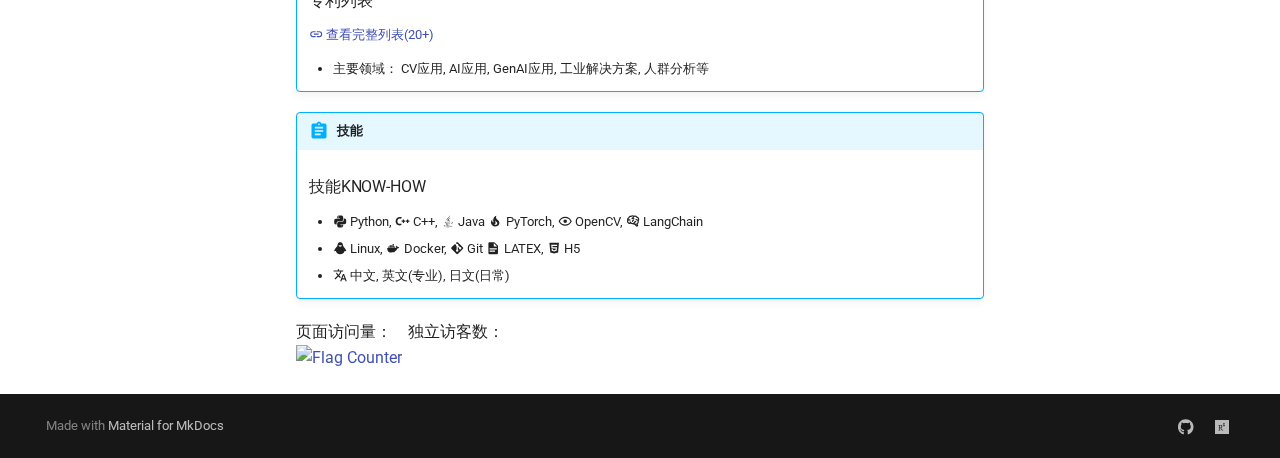
==== commit 761509d4: "update" ====
--- a/chinese/index.html
+++ b/chinese/index.html
@@ -783,7 +783,7 @@
 <h3 id="know-how">技能KNOW-HOW</h3>
 <ul>
 <li><span class="twemoji"><svg xmlns="http://www.w3.org/2000/svg" viewBox="0 0 24 24"><path d="M19.14 7.5A2.86 2.86 0 0 1 22 10.36v3.78A2.86 2.86 0 0 1 19.14 17H12c0 .39.32.96.71.96H17v1.68a2.86 2.86 0 0 1-2.86 2.86H9.86A2.86 2.86 0 0 1 7 19.64v-3.75a2.85 2.85 0 0 1 2.86-2.85h5.25a2.85 2.85 0 0 0 2.85-2.86V7.5zm-4.28 11.79c-.4 0-.72.3-.72.89s.32.71.72.71a.71.71 0 0 0 .71-.71c0-.59-.32-.89-.71-.89m-10-1.79A2.86 2.86 0 0 1 2 14.64v-3.78A2.86 2.86 0 0 1 4.86 8H12c0-.39-.32-.96-.71-.96H7V5.36A2.86 2.86 0 0 1 9.86 2.5h4.28A2.86 2.86 0 0 1 17 5.36v3.75a2.85 2.85 0 0 1-2.86 2.85H8.89a2.85 2.85 0 0 0-2.85 2.86v2.68zM9.14 5.71c.4 0 .72-.3.72-.89s-.32-.71-.72-.71c-.39 0-.71.12-.71.71s.32.89.71.89"/></svg></span> Python, <span class="twemoji"><svg xmlns="http://www.w3.org/2000/svg" viewBox="0 0 24 24"><path d="m10.5 15.97.41 2.44c-.26.14-.68.27-1.24.39-.57.13-1.24.2-2.01.2-2.21-.04-3.87-.7-4.98-1.96Q1 15.135 1 12.21c.05-2.31.72-4.08 2-5.32C4.32 5.64 5.96 5 7.94 5c.75 0 1.4.07 1.94.19s.94.25 1.2.4l-.58 2.49-1.06-.34c-.4-.1-.86-.15-1.39-.15-1.16-.01-2.12.36-2.87 1.1-.76.73-1.15 1.85-1.18 3.34 0 1.36.37 2.42 1.08 3.2.71.77 1.71 1.17 2.99 1.18l1.33-.12c.43-.08.79-.19 1.1-.32M11 11h2V9h2v2h2v2h-2v2h-2v-2h-2zm7 0h2V9h2v2h2v2h-2v2h-2v-2h-2z"/></svg></span> C++, <span class="twemoji"><svg xmlns="http://www.w3.org/2000/svg" viewBox="0 0 24 24"><path d="M16.5 6.08s-6.84 1.71-3.56 5.48c.97 1.11-.25 2.11-.25 2.11s2.45-1.25 1.31-2.85c-1.06-1.47-1.86-2.2 2.5-4.74m-4.47 1.2C16.08 4.08 14 2 14 2c.84 3.3-2.96 4.3-4.33 6.36-.94 1.4.46 2.91 2.33 4.64-.71-1.7-3.22-3.16.03-5.72M9.37 17.47c-3.08.86 1.88 2.63 5.79.96-.38-.15-.75-.33-1.1-.54-1.36.31-2.76.37-4.14.18-1.31-.16-.55-.6-.55-.6m5.32-1.68c-1.75.38-3.56.47-5.34.26-1.31-.13-.45-.77-.45-.77-3.4 1.13 1.88 2.4 6.6 1.02-.29-.11-.57-.3-.81-.51m3.42 3.3s.57.47-.61.83c-2.28.68-9.43.89-11.41.03-.71-.31.63-.74 1.05-.83.23-.06.46-.08.69-.08-.79-.54-5.13 1.1-2.19 1.56 7.97 1.3 14.54-.6 12.47-1.51m-2.74-4.86c.29-.19.6-.35.92-.49 0 0-1.51.26-3.02.4-1.6.16-3.21.18-4.81.06-2.35-.31 1.29-1.2 1.29-1.2-1.1 0-2.18.26-3.16.75-2.05 1 5.1 1.45 8.78.48m.9 2.42c-.02.04-.04.07-.08.1 5.01-1.31 3.17-4.64.77-3.81-.13.06-.24.14-.31.25.14-.05.28-.09.43-.12 1.2-.24 2.92 1.63-.81 3.58m.13 4.61c-3.01.52-6.09.56-9.12.14 0 0 .46.38 2.81.53 3.6.23 9.13-.13 9.26-1.83.03.01-.23.65-2.95 1.16"/></svg></span> Java  <span class="twemoji"><svg xmlns="http://www.w3.org/2000/svg" viewBox="0 0 24 24"><path d="M17.66 11.2c-.23-.3-.51-.56-.77-.82-.67-.6-1.43-1.03-2.07-1.66C13.33 7.26 13 4.85 13.95 3c-.95.23-1.78.75-2.49 1.32-2.59 2.08-3.61 5.75-2.39 8.9.04.1.08.2.08.33 0 .22-.15.42-.35.5-.23.1-.47.04-.66-.12a.6.6 0 0 1-.14-.17c-1.13-1.43-1.31-3.48-.55-5.12C5.78 10 4.87 12.3 5 14.47c.06.5.12 1 .29 1.5.14.6.41 1.2.71 1.73 1.08 1.73 2.95 2.97 4.96 3.22 2.14.27 4.43-.12 6.07-1.6 1.83-1.66 2.47-4.32 1.53-6.6l-.13-.26c-.21-.46-.77-1.26-.77-1.26m-3.16 6.3c-.28.24-.74.5-1.1.6-1.12.4-2.24-.16-2.9-.82 1.19-.28 1.9-1.16 2.11-2.05.17-.8-.15-1.46-.28-2.23-.12-.74-.1-1.37.17-2.06.19.38.39.76.63 1.06.77 1 1.98 1.44 2.24 2.8.04.14.06.28.06.43.03.82-.33 1.72-.93 2.27"/></svg></span> PyTorch, <span class="twemoji"><svg xmlns="http://www.w3.org/2000/svg" viewBox="0 0 24 24"><path d="M12 9a3 3 0 0 1 3 3 3 3 0 0 1-3 3 3 3 0 0 1-3-3 3 3 0 0 1 3-3m0-4.5c5 0 9.27 3.11 11 7.5-1.73 4.39-6 7.5-11 7.5S2.73 16.39 1 12c1.73-4.39 6-7.5 11-7.5M3.18 12a9.821 9.821 0 0 0 17.64 0 9.821 9.821 0 0 0-17.64 0"/></svg></span> OpenCV, <span class="twemoji"><svg xmlns="http://www.w3.org/2000/svg" viewBox="0 0 24 24"><path d="M21.33 12.91c.09 1.55-.62 3.04-1.89 3.95l.77 1.49c.23.45.26.98.06 1.45-.19.47-.58.84-1.06 1l-.79.25a1.687 1.687 0 0 1-1.86-.55L14.44 18c-.89-.15-1.73-.53-2.44-1.1-.5.15-1 .23-1.5.23-.88 0-1.76-.27-2.5-.79-.53.16-1.07.23-1.62.22-.79.01-1.57-.15-2.3-.45a4.1 4.1 0 0 1-2.43-3.61c-.08-.72.04-1.45.35-2.11-.29-.75-.32-1.57-.07-2.33C2.3 7.11 3 6.32 3.87 5.82c.58-1.69 2.21-2.82 4-2.7 1.6-1.5 4.05-1.66 5.83-.37.42-.11.86-.17 1.3-.17 1.36-.03 2.65.57 3.5 1.64 2.04.53 3.5 2.35 3.58 4.47.05 1.11-.25 2.2-.86 3.13.07.36.11.72.11 1.09m-5-1.41c.57.07 1.02.5 1.02 1.07a1 1 0 0 1-1 1h-.63c-.32.9-.88 1.69-1.62 2.29.25.09.51.14.77.21 5.13-.07 4.53-3.2 4.53-3.25a2.59 2.59 0 0 0-2.69-2.49 1 1 0 0 1-1-1 1 1 0 0 1 1-1c1.23.03 2.41.49 3.33 1.3.05-.29.08-.59.08-.89-.06-1.24-.62-2.32-2.87-2.53-1.25-2.96-4.4-1.32-4.4-.4-.03.23.21.72.25.75a1 1 0 0 1 1 1c0 .55-.45 1-1 1-.53-.02-1.03-.22-1.43-.56-.48.31-1.03.5-1.6.56-.57.05-1.04-.35-1.07-.9a.97.97 0 0 1 .88-1.1c.16-.02.94-.14.94-.77 0-.66.25-1.29.68-1.79-.92-.25-1.91.08-2.91 1.29C6.75 5 6 5.25 5.45 7.2 4.5 7.67 4 8 3.78 9c1.08-.22 2.19-.13 3.22.25.5.19.78.75.59 1.29-.19.52-.77.78-1.29.59-.73-.32-1.55-.34-2.3-.06-.32.27-.32.83-.32 1.27 0 .74.37 1.43 1 1.83.53.27 1.12.41 1.71.4q-.225-.39-.39-.81a1.038 1.038 0 0 1 1.96-.68c.4 1.14 1.42 1.92 2.62 2.05 1.37-.07 2.59-.88 3.19-2.13.23-1.38 1.34-1.5 2.56-1.5m2 7.47-.62-1.3-.71.16 1 1.25zm-4.65-8.61a1 1 0 0 0-.91-1.03c-.71-.04-1.4.2-1.93.67-.57.58-.87 1.38-.84 2.19a1 1 0 0 0 1 1c.57 0 1-.45 1-1 0-.27.07-.54.23-.76.12-.1.27-.15.43-.15.55.03 1.02-.38 1.02-.92"/></svg></span> LangChain</li>
-<li><span class="twemoji"><svg xmlns="http://www.w3.org/2000/svg" viewBox="0 0 24 24"><path d="M14.62 8.35c-.42.28-1.75 1.04-1.95 1.19-.39.31-.75.29-1.14-.01-.2-.16-1.53-.92-1.95-1.19-.48-.31-.45-.7.08-.92 1.64-.69 3.28-.64 4.91.03.49.21.51.6.05.9m7.22 7.28c-.93-2.09-2.2-3.99-3.84-5.66a4.3 4.3 0 0 1-1.06-1.88c-.1-.33-.17-.67-.24-1.01-.2-.88-.29-1.78-.7-2.61-.73-1.58-2-2.4-3.84-2.47-1.81.05-3.16.81-3.95 2.4-.21.43-.36.88-.46 1.34-.17.76-.32 1.55-.5 2.32-.15.65-.45 1.21-.96 1.71-1.61 1.57-2.9 3.37-3.88 5.35-.14.29-.28.58-.37.88-.19.66.29 1.12.99.96.44-.09.88-.18 1.3-.31.41-.15.57-.05.67.35.65 2.15 2.07 3.66 4.24 4.5 4.12 1.56 8.93-.66 9.97-4.58.07-.27.17-.37.47-.27.46.14.93.24 1.4.35.49.09.85-.16.92-.64.03-.26-.06-.49-.16-.73"/></svg></span> Linux, <span class="twemoji"><svg xmlns="http://www.w3.org/2000/svg" viewBox="0 0 24 24"><path d="M21.81 10.25c-.06-.04-.56-.43-1.64-.43-.28 0-.56.03-.84.08-.21-1.4-1.38-2.11-1.43-2.14l-.29-.17-.18.27c-.24.36-.43.77-.51 1.19-.2.8-.08 1.56.33 2.21-.49.28-1.29.35-1.46.35H2.62c-.34 0-.62.28-.62.63 0 1.15.18 2.3.58 3.38.45 1.19 1.13 2.07 2 2.61.98.6 2.59.94 4.42.94.79 0 1.61-.07 2.42-.22 1.12-.2 2.2-.59 3.19-1.16A8.3 8.3 0 0 0 16.78 16c1.05-1.17 1.67-2.5 2.12-3.65h.19c1.14 0 1.85-.46 2.24-.85.26-.24.45-.53.59-.87l.08-.24zm-17.96.99h1.76c.08 0 .16-.07.16-.16V9.5c0-.08-.07-.16-.16-.16H3.85c-.09 0-.16.07-.16.16v1.58c.01.09.07.16.16.16m2.43 0h1.76c.08 0 .16-.07.16-.16V9.5c0-.08-.07-.16-.16-.16H6.28c-.09 0-.16.07-.16.16v1.58c.01.09.07.16.16.16m2.47 0h1.75c.1 0 .17-.07.17-.16V9.5c0-.08-.06-.16-.17-.16H8.75c-.08 0-.15.07-.15.16v1.58c0 .09.06.16.15.16m2.44 0h1.77c.08 0 .15-.07.15-.16V9.5c0-.08-.06-.16-.15-.16h-1.77c-.08 0-.15.07-.15.16v1.58c0 .09.07.16.15.16M6.28 9h1.76c.08 0 .16-.09.16-.18V7.25c0-.09-.07-.16-.16-.16H6.28c-.09 0-.16.06-.16.16v1.57c.01.09.07.18.16.18m2.47 0h1.75c.1 0 .17-.09.17-.18V7.25c0-.09-.06-.16-.17-.16H8.75c-.08 0-.15.06-.15.16v1.57c0 .09.06.18.15.18m2.44 0h1.77c.08 0 .15-.09.15-.18V7.25c0-.09-.07-.16-.15-.16h-1.77c-.08 0-.15.06-.15.16v1.57c0 .09.07.18.15.18m0-2.28h1.77c.08 0 .15-.07.15-.16V5c0-.1-.07-.17-.15-.17h-1.77c-.08 0-.15.06-.15.17v1.56c0 .08.07.16.15.16m2.46 4.52h1.76c.09 0 .16-.07.16-.16V9.5c0-.08-.07-.16-.16-.16h-1.76c-.08 0-.15.07-.15.16v1.58c0 .09.07.16.15.16"/></svg></span> Docker, <span class="twemoji"><svg xmlns="http://www.w3.org/2000/svg" viewBox="0 0 24 24"><path d="M2.6 10.59 8.38 4.8l1.69 1.7c-.24.85.15 1.78.93 2.23v5.54c-.6.34-1 .99-1 1.73a2 2 0 0 0 2 2 2 2 0 0 0 2-2c0-.74-.4-1.39-1-1.73V9.41l2.07 2.09c-.07.15-.07.32-.07.5a2 2 0 0 0 2 2 2 2 0 0 0 2-2 2 2 0 0 0-2-2c-.18 0-.35 0-.5.07L13.93 7.5a1.98 1.98 0 0 0-1.15-2.34c-.43-.16-.88-.2-1.28-.09L9.8 3.38l.79-.78c.78-.79 2.04-.79 2.82 0l7.99 7.99c.79.78.79 2.04 0 2.82l-7.99 7.99c-.78.79-2.04.79-2.82 0L2.6 13.41c-.79-.78-.79-2.04 0-2.82"/></svg></span> Git  <span class="twemoji"><svg xmlns="http://www.w3.org/2000/svg" viewBox="0 0 24 24"><path d="M13 9h5.5L13 3.5zM6 2h8l6 6v12a2 2 0 0 1-2 2H6a2 2 0 0 1-2-2V4c0-1.11.89-2 2-2m9 16v-2H6v2zm3-4v-2H6v2z"/></svg></span> LATEX</li>
+<li><span class="twemoji"><svg xmlns="http://www.w3.org/2000/svg" viewBox="0 0 24 24"><path d="M14.62 8.35c-.42.28-1.75 1.04-1.95 1.19-.39.31-.75.29-1.14-.01-.2-.16-1.53-.92-1.95-1.19-.48-.31-.45-.7.08-.92 1.64-.69 3.28-.64 4.91.03.49.21.51.6.05.9m7.22 7.28c-.93-2.09-2.2-3.99-3.84-5.66a4.3 4.3 0 0 1-1.06-1.88c-.1-.33-.17-.67-.24-1.01-.2-.88-.29-1.78-.7-2.61-.73-1.58-2-2.4-3.84-2.47-1.81.05-3.16.81-3.95 2.4-.21.43-.36.88-.46 1.34-.17.76-.32 1.55-.5 2.32-.15.65-.45 1.21-.96 1.71-1.61 1.57-2.9 3.37-3.88 5.35-.14.29-.28.58-.37.88-.19.66.29 1.12.99.96.44-.09.88-.18 1.3-.31.41-.15.57-.05.67.35.65 2.15 2.07 3.66 4.24 4.5 4.12 1.56 8.93-.66 9.97-4.58.07-.27.17-.37.47-.27.46.14.93.24 1.4.35.49.09.85-.16.92-.64.03-.26-.06-.49-.16-.73"/></svg></span> Linux, <span class="twemoji"><svg xmlns="http://www.w3.org/2000/svg" viewBox="0 0 24 24"><path d="M21.81 10.25c-.06-.04-.56-.43-1.64-.43-.28 0-.56.03-.84.08-.21-1.4-1.38-2.11-1.43-2.14l-.29-.17-.18.27c-.24.36-.43.77-.51 1.19-.2.8-.08 1.56.33 2.21-.49.28-1.29.35-1.46.35H2.62c-.34 0-.62.28-.62.63 0 1.15.18 2.3.58 3.38.45 1.19 1.13 2.07 2 2.61.98.6 2.59.94 4.42.94.79 0 1.61-.07 2.42-.22 1.12-.2 2.2-.59 3.19-1.16A8.3 8.3 0 0 0 16.78 16c1.05-1.17 1.67-2.5 2.12-3.65h.19c1.14 0 1.85-.46 2.24-.85.26-.24.45-.53.59-.87l.08-.24zm-17.96.99h1.76c.08 0 .16-.07.16-.16V9.5c0-.08-.07-.16-.16-.16H3.85c-.09 0-.16.07-.16.16v1.58c.01.09.07.16.16.16m2.43 0h1.76c.08 0 .16-.07.16-.16V9.5c0-.08-.07-.16-.16-.16H6.28c-.09 0-.16.07-.16.16v1.58c.01.09.07.16.16.16m2.47 0h1.75c.1 0 .17-.07.17-.16V9.5c0-.08-.06-.16-.17-.16H8.75c-.08 0-.15.07-.15.16v1.58c0 .09.06.16.15.16m2.44 0h1.77c.08 0 .15-.07.15-.16V9.5c0-.08-.06-.16-.15-.16h-1.77c-.08 0-.15.07-.15.16v1.58c0 .09.07.16.15.16M6.28 9h1.76c.08 0 .16-.09.16-.18V7.25c0-.09-.07-.16-.16-.16H6.28c-.09 0-.16.06-.16.16v1.57c.01.09.07.18.16.18m2.47 0h1.75c.1 0 .17-.09.17-.18V7.25c0-.09-.06-.16-.17-.16H8.75c-.08 0-.15.06-.15.16v1.57c0 .09.06.18.15.18m2.44 0h1.77c.08 0 .15-.09.15-.18V7.25c0-.09-.07-.16-.15-.16h-1.77c-.08 0-.15.06-.15.16v1.57c0 .09.07.18.15.18m0-2.28h1.77c.08 0 .15-.07.15-.16V5c0-.1-.07-.17-.15-.17h-1.77c-.08 0-.15.06-.15.17v1.56c0 .08.07.16.15.16m2.46 4.52h1.76c.09 0 .16-.07.16-.16V9.5c0-.08-.07-.16-.16-.16h-1.76c-.08 0-.15.07-.15.16v1.58c0 .09.07.16.15.16"/></svg></span> Docker, <span class="twemoji"><svg xmlns="http://www.w3.org/2000/svg" viewBox="0 0 24 24"><path d="M2.6 10.59 8.38 4.8l1.69 1.7c-.24.85.15 1.78.93 2.23v5.54c-.6.34-1 .99-1 1.73a2 2 0 0 0 2 2 2 2 0 0 0 2-2c0-.74-.4-1.39-1-1.73V9.41l2.07 2.09c-.07.15-.07.32-.07.5a2 2 0 0 0 2 2 2 2 0 0 0 2-2 2 2 0 0 0-2-2c-.18 0-.35 0-.5.07L13.93 7.5a1.98 1.98 0 0 0-1.15-2.34c-.43-.16-.88-.2-1.28-.09L9.8 3.38l.79-.78c.78-.79 2.04-.79 2.82 0l7.99 7.99c.79.78.79 2.04 0 2.82l-7.99 7.99c-.78.79-2.04.79-2.82 0L2.6 13.41c-.79-.78-.79-2.04 0-2.82"/></svg></span> Git  <span class="twemoji"><svg xmlns="http://www.w3.org/2000/svg" viewBox="0 0 24 24"><path d="M13 9h5.5L13 3.5zM6 2h8l6 6v12a2 2 0 0 1-2 2H6a2 2 0 0 1-2-2V4c0-1.11.89-2 2-2m9 16v-2H6v2zm3-4v-2H6v2z"/></svg></span> LATEX, <span class="twemoji"><svg xmlns="http://www.w3.org/2000/svg" viewBox="0 0 24 24"><path d="m12 17.56 4.07-1.13.55-6.1H9.38L9.2 8.3h7.6l.2-1.99H7l.56 6.01h6.89l-.23 2.58-2.22.6-2.22-.6-.14-1.66h-2l.29 3.19zM4.07 3h15.86L18.5 19.2 12 21l-6.5-1.8z"/></svg></span> H5</li>
 <li><span class="twemoji"><svg xmlns="http://www.w3.org/2000/svg" viewBox="0 0 24 24"><path d="m12.87 15.07-2.54-2.51.03-.03A17.5 17.5 0 0 0 14.07 6H17V4h-7V2H8v2H1v2h11.17C11.5 7.92 10.44 9.75 9 11.35 8.07 10.32 7.3 9.19 6.69 8h-2c.73 1.63 1.73 3.17 2.98 4.56l-5.09 5.02L4 19l5-5 3.11 3.11zM18.5 10h-2L12 22h2l1.12-3h4.75L21 22h2zm-2.62 7 1.62-4.33L19.12 17z"/></svg></span> 中文, 英文(专业), 日文(日常)</li>
 </ul>
 </div>
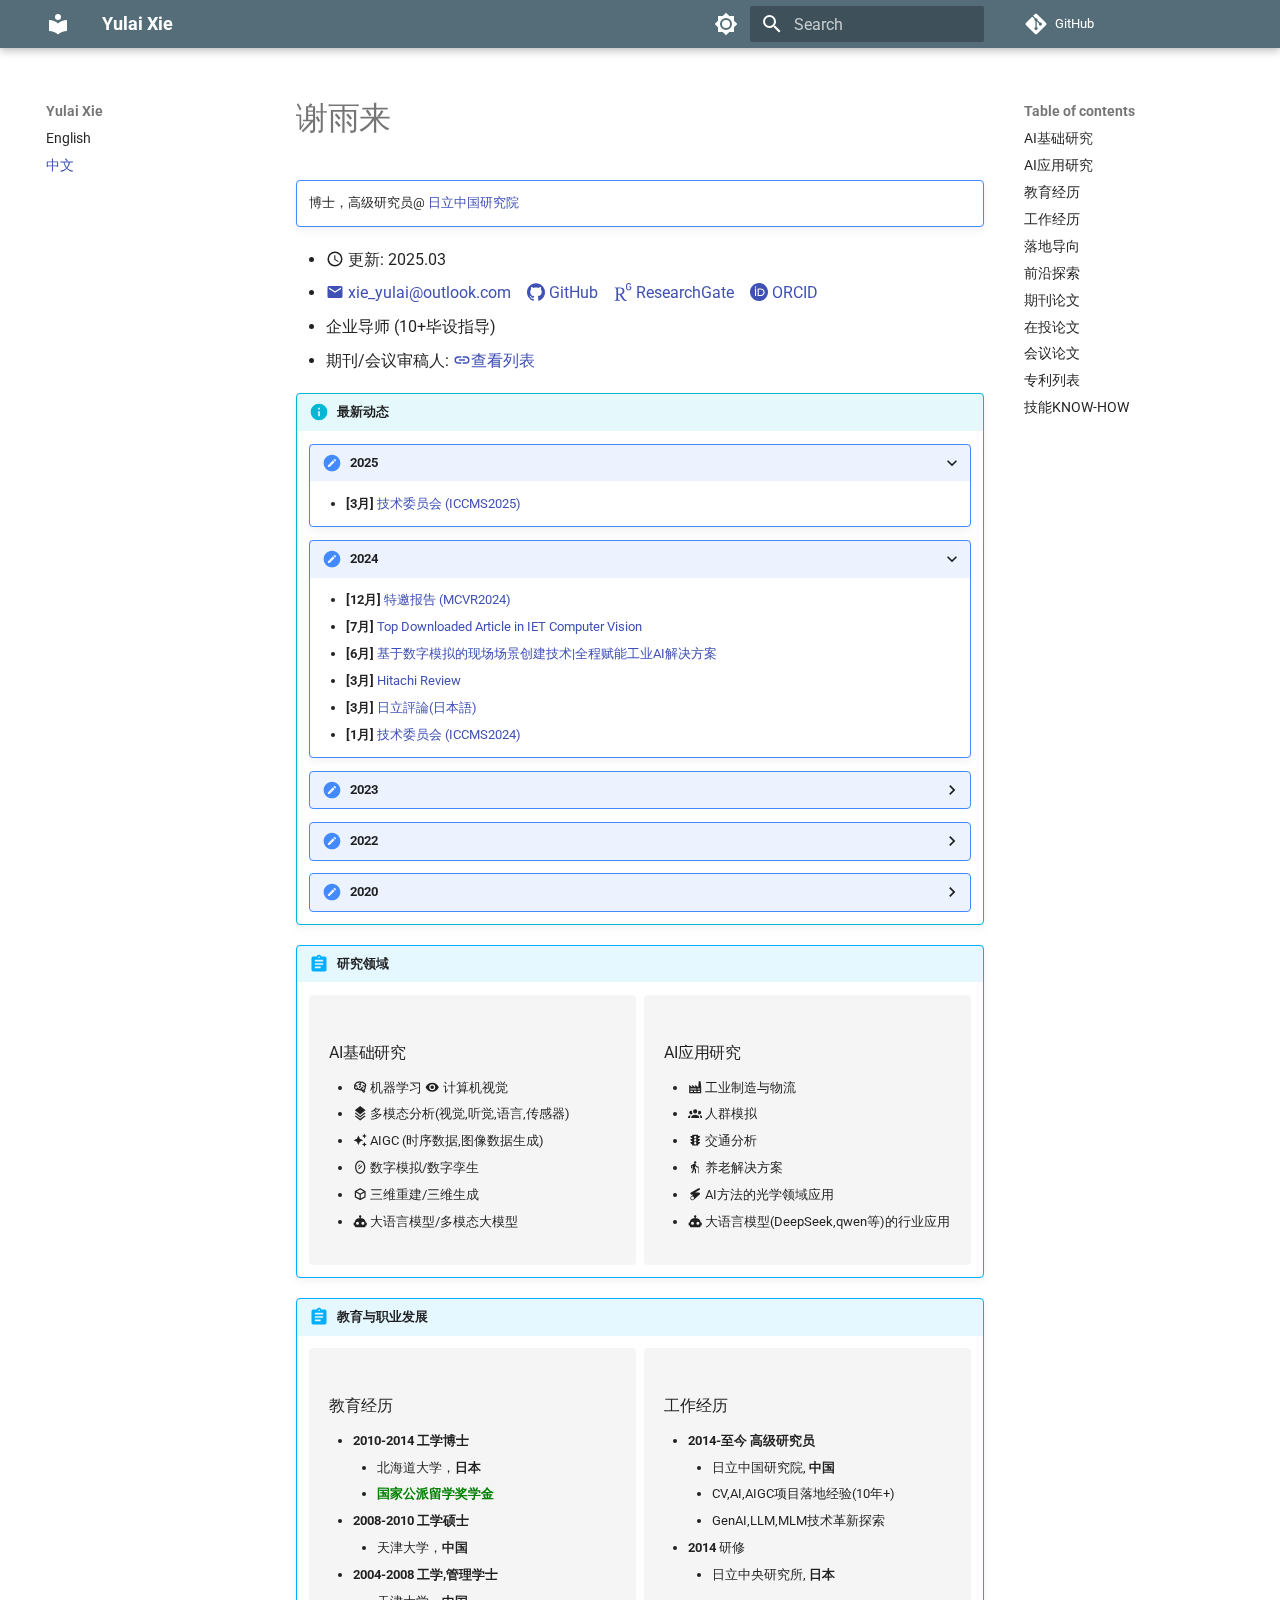
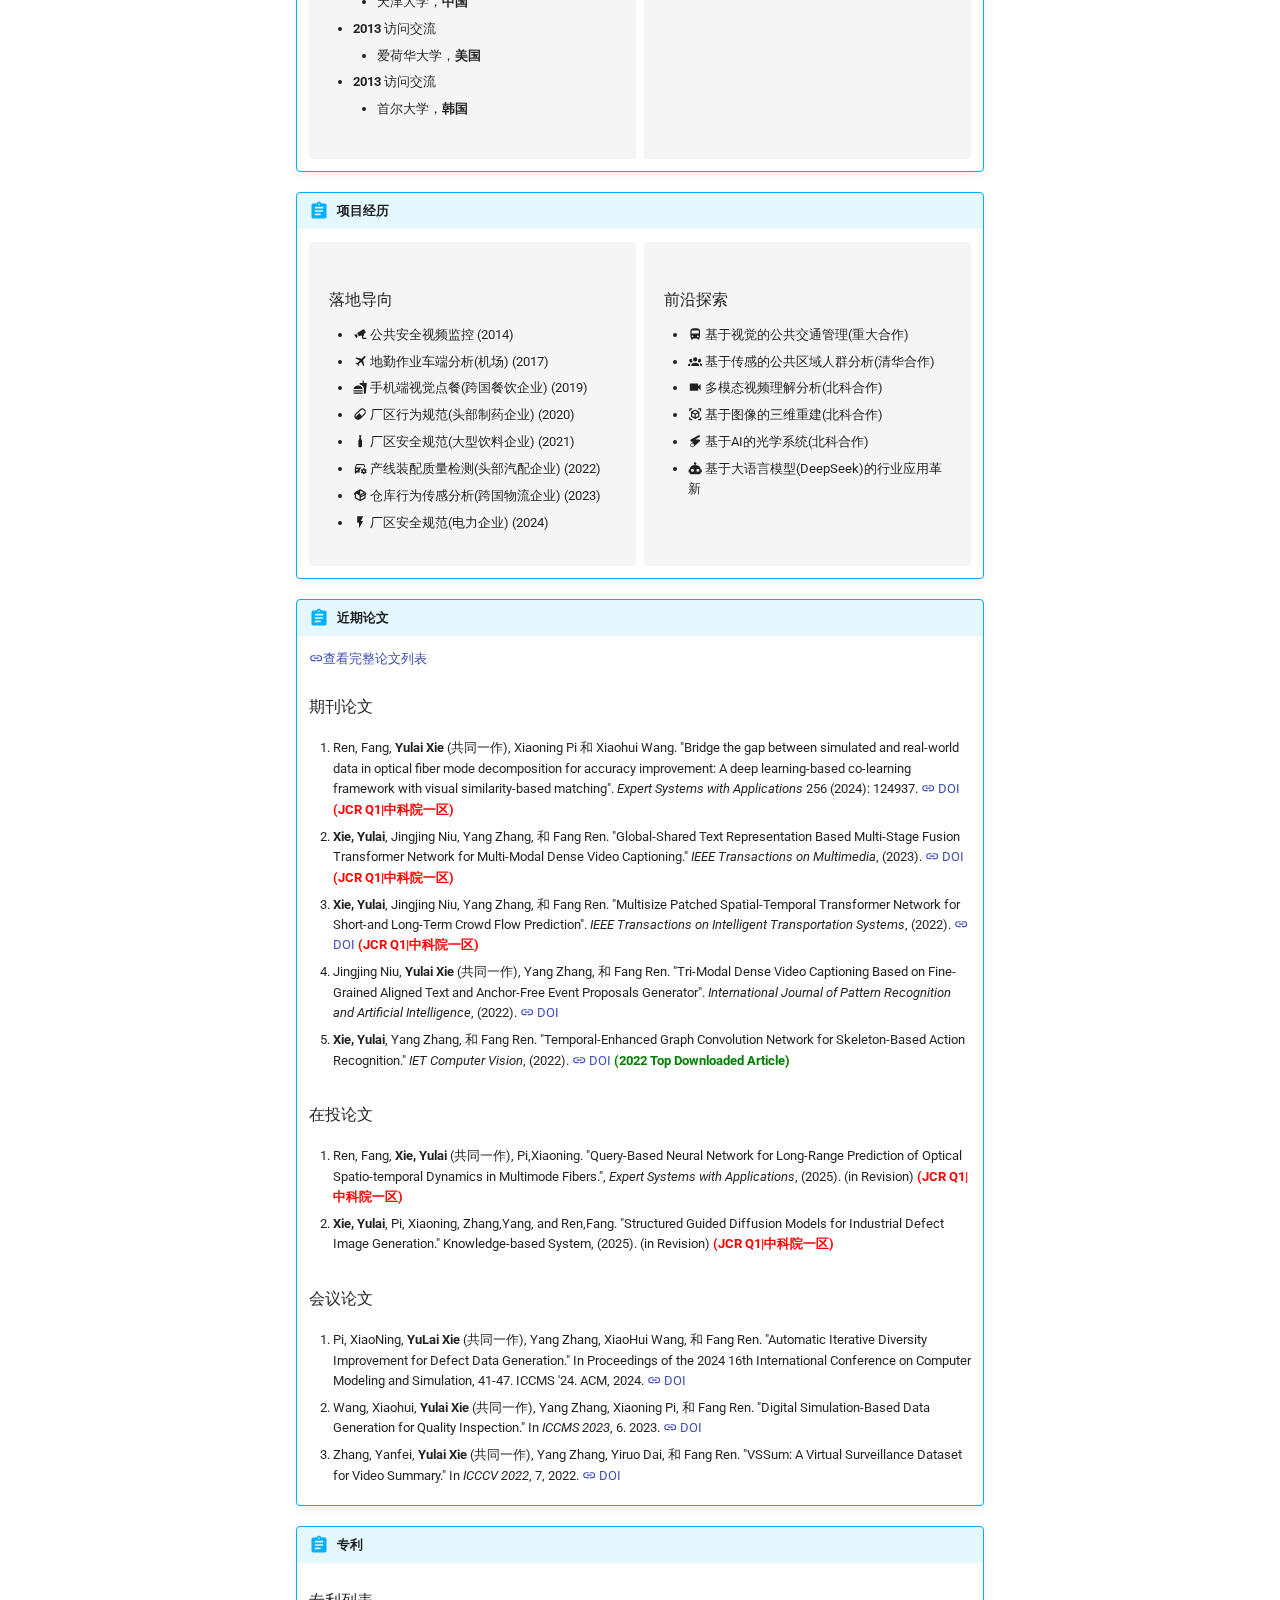
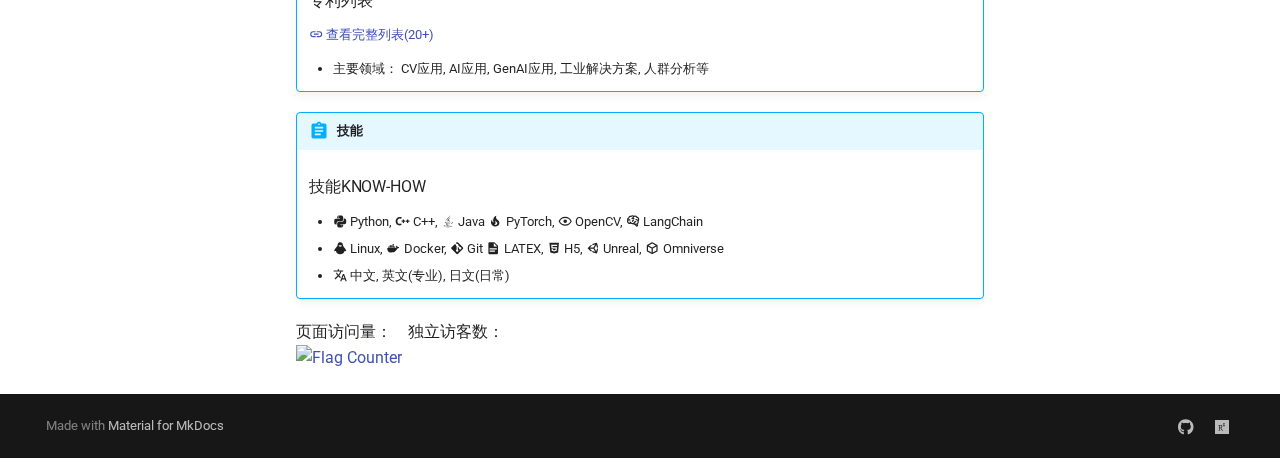
==== commit f62544ae: "update" ====
--- a/chinese/index.html
+++ b/chinese/index.html
@@ -783,7 +783,7 @@
 <h3 id="know-how">技能KNOW-HOW</h3>
 <ul>
 <li><span class="twemoji"><svg xmlns="http://www.w3.org/2000/svg" viewBox="0 0 24 24"><path d="M19.14 7.5A2.86 2.86 0 0 1 22 10.36v3.78A2.86 2.86 0 0 1 19.14 17H12c0 .39.32.96.71.96H17v1.68a2.86 2.86 0 0 1-2.86 2.86H9.86A2.86 2.86 0 0 1 7 19.64v-3.75a2.85 2.85 0 0 1 2.86-2.85h5.25a2.85 2.85 0 0 0 2.85-2.86V7.5zm-4.28 11.79c-.4 0-.72.3-.72.89s.32.71.72.71a.71.71 0 0 0 .71-.71c0-.59-.32-.89-.71-.89m-10-1.79A2.86 2.86 0 0 1 2 14.64v-3.78A2.86 2.86 0 0 1 4.86 8H12c0-.39-.32-.96-.71-.96H7V5.36A2.86 2.86 0 0 1 9.86 2.5h4.28A2.86 2.86 0 0 1 17 5.36v3.75a2.85 2.85 0 0 1-2.86 2.85H8.89a2.85 2.85 0 0 0-2.85 2.86v2.68zM9.14 5.71c.4 0 .72-.3.72-.89s-.32-.71-.72-.71c-.39 0-.71.12-.71.71s.32.89.71.89"/></svg></span> Python, <span class="twemoji"><svg xmlns="http://www.w3.org/2000/svg" viewBox="0 0 24 24"><path d="m10.5 15.97.41 2.44c-.26.14-.68.27-1.24.39-.57.13-1.24.2-2.01.2-2.21-.04-3.87-.7-4.98-1.96Q1 15.135 1 12.21c.05-2.31.72-4.08 2-5.32C4.32 5.64 5.96 5 7.94 5c.75 0 1.4.07 1.94.19s.94.25 1.2.4l-.58 2.49-1.06-.34c-.4-.1-.86-.15-1.39-.15-1.16-.01-2.12.36-2.87 1.1-.76.73-1.15 1.85-1.18 3.34 0 1.36.37 2.42 1.08 3.2.71.77 1.71 1.17 2.99 1.18l1.33-.12c.43-.08.79-.19 1.1-.32M11 11h2V9h2v2h2v2h-2v2h-2v-2h-2zm7 0h2V9h2v2h2v2h-2v2h-2v-2h-2z"/></svg></span> C++, <span class="twemoji"><svg xmlns="http://www.w3.org/2000/svg" viewBox="0 0 24 24"><path d="M16.5 6.08s-6.84 1.71-3.56 5.48c.97 1.11-.25 2.11-.25 2.11s2.45-1.25 1.31-2.85c-1.06-1.47-1.86-2.2 2.5-4.74m-4.47 1.2C16.08 4.08 14 2 14 2c.84 3.3-2.96 4.3-4.33 6.36-.94 1.4.46 2.91 2.33 4.64-.71-1.7-3.22-3.16.03-5.72M9.37 17.47c-3.08.86 1.88 2.63 5.79.96-.38-.15-.75-.33-1.1-.54-1.36.31-2.76.37-4.14.18-1.31-.16-.55-.6-.55-.6m5.32-1.68c-1.75.38-3.56.47-5.34.26-1.31-.13-.45-.77-.45-.77-3.4 1.13 1.88 2.4 6.6 1.02-.29-.11-.57-.3-.81-.51m3.42 3.3s.57.47-.61.83c-2.28.68-9.43.89-11.41.03-.71-.31.63-.74 1.05-.83.23-.06.46-.08.69-.08-.79-.54-5.13 1.1-2.19 1.56 7.97 1.3 14.54-.6 12.47-1.51m-2.74-4.86c.29-.19.6-.35.92-.49 0 0-1.51.26-3.02.4-1.6.16-3.21.18-4.81.06-2.35-.31 1.29-1.2 1.29-1.2-1.1 0-2.18.26-3.16.75-2.05 1 5.1 1.45 8.78.48m.9 2.42c-.02.04-.04.07-.08.1 5.01-1.31 3.17-4.64.77-3.81-.13.06-.24.14-.31.25.14-.05.28-.09.43-.12 1.2-.24 2.92 1.63-.81 3.58m.13 4.61c-3.01.52-6.09.56-9.12.14 0 0 .46.38 2.81.53 3.6.23 9.13-.13 9.26-1.83.03.01-.23.65-2.95 1.16"/></svg></span> Java  <span class="twemoji"><svg xmlns="http://www.w3.org/2000/svg" viewBox="0 0 24 24"><path d="M17.66 11.2c-.23-.3-.51-.56-.77-.82-.67-.6-1.43-1.03-2.07-1.66C13.33 7.26 13 4.85 13.95 3c-.95.23-1.78.75-2.49 1.32-2.59 2.08-3.61 5.75-2.39 8.9.04.1.08.2.08.33 0 .22-.15.42-.35.5-.23.1-.47.04-.66-.12a.6.6 0 0 1-.14-.17c-1.13-1.43-1.31-3.48-.55-5.12C5.78 10 4.87 12.3 5 14.47c.06.5.12 1 .29 1.5.14.6.41 1.2.71 1.73 1.08 1.73 2.95 2.97 4.96 3.22 2.14.27 4.43-.12 6.07-1.6 1.83-1.66 2.47-4.32 1.53-6.6l-.13-.26c-.21-.46-.77-1.26-.77-1.26m-3.16 6.3c-.28.24-.74.5-1.1.6-1.12.4-2.24-.16-2.9-.82 1.19-.28 1.9-1.16 2.11-2.05.17-.8-.15-1.46-.28-2.23-.12-.74-.1-1.37.17-2.06.19.38.39.76.63 1.06.77 1 1.98 1.44 2.24 2.8.04.14.06.28.06.43.03.82-.33 1.72-.93 2.27"/></svg></span> PyTorch, <span class="twemoji"><svg xmlns="http://www.w3.org/2000/svg" viewBox="0 0 24 24"><path d="M12 9a3 3 0 0 1 3 3 3 3 0 0 1-3 3 3 3 0 0 1-3-3 3 3 0 0 1 3-3m0-4.5c5 0 9.27 3.11 11 7.5-1.73 4.39-6 7.5-11 7.5S2.73 16.39 1 12c1.73-4.39 6-7.5 11-7.5M3.18 12a9.821 9.821 0 0 0 17.64 0 9.821 9.821 0 0 0-17.64 0"/></svg></span> OpenCV, <span class="twemoji"><svg xmlns="http://www.w3.org/2000/svg" viewBox="0 0 24 24"><path d="M21.33 12.91c.09 1.55-.62 3.04-1.89 3.95l.77 1.49c.23.45.26.98.06 1.45-.19.47-.58.84-1.06 1l-.79.25a1.687 1.687 0 0 1-1.86-.55L14.44 18c-.89-.15-1.73-.53-2.44-1.1-.5.15-1 .23-1.5.23-.88 0-1.76-.27-2.5-.79-.53.16-1.07.23-1.62.22-.79.01-1.57-.15-2.3-.45a4.1 4.1 0 0 1-2.43-3.61c-.08-.72.04-1.45.35-2.11-.29-.75-.32-1.57-.07-2.33C2.3 7.11 3 6.32 3.87 5.82c.58-1.69 2.21-2.82 4-2.7 1.6-1.5 4.05-1.66 5.83-.37.42-.11.86-.17 1.3-.17 1.36-.03 2.65.57 3.5 1.64 2.04.53 3.5 2.35 3.58 4.47.05 1.11-.25 2.2-.86 3.13.07.36.11.72.11 1.09m-5-1.41c.57.07 1.02.5 1.02 1.07a1 1 0 0 1-1 1h-.63c-.32.9-.88 1.69-1.62 2.29.25.09.51.14.77.21 5.13-.07 4.53-3.2 4.53-3.25a2.59 2.59 0 0 0-2.69-2.49 1 1 0 0 1-1-1 1 1 0 0 1 1-1c1.23.03 2.41.49 3.33 1.3.05-.29.08-.59.08-.89-.06-1.24-.62-2.32-2.87-2.53-1.25-2.96-4.4-1.32-4.4-.4-.03.23.21.72.25.75a1 1 0 0 1 1 1c0 .55-.45 1-1 1-.53-.02-1.03-.22-1.43-.56-.48.31-1.03.5-1.6.56-.57.05-1.04-.35-1.07-.9a.97.97 0 0 1 .88-1.1c.16-.02.94-.14.94-.77 0-.66.25-1.29.68-1.79-.92-.25-1.91.08-2.91 1.29C6.75 5 6 5.25 5.45 7.2 4.5 7.67 4 8 3.78 9c1.08-.22 2.19-.13 3.22.25.5.19.78.75.59 1.29-.19.52-.77.78-1.29.59-.73-.32-1.55-.34-2.3-.06-.32.27-.32.83-.32 1.27 0 .74.37 1.43 1 1.83.53.27 1.12.41 1.71.4q-.225-.39-.39-.81a1.038 1.038 0 0 1 1.96-.68c.4 1.14 1.42 1.92 2.62 2.05 1.37-.07 2.59-.88 3.19-2.13.23-1.38 1.34-1.5 2.56-1.5m2 7.47-.62-1.3-.71.16 1 1.25zm-4.65-8.61a1 1 0 0 0-.91-1.03c-.71-.04-1.4.2-1.93.67-.57.58-.87 1.38-.84 2.19a1 1 0 0 0 1 1c.57 0 1-.45 1-1 0-.27.07-.54.23-.76.12-.1.27-.15.43-.15.55.03 1.02-.38 1.02-.92"/></svg></span> LangChain</li>
-<li><span class="twemoji"><svg xmlns="http://www.w3.org/2000/svg" viewBox="0 0 24 24"><path d="M14.62 8.35c-.42.28-1.75 1.04-1.95 1.19-.39.31-.75.29-1.14-.01-.2-.16-1.53-.92-1.95-1.19-.48-.31-.45-.7.08-.92 1.64-.69 3.28-.64 4.91.03.49.21.51.6.05.9m7.22 7.28c-.93-2.09-2.2-3.99-3.84-5.66a4.3 4.3 0 0 1-1.06-1.88c-.1-.33-.17-.67-.24-1.01-.2-.88-.29-1.78-.7-2.61-.73-1.58-2-2.4-3.84-2.47-1.81.05-3.16.81-3.95 2.4-.21.43-.36.88-.46 1.34-.17.76-.32 1.55-.5 2.32-.15.65-.45 1.21-.96 1.71-1.61 1.57-2.9 3.37-3.88 5.35-.14.29-.28.58-.37.88-.19.66.29 1.12.99.96.44-.09.88-.18 1.3-.31.41-.15.57-.05.67.35.65 2.15 2.07 3.66 4.24 4.5 4.12 1.56 8.93-.66 9.97-4.58.07-.27.17-.37.47-.27.46.14.93.24 1.4.35.49.09.85-.16.92-.64.03-.26-.06-.49-.16-.73"/></svg></span> Linux, <span class="twemoji"><svg xmlns="http://www.w3.org/2000/svg" viewBox="0 0 24 24"><path d="M21.81 10.25c-.06-.04-.56-.43-1.64-.43-.28 0-.56.03-.84.08-.21-1.4-1.38-2.11-1.43-2.14l-.29-.17-.18.27c-.24.36-.43.77-.51 1.19-.2.8-.08 1.56.33 2.21-.49.28-1.29.35-1.46.35H2.62c-.34 0-.62.28-.62.63 0 1.15.18 2.3.58 3.38.45 1.19 1.13 2.07 2 2.61.98.6 2.59.94 4.42.94.79 0 1.61-.07 2.42-.22 1.12-.2 2.2-.59 3.19-1.16A8.3 8.3 0 0 0 16.78 16c1.05-1.17 1.67-2.5 2.12-3.65h.19c1.14 0 1.85-.46 2.24-.85.26-.24.45-.53.59-.87l.08-.24zm-17.96.99h1.76c.08 0 .16-.07.16-.16V9.5c0-.08-.07-.16-.16-.16H3.85c-.09 0-.16.07-.16.16v1.58c.01.09.07.16.16.16m2.43 0h1.76c.08 0 .16-.07.16-.16V9.5c0-.08-.07-.16-.16-.16H6.28c-.09 0-.16.07-.16.16v1.58c.01.09.07.16.16.16m2.47 0h1.75c.1 0 .17-.07.17-.16V9.5c0-.08-.06-.16-.17-.16H8.75c-.08 0-.15.07-.15.16v1.58c0 .09.06.16.15.16m2.44 0h1.77c.08 0 .15-.07.15-.16V9.5c0-.08-.06-.16-.15-.16h-1.77c-.08 0-.15.07-.15.16v1.58c0 .09.07.16.15.16M6.28 9h1.76c.08 0 .16-.09.16-.18V7.25c0-.09-.07-.16-.16-.16H6.28c-.09 0-.16.06-.16.16v1.57c.01.09.07.18.16.18m2.47 0h1.75c.1 0 .17-.09.17-.18V7.25c0-.09-.06-.16-.17-.16H8.75c-.08 0-.15.06-.15.16v1.57c0 .09.06.18.15.18m2.44 0h1.77c.08 0 .15-.09.15-.18V7.25c0-.09-.07-.16-.15-.16h-1.77c-.08 0-.15.06-.15.16v1.57c0 .09.07.18.15.18m0-2.28h1.77c.08 0 .15-.07.15-.16V5c0-.1-.07-.17-.15-.17h-1.77c-.08 0-.15.06-.15.17v1.56c0 .08.07.16.15.16m2.46 4.52h1.76c.09 0 .16-.07.16-.16V9.5c0-.08-.07-.16-.16-.16h-1.76c-.08 0-.15.07-.15.16v1.58c0 .09.07.16.15.16"/></svg></span> Docker, <span class="twemoji"><svg xmlns="http://www.w3.org/2000/svg" viewBox="0 0 24 24"><path d="M2.6 10.59 8.38 4.8l1.69 1.7c-.24.85.15 1.78.93 2.23v5.54c-.6.34-1 .99-1 1.73a2 2 0 0 0 2 2 2 2 0 0 0 2-2c0-.74-.4-1.39-1-1.73V9.41l2.07 2.09c-.07.15-.07.32-.07.5a2 2 0 0 0 2 2 2 2 0 0 0 2-2 2 2 0 0 0-2-2c-.18 0-.35 0-.5.07L13.93 7.5a1.98 1.98 0 0 0-1.15-2.34c-.43-.16-.88-.2-1.28-.09L9.8 3.38l.79-.78c.78-.79 2.04-.79 2.82 0l7.99 7.99c.79.78.79 2.04 0 2.82l-7.99 7.99c-.78.79-2.04.79-2.82 0L2.6 13.41c-.79-.78-.79-2.04 0-2.82"/></svg></span> Git  <span class="twemoji"><svg xmlns="http://www.w3.org/2000/svg" viewBox="0 0 24 24"><path d="M13 9h5.5L13 3.5zM6 2h8l6 6v12a2 2 0 0 1-2 2H6a2 2 0 0 1-2-2V4c0-1.11.89-2 2-2m9 16v-2H6v2zm3-4v-2H6v2z"/></svg></span> LATEX, <span class="twemoji"><svg xmlns="http://www.w3.org/2000/svg" viewBox="0 0 24 24"><path d="m12 17.56 4.07-1.13.55-6.1H9.38L9.2 8.3h7.6l.2-1.99H7l.56 6.01h6.89l-.23 2.58-2.22.6-2.22-.6-.14-1.66h-2l.29 3.19zM4.07 3h15.86L18.5 19.2 12 21l-6.5-1.8z"/></svg></span> H5</li>
+<li><span class="twemoji"><svg xmlns="http://www.w3.org/2000/svg" viewBox="0 0 24 24"><path d="M14.62 8.35c-.42.28-1.75 1.04-1.95 1.19-.39.31-.75.29-1.14-.01-.2-.16-1.53-.92-1.95-1.19-.48-.31-.45-.7.08-.92 1.64-.69 3.28-.64 4.91.03.49.21.51.6.05.9m7.22 7.28c-.93-2.09-2.2-3.99-3.84-5.66a4.3 4.3 0 0 1-1.06-1.88c-.1-.33-.17-.67-.24-1.01-.2-.88-.29-1.78-.7-2.61-.73-1.58-2-2.4-3.84-2.47-1.81.05-3.16.81-3.95 2.4-.21.43-.36.88-.46 1.34-.17.76-.32 1.55-.5 2.32-.15.65-.45 1.21-.96 1.71-1.61 1.57-2.9 3.37-3.88 5.35-.14.29-.28.58-.37.88-.19.66.29 1.12.99.96.44-.09.88-.18 1.3-.31.41-.15.57-.05.67.35.65 2.15 2.07 3.66 4.24 4.5 4.12 1.56 8.93-.66 9.97-4.58.07-.27.17-.37.47-.27.46.14.93.24 1.4.35.49.09.85-.16.92-.64.03-.26-.06-.49-.16-.73"/></svg></span> Linux, <span class="twemoji"><svg xmlns="http://www.w3.org/2000/svg" viewBox="0 0 24 24"><path d="M21.81 10.25c-.06-.04-.56-.43-1.64-.43-.28 0-.56.03-.84.08-.21-1.4-1.38-2.11-1.43-2.14l-.29-.17-.18.27c-.24.36-.43.77-.51 1.19-.2.8-.08 1.56.33 2.21-.49.28-1.29.35-1.46.35H2.62c-.34 0-.62.28-.62.63 0 1.15.18 2.3.58 3.38.45 1.19 1.13 2.07 2 2.61.98.6 2.59.94 4.42.94.79 0 1.61-.07 2.42-.22 1.12-.2 2.2-.59 3.19-1.16A8.3 8.3 0 0 0 16.78 16c1.05-1.17 1.67-2.5 2.12-3.65h.19c1.14 0 1.85-.46 2.24-.85.26-.24.45-.53.59-.87l.08-.24zm-17.96.99h1.76c.08 0 .16-.07.16-.16V9.5c0-.08-.07-.16-.16-.16H3.85c-.09 0-.16.07-.16.16v1.58c.01.09.07.16.16.16m2.43 0h1.76c.08 0 .16-.07.16-.16V9.5c0-.08-.07-.16-.16-.16H6.28c-.09 0-.16.07-.16.16v1.58c.01.09.07.16.16.16m2.47 0h1.75c.1 0 .17-.07.17-.16V9.5c0-.08-.06-.16-.17-.16H8.75c-.08 0-.15.07-.15.16v1.58c0 .09.06.16.15.16m2.44 0h1.77c.08 0 .15-.07.15-.16V9.5c0-.08-.06-.16-.15-.16h-1.77c-.08 0-.15.07-.15.16v1.58c0 .09.07.16.15.16M6.28 9h1.76c.08 0 .16-.09.16-.18V7.25c0-.09-.07-.16-.16-.16H6.28c-.09 0-.16.06-.16.16v1.57c.01.09.07.18.16.18m2.47 0h1.75c.1 0 .17-.09.17-.18V7.25c0-.09-.06-.16-.17-.16H8.75c-.08 0-.15.06-.15.16v1.57c0 .09.06.18.15.18m2.44 0h1.77c.08 0 .15-.09.15-.18V7.25c0-.09-.07-.16-.15-.16h-1.77c-.08 0-.15.06-.15.16v1.57c0 .09.07.18.15.18m0-2.28h1.77c.08 0 .15-.07.15-.16V5c0-.1-.07-.17-.15-.17h-1.77c-.08 0-.15.06-.15.17v1.56c0 .08.07.16.15.16m2.46 4.52h1.76c.09 0 .16-.07.16-.16V9.5c0-.08-.07-.16-.16-.16h-1.76c-.08 0-.15.07-.15.16v1.58c0 .09.07.16.15.16"/></svg></span> Docker, <span class="twemoji"><svg xmlns="http://www.w3.org/2000/svg" viewBox="0 0 24 24"><path d="M2.6 10.59 8.38 4.8l1.69 1.7c-.24.85.15 1.78.93 2.23v5.54c-.6.34-1 .99-1 1.73a2 2 0 0 0 2 2 2 2 0 0 0 2-2c0-.74-.4-1.39-1-1.73V9.41l2.07 2.09c-.07.15-.07.32-.07.5a2 2 0 0 0 2 2 2 2 0 0 0 2-2 2 2 0 0 0-2-2c-.18 0-.35 0-.5.07L13.93 7.5a1.98 1.98 0 0 0-1.15-2.34c-.43-.16-.88-.2-1.28-.09L9.8 3.38l.79-.78c.78-.79 2.04-.79 2.82 0l7.99 7.99c.79.78.79 2.04 0 2.82l-7.99 7.99c-.78.79-2.04.79-2.82 0L2.6 13.41c-.79-.78-.79-2.04 0-2.82"/></svg></span> Git  <span class="twemoji"><svg xmlns="http://www.w3.org/2000/svg" viewBox="0 0 24 24"><path d="M13 9h5.5L13 3.5zM6 2h8l6 6v12a2 2 0 0 1-2 2H6a2 2 0 0 1-2-2V4c0-1.11.89-2 2-2m9 16v-2H6v2zm3-4v-2H6v2z"/></svg></span> LATEX, <span class="twemoji"><svg xmlns="http://www.w3.org/2000/svg" viewBox="0 0 24 24"><path d="m12 17.56 4.07-1.13.55-6.1H9.38L9.2 8.3h7.6l.2-1.99H7l.56 6.01h6.89l-.23 2.58-2.22.6-2.22-.6-.14-1.66h-2l.29 3.19zM4.07 3h15.86L18.5 19.2 12 21l-6.5-1.8z"/></svg></span> H5, <span class="twemoji"><svg xmlns="http://www.w3.org/2000/svg" viewBox="0 0 24 24"><path d="M10.11 17H7.5l-4.91-5L7.5 7h2.61l1.31-2.26L18.21 3l1.87 6.74L18.77 12l1.31 2.26L18.21 21l-6.79-1.74zm.14-.25 5.13 1.38L12.42 13H6.5zm6.87.38L18.5 12l-1.38-5.13L14.15 12zm-6.87-9.88L6.5 11h5.92l2.96-5.13z"/></svg></span> Unreal, <span class="twemoji"><svg xmlns="http://www.w3.org/2000/svg" viewBox="0 0 24 24"><path d="M21 16.5c0 .38-.21.71-.53.88l-7.9 4.44c-.16.12-.36.18-.57.18s-.41-.06-.57-.18l-7.9-4.44A.99.99 0 0 1 3 16.5v-9c0-.38.21-.71.53-.88l7.9-4.44c.16-.12.36-.18.57-.18s.41.06.57.18l7.9 4.44c.32.17.53.5.53.88zM12 4.15 6.04 7.5 12 10.85l5.96-3.35zM5 15.91l6 3.38v-6.71L5 9.21zm14 0v-6.7l-6 3.37v6.71z"/></svg></span> Omniverse</li>
 <li><span class="twemoji"><svg xmlns="http://www.w3.org/2000/svg" viewBox="0 0 24 24"><path d="m12.87 15.07-2.54-2.51.03-.03A17.5 17.5 0 0 0 14.07 6H17V4h-7V2H8v2H1v2h11.17C11.5 7.92 10.44 9.75 9 11.35 8.07 10.32 7.3 9.19 6.69 8h-2c.73 1.63 1.73 3.17 2.98 4.56l-5.09 5.02L4 19l5-5 3.11 3.11zM18.5 10h-2L12 22h2l1.12-3h4.75L21 22h2zm-2.62 7 1.62-4.33L19.12 17z"/></svg></span> 中文, 英文(专业), 日文(日常)</li>
 </ul>
 </div>
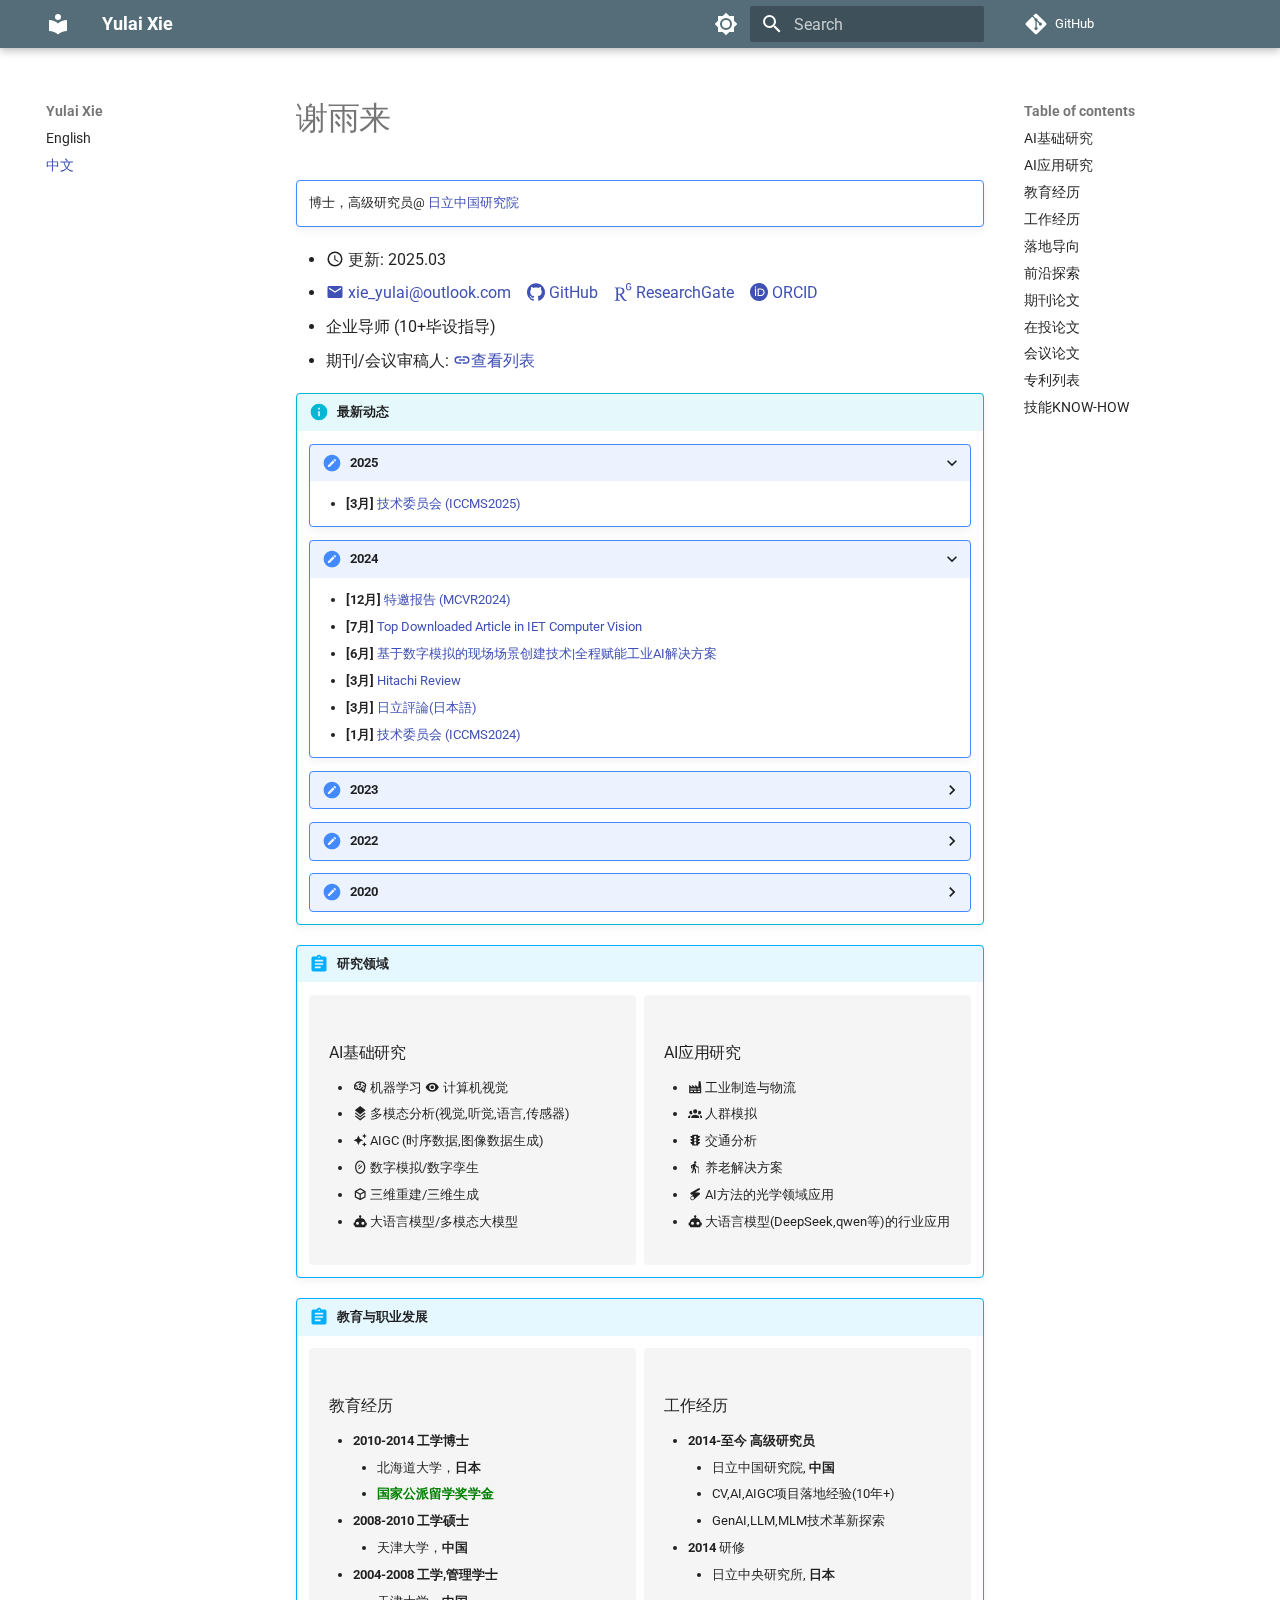
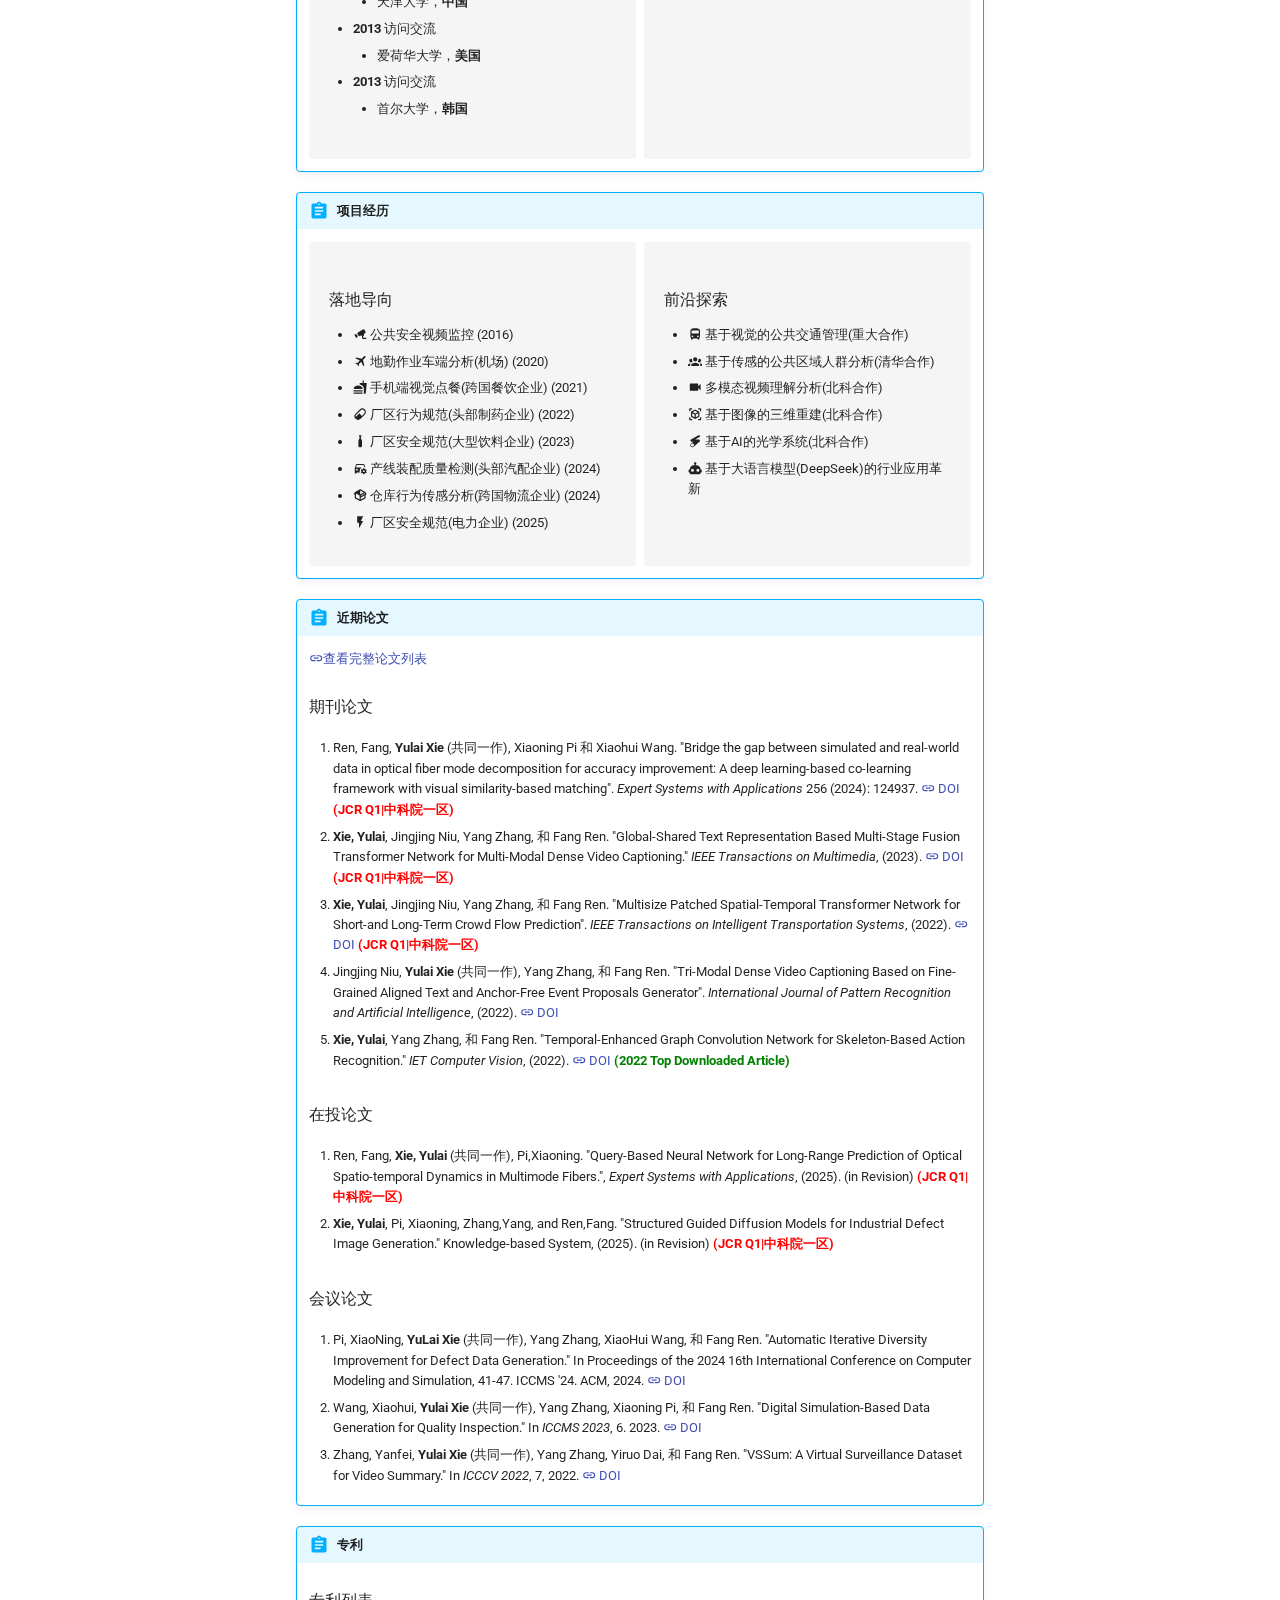
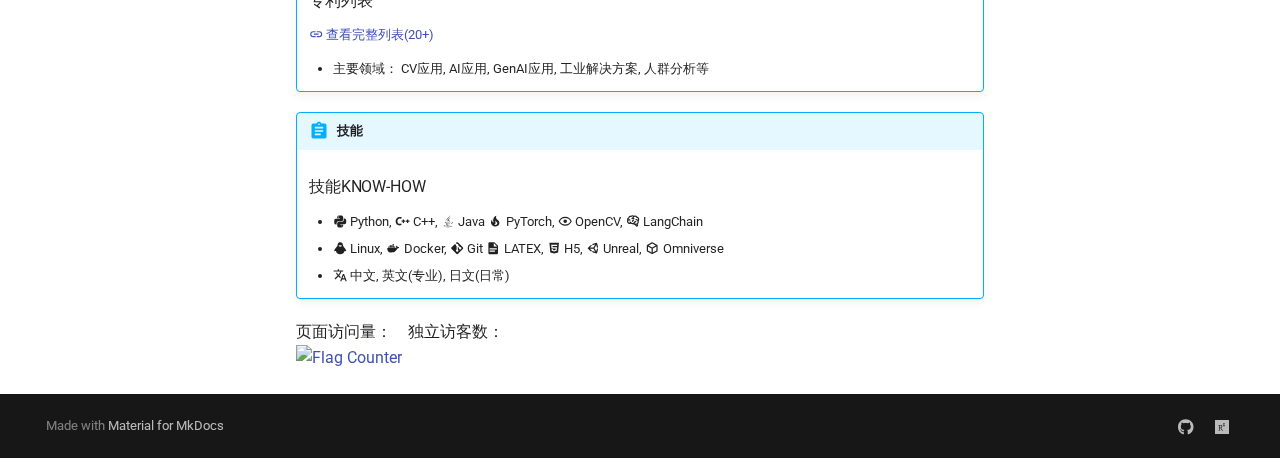
==== commit b6629f92: "update" ====
--- a/chinese/index.html
+++ b/chinese/index.html
@@ -704,14 +704,14 @@
 <div class="column" markdown></p>
 <h3 id="_4">落地导向</h3>
 <ul>
-<li><span class="twemoji"><svg xmlns="http://www.w3.org/2000/svg" viewBox="0 0 24 24"><path d="m6.03 12.03 2 3.47-2.53 3.18L2 12.62zM17 18v-2.71c.88-.39 1.5-1.26 1.5-2.29 0-.57-.2-1.1-.53-1.5l1.97-1.15c1.01-.59 1.36-1.88.77-2.89l-1.38-2.4a2.125 2.125 0 0 0-2.89-.78L8.31 9c-.95.53-1.28 1.75-.73 2.71l1.5 2.6c.55.95 1.78 1.28 2.73.73l1.88-1.08c.25.59.72 1.07 1.31 1.33V18c0 1.1.9 2 2 2h5v-2z"/></svg></span> 公共安全视频监控 (2014)</li>
-<li><span class="twemoji"><svg xmlns="http://www.w3.org/2000/svg" viewBox="0 0 24 24"><path d="M20.56 3.91c.59.59.59 1.54 0 2.12l-3.89 3.89 2.12 9.19-1.41 1.42-3.88-7.43L9.6 17l.36 2.47-1.07 1.06-1.76-3.18-3.19-1.77L5 14.5l2.5.37L11.37 11 3.94 7.09l1.42-1.41 9.19 2.12 3.89-3.89c.56-.58 1.56-.58 2.12 0"/></svg></span> 地勤作业车端分析(机场) (2017)</li>
-<li><span class="twemoji"><svg xmlns="http://www.w3.org/2000/svg" viewBox="0 0 24 24"><path d="M18.06 23h1.66c.84 0 1.53-.65 1.63-1.47L23 5.05h-5V1h-1.97v4.05h-4.97l.3 2.34c1.71.47 3.31 1.32 4.27 2.26 1.44 1.42 2.43 2.89 2.43 5.29zM1 22v-1h15.03v1c0 .54-.45 1-1.03 1H2c-.55 0-1-.46-1-1m15.03-7C16.03 7 1 7 1 15zM1 17h15v2H1z"/></svg></span> 手机端视觉点餐(跨国餐饮企业) (2019)</li>
-<li><span class="twemoji"><svg xmlns="http://www.w3.org/2000/svg" viewBox="0 0 24 24"><path d="m4.22 11.29 7.07-7.07a6.01 6.01 0 0 1 8.49 0c2.34 2.34 2.34 6.14 0 8.49l-7.07 7.07c-2.35 2.34-6.15 2.34-8.49 0a6.01 6.01 0 0 1 0-8.49m1.42 1.42a3.98 3.98 0 0 0-1.04 3.86l5.99-5.98 4.24 4.24 3.53-3.54a3.98 3.98 0 0 0 0-5.65 3.98 3.98 0 0 0-5.65 0z"/></svg></span> 厂区行为规范(头部制药企业) (2020)</li>
-<li><span class="twemoji"><svg xmlns="http://www.w3.org/2000/svg" viewBox="0 0 24 24"><path d="M15 11v9a2 2 0 0 1-2 2h-2a2 2 0 0 1-2-2v-9a2 2 0 0 1 .6-1.42C11.1 7.89 11 4 11 4h-1V2h4v2h-1s-.1 3.89 1.4 5.58A2 2 0 0 1 15 11"/></svg></span> 厂区安全规范(大型饮料企业) (2021)</li>
-<li><span class="twemoji"><svg xmlns="http://www.w3.org/2000/svg" viewBox="0 0 24 24"><path d="M6.5 5c-.66 0-1.22.42-1.42 1L3 12v8a1 1 0 0 0 1 1h1a1 1 0 0 0 1-1v-1h5.3a7 7 0 0 1-.3-2 7 7 0 0 1 3.41-6H5l1.5-4.5h11l1.18 3.53a7 7 0 0 1 1.79.43L18.92 6c-.2-.58-.76-1-1.42-1zM17 12a.26.26 0 0 0-.26.21l-.19 1.32c-.3.13-.59.29-.85.47l-1.24-.5c-.11 0-.24 0-.31.13l-1 1.73c-.06.11-.04.24.06.32l1.06.82a4.2 4.2 0 0 0 0 1l-1.06.82a.26.26 0 0 0-.06.32l1 1.73c.06.13.19.13.31.13l1.24-.5c.26.18.54.35.85.47l.19 1.32c.02.12.12.21.26.21h2c.11 0 .22-.09.24-.21l.19-1.32c.3-.13.57-.29.84-.47l1.23.5c.13 0 .26 0 .33-.13l1-1.73a.26.26 0 0 0-.06-.32l-1.07-.82c.02-.17.04-.33.04-.5s-.01-.33-.04-.5l1.06-.82a.26.26 0 0 0 .06-.32l-1-1.73c-.06-.13-.19-.13-.32-.13l-1.23.5c-.27-.18-.54-.35-.85-.47l-.19-1.32A.236.236 0 0 0 19 12zM6.5 13A1.5 1.5 0 0 1 8 14.5 1.5 1.5 0 0 1 6.5 16 1.5 1.5 0 0 1 5 14.5 1.5 1.5 0 0 1 6.5 13M18 15.5c.83 0 1.5.67 1.5 1.5s-.67 1.5-1.5 1.5c-.84 0-1.5-.67-1.5-1.5s.67-1.5 1.5-1.5"/></svg></span> 产线装配质量检测(头部汽配企业) (2022)</li>
-<li><span class="twemoji"><svg xmlns="http://www.w3.org/2000/svg" viewBox="0 0 24 24"><path d="M2 10.96a.985.985 0 0 1-.37-1.37L3.13 7c.11-.2.28-.34.47-.42l7.83-4.4c.16-.12.36-.18.57-.18s.41.06.57.18l7.9 4.44c.19.1.35.26.44.46l1.45 2.52c.28.48.11 1.09-.36 1.36l-1 .58v4.96c0 .38-.21.71-.53.88l-7.9 4.44c-.16.12-.36.18-.57.18s-.41-.06-.57-.18l-7.9-4.44A.99.99 0 0 1 3 16.5v-5.54c-.3.17-.68.18-1 0m10-6.81v6.7l5.96-3.35zM5 15.91l6 3.38v-6.71L5 9.21zm14 0v-3.22l-5 2.9c-.33.18-.7.17-1 .01v3.69zm-5.15-2.55 6.28-3.63-.58-1.01-6.28 3.63z"/></svg></span> 仓库行为传感分析(跨国物流企业) (2023)</li>
-<li><span class="twemoji"><svg xmlns="http://www.w3.org/2000/svg" viewBox="0 0 24 24"><path d="M7 2v11h3v9l7-12h-4l4-8z"/></svg></span> 厂区安全规范(电力企业) (2024)
+<li><span class="twemoji"><svg xmlns="http://www.w3.org/2000/svg" viewBox="0 0 24 24"><path d="m6.03 12.03 2 3.47-2.53 3.18L2 12.62zM17 18v-2.71c.88-.39 1.5-1.26 1.5-2.29 0-.57-.2-1.1-.53-1.5l1.97-1.15c1.01-.59 1.36-1.88.77-2.89l-1.38-2.4a2.125 2.125 0 0 0-2.89-.78L8.31 9c-.95.53-1.28 1.75-.73 2.71l1.5 2.6c.55.95 1.78 1.28 2.73.73l1.88-1.08c.25.59.72 1.07 1.31 1.33V18c0 1.1.9 2 2 2h5v-2z"/></svg></span> 公共安全视频监控 (2016)</li>
+<li><span class="twemoji"><svg xmlns="http://www.w3.org/2000/svg" viewBox="0 0 24 24"><path d="M20.56 3.91c.59.59.59 1.54 0 2.12l-3.89 3.89 2.12 9.19-1.41 1.42-3.88-7.43L9.6 17l.36 2.47-1.07 1.06-1.76-3.18-3.19-1.77L5 14.5l2.5.37L11.37 11 3.94 7.09l1.42-1.41 9.19 2.12 3.89-3.89c.56-.58 1.56-.58 2.12 0"/></svg></span> 地勤作业车端分析(机场) (2020)</li>
+<li><span class="twemoji"><svg xmlns="http://www.w3.org/2000/svg" viewBox="0 0 24 24"><path d="M18.06 23h1.66c.84 0 1.53-.65 1.63-1.47L23 5.05h-5V1h-1.97v4.05h-4.97l.3 2.34c1.71.47 3.31 1.32 4.27 2.26 1.44 1.42 2.43 2.89 2.43 5.29zM1 22v-1h15.03v1c0 .54-.45 1-1.03 1H2c-.55 0-1-.46-1-1m15.03-7C16.03 7 1 7 1 15zM1 17h15v2H1z"/></svg></span> 手机端视觉点餐(跨国餐饮企业) (2021)</li>
+<li><span class="twemoji"><svg xmlns="http://www.w3.org/2000/svg" viewBox="0 0 24 24"><path d="m4.22 11.29 7.07-7.07a6.01 6.01 0 0 1 8.49 0c2.34 2.34 2.34 6.14 0 8.49l-7.07 7.07c-2.35 2.34-6.15 2.34-8.49 0a6.01 6.01 0 0 1 0-8.49m1.42 1.42a3.98 3.98 0 0 0-1.04 3.86l5.99-5.98 4.24 4.24 3.53-3.54a3.98 3.98 0 0 0 0-5.65 3.98 3.98 0 0 0-5.65 0z"/></svg></span> 厂区行为规范(头部制药企业) (2022)</li>
+<li><span class="twemoji"><svg xmlns="http://www.w3.org/2000/svg" viewBox="0 0 24 24"><path d="M15 11v9a2 2 0 0 1-2 2h-2a2 2 0 0 1-2-2v-9a2 2 0 0 1 .6-1.42C11.1 7.89 11 4 11 4h-1V2h4v2h-1s-.1 3.89 1.4 5.58A2 2 0 0 1 15 11"/></svg></span> 厂区安全规范(大型饮料企业) (2023)</li>
+<li><span class="twemoji"><svg xmlns="http://www.w3.org/2000/svg" viewBox="0 0 24 24"><path d="M6.5 5c-.66 0-1.22.42-1.42 1L3 12v8a1 1 0 0 0 1 1h1a1 1 0 0 0 1-1v-1h5.3a7 7 0 0 1-.3-2 7 7 0 0 1 3.41-6H5l1.5-4.5h11l1.18 3.53a7 7 0 0 1 1.79.43L18.92 6c-.2-.58-.76-1-1.42-1zM17 12a.26.26 0 0 0-.26.21l-.19 1.32c-.3.13-.59.29-.85.47l-1.24-.5c-.11 0-.24 0-.31.13l-1 1.73c-.06.11-.04.24.06.32l1.06.82a4.2 4.2 0 0 0 0 1l-1.06.82a.26.26 0 0 0-.06.32l1 1.73c.06.13.19.13.31.13l1.24-.5c.26.18.54.35.85.47l.19 1.32c.02.12.12.21.26.21h2c.11 0 .22-.09.24-.21l.19-1.32c.3-.13.57-.29.84-.47l1.23.5c.13 0 .26 0 .33-.13l1-1.73a.26.26 0 0 0-.06-.32l-1.07-.82c.02-.17.04-.33.04-.5s-.01-.33-.04-.5l1.06-.82a.26.26 0 0 0 .06-.32l-1-1.73c-.06-.13-.19-.13-.32-.13l-1.23.5c-.27-.18-.54-.35-.85-.47l-.19-1.32A.236.236 0 0 0 19 12zM6.5 13A1.5 1.5 0 0 1 8 14.5 1.5 1.5 0 0 1 6.5 16 1.5 1.5 0 0 1 5 14.5 1.5 1.5 0 0 1 6.5 13M18 15.5c.83 0 1.5.67 1.5 1.5s-.67 1.5-1.5 1.5c-.84 0-1.5-.67-1.5-1.5s.67-1.5 1.5-1.5"/></svg></span> 产线装配质量检测(头部汽配企业) (2024)</li>
+<li><span class="twemoji"><svg xmlns="http://www.w3.org/2000/svg" viewBox="0 0 24 24"><path d="M2 10.96a.985.985 0 0 1-.37-1.37L3.13 7c.11-.2.28-.34.47-.42l7.83-4.4c.16-.12.36-.18.57-.18s.41.06.57.18l7.9 4.44c.19.1.35.26.44.46l1.45 2.52c.28.48.11 1.09-.36 1.36l-1 .58v4.96c0 .38-.21.71-.53.88l-7.9 4.44c-.16.12-.36.18-.57.18s-.41-.06-.57-.18l-7.9-4.44A.99.99 0 0 1 3 16.5v-5.54c-.3.17-.68.18-1 0m10-6.81v6.7l5.96-3.35zM5 15.91l6 3.38v-6.71L5 9.21zm14 0v-3.22l-5 2.9c-.33.18-.7.17-1 .01v3.69zm-5.15-2.55 6.28-3.63-.58-1.01-6.28 3.63z"/></svg></span> 仓库行为传感分析(跨国物流企业) (2024)</li>
+<li><span class="twemoji"><svg xmlns="http://www.w3.org/2000/svg" viewBox="0 0 24 24"><path d="M7 2v11h3v9l7-12h-4l4-8z"/></svg></span> 厂区安全规范(电力企业) (2025)
 </div>
 <div class="column" markdown></li>
 </ul>
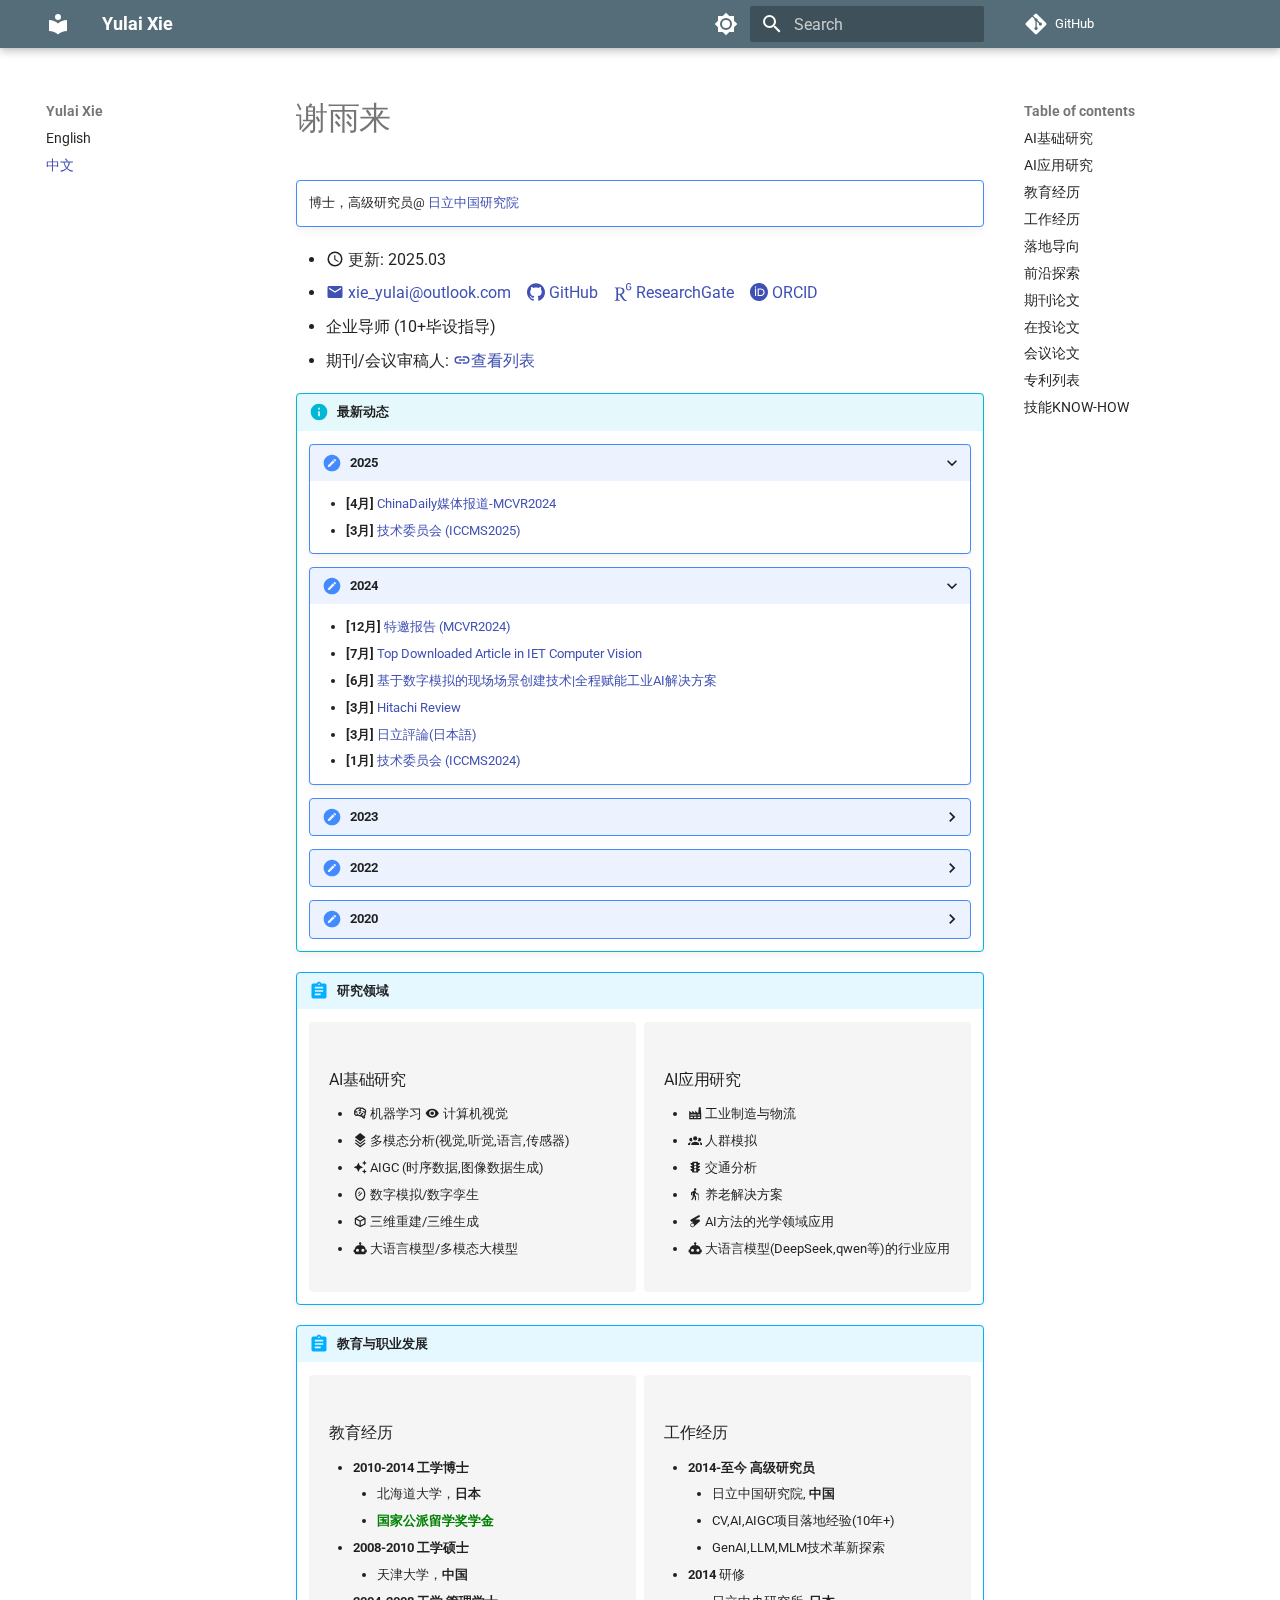
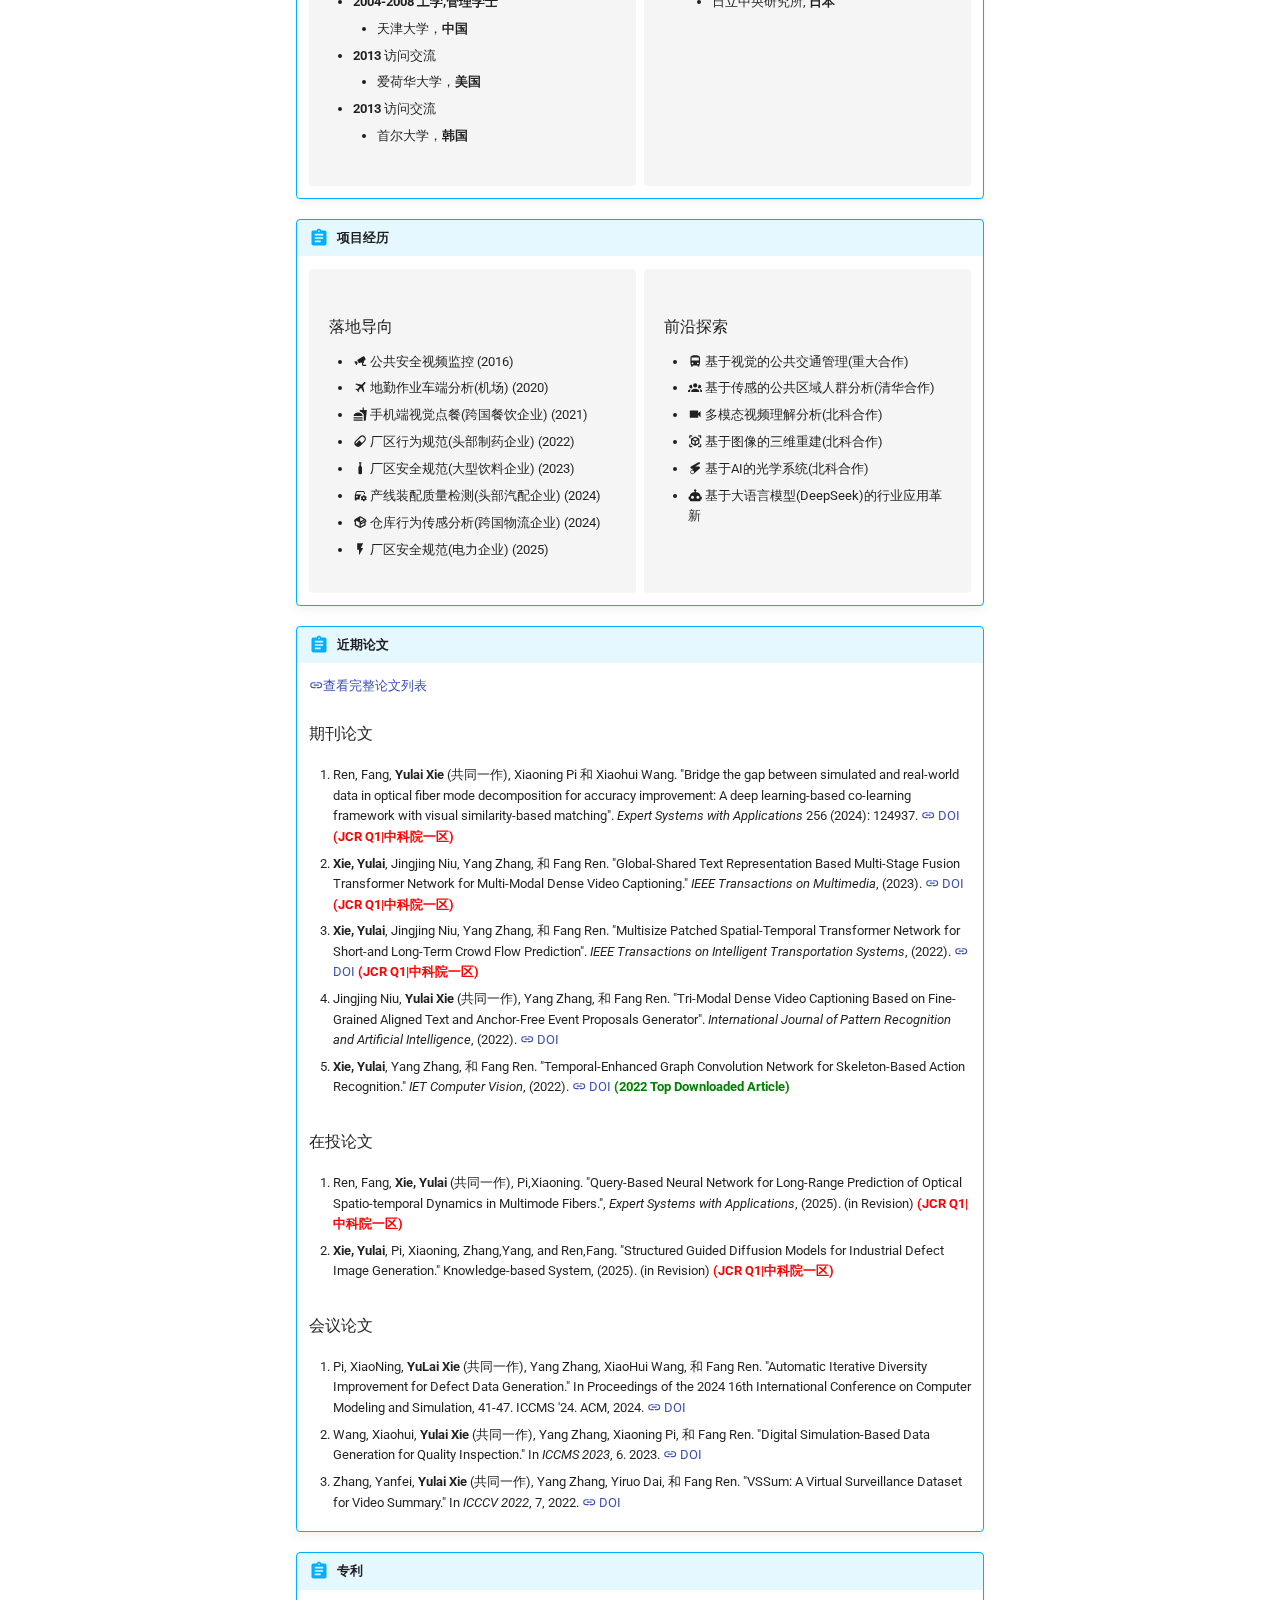
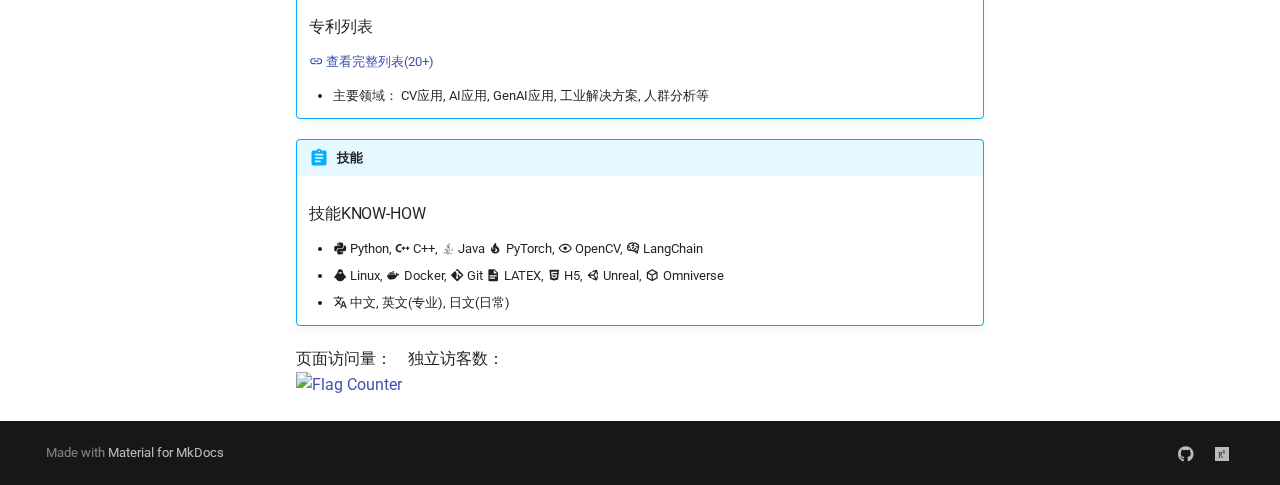
==== commit c92a1152: "update" ====
--- a/chinese/index.html
+++ b/chinese/index.html
@@ -589,6 +589,7 @@
 <details open="open">
 <summary>2025</summary>
 <ul>
+<li><strong>[4月]</strong> <a href="https://cn.chinadaily.com.cn/a/202412/30/WS677254ada310b59111dab96f.html">ChinaDaily媒体报道-MCVR2024</a></li>
 <li><strong>[3月]</strong> <a href="https://www.iccms.org/committee.html">技术委员会 (ICCMS2025)</a></li>
 </ul>
 </details>
